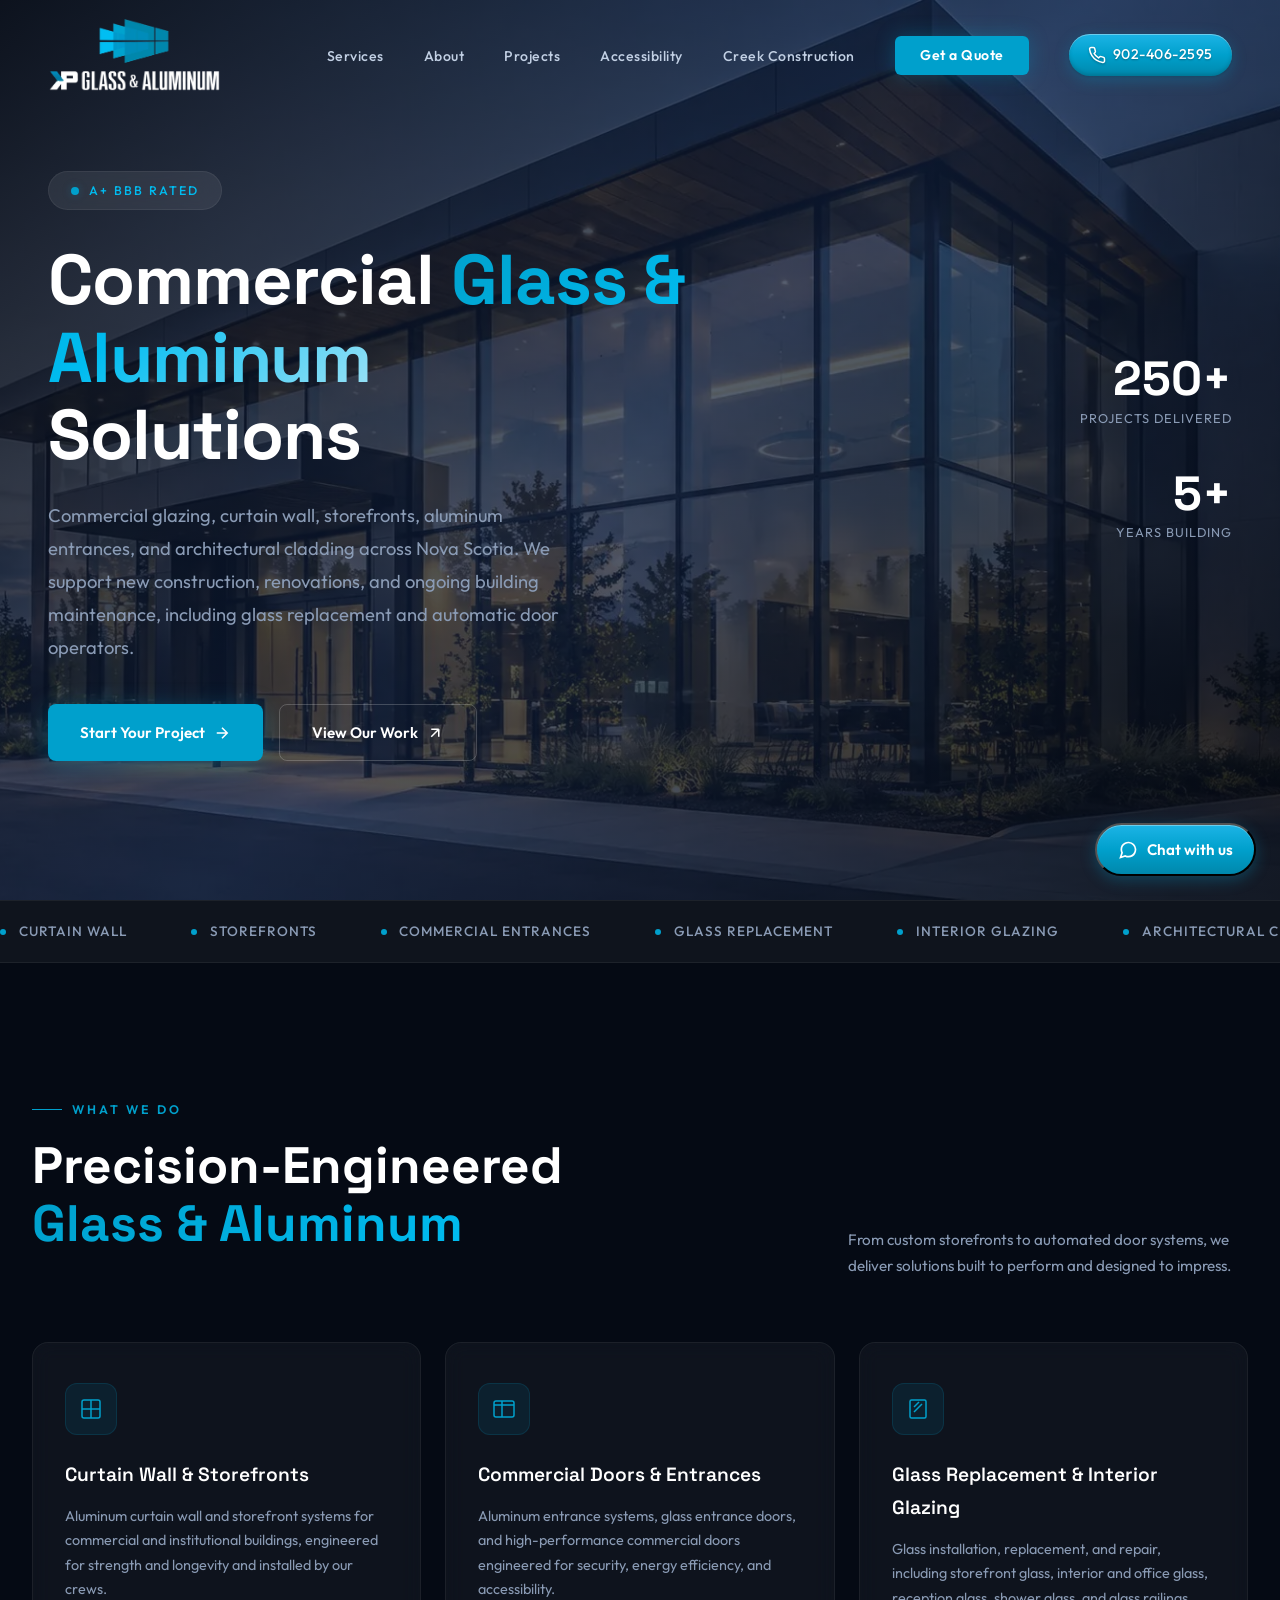
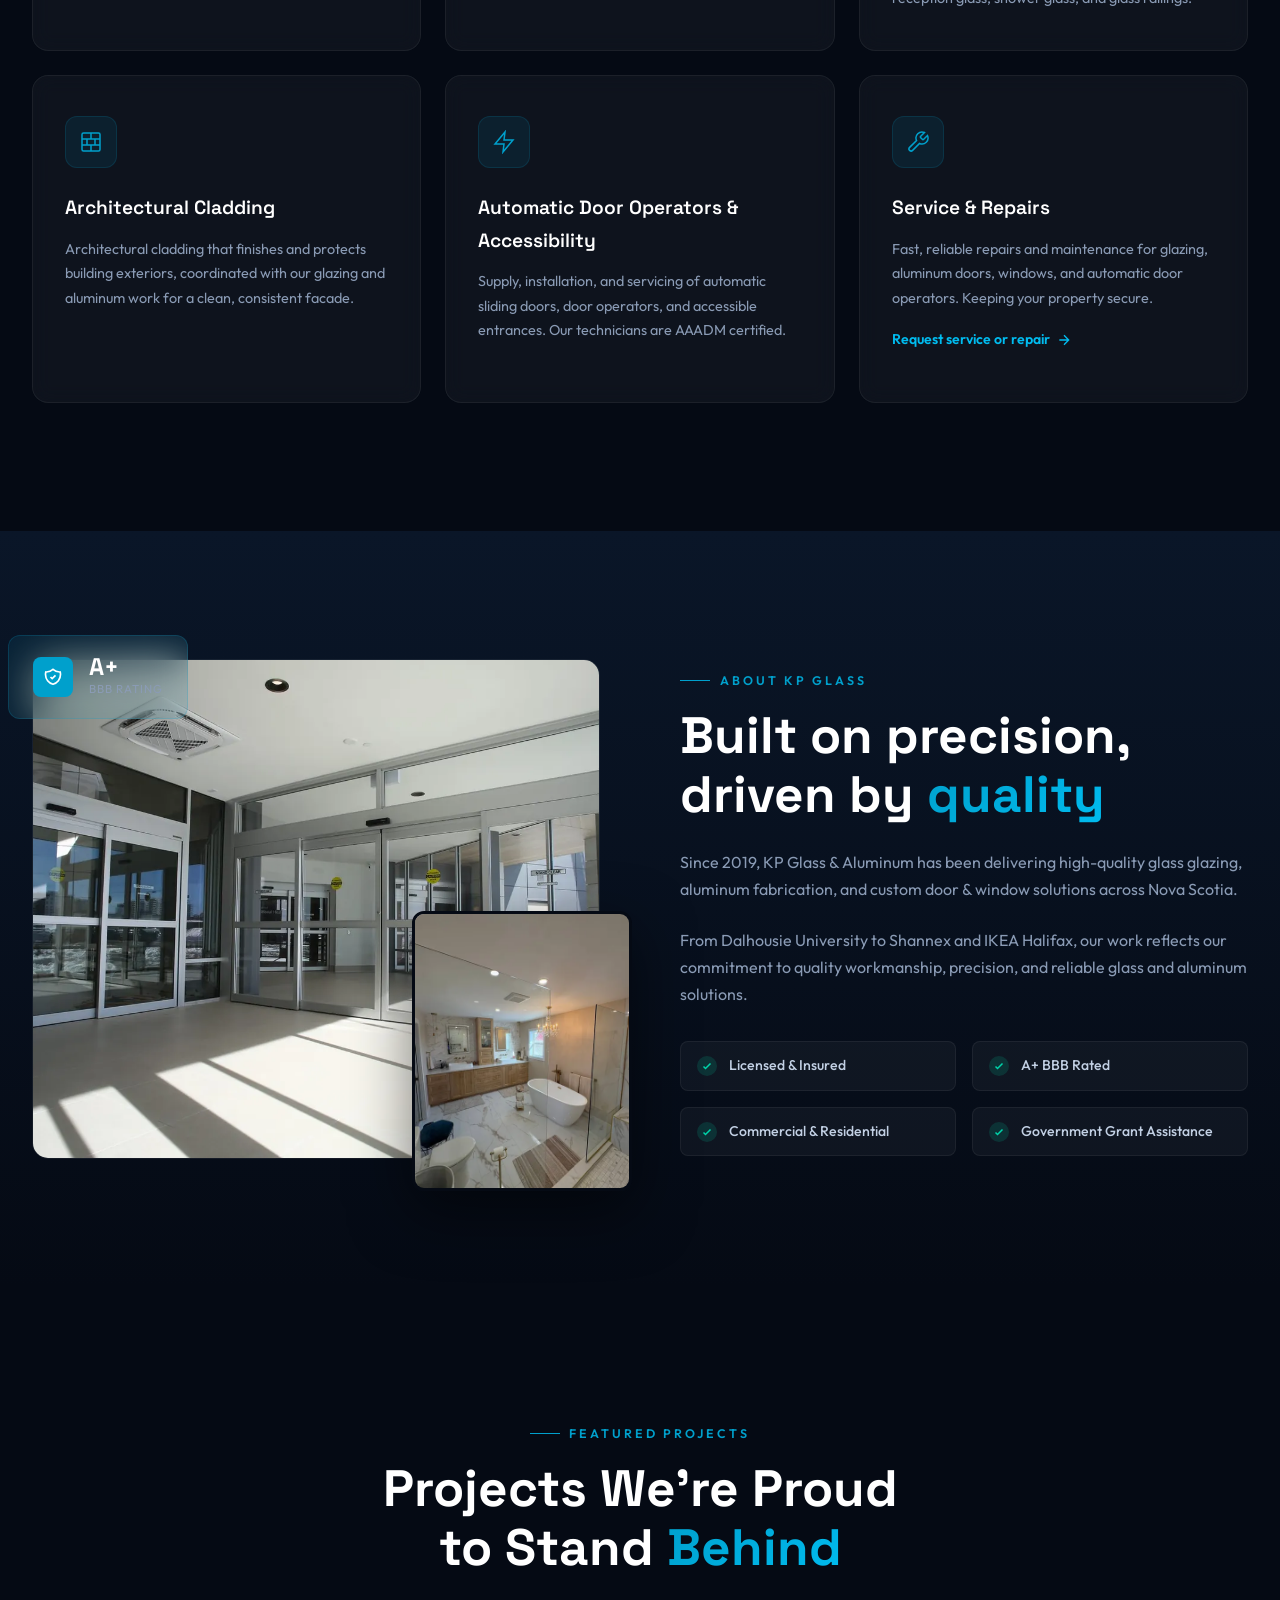
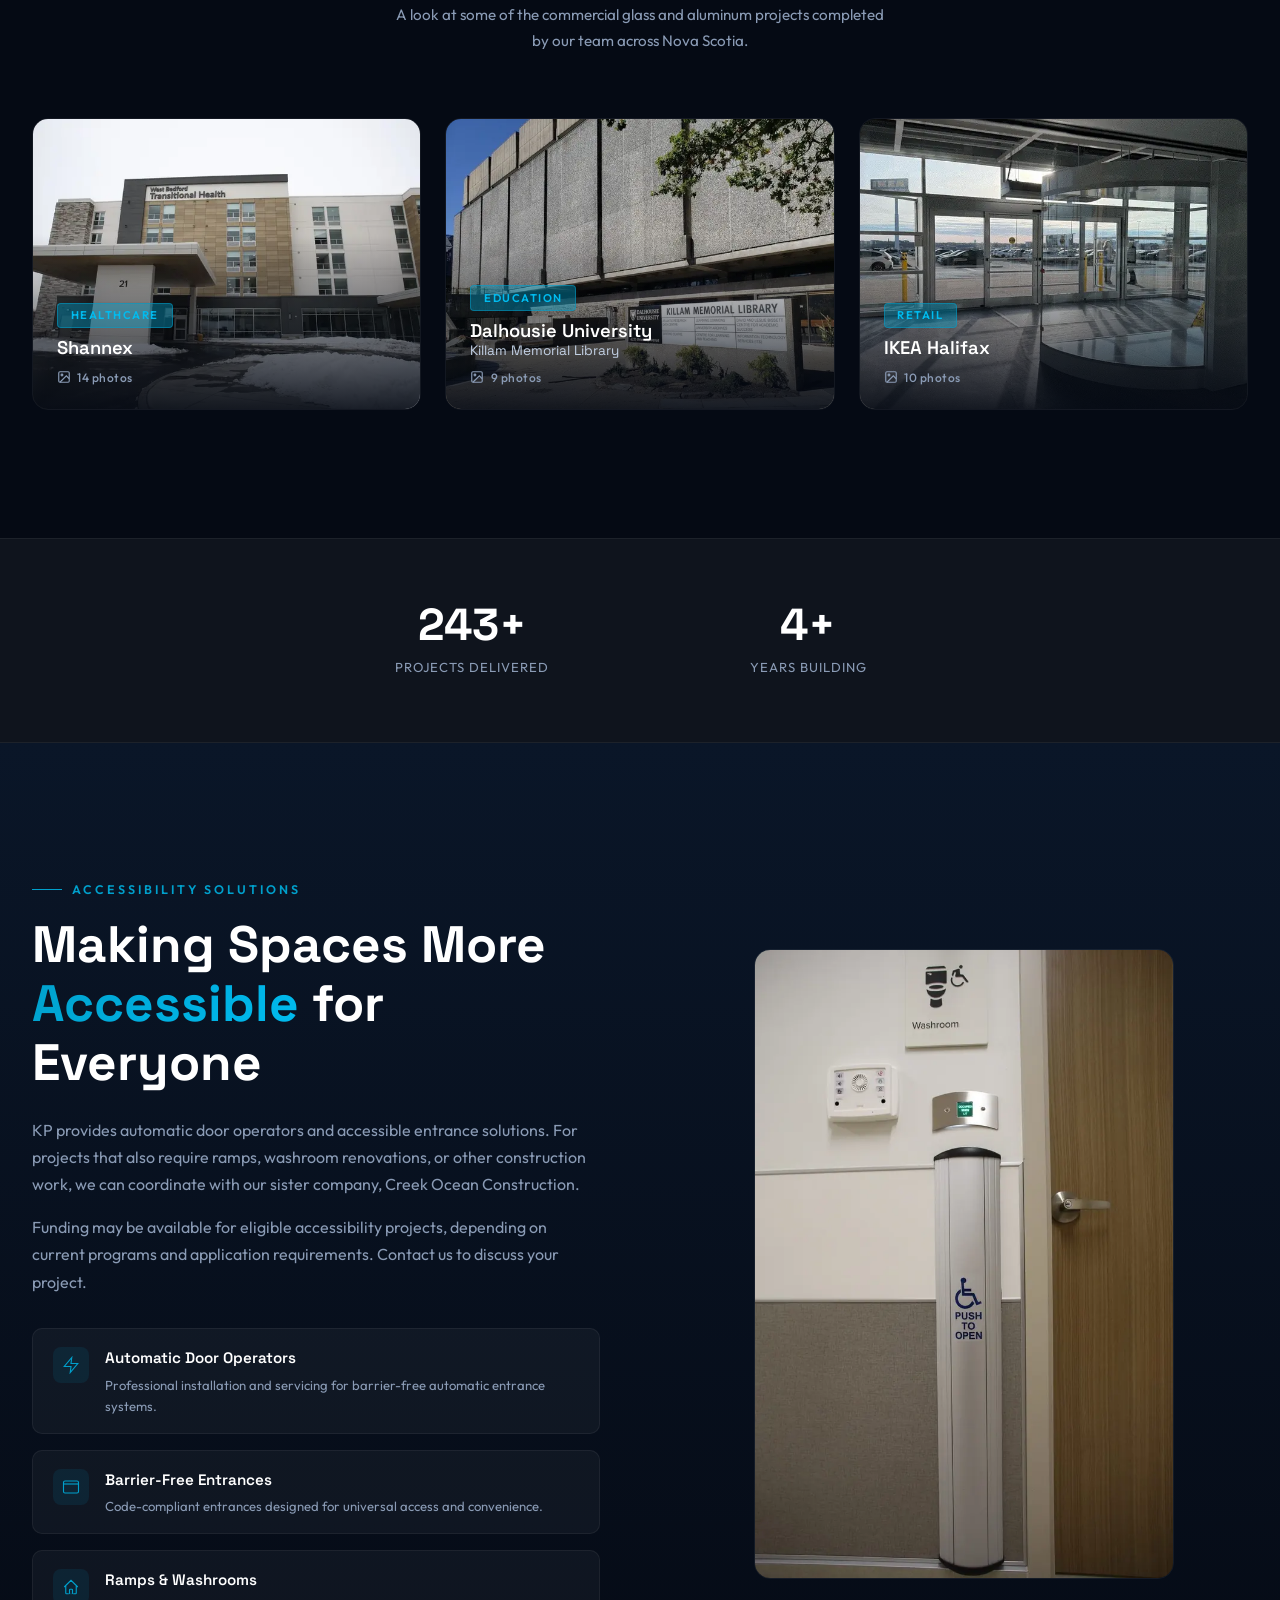
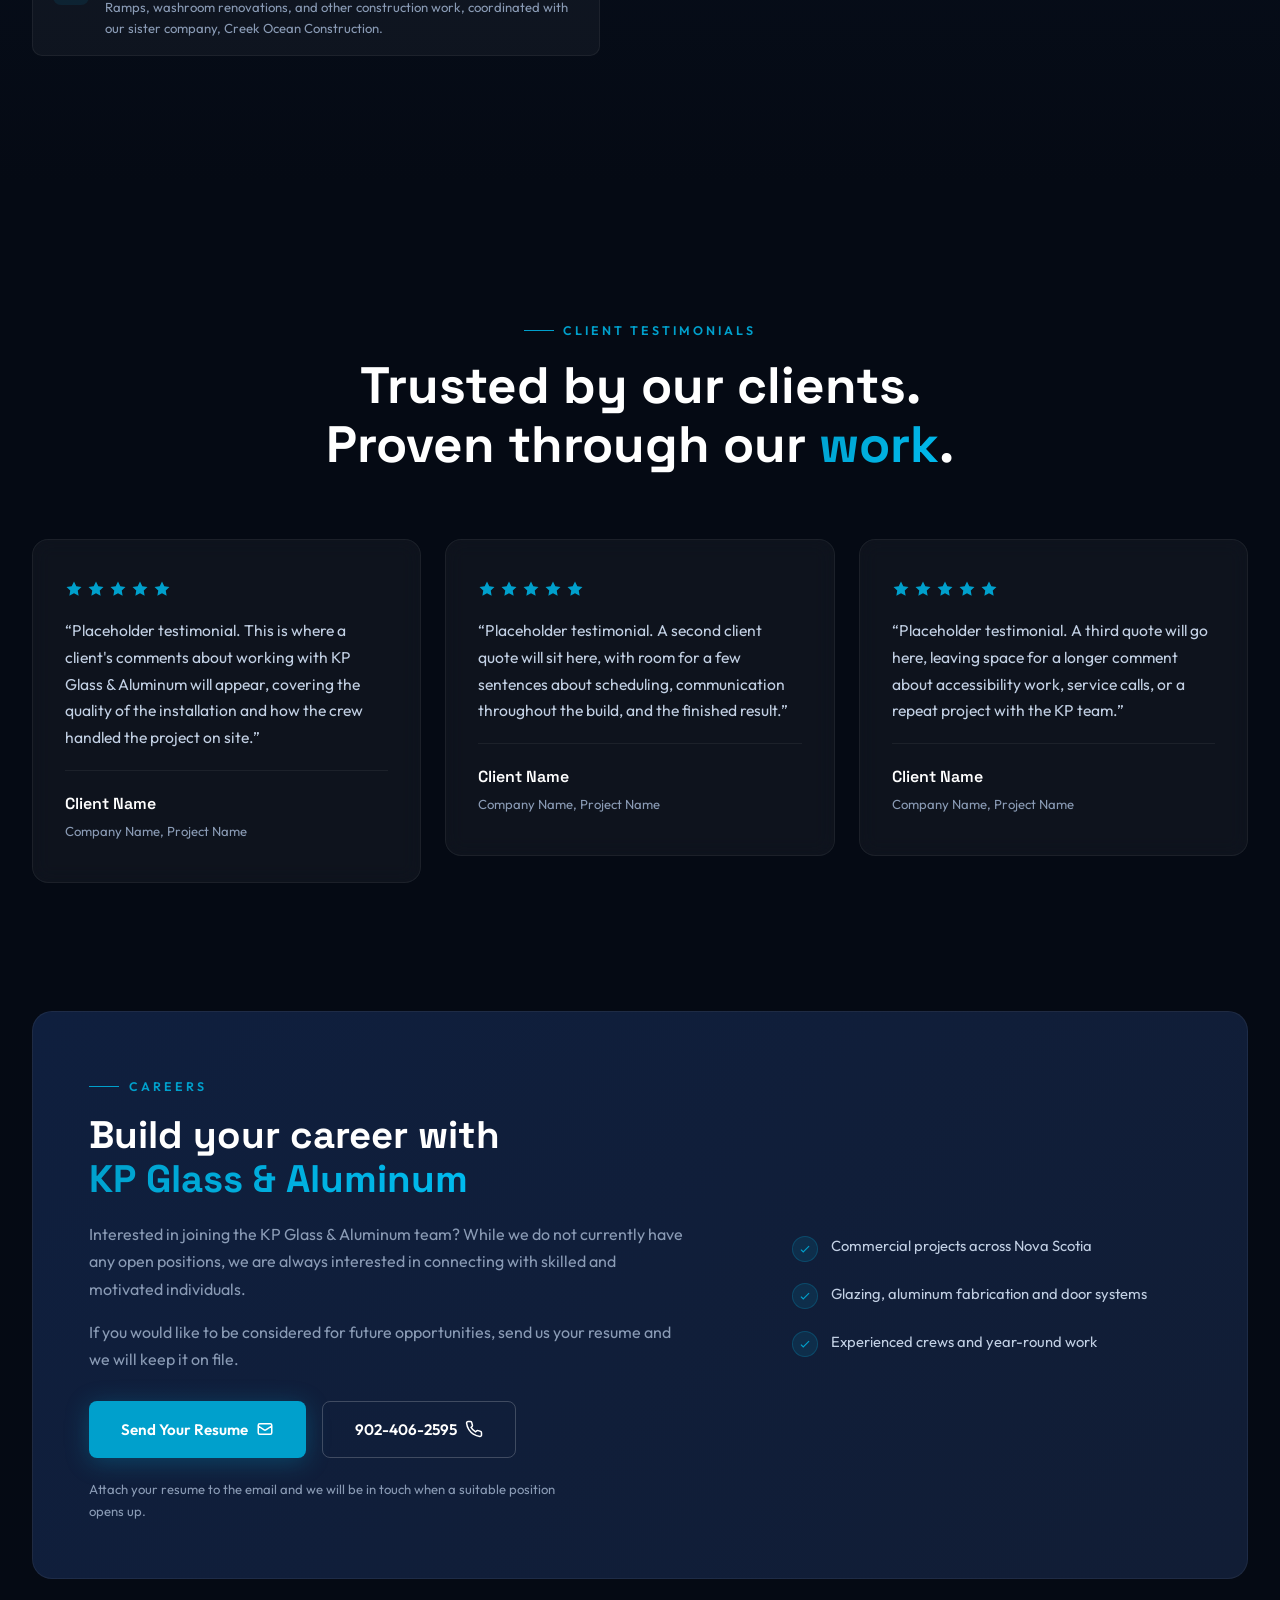
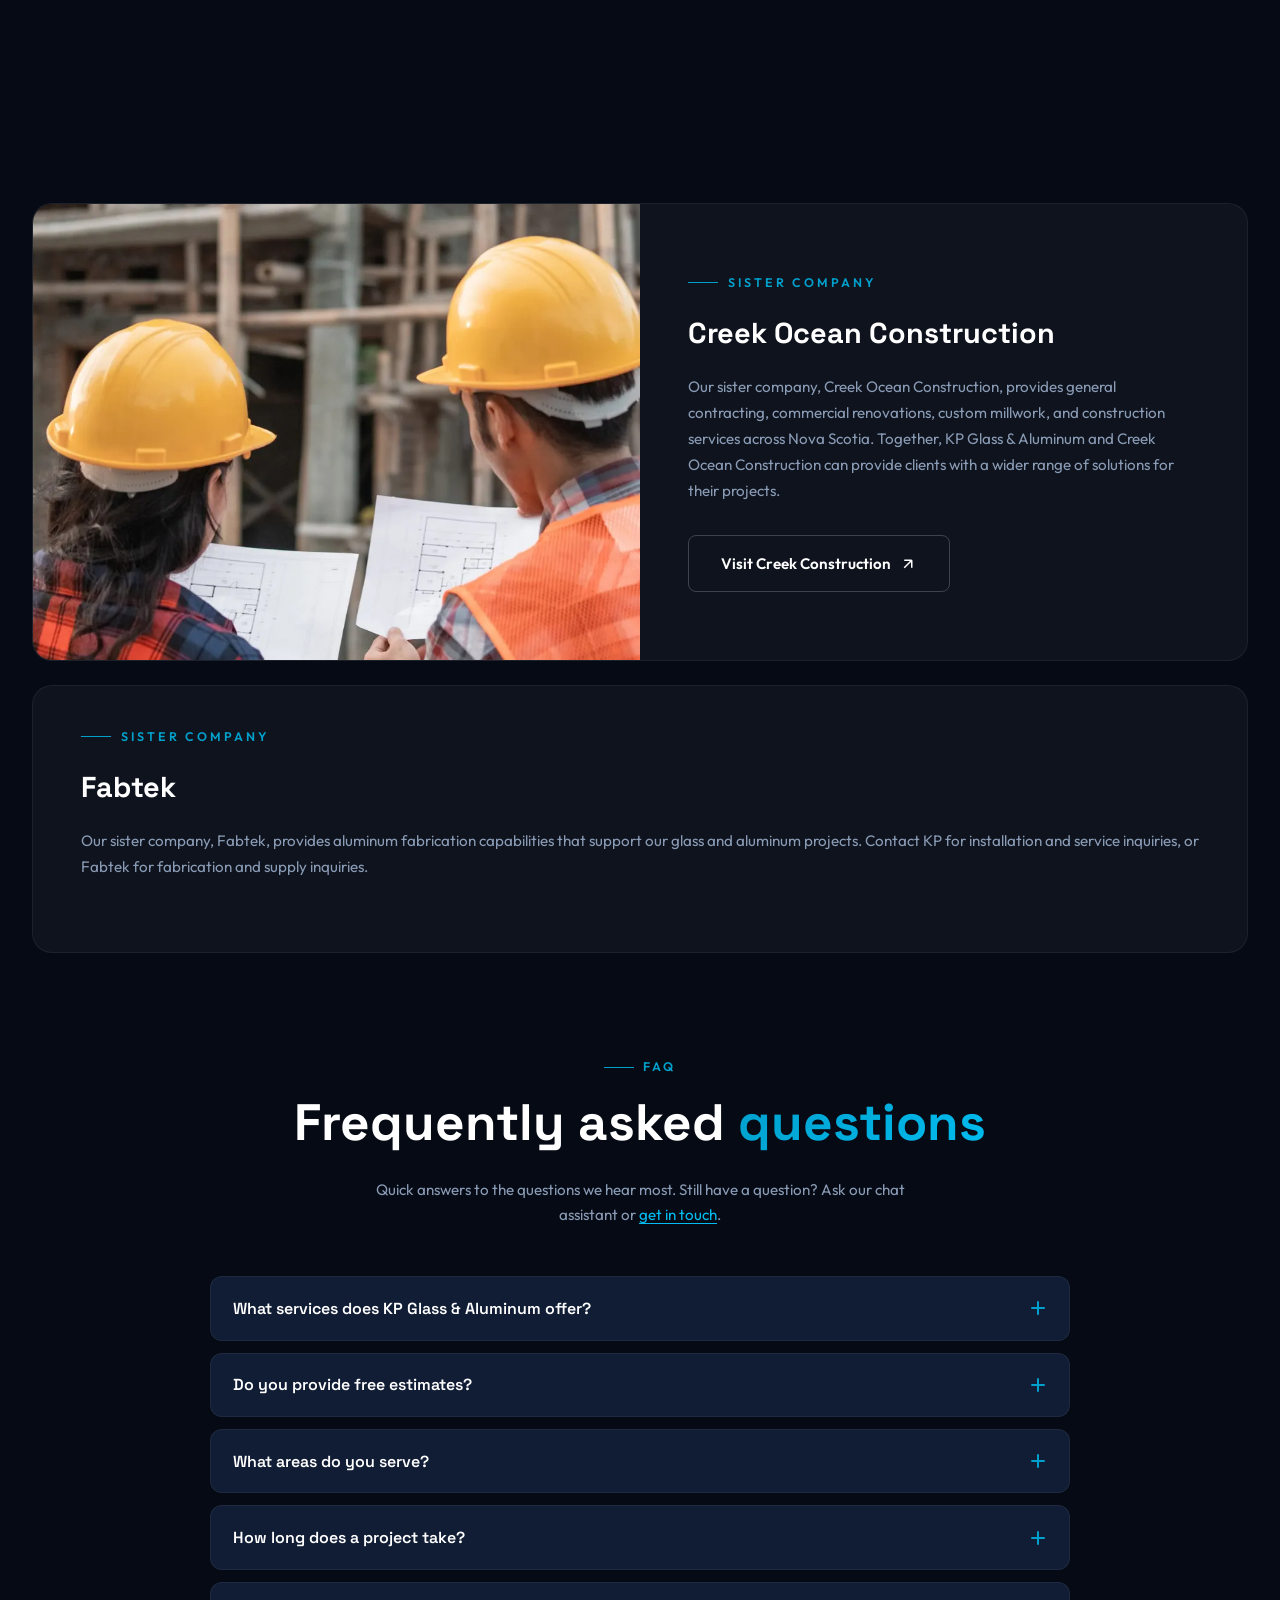
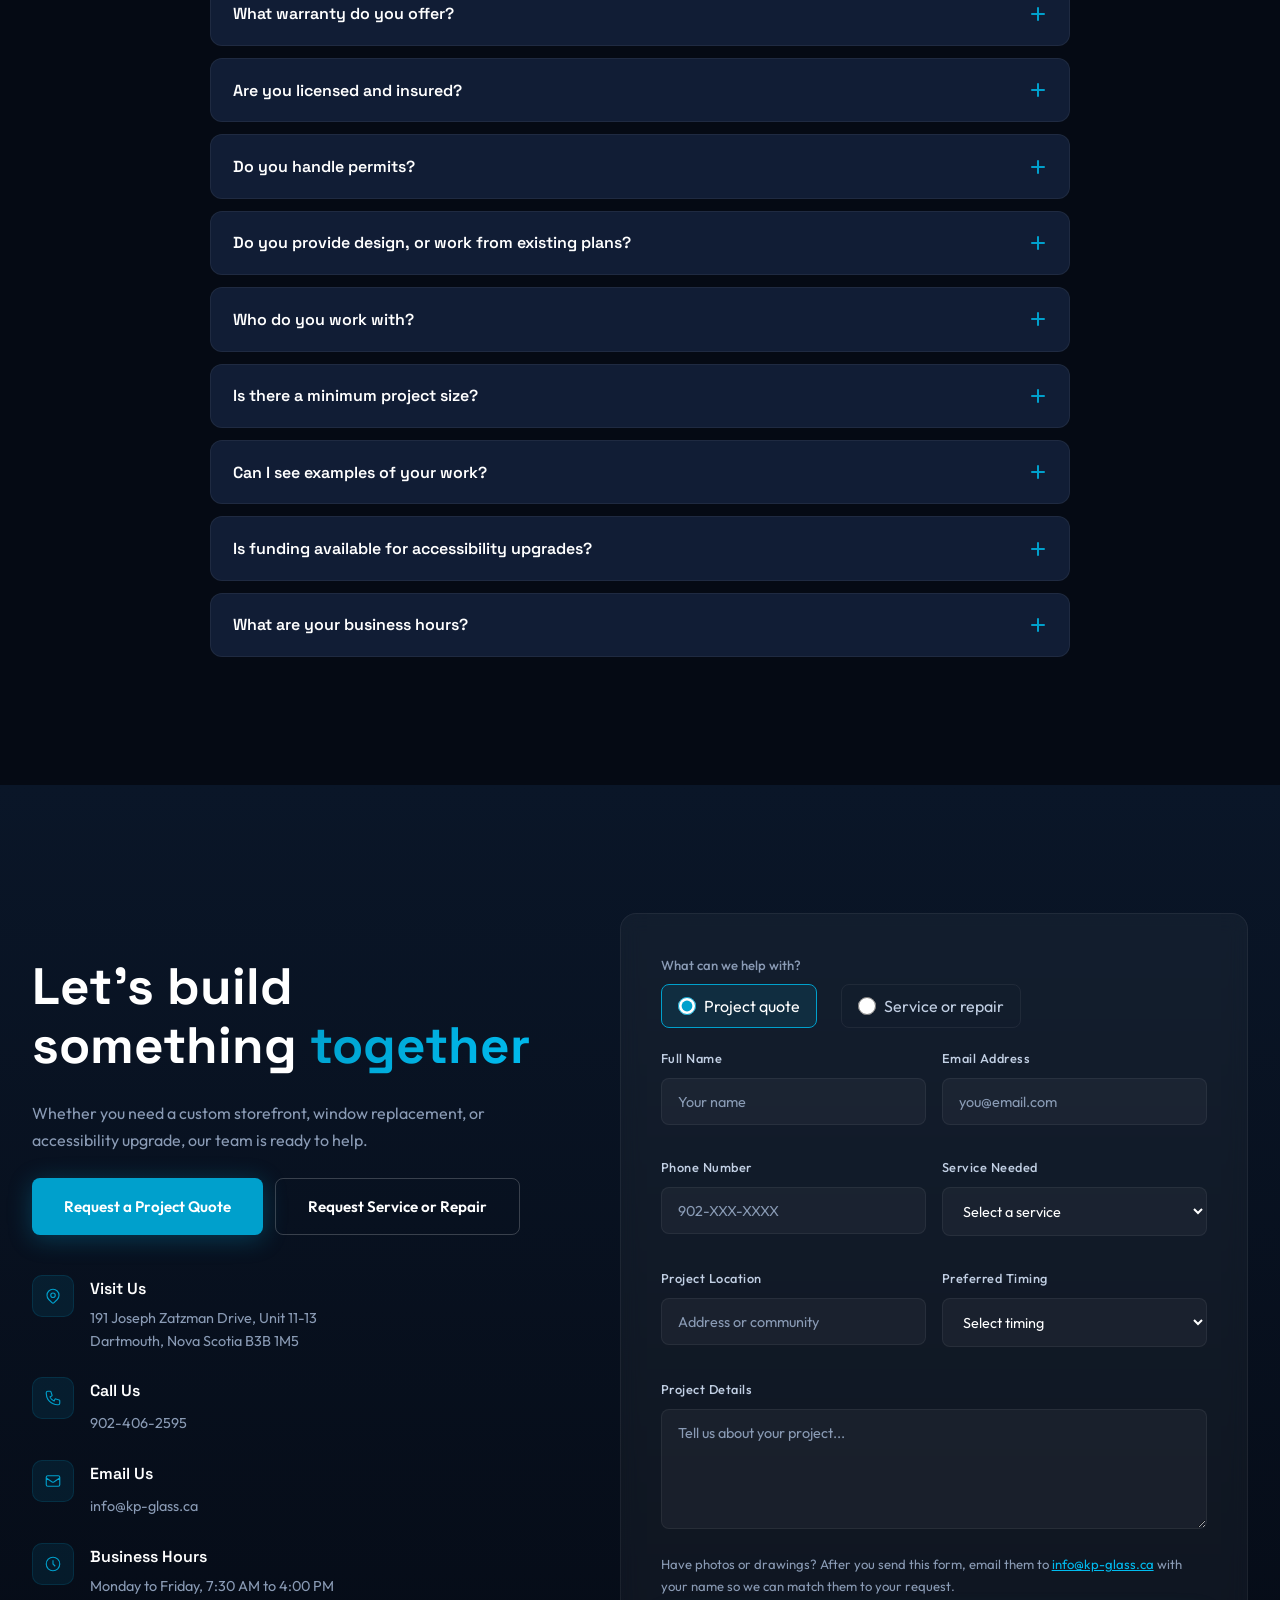
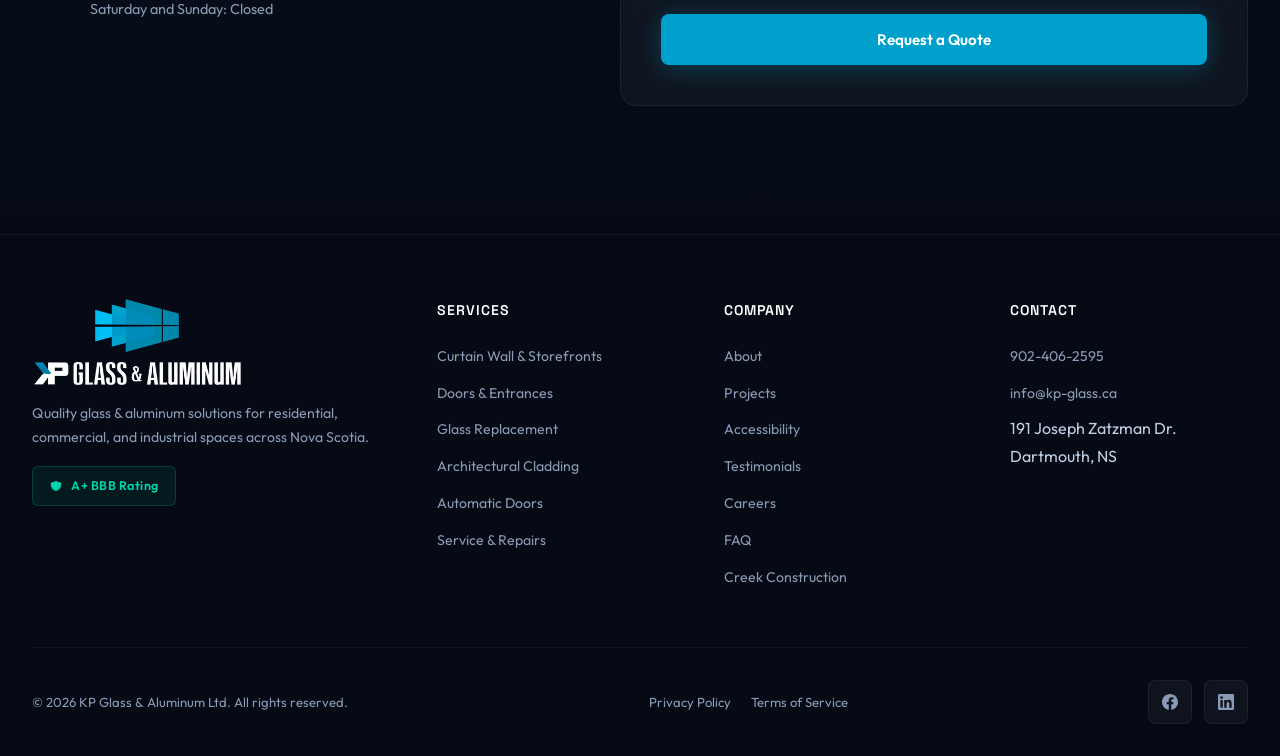
==== index.html @ dd9c1ceb "Hide pages.dev review sites from search and repoint sister-site links Sister-company links now point" ====
<!DOCTYPE html>
<html lang="en">
<head>
<meta charset="UTF-8">
<meta name="viewport" content="width=device-width, initial-scale=1.0">
<title>Commercial Glass & Aluminum Halifax | KP Glass & Aluminum</title>
<meta name="description" content="Commercial glass, glazing, curtain wall & automatic door installation across Halifax & HRM. Licensed, insured, AAADM certified. Free estimates from KP Glass & Aluminum.">
<meta name="theme-color" content="#050a14">
<meta property="og:title" content="Commercial Glass & Aluminum Halifax | KP Glass & Aluminum">
<meta property="og:description" content="Commercial glass, glazing, curtain wall & automatic door installation across Halifax & HRM. Licensed, insured, AAADM certified. A+ BBB Rated.">
<meta property="og:type" content="website">
<meta property="og:site_name" content="KP Glass & Aluminum">
<meta property="og:locale" content="en_CA">
<meta property="og:url" content="https://kp-glass.ca/">
<meta property="og:image" content="https://kp-glass.ca/images/og-kp-glass-v2.jpg">
<meta property="og:image:width" content="1200">
<meta property="og:image:height" content="630">
<meta property="og:image:alt" content="KP Glass & Aluminum: commercial glass and aluminum solutions in Halifax, Nova Scotia">
<meta name="twitter:card" content="summary_large_image">
<meta name="twitter:title" content="Commercial Glass & Aluminum Halifax | KP Glass & Aluminum">
<meta name="twitter:description" content="Commercial glass, glazing, curtain wall & automatic door installation across Halifax & HRM. Licensed, insured, AAADM certified.">
<meta name="twitter:image" content="https://kp-glass.ca/images/og-kp-glass-v2.jpg">
<link rel="canonical" href="https://kp-glass.ca/">
<link rel="icon" type="image/x-icon" href="images/favicon.ico">
<link rel="preload" as="image" href="images/hero-kp-commercial.webp" type="image/webp" fetchpriority="high">
<link rel="preload" href="fonts/outfit-latin.woff2" as="font" type="font/woff2" crossorigin>
<link rel="preload" href="fonts/space-grotesk-latin.woff2" as="font" type="font/woff2" crossorigin>
<style>
@font-face{font-family:'Outfit';font-style:normal;font-weight:300 800;font-display:swap;src:url(fonts/outfit-latin-ext.woff2) format('woff2');unicode-range:U+0100-02BA, U+02BD-02C5, U+02C7-02CC, U+02CE-02D7, U+02DD-02FF, U+0304, U+0308, U+0329, U+1D00-1DBF, U+1E00-1E9F, U+1EF2-1EFF, U+2020, U+20A0-20AB, U+20AD-20C0, U+2113, U+2C60-2C7F, U+A720-A7FF;}
@font-face{font-family:'Outfit';font-style:normal;font-weight:300 800;font-display:swap;src:url(fonts/outfit-latin.woff2) format('woff2');unicode-range:U+0000-00FF, U+0131, U+0152-0153, U+02BB-02BC, U+02C6, U+02DA, U+02DC, U+0304, U+0308, U+0329, U+2000-206F, U+20AC, U+2122, U+2191, U+2193, U+2212, U+2215, U+FEFF, U+FFFD;}
@font-face{font-family:'Space Grotesk';font-style:normal;font-weight:400 700;font-display:swap;src:url(fonts/space-grotesk-latin-ext.woff2) format('woff2');unicode-range:U+0100-02BA, U+02BD-02C5, U+02C7-02CC, U+02CE-02D7, U+02DD-02FF, U+0304, U+0308, U+0329, U+1D00-1DBF, U+1E00-1E9F, U+1EF2-1EFF, U+2020, U+20A0-20AB, U+20AD-20C0, U+2113, U+2C60-2C7F, U+A720-A7FF;}
@font-face{font-family:'Space Grotesk';font-style:normal;font-weight:400 700;font-display:swap;src:url(fonts/space-grotesk-latin.woff2) format('woff2');unicode-range:U+0000-00FF, U+0131, U+0152-0153, U+02BB-02BC, U+02C6, U+02DA, U+02DC, U+0304, U+0308, U+0329, U+2000-206F, U+20AC, U+2122, U+2191, U+2193, U+2212, U+2215, U+FEFF, U+FFFD;}
</style>
<script type="application/ld+json">
{
  "@context": "https://schema.org",
  "@graph": [
    {
      "@type": "HomeAndConstructionBusiness",
      "@id": "https://kp-glass.ca/#business",
      "name": "KP Glass & Aluminum Ltd.",
      "alternateName": "KP Glass & Aluminum",
      "description": "Commercial glass and aluminum company in Dartmouth, Nova Scotia providing curtain wall and storefronts, commercial doors and entrances, glass replacement and interior glazing, architectural cladding, automatic door operators, and service and repairs across Halifax Regional Municipality.",
      "url": "https://kp-glass.ca/",
      "logo": "https://kp-glass.ca/images/kp-logo.png",
      "image": [
        "https://kp-glass.ca/images/og-kp-glass-v2.jpg",
        "https://kp-glass.ca/images/hero-kp-commercial.jpg"
      ],
      "telephone": "+1-902-406-2595",
      "email": "info@kp-glass.ca",
      "foundingDate": "2019",
      "address": {
        "@type": "PostalAddress",
        "streetAddress": "191 Joseph Zatzman Drive, Unit 11-13",
        "addressLocality": "Dartmouth",
        "addressRegion": "NS",
        "postalCode": "B3B 1M5",
        "addressCountry": "CA"
      },
      "geo": {
        "@type": "GeoCoordinates",
        "latitude": 44.6937,
        "longitude": -63.5673
      },
      "hasMap": "https://maps.app.goo.gl/z7ttBhT4tEZWW6yx9",
      "openingHoursSpecification": [
        {
          "@type": "OpeningHoursSpecification",
          "dayOfWeek": [
            "Monday",
            "Tuesday",
            "Wednesday",
            "Thursday",
            "Friday"
          ],
          "opens": "07:30",
          "closes": "16:00"
        }
      ],
      "areaServed": [
        {
          "@type": "AdministrativeArea",
          "name": "Halifax Regional Municipality"
        },
        {
          "@type": "City",
          "name": "Halifax"
        },
        {
          "@type": "City",
          "name": "Dartmouth"
        },
        {
          "@type": "City",
          "name": "Bedford"
        },
        {
          "@type": "City",
          "name": "Sackville"
        }
      ],
      "sameAs": [
        "https://www.facebook.com/novascotiaglass/",
        "https://ca.linkedin.com/company/kp-glass"
      ],
      "knowsAbout": [
        "Commercial glazing",
        "Curtain walls",
        "Storefront glass",
        "Commercial entrances",
        "Automatic doors",
        "Architectural cladding",
        "Glass replacement",
        "Glass railings",
        "Office glass",
        "Barrier-free entrances"
      ],
      "hasOfferCatalog": {
        "@type": "OfferCatalog",
        "name": "Services",
        "itemListElement": [
          {
            "@type": "Offer",
            "itemOffered": {
              "@type": "Service",
              "name": "Curtain Wall & Storefronts",
              "description": "Aluminum curtain wall and storefront systems for commercial and institutional buildings."
            }
          },
          {
            "@type": "Offer",
            "itemOffered": {
              "@type": "Service",
              "name": "Commercial Doors & Entrances",
              "description": "Aluminum entrance systems, glass entrance doors, and high-performance commercial doors."
            }
          },
          {
            "@type": "Offer",
            "itemOffered": {
              "@type": "Service",
              "name": "Glass Replacement & Interior Glazing",
              "description": "Glass installation, replacement, and repair, including storefront, interior and office glass, shower glass, and glass railings."
            }
          },
          {
            "@type": "Offer",
            "itemOffered": {
              "@type": "Service",
              "name": "Architectural Cladding",
              "description": "Architectural cladding coordinated with glazing and aluminum work."
            }
          },
          {
            "@type": "Offer",
            "itemOffered": {
              "@type": "Service",
              "name": "Automatic Door Operators & Accessibility",
              "description": "Supply, installation, and servicing of automatic sliding doors, door operators, and accessible entrances."
            }
          },
          {
            "@type": "Offer",
            "itemOffered": {
              "@type": "Service",
              "name": "Service & Repairs",
              "description": "Repairs and maintenance for glazing, aluminum doors, windows, and automatic door operators."
            }
          }
        ]
      }
    },
    {
      "@type": "WebSite",
      "@id": "https://kp-glass.ca/#website",
      "url": "https://kp-glass.ca/",
      "name": "KP Glass & Aluminum",
      "inLanguage": "en-CA",
      "publisher": {
        "@id": "https://kp-glass.ca/#business"
      }
    },
    {
      "@type": "FAQPage",
      "@id": "https://kp-glass.ca/#faq",
      "mainEntity": [
        {
          "@type": "Question",
          "name": "What services does KP Glass & Aluminum offer?",
          "acceptedAnswer": {
            "@type": "Answer",
            "text": "We provide curtain wall and storefronts, commercial doors and entrances, glass replacement and interior glazing, architectural cladding, automatic door operators and accessible entrances, and service and repairs. For ramps, washroom renovations, and other construction work, we coordinate with our sister company, Creek Ocean Construction."
          }
        },
        {
          "@type": "Question",
          "name": "Do you provide free estimates?",
          "acceptedAnswer": {
            "@type": "Answer",
            "text": "Yes. Pricing depends on the type, size, and complexity of the project. We provide free estimates, so contact our team with details about your project and we will provide an estimate based on the specific work required."
          }
        },
        {
          "@type": "Question",
          "name": "What areas do you serve?",
          "acceptedAnswer": {
            "@type": "Answer",
            "text": "We serve all of Halifax Regional Municipality (HRM), including Halifax, Dartmouth, Bedford, Sackville, and surrounding communities within HRM. For projects outside that area, contact our team so we can determine whether the location and project scope are suitable."
          }
        },
        {
          "@type": "Question",
          "name": "How long does a project take?",
          "acceptedAnswer": {
            "@type": "Answer",
            "text": "Timelines vary depending on the scope of the project, product availability, site conditions, and scheduling. Smaller repairs may be completed relatively quickly, while larger projects involving curtain walls, windows, entrances, or custom ordered glass can require more planning and lead time. Contact our team for a timeline specific to your project."
          }
        },
        {
          "@type": "Question",
          "name": "What warranty do you offer?",
          "acceptedAnswer": {
            "@type": "Answer",
            "text": "Our warranty on workmanship is 1 year. Material warranties vary depending on the material. Our main product is Windspec, which carries a 2-year warranty from the date of invoice."
          }
        },
        {
          "@type": "Question",
          "name": "Are you licensed and insured?",
          "acceptedAnswer": {
            "@type": "Answer",
            "text": "Yes. We are licensed and insured, we have Red Seal technicians, and we are AAADM certified for automatic sliding doors and door operators."
          }
        },
        {
          "@type": "Question",
          "name": "Do you handle permits?",
          "acceptedAnswer": {
            "@type": "Answer",
            "text": "Permits can be handled either way: by us or by the client."
          }
        },
        {
          "@type": "Question",
          "name": "Do you provide design, or work from existing plans?",
          "acceptedAnswer": {
            "@type": "Answer",
            "text": "We can do both. We can design your solution or work from plans provided by your designer or architect."
          }
        },
        {
          "@type": "Question",
          "name": "Who do you work with?",
          "acceptedAnswer": {
            "@type": "Answer",
            "text": "We work with a range of clients including general contractors, property managers, building owners, businesses, institutions, developers, and residential clients, depending on the type of project. Much of our work is commercial."
          }
        },
        {
          "@type": "Question",
          "name": "Is there a minimum project size?",
          "acceptedAnswer": {
            "@type": "Answer",
            "text": "We handle projects ranging from individual glass replacements and door repairs to large commercial glazing projects."
          }
        },
        {
          "@type": "Question",
          "name": "Can I see examples of your work?",
          "acceptedAnswer": {
            "@type": "Answer",
            "text": "We do not offer site visits or showroom appointments. You can view our featured projects on this page, and we regularly share completed projects, progress updates, and before and after transformations on Facebook and LinkedIn."
          }
        },
        {
          "@type": "Question",
          "name": "Is funding available for accessibility upgrades?",
          "acceptedAnswer": {
            "@type": "Answer",
            "text": "Funding may be available for eligible accessibility projects, depending on current programs and application requirements. Contact us to discuss your project."
          }
        },
        {
          "@type": "Question",
          "name": "What are your business hours?",
          "acceptedAnswer": {
            "@type": "Answer",
            "text": "Monday to Friday, 7:30 AM to 4:00 PM. We are closed Saturday and Sunday. You can reach us at 902-406-2595 or info@kp-glass.ca."
          }
        }
      ]
    }
  ]
}
</script>
<style>
    /* ─── RESET & VARIABLES ─── */
    *, *::before, *::after { margin: 0; padding: 0; box-sizing: border-box; }
    :root {
      --black: #050a14;
      --dark: #0a1628;
      --navy: #0f1f3e;
      --card: #111d35;
      --border: rgba(255,255,255,0.06);
      --glass: rgba(255,255,255,0.04);
      --glass-strong: rgba(255,255,255,0.08);
      --accent: #00a0cc;
      --accent-glow: rgba(0, 160, 204,0.3);
      --accent-light: #00bcf0;
      --white: #ffffff;
      --gray: #8a9bb5;
      --light-gray: #c2d0e4;
      --success: #00d4aa;
      --font-primary: 'Outfit', sans-serif;
      --font-secondary: 'Space Grotesk', sans-serif;
      --container: 1280px;
    }
    html { scroll-behavior: smooth; scroll-padding-top: 90px; }
    body {
      font-family: var(--font-primary);
      background: var(--black);
      color: var(--light-gray);
      line-height: 1.7;
      overflow-x: hidden;
    }
    .container { max-width: var(--container); margin: 0 auto; padding: 0 2rem; }
    a { text-decoration: none; color: inherit; }
    img { display: block; max-width: 100%; height: auto; }
    picture { display: contents; }

    /* ─── SKIP LINK ─── */
    .skip-link {
      position: absolute; left: -9999px; top: auto;
      width: 1px; height: 1px; overflow: hidden;
      z-index: 10001;
      background: var(--accent); color: var(--white);
      padding: 12px 24px; font-weight: 600; font-size: 0.9rem;
      border-radius: 0 0 8px 0;
    }
    .skip-link:focus {
      position: fixed; left: 0; top: 0;
      width: auto; height: auto;
      outline: 3px solid var(--accent-light);
      outline-offset: 2px;
    }

    /* ─── NAVIGATION ─── */
    nav {
      position: fixed; top: 0; left: 0; right: 0;
      z-index: 1000;
      padding: 1.2rem 0;
      transition: all 0.4s;
    }
    nav.scrolled {
      background: rgba(5,10,20,0.85);
      backdrop-filter: blur(20px);
      -webkit-backdrop-filter: blur(20px);
      padding: 0.8rem 0;
      border-bottom: 1px solid var(--border);
    }
    nav .container {
      display: flex; align-items: center; justify-content: space-between;
      max-width: none;
      padding: 0 3rem;
    }
    .nav-logo img { height: 72px; width: auto; }
    nav.scrolled .nav-logo img { height: 54px; }
    @media (prefers-reduced-motion: no-preference) {
      .nav-logo img { transition: height 0.3s ease; }
    }
    .nav-links {
      display: flex; align-items: center;
      gap: 2.5rem; list-style: none;
    }
    .nav-links a {
      font-size: 0.88rem; font-weight: 500;
      color: var(--light-gray);
      letter-spacing: 0.5px;
      transition: color 0.3s;
      position: relative;
    }
    .nav-links a:hover { color: var(--white); }
    .nav-links a::after {
      content: ''; position: absolute;
      bottom: -4px; left: 0; width: 0; height: 2px;
      background: var(--accent);
      transition: width 0.3s;
    }
    .nav-links a:hover::after { width: 100%; }
    .nav-links a { white-space: nowrap; }
    .nav-cta {
      background: var(--accent) !important;
      color: var(--white) !important;
      padding: 0.65rem 1.6rem !important;
      border-radius: 6px;
      font-weight: 600 !important;
      transition: all 0.3s !important;
      box-shadow: 0 0 20px var(--accent-glow);
    }
    .nav-cta:hover {
      background: var(--accent-light) !important;
      transform: translateY(-1px);
    }
    .nav-cta::after { display: none !important; }
    .nav-phone {
      display: inline-flex !important; align-items: center; gap: 0.4rem;
      background: linear-gradient(180deg, #1cb4e6 0%, var(--accent) 50%, #0088ac 100%) !important;
      color: var(--white) !important;
      border: none; border-radius: 50px;
      padding: 0.55rem 1.2rem !important; font-weight: 600; font-size: 0.85rem;
      white-space: nowrap;
      transition: all 0.4s cubic-bezier(0.22, 1, 0.36, 1);
      box-shadow:
        0 4px 15px rgba(0, 160, 204, 0.3),
        0 1px 3px rgba(0, 0, 0, 0.2),
        inset 0 1px 0 rgba(255, 255, 255, 0.35),
        inset 0 -2px 4px rgba(0, 0, 0, 0.15);
      text-shadow: 0 1px 2px rgba(0, 0, 0, 0.3);
    }
    .nav-phone:hover {
      transform: translateY(-3px);
      box-shadow:
        0 8px 30px rgba(0, 160, 204, 0.5),
        0 4px 12px rgba(0, 160, 204, 0.3),
        inset 0 1px 0 rgba(255, 255, 255, 0.35),
        inset 0 -2px 4px rgba(0, 0, 0, 0.15);
    }
    .nav-phone:active {
      transform: translateY(0);
      box-shadow:
        0 2px 8px rgba(0, 160, 204, 0.2),
        inset 0 2px 4px rgba(0, 0, 0, 0.15);
    }
    .nav-phone::after { display: none !important; }
    .nav-phone svg { flex-shrink: 0; filter: drop-shadow(0 1px 1px rgba(0,0,0,0.3)); }
    @media (prefers-reduced-motion: no-preference) {
      .nav-phone { animation: phone-glow 3s ease-in-out infinite; }
    }
    @keyframes phone-glow {
      0%, 100% { box-shadow: 0 4px 15px rgba(0, 160, 204,0.3), 0 1px 3px rgba(0,0,0,0.2), inset 0 1px 0 rgba(255,255,255,0.35), inset 0 -2px 4px rgba(0,0,0,0.15); }
      50% { box-shadow: 0 4px 25px rgba(0, 160, 204,0.5), 0 1px 3px rgba(0,0,0,0.2), inset 0 1px 0 rgba(255,255,255,0.35), inset 0 -2px 4px rgba(0,0,0,0.15); }
    }
    .nav-hamburger {
      display: none;
      flex-direction: column; gap: 5px;
      cursor: pointer;
      background: none; border: none; padding: 0;
      min-width: 44px; min-height: 44px;
      align-items: center; justify-content: center;
    }
    .nav-hamburger span {
      width: 24px; height: 2px;
      background: var(--white);
      border-radius: 2px;
      transition: all 0.3s;
    }

    /* ─── HERO ─── */
    .hero {
      position: relative;
      min-height: 100vh;
      display: flex;
      align-items: center;
      overflow: hidden;
    }
    .hero-bg {
      position: absolute; inset: 0;
      background: url('images/hero-kp-commercial.jpg') center/cover no-repeat;
      background-image: image-set(url('images/hero-kp-commercial.webp') type('image/webp'), url('images/hero-kp-commercial.jpg') type('image/jpeg'));
    }
    @media (prefers-reduced-motion: no-preference) {
      .hero-bg { transform: scale(1.05); transition: transform 8s ease-out; }
      .hero.loaded .hero-bg { transform: scale(1); }
    }
    .hero-overlay {
      position: absolute; inset: 0;
      background:
        linear-gradient(135deg, rgba(5,10,20,0.95) 0%, rgba(15,31,62,0.7) 50%, rgba(5,10,20,0.85) 100%);
    }
    .hero-content {
      position: relative; z-index: 2;
      max-width: 700px;
      padding: 8rem 0 6rem;
      padding-left: 3rem;
    }
    .hero-badge {
      display: inline-flex; align-items: center; gap: 0.6rem;
      background: var(--glass-strong);
      backdrop-filter: blur(10px);
      border: 1px solid var(--border);
      border-radius: 50px;
      padding: 0.5rem 1.4rem;
      font-size: 0.78rem;
      font-weight: 500;
      letter-spacing: 2px;
      text-transform: uppercase;
      color: var(--accent-light);
      margin-bottom: 2rem;
    }
    .hero-badge::before {
      content: '';
      width: 8px; height: 8px;
      background: var(--accent);
      border-radius: 50%;
      box-shadow: 0 0 10px var(--accent-glow);
    }
    .hero h1 {
      font-family: var(--font-secondary);
      font-size: clamp(2.8rem, 5.5vw, 4.5rem);
      font-weight: 700;
      color: var(--white);
      line-height: 1.1;
      margin-bottom: 1.5rem;
      letter-spacing: -1px;
    }
    .hero h1 .gradient-text {
      background: linear-gradient(135deg, var(--accent), var(--accent-light), #9fe3f7);
      -webkit-background-clip: text;
      -webkit-text-fill-color: transparent;
      background-clip: text;
    }
    .hero-desc {
      font-size: 1.15rem;
      color: var(--gray);
      line-height: 1.8;
      margin-bottom: 2.5rem;
      max-width: 540px;
    }
    .hero-actions { display: flex; gap: 1rem; flex-wrap: wrap; }
    .btn {
      display: inline-flex; align-items: center; gap: 0.5rem;
      padding: 0.9rem 2rem;
      border-radius: 8px;
      font-family: var(--font-primary);
      font-size: 0.95rem;
      font-weight: 600;
      cursor: pointer;
      transition: all 0.3s;
      border: none;
    }
    .btn-primary {
      background: var(--accent);
      color: var(--white);
      box-shadow: 0 4px 25px var(--accent-glow);
    }
    .btn-primary:hover {
      background: var(--accent-light);
      transform: translateY(-2px);
      box-shadow: 0 8px 35px var(--accent-glow);
    }
    .btn-outline {
      background: transparent;
      color: var(--white);
      border: 1px solid rgba(255,255,255,0.2);
    }
    .btn-outline:hover {
      border-color: var(--accent);
      color: var(--accent-light);
      background: rgba(0, 160, 204,0.05);
    }
    .btn svg { width: 18px; height: 18px; }
    .hero-stats {
      position: absolute;
      right: 3rem; top: 50%;
      transform: translateY(-50%);
      z-index: 2;
      display: flex;
      flex-direction: column;
      gap: 2.5rem;
    }
    .hero-stat {
      text-align: right;
    }
    .hero-stat-num {
      font-family: var(--font-secondary);
      font-size: 3rem;
      font-weight: 700;
      color: var(--white);
      line-height: 1;
    }
    .hero-stat-label {
      font-size: 0.8rem;
      color: var(--gray);
      letter-spacing: 1px;
      text-transform: uppercase;
      margin-top: 0.3rem;
    }

    /* ─── GLASS MARQUEE ─── */
    .marquee {
      background: var(--glass);
      border-top: 1px solid var(--border);
      border-bottom: 1px solid var(--border);
      padding: 1.2rem 0;
      overflow: hidden;
      white-space: nowrap;
    }
    .marquee-inner {
      display: flex; gap: 4rem;
      animation: scroll-marquee 30s linear infinite;
    }
    .marquee-item {
      display: flex; align-items: center; gap: 0.8rem;
      font-size: 0.85rem;
      font-weight: 500;
      color: var(--gray);
      letter-spacing: 1px;
      text-transform: uppercase;
      flex-shrink: 0;
    }
    .marquee-item .dot {
      width: 6px; height: 6px;
      background: var(--accent);
      border-radius: 50%;
    }
    @keyframes scroll-marquee { 0% { transform: translateX(0); } 100% { transform: translateX(-50%); } }

    /* ─── SERVICES ─── */
    .services {
      padding: 8rem 0;
      position: relative;
    }
    .section-label {
      display: inline-flex; align-items: center; gap: 0.6rem;
      font-size: 0.78rem;
      font-weight: 600;
      color: var(--accent);
      letter-spacing: 3px;
      text-transform: uppercase;
      margin-bottom: 1rem;
    }
    .section-label::before {
      content: '';
      width: 30px; height: 1px;
      background: var(--accent);
    }
    .section-title {
      font-family: var(--font-secondary);
      font-size: clamp(2rem, 4vw, 3.2rem);
      font-weight: 700;
      color: var(--white);
      line-height: 1.15;
      margin-bottom: 1.5rem;
    }
    .section-title em {
      font-style: normal;
      background: linear-gradient(135deg, var(--accent), var(--accent-light));
      -webkit-background-clip: text;
      -webkit-text-fill-color: transparent;
      background-clip: text;
    }
    .services-header {
      display: flex;
      justify-content: space-between;
      align-items: flex-end;
      margin-bottom: 4rem;
      gap: 2rem;
    }
    .services-header p {
      max-width: 400px;
      color: var(--gray);
      font-size: 0.95rem;
    }
    .services-grid {
      display: grid;
      grid-template-columns: repeat(3, 1fr);
      gap: 1.5rem;
    }
    .service-card {
      background: var(--glass);
      border: 1px solid var(--border);
      border-radius: 16px;
      padding: 2.5rem 2rem;
      position: relative;
      overflow: hidden;
      transition: all 0.4s;
      backdrop-filter: blur(10px);
    }
    .service-card::before {
      content: '';
      position: absolute; top: 0; left: 0; right: 0;
      height: 2px;
      background: linear-gradient(90deg, transparent, var(--accent), transparent);
      opacity: 0;
      transition: opacity 0.4s;
    }
    .service-card:hover {
      border-color: rgba(0, 160, 204,0.2);
      background: var(--glass-strong);
      transform: translateY(-4px);
    }
    .service-card:hover::before { opacity: 1; }
    .service-icon {
      width: 52px; height: 52px;
      display: flex; align-items: center; justify-content: center;
      background: rgba(0, 160, 204,0.1);
      border: 1px solid rgba(0, 160, 204,0.15);
      border-radius: 12px;
      margin-bottom: 1.5rem;
      color: var(--accent);
    }
    .service-icon svg { width: 24px; height: 24px; }
    .service-card h3 {
      font-family: var(--font-secondary);
      font-size: 1.2rem;
      font-weight: 600;
      color: var(--white);
      margin-bottom: 0.75rem;
    }
    .service-card p {
      font-size: 0.9rem;
      color: var(--gray);
      line-height: 1.7;
    }

    /* ─── ABOUT ─── */
    .about {
      padding: 8rem 0;
      background: linear-gradient(180deg, var(--dark) 0%, var(--black) 100%);
    }
    .about-grid {
      display: grid;
      grid-template-columns: 1fr 1fr;
      gap: 5rem;
      align-items: center;
    }
    .about-visual {
      position: relative;
    }
    .about-img-main {
      width: 100%;
      height: 500px;
      object-fit: cover;
      border-radius: 16px;
      border: 1px solid var(--border);
    }
    .about-img-accent {
      position: absolute;
      bottom: -2rem; right: -2rem;
      width: 220px; height: 280px;
      object-fit: cover;
      border-radius: 12px;
      border: 3px solid var(--black);
      box-shadow: 0 20px 60px rgba(0,0,0,0.5);
    }
    .about-glass-card {
      position: absolute;
      top: -1.5rem; left: -1.5rem;
      background: rgba(0, 160, 204,0.1);
      backdrop-filter: blur(20px);
      border: 1px solid rgba(0, 160, 204,0.2);
      border-radius: 12px;
      padding: 1.2rem 1.5rem;
      display: flex; align-items: center; gap: 1rem;
    }
    .about-glass-card .icon {
      width: 40px; height: 40px;
      display: flex; align-items: center; justify-content: center;
      background: var(--accent);
      border-radius: 8px;
      color: var(--white);
    }
    .about-glass-card .icon svg { width: 20px; height: 20px; }
    .about-glass-card .info .num {
      font-family: var(--font-secondary);
      font-size: 1.5rem;
      font-weight: 700;
      color: var(--white);
      line-height: 1;
    }
    .about-glass-card .info .label {
      font-size: 0.72rem;
      color: var(--gray);
      letter-spacing: 1px;
      text-transform: uppercase;
    }
    .about-text p {
      color: var(--gray);
      margin-bottom: 1.5rem;
      font-size: 1rem;
    }
    .about-features {
      display: grid;
      grid-template-columns: 1fr 1fr;
      gap: 1rem;
      margin-top: 2rem;
    }
    .about-feature {
      display: flex; align-items: center; gap: 0.75rem;
      padding: 0.75rem 1rem;
      background: var(--glass);
      border: 1px solid var(--border);
      border-radius: 8px;
      font-size: 0.88rem;
      color: var(--light-gray);
      font-weight: 500;
    }
    .about-feature .check {
      width: 20px; height: 20px;
      display: flex; align-items: center; justify-content: center;
      background: rgba(0,212,170,0.15);
      border-radius: 50%;
      color: var(--success);
      flex-shrink: 0;
    }
    .about-feature .check svg { width: 12px; height: 12px; }

    /* ─── PROJECTS ─── */
    .projects {
      padding: 8rem 0;
    }
    .projects-header {
      text-align: center;
      margin-bottom: 4rem;
    }
    .projects-header p {
      color: var(--gray);
      max-width: 500px;
      margin: 0 auto;
      font-size: 0.95rem;
    }
    .projects-grid {
      display: grid;
      grid-template-columns: repeat(3, 1fr);
      gap: 1.5rem;
    }
    .project-card {
      position: relative;
      display: block;
      width: 100%;
      padding: 0;
      margin: 0;
      text-align: left;
      font-family: inherit;
      background: none;
      border-radius: 16px;
      overflow: hidden;
      aspect-ratio: 4/3;
      cursor: pointer;
      border: 1px solid var(--border);
      transition: all 0.4s;
    }
    .project-card:focus-visible {
      outline: 3px solid var(--accent-light);
      outline-offset: 3px;
    }
    .project-card:hover {
      border-color: rgba(0, 160, 204,0.2);
      transform: translateY(-4px);
    }
    .project-card img {
      width: 100%; height: 100%;
      object-fit: cover;
      transition: transform 0.6s;
    }
    .project-card:hover img { transform: scale(1.05); }
    .project-card-overlay {
      position: absolute; inset: 0;
      background: linear-gradient(0deg, rgba(5,10,20,0.9) 0%, transparent 60%);
      display: flex;
      flex-direction: column;
      justify-content: flex-end;
      padding: 1.5rem;
    }
    .project-tag {
      display: inline-block;
      background: rgba(0, 160, 204,0.4);
      border: 1px solid rgba(0, 160, 204,0.5);
      color: var(--accent-light);
      font-size: 0.7rem;
      font-weight: 600;
      letter-spacing: 1.5px;
      text-transform: uppercase;
      padding: 0.3rem 0.8rem;
      border-radius: 4px;
      margin-bottom: 0.5rem;
      width: fit-content;
    }
    .project-name {
      display: block;
      font-family: var(--font-secondary);
      font-size: 1.15rem;
      font-weight: 600;
      line-height: 1.3;
      color: var(--white);
    }
    .project-name-sub {
      display: block;
      font-size: 0.85rem;
      font-weight: 400;
      color: var(--light-gray);
    }
    .project-count {
      display: inline-flex; align-items: center; gap: 0.4rem;
      margin-top: 0.6rem;
      font-size: 0.75rem;
      font-weight: 500;
      letter-spacing: 0.5px;
      color: var(--gray);
    }
    .project-count svg { width: 14px; height: 14px; }
    .project-card .arrow {
      position: absolute;
      top: 1.2rem; right: 1.2rem;
      width: 36px; height: 36px;
      display: flex; align-items: center; justify-content: center;
      background: var(--glass-strong);
      backdrop-filter: blur(10px);
      border: 1px solid var(--border);
      border-radius: 50%;
      color: var(--white);
      opacity: 0;
      transform: translateY(5px);
      transition: all 0.3s;
    }
    .project-card:hover .arrow { opacity: 1; transform: translateY(0); }
    .project-card .arrow svg { width: 16px; height: 16px; }

    /* ─── ACCESSIBILITY SECTION ─── */
    .accessibility-section {
      padding: 8rem 0;
      background: linear-gradient(180deg, var(--dark) 0%, var(--black) 100%);
    }
    .accessibility-grid {
      display: grid;
      grid-template-columns: 1fr 1fr;
      gap: 5rem;
      align-items: center;
    }
    .access-img {
      display: block;
      width: 100%;
      max-width: 420px;
      height: auto;
      aspect-ratio: 2/3;
      margin: 0 auto;
      object-fit: cover;
      border-radius: 16px;
      border: 1px solid var(--border);
    }
    .access-list {
      margin-top: 2rem;
      display: flex;
      flex-direction: column;
      gap: 1rem;
    }
    .access-item {
      display: flex; align-items: flex-start; gap: 1rem;
      padding: 1rem 1.25rem;
      background: var(--glass);
      border: 1px solid var(--border);
      border-radius: 10px;
      transition: all 0.3s;
    }
    .access-item:hover {
      border-color: rgba(0, 160, 204,0.15);
      background: var(--glass-strong);
    }
    .access-item .icon {
      width: 36px; height: 36px;
      display: flex; align-items: center; justify-content: center;
      background: rgba(0, 160, 204,0.1);
      border-radius: 8px;
      color: var(--accent);
      flex-shrink: 0;
      margin-top: 2px;
    }
    .access-item .icon svg { width: 18px; height: 18px; }
    .access-item h3 {
      font-family: var(--font-secondary);
      font-size: 0.95rem;
      font-weight: 600;
      color: var(--white);
      margin-bottom: 0.25rem;
    }
    .access-item p {
      font-size: 0.82rem;
      color: var(--gray);
      line-height: 1.6;
    }

    /* ─── STATS BAND ─── */
    .stats-band {
      padding: 4rem 0;
      background: var(--glass);
      border-top: 1px solid var(--border);
      border-bottom: 1px solid var(--border);
    }
    .stats-grid {
      display: grid;
      grid-template-columns: repeat(2, 1fr);
      gap: 2rem;
      max-width: 640px;
      margin: 0 auto;
      text-align: center;
    }
    .stat-num {
      font-family: var(--font-secondary);
      font-size: 2.8rem;
      font-weight: 700;
      color: var(--white);
      line-height: 1;
    }
    .stat-label {
      font-size: 0.82rem;
      color: var(--gray);
      letter-spacing: 1px;
      text-transform: uppercase;
      margin-top: 0.5rem;
    }

    /* ─── TESTIMONIALS ─── */
    .testimonials {
      padding: 8rem 0;
    }
    .testimonials-header {
      text-align: center;
      margin-bottom: 4rem;
    }
    .testimonials-header .section-label { justify-content: center; }
    .testimonials-grid {
      display: grid;
      grid-template-columns: repeat(3, 1fr);
      gap: 1.5rem;
      align-items: start;
    }
    .testimonial-card {
      position: relative;
      display: flex;
      flex-direction: column;
      gap: 1.2rem;
      background: var(--glass);
      border: 1px solid var(--border);
      border-radius: 16px;
      padding: 2.5rem 2rem;
      backdrop-filter: blur(10px);
      transition: transform 0.4s, border-color 0.4s, box-shadow 0.4s;
    }
    .testimonial-card:hover {
      border-color: rgba(0, 160, 204,0.2);
      transform: translateY(-6px);
      box-shadow: 0 24px 48px rgba(5,10,20,0.45);
    }
    .testimonial-stars {
      display: flex;
      gap: 0.25rem;
      color: var(--accent);
    }
    .testimonial-stars svg { width: 18px; height: 18px; }
    .testimonial-card blockquote {
      font-size: 0.98rem;
      color: var(--light-gray);
      overflow-wrap: break-word;
    }
    .testimonial-card blockquote::before { content: '\201C'; }
    .testimonial-card blockquote::after { content: '\201D'; }
    .testimonial-card figcaption {
      display: flex;
      flex-direction: column;
      gap: 0.15rem;
      margin-top: auto;
      padding-top: 1.2rem;
      border-top: 1px solid var(--border);
    }
    .testimonial-name {
      font-family: var(--font-secondary);
      font-weight: 600;
      color: var(--white);
    }
    .testimonial-role {
      font-size: 0.82rem;
      color: var(--gray);
    }

    /* ─── FAQ ─── */
    .faq {
      padding: 0 0 8rem;
    }
    .faq-header {
      text-align: center;
      margin-bottom: 3rem;
    }
    .faq-header .section-label { justify-content: center; }
    .faq-header p {
      color: var(--gray);
      max-width: 560px;
      margin: 0 auto;
      font-size: 0.95rem;
    }
    .faq-header p a { color: var(--accent-light); text-decoration: underline; text-underline-offset: 3px; }
    .faq-list {
      max-width: 860px;
      margin: 0 auto;
      display: flex;
      flex-direction: column;
      gap: 0.75rem;
    }
    .faq-item {
      background: var(--card);
      border: 1px solid var(--border);
      border-radius: 12px;
      transition: border-color 0.25s ease;
    }
    .faq-item[open], .faq-item:hover { border-color: rgba(0, 160, 204,0.25); }
    .faq-item summary {
      display: flex;
      align-items: center;
      justify-content: space-between;
      gap: 1rem;
      min-height: 44px;
      padding: 1.1rem 1.4rem;
      cursor: pointer;
      list-style: none;
    }
    .faq-item summary::-webkit-details-marker { display: none; }
    .faq-item summary:focus-visible { outline: 2px solid var(--accent-light); outline-offset: 2px; border-radius: 12px; }
    .faq-item h3 {
      font-family: var(--font-secondary);
      font-size: 1rem;
      font-weight: 600;
      color: var(--white);
      overflow-wrap: break-word;
    }
    .faq-icon {
      position: relative;
      flex-shrink: 0;
      width: 18px; height: 18px;
    }
    .faq-icon::before, .faq-icon::after {
      content: '';
      position: absolute;
      top: 50%; left: 50%;
      width: 14px; height: 2px;
      background: var(--accent);
      border-radius: 2px;
      transform: translate(-50%, -50%);
    }
    .faq-icon::after { transform: translate(-50%, -50%) rotate(90deg); }
    .faq-item[open] .faq-icon::after { transform: translate(-50%, -50%) rotate(0deg); }
    @media (prefers-reduced-motion: no-preference) {
      .faq-icon::after { transition: transform 0.25s ease; }
    }
    .faq-answer { padding: 0 1.4rem 1.25rem; }
    .faq-answer p {
      color: var(--gray);
      font-size: 0.95rem;
      overflow-wrap: break-word;
    }
    .faq-answer a { color: var(--accent-light); }

    /* ─── CAREERS ─── */
    .careers {
      padding: 0 0 8rem;
    }
    .careers-card {
      display: grid;
      grid-template-columns: 1.6fr 1fr;
      gap: 4rem;
      align-items: center;
      background: linear-gradient(135deg, var(--navy) 0%, var(--card) 100%);
      border: 1px solid var(--border);
      border-radius: 20px;
      padding: 3.5rem;
    }
    .careers-content .section-title {
      font-size: clamp(1.75rem, 3vw, 2.4rem);
      margin-bottom: 1.25rem;
    }
    .careers-content p {
      color: var(--gray);
      margin-bottom: 1rem;
      max-width: 54ch;
    }
    .careers-actions {
      display: flex;
      flex-wrap: wrap;
      gap: 1rem;
      margin-top: 1.75rem;
    }
    .careers-note {
      font-size: 0.82rem;
      margin-top: 1.25rem !important;
      margin-bottom: 0 !important;
    }
    .careers-perks {
      display: flex;
      flex-direction: column;
      gap: 1.2rem;
      list-style: none;
    }
    .careers-perks li {
      display: flex;
      align-items: flex-start;
      gap: 0.85rem;
      font-size: 0.92rem;
      color: var(--light-gray);
    }
    .careers-perks .icon {
      flex-shrink: 0;
      width: 26px; height: 26px;
      display: flex; align-items: center; justify-content: center;
      border-radius: 50%;
      background: rgba(0, 160, 204,0.12);
      border: 1px solid rgba(0, 160, 204,0.25);
      color: var(--accent);
      margin-top: 0.15rem;
    }
    .careers-perks .icon svg { width: 14px; height: 14px; }

    /* ─── PROJECT GALLERY LIGHTBOX ─── */
    .lightbox {
      position: fixed; inset: 0;
      z-index: 10000;
      display: flex;
      flex-direction: column;
      background: rgba(5,10,20,0.96);
      backdrop-filter: blur(12px);
      padding: 1.25rem clamp(1rem, 4vw, 3rem) 1.5rem;
      opacity: 0;
      visibility: hidden;
      pointer-events: none;
      /* Closing: stay visible for the fade, then hide. Opening: become visible
         immediately so focus can be moved into the dialog on the same frame. */
      transition: opacity 0.35s ease, visibility 0s linear 0.35s;
    }
    .lightbox.open {
      opacity: 1;
      visibility: visible;
      pointer-events: auto;
      transition: opacity 0.35s ease, visibility 0s linear 0s;
    }
    .lightbox-bar {
      display: flex;
      align-items: flex-start;
      justify-content: space-between;
      gap: 1.5rem;
      padding-bottom: 1rem;
      border-bottom: 1px solid var(--border);
    }
    .lightbox-title {
      font-family: var(--font-secondary);
      font-size: clamp(1.05rem, 2.2vw, 1.45rem);
      font-weight: 600;
      color: var(--white);
      line-height: 1.3;
    }
    .lightbox-counter {
      font-size: 0.8rem;
      letter-spacing: 1px;
      text-transform: uppercase;
      color: var(--gray);
    }
    .lightbox-close {
      flex-shrink: 0;
      width: 44px; height: 44px;
      display: flex; align-items: center; justify-content: center;
      background: var(--glass-strong);
      border: 1px solid var(--border);
      border-radius: 50%;
      color: var(--white);
      cursor: pointer;
      transition: all 0.3s;
    }
    .lightbox-close:hover { background: var(--accent); border-color: var(--accent); }
    .lightbox-close svg { width: 20px; height: 20px; }
    .lightbox-stage {
      flex: 1;
      min-height: 0;
      display: flex;
      align-items: center;
      gap: 1rem;
      padding: 1.25rem 0;
    }
    .lightbox-figure {
      flex: 1;
      min-width: 0;
      height: 100%;
      display: flex;
      flex-direction: column;
      align-items: center;
      justify-content: center;
      gap: 0.9rem;
    }
    .lightbox-figure img.is-loading { opacity: 0.35; }
    .lightbox-figure img {
      max-width: 100%;
      min-height: 0;
      flex: 1;
      object-fit: contain;
      border-radius: 10px;
    }
    .lightbox-figure figcaption {
      flex-shrink: 0;
      max-width: 70ch;
      text-align: center;
      font-size: 0.88rem;
      color: var(--gray);
      overflow-wrap: break-word;
    }
    .lightbox-nav {
      flex-shrink: 0;
      width: 48px; height: 48px;
      display: flex; align-items: center; justify-content: center;
      background: var(--glass-strong);
      border: 1px solid var(--border);
      border-radius: 50%;
      color: var(--white);
      cursor: pointer;
      transition: all 0.3s;
    }
    .lightbox-nav:hover { background: var(--accent); border-color: var(--accent); }
    .lightbox-nav svg { width: 22px; height: 22px; }
    .lightbox-thumbs {
      flex-shrink: 0;
      display: flex;
      gap: 0.6rem;
      overflow-x: auto;
      padding-top: 1rem;
      border-top: 1px solid var(--border);
      scrollbar-width: thin;
    }
    .lightbox-thumb {
      flex-shrink: 0;
      width: 84px; height: 62px;
      padding: 0;
      border: 2px solid transparent;
      border-radius: 8px;
      overflow: hidden;
      background: none;
      cursor: pointer;
      opacity: 0.5;
      transition: opacity 0.3s, border-color 0.3s;
    }
    .lightbox-thumb img { width: 100%; height: 100%; object-fit: cover; }
    .lightbox-thumb:hover { opacity: 0.85; }
    .lightbox-thumb[aria-current="true"] { opacity: 1; border-color: var(--accent); }
    .lightbox-close:focus-visible,
    .lightbox-nav:focus-visible,
    .lightbox-thumb:focus-visible {
      outline: 3px solid var(--accent-light);
      outline-offset: 2px;
    }

    /* ─── PARTNER / SISTER COMPANY ─── */
    .partner {
      padding: 6rem 0;
    }
    .partner-card {
      display: grid;
      grid-template-columns: 1fr 1fr;
      background: var(--glass);
      border: 1px solid var(--border);
      border-radius: 20px;
      overflow: hidden;
      transition: border-color 0.3s;
    }
    .partner-card:hover { border-color: rgba(0, 160, 204,0.15); }
    .partner-card + .partner-card { margin-top: 1.5rem; }
    .partner-card-text { grid-template-columns: 1fr; }
    .partner-card-text .partner-content { padding: 2.5rem 3rem; }
    .partner-img {
      height: 100%;
      min-height: 350px;
    }
    .partner-img img {
      width: 100%; height: 100%;
      object-fit: cover;
    }
    .partner-content {
      padding: 3rem;
      display: flex;
      flex-direction: column;
      justify-content: center;
    }
    .partner-content .section-label { margin-bottom: 1rem; }
    .partner-content h3 {
      font-family: var(--font-secondary);
      font-size: 1.8rem;
      font-weight: 700;
      color: var(--white);
      margin-bottom: 1rem;
    }
    .partner-content p {
      color: var(--gray);
      font-size: 0.95rem;
      margin-bottom: 2rem;
    }

    /* ─── CONTACT ─── */
    .contact {
      padding: 8rem 0;
      background: linear-gradient(180deg, var(--dark) 0%, var(--black) 100%);
    }
    .contact-grid {
      display: grid;
      grid-template-columns: 1fr 1.2fr;
      gap: 4rem;
    }
    .contact-info h3 {
      font-family: var(--font-secondary);
      font-size: 1rem;
      font-weight: 600;
      color: var(--white);
      margin-bottom: 0.3rem;
    }
    .contact-info-item {
      display: flex; align-items: flex-start; gap: 1rem;
      margin-bottom: 1.5rem;
    }
    .contact-info-item .icon {
      width: 42px; height: 42px;
      display: flex; align-items: center; justify-content: center;
      background: rgba(0, 160, 204,0.1);
      border: 1px solid rgba(0, 160, 204,0.15);
      border-radius: 10px;
      color: var(--accent);
      flex-shrink: 0;
    }
    .contact-info-item .icon svg { width: 18px; height: 18px; }
    .contact-info-item p, .contact-info-item a {
      font-size: 0.9rem;
      color: var(--gray);
      line-height: 1.6;
    }
    .contact-info-item a:hover { color: var(--accent-light); }
    .contact-form {
      background: var(--glass);
      border: 1px solid var(--border);
      border-radius: 16px;
      padding: 2.5rem;
      backdrop-filter: blur(10px);
    }
    .form-row {
      display: grid;
      grid-template-columns: 1fr 1fr;
      gap: 1rem;
      margin-bottom: 1rem;
    }
    .form-group { margin-bottom: 1rem; }
    .form-group label {
      display: block;
      font-size: 0.8rem;
      font-weight: 500;
      color: var(--light-gray);
      letter-spacing: 0.5px;
      margin-bottom: 0.5rem;
    }
    .form-group input,
    .form-group select,
    .form-group textarea {
      width: 100%;
      padding: 0.85rem 1rem;
      background: rgba(255,255,255,0.04);
      border: 1px solid var(--border);
      border-radius: 8px;
      color: var(--white);
      font-family: var(--font-primary);
      font-size: 0.9rem;
      transition: border-color 0.3s, outline-color 0.3s;
    }
    .form-group input:focus,
    .form-group select:focus,
    .form-group textarea:focus {
      border-color: var(--accent);
      outline: 2px solid var(--accent);
      outline-offset: 1px;
    }
    .form-group input::placeholder,
    .form-group textarea::placeholder {
      color: var(--gray);
    }
    .form-group textarea { resize: vertical; min-height: 120px; }
    .form-group select option { background: var(--dark); }
    .form-error {
      color: #ff8a8a;
      font-size: 0.85rem;
      margin-bottom: 1rem;
    }
    .form-submit {
      width: 100%;
      padding: 1rem;
      background: var(--accent);
      color: var(--white);
      border: none;
      border-radius: 8px;
      font-family: var(--font-primary);
      font-size: 0.95rem;
      font-weight: 600;
      cursor: pointer;
      transition: all 0.3s;
      box-shadow: 0 4px 25px var(--accent-glow);
      min-height: 44px;
    }
    .form-submit:hover {
      background: var(--accent-light);
      transform: translateY(-1px);
    }
    /* Honeypot */
    .form-hp { position: absolute; left: -9999px; }
    .contact-options { display: flex; flex-wrap: wrap; gap: 0.75rem; margin-bottom: 2.5rem; }
    .contact-options .btn { white-space: nowrap; }
    .form-choice { border: 0; display: flex; flex-wrap: wrap; gap: 0.75rem 1.5rem; margin-bottom: 1.25rem; }
    .form-choice legend { width: 100%; font-size: 0.82rem; color: var(--gray); margin-bottom: 0.5rem; font-weight: 500; }
    .form-choice label { display: inline-flex; align-items: center; gap: 0.5rem; min-height: 44px; padding: 0 1rem; border: 1px solid var(--border); border-radius: 8px; color: var(--light-gray); cursor: pointer; }
    .form-choice label:has(input:checked) { border-color: var(--accent); color: var(--white); background: rgba(0, 160, 204, 0.12); }
    .form-choice input { accent-color: var(--accent); width: 18px; height: 18px; }
    .form-choice input:focus-visible { outline: 2px solid var(--accent-light); outline-offset: 2px; }
    .form-note { font-size: 0.82rem; color: var(--gray); margin: 0.25rem 0 1rem; }
    .form-note a { color: var(--accent-light); text-decoration: underline; }
    .service-link { display: inline-flex; align-items: center; gap: 0.4rem; min-height: 44px; margin-top: 0.5rem; color: var(--accent-light); font-weight: 600; font-size: 0.88rem; }
    .service-link svg { width: 16px; height: 16px; }
    .service-link:hover { text-decoration: underline; }

    /* ─── FOOTER ─── */
    footer {
      padding: 4rem 0 2rem;
      border-top: 1px solid var(--border);
    }
    .footer-top {
      display: grid;
      grid-template-columns: 1.5fr 1fr 1fr 1fr;
      gap: 3rem;
      margin-bottom: 3rem;
    }
    .footer-brand p {
      color: var(--gray);
      font-size: 0.88rem;
      line-height: 1.7;
      margin-top: 1rem;
    }
    .footer-brand .bbb-badge {
      display: inline-flex;
      align-items: center;
      gap: 0.5rem;
      margin-top: 1rem;
      padding: 0.5rem 1rem;
      background: rgba(0,212,170,0.08);
      border: 1px solid rgba(0,212,170,0.2);
      border-radius: 6px;
      font-size: 0.78rem;
      font-weight: 600;
      color: var(--success);
      letter-spacing: 0.5px;
    }
    .footer-col h4 {
      font-family: var(--font-secondary);
      font-size: 0.88rem;
      font-weight: 600;
      color: var(--white);
      letter-spacing: 1px;
      text-transform: uppercase;
      margin-bottom: 1.2rem;
    }
    .footer-col ul { list-style: none; }
    .footer-col li { margin-bottom: 0.6rem; }
    .footer-col li a {
      font-size: 0.88rem;
      color: var(--gray);
      transition: color 0.3s;
    }
    .footer-col li a:hover { color: var(--accent-light); }
    .footer-bottom {
      display: flex;
      justify-content: space-between;
      align-items: center;
      padding-top: 2rem;
      border-top: 1px solid var(--border);
    }
    .footer-bottom p {
      font-size: 0.82rem;
      color: var(--gray);
    }
    .footer-legal {
      display: flex;
      gap: 1.25rem;
      font-size: 0.82rem;
    }
    .footer-legal a {
      color: var(--gray);
      transition: color var(--transition-fast, 0.2s ease);
    }
    .footer-legal a:hover {
      color: var(--accent-light);
    }
    .footer-socials {
      display: flex; gap: 0.75rem;
    }
    .footer-socials a {
      width: 44px; height: 44px;
      display: flex; align-items: center; justify-content: center;
      background: var(--glass);
      border: 1px solid var(--border);
      border-radius: 8px;
      color: var(--gray);
      transition: all 0.3s;
    }
    .footer-socials a:hover {
      background: rgba(0, 160, 204,0.1);
      border-color: rgba(0, 160, 204,0.3);
      color: var(--accent-light);
    }
    .footer-socials svg { width: 16px; height: 16px; }

    /* ─── REVEAL ANIMATIONS ─── */
    @media (prefers-reduced-motion: no-preference) {
      .reveal {
        opacity: 0;
        transform: translateY(30px);
        transition: opacity 0.7s ease, transform 0.7s ease;
      }
      .reveal.visible {
        opacity: 1;
        transform: translateY(0);
      }
      .reveal-delay-1 { transition-delay: 0.15s; }
      .reveal-delay-2 { transition-delay: 0.3s; }
      .reveal-delay-3 { transition-delay: 0.45s; }
      .reveal-delay-4 { transition-delay: 0.6s; }
      .reveal-delay-5 { transition-delay: 0.75s; }
      .hero-badge::before {
        animation: pulse-dot 2s infinite;
      }
    }
    @media (prefers-reduced-motion: reduce) {
      .hero-badge::before { animation: none; }
      .marquee-inner { animation: none; }
      .lightbox { transition: none; }
      .testimonial-card { transition: border-color 0.3s; }
      .testimonial-card:hover { transform: none; }
    }

    /* ─── RESPONSIVE ─── */
    @media (max-width: 1200px) {
      nav.scrolled { backdrop-filter: none; -webkit-backdrop-filter: none; background: rgba(5,10,20,0.97); }
      .nav-links { display: none; }
      .nav-links.active {
        display: flex;
        flex-direction: column;
        position: fixed;
        top: 0; left: 0; right: 0; bottom: 0;
        background: var(--black);
        justify-content: center;
        align-items: center;
        gap: 2rem;
        z-index: 999;
      }
      .nav-links.active a { font-size: 1.2rem; }
      .nav-hamburger { display: flex; z-index: 1001; }
    }
    @media (max-width: 1024px) {
      .services-grid { grid-template-columns: repeat(2, 1fr); }
      .projects-grid { grid-template-columns: repeat(2, 1fr); }
      .about-grid { gap: 3rem; }
      .accessibility-grid { gap: 3rem; }
      .footer-top { grid-template-columns: 1fr 1fr; gap: 2rem; }
      .hero-stats { gap: 2rem; }
      .testimonials-grid { grid-template-columns: repeat(2, 1fr); }
      .careers-card { grid-template-columns: 1fr; gap: 2.5rem; padding: 3rem; }
    }
    @media (max-width: 768px) {
      .nav-logo img { height: 52px; }
      nav.scrolled .nav-logo img { height: 46px; }
      nav .container { padding: 0 1.5rem; }
      .hero h1 { font-size: clamp(2rem, 7vw, 3rem); }
      .hero-stats { display: none; }
      .hero-content { padding: 7rem 1.5rem 4rem; }
      .container { padding: 0 1.5rem; }
      .services-grid { grid-template-columns: 1fr; }
      .services-header { flex-direction: column; align-items: flex-start; }
      .about-grid { grid-template-columns: 1fr; }
      .about-img-accent { display: none; }
      .about-glass-card { display: none; }
      .accessibility-grid { grid-template-columns: 1fr; }
      .projects-grid { grid-template-columns: 1fr; }
      .stats-grid { grid-template-columns: repeat(2, 1fr); gap: 1rem; }
      .partner-card { grid-template-columns: 1fr; }
      .partner-img { min-height: 250px; }
      .testimonials { padding: 5rem 0; }
      .testimonials-grid { grid-template-columns: 1fr; }
      .careers { padding-bottom: 5rem; }
      .careers-card { padding: 2.5rem 1.75rem; }
      .careers-actions .btn { flex: 1 1 100%; justify-content: center; }
      .access-img { max-width: 340px; }
      .lightbox { padding: 1rem 1rem 1.25rem; }
      .lightbox-stage { gap: 0.4rem; padding: 1rem 0; }
      .lightbox-nav { width: 44px; height: 44px; }
      .lightbox-thumbs { display: none; }
      .contact-grid { grid-template-columns: 1fr; }
      .form-row { grid-template-columns: 1fr; }
      .footer-top { grid-template-columns: 1fr; gap: 2rem; }
      .footer-bottom { flex-direction: column; gap: 1rem; text-align: center; }
      .marquee-inner { animation-duration: 15s; }
    }
</style>
<link rel="stylesheet" href="chatbot/chatbot.css?v=6">
</head>
<body>

<!-- SKIP LINK -->
<a href="#main-content" class="skip-link">Skip to main content</a>

<!-- NAVIGATION -->
<nav id="nav">
  <div class="container">
    <a href="#" class="nav-logo"><picture><source srcset="images/kp-logo-nav.webp" type="image/webp"><img src="images/kp-logo-nav.png" alt="KP Glass & Aluminum" width="172" height="72"></picture></a>
    <ul class="nav-links" id="navLinks" role="list">
      <li><a href="#services">Services</a></li>
      <li><a href="#about">About</a></li>
      <li><a href="#projects">Projects</a></li>
      <li><a href="#accessibility">Accessibility</a></li>
      <li><a href="https://creek-ocean.pages.dev/" target="_blank" rel="noopener noreferrer">Creek Construction</a></li>
      <li><a href="#contact" class="nav-cta" data-inquiry="quote">Get a Quote</a></li>
      <li><a href="tel:+19024062595" class="nav-phone" aria-label="Call KP Glass at 902-406-2595"><svg width="18" height="18" viewBox="0 0 24 24" fill="none" stroke="currentColor" stroke-width="2" stroke-linecap="round" stroke-linejoin="round"><path d="M22 16.92v3a2 2 0 0 1-2.18 2 19.79 19.79 0 0 1-8.63-3.07 19.5 19.5 0 0 1-6-6 19.79 19.79 0 0 1-3.07-8.67A2 2 0 0 1 4.11 2h3a2 2 0 0 1 2 1.72c.127.96.361 1.903.7 2.81a2 2 0 0 1-.45 2.11L8.09 9.91a16 16 0 0 0 6 6l1.27-1.27a2 2 0 0 1 2.11-.45c.907.339 1.85.573 2.81.7A2 2 0 0 1 22 16.92z"/></svg> 902-406-2595</a></li>
    </ul>
    <button class="nav-hamburger" id="hamburger" aria-label="Toggle menu" aria-expanded="false" aria-controls="navLinks">
      <span></span><span></span><span></span>
    </button>
  </div>
</nav>

<main id="main-content">

<!-- HERO -->
<section class="hero" id="hero">
  <div class="hero-bg"></div>
  <div class="hero-overlay"></div>
  <div class="hero-content">
    <div class="hero-badge">A+ BBB Rated</div>
    <h1>Commercial <span class="gradient-text">Glass & Aluminum</span> Solutions</h1>
    <p class="hero-desc">Commercial glazing, curtain wall, storefronts, aluminum entrances, and architectural cladding across Nova Scotia. We support new construction, renovations, and ongoing building maintenance, including glass replacement and automatic door operators.</p>
    <div class="hero-actions">
      <a href="#contact" class="btn btn-primary" data-inquiry="quote">
        Start Your Project
        <svg fill="none" stroke="currentColor" stroke-width="2" viewBox="0 0 24 24"><path d="M5 12h14m-7-7 7 7-7 7"/></svg>
      </a>
      <a href="#projects" class="btn btn-outline">
        View Our Work
        <svg fill="none" stroke="currentColor" stroke-width="2" viewBox="0 0 24 24"><path d="M7 17L17 7M17 7H7m10 0v10"/></svg>
      </a>
    </div>
  </div>
  <div class="hero-stats">
      <div class="hero-stat">
        <div class="hero-stat-num" data-target="250">0</div>
        <div class="hero-stat-label">Projects Delivered</div>
      </div>
      <div class="hero-stat">
        <div class="hero-stat-num" data-target="5">0</div>
        <div class="hero-stat-label">Years Building</div>
      </div>
    </div>
</section>

<!-- MARQUEE -->
<div class="marquee" aria-hidden="true">
  <div class="marquee-inner">
    <div class="marquee-item"><span class="dot"></span>Curtain Wall</div>
    <div class="marquee-item"><span class="dot"></span>Storefronts</div>
    <div class="marquee-item"><span class="dot"></span>Commercial Entrances</div>
    <div class="marquee-item"><span class="dot"></span>Glass Replacement</div>
    <div class="marquee-item"><span class="dot"></span>Interior Glazing</div>
    <div class="marquee-item"><span class="dot"></span>Architectural Cladding</div>
    <div class="marquee-item"><span class="dot"></span>Automatic Door Operators</div>
    <div class="marquee-item"><span class="dot"></span>Service &amp; Repairs</div>
    <div class="marquee-item"><span class="dot"></span>Curtain Wall</div>
    <div class="marquee-item"><span class="dot"></span>Storefronts</div>
    <div class="marquee-item"><span class="dot"></span>Commercial Entrances</div>
    <div class="marquee-item"><span class="dot"></span>Glass Replacement</div>
    <div class="marquee-item"><span class="dot"></span>Interior Glazing</div>
    <div class="marquee-item"><span class="dot"></span>Architectural Cladding</div>
    <div class="marquee-item"><span class="dot"></span>Automatic Door Operators</div>
    <div class="marquee-item"><span class="dot"></span>Service &amp; Repairs</div>
  </div>
</div>

<!-- SERVICES -->
<section class="services" id="services">
  <div class="container">
    <div class="services-header">
      <div>
        <div class="section-label reveal">What We Do</div>
        <h2 class="section-title reveal reveal-delay-1">Precision-Engineered<br><em>Glass & Aluminum</em></h2>
      </div>
      <p class="reveal reveal-delay-2">From custom storefronts to automated door systems, we deliver solutions built to perform and designed to impress.</p>
    </div>
    <div class="services-grid">
      <div class="service-card reveal">
        <div class="service-icon">
          <svg fill="none" stroke="currentColor" stroke-width="1.5" viewBox="0 0 24 24"><rect x="3" y="3" width="18" height="18" rx="2"/><line x1="3" y1="12" x2="21" y2="12"/><line x1="12" y1="3" x2="12" y2="21"/></svg>
        </div>
        <h3>Curtain Wall &amp; Storefronts</h3>
        <p>Aluminum curtain wall and storefront systems for commercial and institutional buildings, engineered for strength and longevity and installed by our crews.</p>
      </div>
      <div class="service-card reveal reveal-delay-1">
        <div class="service-icon">
          <svg fill="none" stroke="currentColor" stroke-width="1.5" viewBox="0 0 24 24"><rect x="2" y="4" width="20" height="16" rx="2"/><path d="M2 8h20"/><path d="M10 4v16"/></svg>
        </div>
        <h3>Commercial Doors &amp; Entrances</h3>
        <p>Aluminum entrance systems, glass entrance doors, and high-performance commercial doors engineered for security, energy efficiency, and accessibility.</p>
      </div>
      <div class="service-card reveal reveal-delay-2">
        <div class="service-icon">
          <svg fill="none" stroke="currentColor" stroke-width="1.5" viewBox="0 0 24 24"><rect x="4" y="3" width="16" height="18" rx="1.5"/><path d="M8 10l5-5M8 15l8-8"/></svg>
        </div>
        <h3>Glass Replacement &amp; Interior Glazing</h3>
        <p>Glass installation, replacement, and repair, including storefront glass, interior and office glass, reception glass, shower glass, and glass railings.</p>
      </div>
      <div class="service-card reveal reveal-delay-3">
        <div class="service-icon">
          <svg fill="none" stroke="currentColor" stroke-width="1.5" viewBox="0 0 24 24"><rect x="3" y="3" width="18" height="18" rx="1.5"/><path d="M3 9h18M3 15h18M12 3v6M8 9v6M16 9v6M12 15v6"/></svg>
        </div>
        <h3>Architectural Cladding</h3>
        <p>Architectural cladding that finishes and protects building exteriors, coordinated with our glazing and aluminum work for a clean, consistent facade.</p>
      </div>
      <div class="service-card reveal reveal-delay-4">
        <div class="service-icon">
          <svg fill="none" stroke="currentColor" stroke-width="1.5" viewBox="0 0 24 24"><path d="M13 2L3 14h9l-1 8 10-12h-9l1-8z"/></svg>
        </div>
        <h3>Automatic Door Operators &amp; Accessibility</h3>
        <p>Supply, installation, and servicing of automatic sliding doors, door operators, and accessible entrances. Our technicians are AAADM certified.</p>
      </div>
      <div class="service-card reveal reveal-delay-5">
        <div class="service-icon">
          <svg fill="none" stroke="currentColor" stroke-width="1.5" viewBox="0 0 24 24"><path d="M14.7 6.3a1 1 0 000 1.4l1.6 1.6a1 1 0 001.4 0l3.77-3.77a6 6 0 01-7.94 7.94l-6.91 6.91a2.12 2.12 0 01-3-3l6.91-6.91a6 6 0 017.94-7.94l-3.76 3.76z"/></svg>
        </div>
        <h3>Service &amp; Repairs</h3>
        <p>Fast, reliable repairs and maintenance for glazing, aluminum doors, windows, and automatic door operators. Keeping your property secure.</p>
        <a href="#contact" class="service-link" data-inquiry="service">Request service or repair <svg fill="none" stroke="currentColor" stroke-width="2" viewBox="0 0 24 24" aria-hidden="true"><path d="M5 12h14m-7-7 7 7-7 7"/></svg></a>
      </div>
    </div>
  </div>
</section>

<!-- ABOUT -->
<section class="about" id="about">
  <div class="container">
    <div class="about-grid">
      <div class="about-visual reveal">
        <div class="about-glass-card">
          <div class="icon">
            <svg fill="none" stroke="currentColor" stroke-width="2" viewBox="0 0 24 24"><path d="M9 12l2 2 4-4m5.618-4.016A11.955 11.955 0 0112 2.944a11.955 11.955 0 01-8.618 3.04A12.02 12.02 0 003 9c0 5.591 3.824 10.29 9 11.622 5.176-1.332 9-6.03 9-11.622 0-1.042-.133-2.052-.382-3.016z"/></svg>
          </div>
          <div class="info">
            <div class="num">A+</div>
            <div class="label">BBB Rating</div>
          </div>
        </div>
        <picture><source srcset="images/about-automatic-entrance.webp" type="image/webp"><img class="about-img-main" src="images/about-automatic-entrance.jpg" alt="Aluminum-framed automatic sliding entrance doors installed in a commercial vestibule" width="600" height="500" loading="lazy" decoding="async"></picture>
        <picture><source srcset="images/luxury-bathroom-glass.webp" type="image/webp"><img class="about-img-accent" src="images/luxury-bathroom-glass.jpg" alt="Luxury bathroom with custom glass shower enclosure" width="480" height="640" loading="lazy" decoding="async"></picture>
      </div>
      <div class="about-text">
        <div class="section-label reveal">About KP Glass</div>
        <h2 class="section-title reveal reveal-delay-1">Built on precision,<br>driven by <em>quality</em></h2>
        <p class="reveal reveal-delay-2">Since 2019, KP Glass & Aluminum has been delivering high-quality glass glazing, aluminum fabrication, and custom door & window solutions across Nova Scotia.</p>
        <p class="reveal reveal-delay-2">From Dalhousie University to Shannex and IKEA Halifax, our work reflects our commitment to quality workmanship, precision, and reliable glass and aluminum solutions.</p>
        <div class="about-features reveal reveal-delay-3">
          <div class="about-feature">
            <div class="check"><svg fill="none" stroke="currentColor" stroke-width="3" viewBox="0 0 24 24"><path d="M5 13l4 4L19 7"/></svg></div>
            Licensed & Insured
          </div>
          <div class="about-feature">
            <div class="check"><svg fill="none" stroke="currentColor" stroke-width="3" viewBox="0 0 24 24"><path d="M5 13l4 4L19 7"/></svg></div>
            A+ BBB Rated
          </div>
          <div class="about-feature">
            <div class="check"><svg fill="none" stroke="currentColor" stroke-width="3" viewBox="0 0 24 24"><path d="M5 13l4 4L19 7"/></svg></div>
            Commercial & Residential
          </div>
          <div class="about-feature">
            <div class="check"><svg fill="none" stroke="currentColor" stroke-width="3" viewBox="0 0 24 24"><path d="M5 13l4 4L19 7"/></svg></div>
            Government Grant Assistance
          </div>
        </div>
      </div>
    </div>
  </div>
</section>

<!-- PROJECTS -->
<section class="projects" id="projects">
  <div class="container">
    <div class="projects-header">
      <div class="section-label reveal">Featured Projects</div>
      <h2 class="section-title reveal reveal-delay-1">Projects We're Proud<br>to Stand <em>Behind</em></h2>
      <p class="reveal reveal-delay-2">A look at some of the commercial glass and aluminum projects completed by our team across Nova Scotia.</p>
    </div>
    <div class="projects-grid" style="justify-content: center;">
      <button type="button" class="project-card reveal" data-gallery="shannex" aria-haspopup="dialog">
        <picture><source srcset="images/project-shannex-card.webp" type="image/webp"><img src="images/project-shannex-card.jpg" alt="West Bedford Transitional Health, a Shannex facility with aluminum-framed glazing and a glazed entrance canopy" width="480" height="360" loading="lazy" decoding="async"></picture>
        <span class="project-card-overlay">
          <span class="project-tag">Healthcare</span>
          <span class="project-name">Shannex</span>
          <span class="project-count">
            <svg fill="none" stroke="currentColor" stroke-width="2" viewBox="0 0 24 24"><rect x="3" y="3" width="18" height="18" rx="2"/><circle cx="8.5" cy="8.5" r="1.5"/><path d="M21 15l-5-5L5 21"/></svg>
            14 photos
          </span>
        </span>
        <span class="arrow"><svg fill="none" stroke="currentColor" stroke-width="2" viewBox="0 0 24 24"><path d="M7 17L17 7M17 7H7m10 0v10"/></svg></span>
      </button>
      <button type="button" class="project-card reveal reveal-delay-1" data-gallery="dalhousie" aria-haspopup="dialog">
        <picture><source srcset="images/project-dalhousie-card.webp" type="image/webp"><img src="images/project-dalhousie-card.jpg" alt="The Killam Memorial Library at Dalhousie University seen from University Avenue" width="480" height="360" loading="lazy" decoding="async"></picture>
        <span class="project-card-overlay">
          <span class="project-tag">Education</span>
          <span class="project-name">Dalhousie University <span class="project-name-sub">Killam Memorial Library</span></span>
          <span class="project-count">
            <svg fill="none" stroke="currentColor" stroke-width="2" viewBox="0 0 24 24"><rect x="3" y="3" width="18" height="18" rx="2"/><circle cx="8.5" cy="8.5" r="1.5"/><path d="M21 15l-5-5L5 21"/></svg>
            9 photos
          </span>
        </span>
        <span class="arrow"><svg fill="none" stroke="currentColor" stroke-width="2" viewBox="0 0 24 24"><path d="M7 17L17 7M17 7H7m10 0v10"/></svg></span>
      </button>
      <button type="button" class="project-card reveal reveal-delay-2" data-gallery="ikea" aria-haspopup="dialog">
        <picture><source srcset="images/project-ikea-card.webp" type="image/webp"><img src="images/project-ikea-card.jpg" alt="IKEA Halifax storefront glass installation" width="480" height="360" loading="lazy" decoding="async"></picture>
        <span class="project-card-overlay">
          <span class="project-tag">Retail</span>
          <span class="project-name">IKEA Halifax</span>
          <span class="project-count">
            <svg fill="none" stroke="currentColor" stroke-width="2" viewBox="0 0 24 24"><rect x="3" y="3" width="18" height="18" rx="2"/><circle cx="8.5" cy="8.5" r="1.5"/><path d="M21 15l-5-5L5 21"/></svg>
            10 photos
          </span>
        </span>
        <span class="arrow"><svg fill="none" stroke="currentColor" stroke-width="2" viewBox="0 0 24 24"><path d="M7 17L17 7M17 7H7m10 0v10"/></svg></span>
      </button>
    </div>
  </div>
</section>

<!-- STATS BAND -->
<div class="stats-band">
  <div class="container">
    <div class="stats-grid">
      <div class="stat-item reveal">
        <div class="stat-num" data-target="250">0</div>
        <div class="stat-label">Projects Delivered</div>
      </div>
      <div class="stat-item reveal reveal-delay-1">
        <div class="stat-num" data-target="5">0</div>
        <div class="stat-label">Years Building</div>
      </div>
    </div>
  </div>
</div>

<!-- ACCESSIBILITY -->
<section class="accessibility-section" id="accessibility">
  <div class="container">
    <div class="accessibility-grid">
      <div class="reveal">
        <div class="section-label">Accessibility Solutions</div>
        <h2 class="section-title reveal reveal-delay-1">Making Spaces More<br><em>Accessible</em> for Everyone</h2>
        <p class="reveal reveal-delay-2" style="color:var(--gray); margin-bottom:1rem;">KP provides automatic door operators and accessible entrance solutions. For projects that also require ramps, washroom renovations, or other construction work, we can coordinate with our sister company, Creek Ocean Construction.</p>
        <p class="reveal reveal-delay-2" style="color:var(--gray); margin-bottom:1.5rem;">Funding may be available for eligible accessibility projects, depending on current programs and application requirements. Contact us to discuss your project.</p>
        <div class="access-list reveal reveal-delay-3">
          <div class="access-item">
            <div class="icon"><svg fill="none" stroke="currentColor" stroke-width="1.5" viewBox="0 0 24 24"><path d="M13 2L3 14h9l-1 8 10-12h-9l1-8z"/></svg></div>
            <div>
              <h3>Automatic Door Operators</h3>
              <p>Professional installation and servicing for barrier-free automatic entrance systems.</p>
            </div>
          </div>
          <div class="access-item">
            <div class="icon"><svg fill="none" stroke="currentColor" stroke-width="1.5" viewBox="0 0 24 24"><rect x="2" y="4" width="20" height="16" rx="2"/><path d="M2 8h20"/></svg></div>
            <div>
              <h3>Barrier-Free Entrances</h3>
              <p>Code-compliant entrances designed for universal access and convenience.</p>
            </div>
          </div>
          <div class="access-item">
            <div class="icon"><svg fill="none" stroke="currentColor" stroke-width="1.5" viewBox="0 0 24 24"><path d="M3 12l2-2m0 0l7-7 7 7M5 10v10a1 1 0 001 1h3m10-11l2 2m-2-2v10a1 1 0 01-1 1h-3m-4 0a1 1 0 01-1-1v-4a1 1 0 011-1h2a1 1 0 011 1v4a1 1 0 01-1 1"/></svg></div>
            <div>
              <h3>Ramps &amp; Washrooms</h3>
              <p>Ramps, washroom renovations, and other construction work, coordinated with our sister company, Creek Ocean Construction.</p>
            </div>
          </div>
        </div>
      </div>
      <div class="reveal reveal-delay-2">
        <picture><source srcset="images/accessibility-push-to-open.webp" type="image/webp"><img class="access-img" src="images/accessibility-push-to-open.jpg" alt="Push-to-open accessibility actuator beside an accessible washroom door" width="840" height="1260" loading="lazy" decoding="async"></picture>
      </div>
    </div>
  </div>
</section>

<!-- CLIENT TESTIMONIALS -->
<!-- ============================================================
     PLACEHOLDER CONTENT: the quotes, names and companies below are
     stand-ins so the layout can be reviewed. Replace all three with
     the real testimonials once KP provides them.
     ============================================================ -->
<section class="testimonials" id="testimonials">
  <div class="container">
    <div class="testimonials-header">
      <div class="section-label reveal">Client Testimonials</div>
      <h2 class="section-title reveal reveal-delay-1">Trusted by our clients.<br>Proven through our <em>work</em>.</h2>
    </div>
    <div class="testimonials-grid">
      <figure class="testimonial-card reveal">
        <div class="testimonial-stars" role="img" aria-label="Rated 5 out of 5">
          <svg fill="currentColor" viewBox="0 0 24 24"><path d="M12 2l3.09 6.26L22 9.27l-5 4.87 1.18 6.88L12 17.77l-6.18 3.25L7 14.14 2 9.27l6.91-1.01L12 2z"/></svg>
          <svg fill="currentColor" viewBox="0 0 24 24"><path d="M12 2l3.09 6.26L22 9.27l-5 4.87 1.18 6.88L12 17.77l-6.18 3.25L7 14.14 2 9.27l6.91-1.01L12 2z"/></svg>
          <svg fill="currentColor" viewBox="0 0 24 24"><path d="M12 2l3.09 6.26L22 9.27l-5 4.87 1.18 6.88L12 17.77l-6.18 3.25L7 14.14 2 9.27l6.91-1.01L12 2z"/></svg>
          <svg fill="currentColor" viewBox="0 0 24 24"><path d="M12 2l3.09 6.26L22 9.27l-5 4.87 1.18 6.88L12 17.77l-6.18 3.25L7 14.14 2 9.27l6.91-1.01L12 2z"/></svg>
          <svg fill="currentColor" viewBox="0 0 24 24"><path d="M12 2l3.09 6.26L22 9.27l-5 4.87 1.18 6.88L12 17.77l-6.18 3.25L7 14.14 2 9.27l6.91-1.01L12 2z"/></svg>
        </div>
        <blockquote>Placeholder testimonial. This is where a client's comments about working with KP Glass &amp; Aluminum will appear, covering the quality of the installation and how the crew handled the project on site.</blockquote>
        <figcaption>
          <span class="testimonial-name">Client Name</span>
          <span class="testimonial-role">Company Name, Project Name</span>
        </figcaption>
      </figure>
      <figure class="testimonial-card reveal reveal-delay-1">
        <div class="testimonial-stars" role="img" aria-label="Rated 5 out of 5">
          <svg fill="currentColor" viewBox="0 0 24 24"><path d="M12 2l3.09 6.26L22 9.27l-5 4.87 1.18 6.88L12 17.77l-6.18 3.25L7 14.14 2 9.27l6.91-1.01L12 2z"/></svg>
          <svg fill="currentColor" viewBox="0 0 24 24"><path d="M12 2l3.09 6.26L22 9.27l-5 4.87 1.18 6.88L12 17.77l-6.18 3.25L7 14.14 2 9.27l6.91-1.01L12 2z"/></svg>
          <svg fill="currentColor" viewBox="0 0 24 24"><path d="M12 2l3.09 6.26L22 9.27l-5 4.87 1.18 6.88L12 17.77l-6.18 3.25L7 14.14 2 9.27l6.91-1.01L12 2z"/></svg>
          <svg fill="currentColor" viewBox="0 0 24 24"><path d="M12 2l3.09 6.26L22 9.27l-5 4.87 1.18 6.88L12 17.77l-6.18 3.25L7 14.14 2 9.27l6.91-1.01L12 2z"/></svg>
          <svg fill="currentColor" viewBox="0 0 24 24"><path d="M12 2l3.09 6.26L22 9.27l-5 4.87 1.18 6.88L12 17.77l-6.18 3.25L7 14.14 2 9.27l6.91-1.01L12 2z"/></svg>
        </div>
        <blockquote>Placeholder testimonial. A second client quote will sit here, with room for a few sentences about scheduling, communication throughout the build, and the finished result.</blockquote>
        <figcaption>
          <span class="testimonial-name">Client Name</span>
          <span class="testimonial-role">Company Name, Project Name</span>
        </figcaption>
      </figure>
      <figure class="testimonial-card reveal reveal-delay-2">
        <div class="testimonial-stars" role="img" aria-label="Rated 5 out of 5">
          <svg fill="currentColor" viewBox="0 0 24 24"><path d="M12 2l3.09 6.26L22 9.27l-5 4.87 1.18 6.88L12 17.77l-6.18 3.25L7 14.14 2 9.27l6.91-1.01L12 2z"/></svg>
          <svg fill="currentColor" viewBox="0 0 24 24"><path d="M12 2l3.09 6.26L22 9.27l-5 4.87 1.18 6.88L12 17.77l-6.18 3.25L7 14.14 2 9.27l6.91-1.01L12 2z"/></svg>
          <svg fill="currentColor" viewBox="0 0 24 24"><path d="M12 2l3.09 6.26L22 9.27l-5 4.87 1.18 6.88L12 17.77l-6.18 3.25L7 14.14 2 9.27l6.91-1.01L12 2z"/></svg>
          <svg fill="currentColor" viewBox="0 0 24 24"><path d="M12 2l3.09 6.26L22 9.27l-5 4.87 1.18 6.88L12 17.77l-6.18 3.25L7 14.14 2 9.27l6.91-1.01L12 2z"/></svg>
          <svg fill="currentColor" viewBox="0 0 24 24"><path d="M12 2l3.09 6.26L22 9.27l-5 4.87 1.18 6.88L12 17.77l-6.18 3.25L7 14.14 2 9.27l6.91-1.01L12 2z"/></svg>
        </div>
        <blockquote>Placeholder testimonial. A third quote will go here, leaving space for a longer comment about accessibility work, service calls, or a repeat project with the KP team.</blockquote>
        <figcaption>
          <span class="testimonial-name">Client Name</span>
          <span class="testimonial-role">Company Name, Project Name</span>
        </figcaption>
      </figure>
    </div>
  </div>
</section>

<!-- CAREERS -->
<section class="careers" id="careers">
  <div class="container">
    <div class="careers-card reveal">
      <div class="careers-content">
        <div class="section-label">Careers</div>
        <h2 class="section-title">Build your career with<br><em>KP Glass &amp; Aluminum</em></h2>
        <p>Interested in joining the KP Glass &amp; Aluminum team? While we do not currently have any open positions, we are always interested in connecting with skilled and motivated individuals.</p>
        <p>If you would like to be considered for future opportunities, send us your resume and we will keep it on file.</p>
        <div class="careers-actions">
          <a href="mailto:info@kp-glass.ca?subject=Resume%20Submission%20for%20Future%20Opportunities&amp;body=Please%20attach%20your%20resume%20to%20this%20email%20and%20tell%20us%20a%20little%20about%20the%20work%20you%20are%20looking%20for." class="btn btn-primary">
            Send Your Resume
            <svg fill="none" stroke="currentColor" stroke-width="2" viewBox="0 0 24 24"><path d="M3 8l7.89 5.26a2 2 0 002.22 0L21 8M5 19h14a2 2 0 002-2V7a2 2 0 00-2-2H5a2 2 0 00-2 2v10a2 2 0 002 2z"/></svg>
          </a>
          <a href="tel:+19024062595" class="btn btn-outline">
            902-406-2595
            <svg fill="none" stroke="currentColor" stroke-width="2" viewBox="0 0 24 24"><path d="M22 16.92v3a2 2 0 0 1-2.18 2 19.79 19.79 0 0 1-8.63-3.07 19.5 19.5 0 0 1-6-6 19.79 19.79 0 0 1-3.07-8.67A2 2 0 0 1 4.11 2h3a2 2 0 0 1 2 1.72c.127.96.361 1.903.7 2.81a2 2 0 0 1-.45 2.11L8.09 9.91a16 16 0 0 0 6 6l1.27-1.27a2 2 0 0 1 2.11-.45c.907.339 1.85.573 2.81.7A2 2 0 0 1 22 16.92z"/></svg>
          </a>
        </div>
        <p class="careers-note">Attach your resume to the email and we will be in touch when a suitable position opens up.</p>
      </div>
      <ul class="careers-perks" role="list">
        <li>
          <div class="icon"><svg fill="none" stroke="currentColor" stroke-width="2" viewBox="0 0 24 24"><path d="M5 13l4 4L19 7"/></svg></div>
          Commercial projects across Nova Scotia
        </li>
        <li>
          <div class="icon"><svg fill="none" stroke="currentColor" stroke-width="2" viewBox="0 0 24 24"><path d="M5 13l4 4L19 7"/></svg></div>
          Glazing, aluminum fabrication and door systems
        </li>
        <li>
          <div class="icon"><svg fill="none" stroke="currentColor" stroke-width="2" viewBox="0 0 24 24"><path d="M5 13l4 4L19 7"/></svg></div>
          Experienced crews and year-round work
        </li>
      </ul>
    </div>
  </div>
</section>

<!-- SISTER COMPANY -->
<section class="partner" id="partner">
  <div class="container">
    <div class="partner-card reveal">
      <div class="partner-img">
        <picture><source srcset="images/creek-ocean-construction.webp" type="image/webp"><img src="images/creek-ocean-construction.jpg" alt="Two Creek Ocean Construction workers in hard hats reviewing drawings on a job site" width="1280" height="960" loading="lazy" decoding="async"></picture>
      </div>
      <div class="partner-content">
        <div class="section-label">Sister Company</div>
        <h3>Creek Ocean Construction</h3>
        <p>Our sister company, Creek Ocean Construction, provides general contracting, commercial renovations, custom millwork, and construction services across Nova Scotia. Together, KP Glass &amp; Aluminum and Creek Ocean Construction can provide clients with a wider range of solutions for their projects.</p>
        <a href="https://creek-ocean.pages.dev/" target="_blank" rel="noopener noreferrer" class="btn btn-outline" style="width:fit-content;">
          Visit Creek Construction
          <svg fill="none" stroke="currentColor" stroke-width="2" viewBox="0 0 24 24"><path d="M7 17L17 7M17 7H7m10 0v10"/></svg>
        </a>
      </div>
    </div>
    <div class="partner-card partner-card-text reveal">
      <div class="partner-content">
        <div class="section-label">Sister Company</div>
        <h3>Fabtek</h3>
        <p>Our sister company, Fabtek, provides aluminum fabrication capabilities that support our glass and aluminum projects. Contact KP for installation and service inquiries, or Fabtek for fabrication and supply inquiries.</p>
      </div>
    </div>
  </div>
</section>

<!-- FAQ -->
<section class="faq" id="faq">
  <div class="container">
    <div class="faq-header">
      <div class="section-label reveal">FAQ</div>
      <h2 class="section-title reveal reveal-delay-1">Frequently asked <em>questions</em></h2>
      <p class="reveal reveal-delay-2">Quick answers to the questions we hear most. Still have a question? Ask our chat assistant or <a href="#contact">get in touch</a>.</p>
    </div>
    <div class="faq-list reveal">
      <details class="faq-item">
        <summary><h3>What services does KP Glass &amp; Aluminum offer?</h3><span class="faq-icon" aria-hidden="true"></span></summary>
        <div class="faq-answer"><p>We provide curtain wall and storefronts, commercial doors and entrances, glass replacement and interior glazing, architectural cladding, automatic door operators and accessible entrances, and service and repairs. For ramps, washroom renovations, and other construction work, we coordinate with our sister company, Creek Ocean Construction.</p></div>
      </details>
      <details class="faq-item">
        <summary><h3>Do you provide free estimates?</h3><span class="faq-icon" aria-hidden="true"></span></summary>
        <div class="faq-answer"><p>Yes. Pricing depends on the type, size, and complexity of the project. We provide free estimates, so contact our team with details about your project and we will provide an estimate based on the specific work required.</p></div>
      </details>
      <details class="faq-item">
        <summary><h3>What areas do you serve?</h3><span class="faq-icon" aria-hidden="true"></span></summary>
        <div class="faq-answer"><p>We serve all of Halifax Regional Municipality (HRM), including Halifax, Dartmouth, Bedford, Sackville, and surrounding communities within HRM. For projects outside that area, contact our team so we can determine whether the location and project scope are suitable.</p></div>
      </details>
      <details class="faq-item">
        <summary><h3>How long does a project take?</h3><span class="faq-icon" aria-hidden="true"></span></summary>
        <div class="faq-answer"><p>Timelines vary depending on the scope of the project, product availability, site conditions, and scheduling. Smaller repairs may be completed relatively quickly, while larger projects involving curtain walls, windows, entrances, or custom ordered glass can require more planning and lead time. Contact our team for a timeline specific to your project.</p></div>
      </details>
      <details class="faq-item">
        <summary><h3>What warranty do you offer?</h3><span class="faq-icon" aria-hidden="true"></span></summary>
        <div class="faq-answer"><p>Our warranty on workmanship is 1 year. Material warranties vary depending on the material. Our main product is Windspec, which carries a 2-year warranty from the date of invoice.</p></div>
      </details>
      <details class="faq-item">
        <summary><h3>Are you licensed and insured?</h3><span class="faq-icon" aria-hidden="true"></span></summary>
        <div class="faq-answer"><p>Yes. We are licensed and insured, we have Red Seal technicians, and we are AAADM certified for automatic sliding doors and door operators.</p></div>
      </details>
      <details class="faq-item">
        <summary><h3>Do you handle permits?</h3><span class="faq-icon" aria-hidden="true"></span></summary>
        <div class="faq-answer"><p>Permits can be handled either way: by us or by the client.</p></div>
      </details>
      <details class="faq-item">
        <summary><h3>Do you provide design, or work from existing plans?</h3><span class="faq-icon" aria-hidden="true"></span></summary>
        <div class="faq-answer"><p>We can do both. We can design your solution or work from plans provided by your designer or architect.</p></div>
      </details>
      <details class="faq-item">
        <summary><h3>Who do you work with?</h3><span class="faq-icon" aria-hidden="true"></span></summary>
        <div class="faq-answer"><p>We work with a range of clients including general contractors, property managers, building owners, businesses, institutions, developers, and residential clients, depending on the type of project. Much of our work is commercial.</p></div>
      </details>
      <details class="faq-item">
        <summary><h3>Is there a minimum project size?</h3><span class="faq-icon" aria-hidden="true"></span></summary>
        <div class="faq-answer"><p>We handle projects ranging from individual glass replacements and door repairs to large commercial glazing projects.</p></div>
      </details>
      <details class="faq-item">
        <summary><h3>Can I see examples of your work?</h3><span class="faq-icon" aria-hidden="true"></span></summary>
        <div class="faq-answer"><p>We do not offer site visits or showroom appointments. You can view our featured projects on this page, and we regularly share completed projects, progress updates, and before and after transformations on Facebook and LinkedIn.</p></div>
      </details>
      <details class="faq-item">
        <summary><h3>Is funding available for accessibility upgrades?</h3><span class="faq-icon" aria-hidden="true"></span></summary>
        <div class="faq-answer"><p>Funding may be available for eligible accessibility projects, depending on current programs and application requirements. Contact us to discuss your project.</p></div>
      </details>
      <details class="faq-item">
        <summary><h3>What are your business hours?</h3><span class="faq-icon" aria-hidden="true"></span></summary>
        <div class="faq-answer"><p>Monday to Friday, 7:30 AM to 4:00 PM. We are closed Saturday and Sunday. You can reach us at <a href="tel:+19024062595">902-406-2595</a> or <a href="mailto:info@kp-glass.ca">info@kp-glass.ca</a>.</p></div>
      </details>
    </div>
  </div>
</section>

<!-- CONTACT -->
<section class="contact" id="contact">
  <div class="container">
    <div class="contact-grid">
      <div>
        <div class="section-label reveal">Get In Touch</div>
        <h2 class="section-title reveal reveal-delay-1">Let's build<br>something <em>together</em></h2>
        <p class="reveal reveal-delay-2" style="color:var(--gray); margin-bottom:1.5rem;">Whether you need a custom storefront, window replacement, or accessibility upgrade, our team is ready to help.</p>
        <div class="contact-options reveal reveal-delay-2">
          <a href="#contact-form" class="btn btn-primary" data-inquiry="quote">Request a Project Quote</a>
          <a href="#contact-form" class="btn btn-outline" data-inquiry="service">Request Service or Repair</a>
        </div>
        <div class="contact-info">
          <div class="contact-info-item reveal reveal-delay-2">
            <div class="icon"><svg fill="none" stroke="currentColor" stroke-width="1.5" viewBox="0 0 24 24"><path d="M17.657 16.657L13.414 20.9a1.998 1.998 0 01-2.827 0l-4.244-4.243a8 8 0 1111.314 0z"/><path d="M15 11a3 3 0 11-6 0 3 3 0 016 0z"/></svg></div>
            <div>
              <h3>Visit Us</h3>
              <p>191 Joseph Zatzman Drive, Unit 11-13<br>Dartmouth, Nova Scotia B3B 1M5</p>
            </div>
          </div>
          <div class="contact-info-item reveal reveal-delay-3">
            <div class="icon"><svg fill="none" stroke="currentColor" stroke-width="1.5" viewBox="0 0 24 24"><path d="M3 5a2 2 0 012-2h3.28a1 1 0 01.948.684l1.498 4.493a1 1 0 01-.502 1.21l-2.257 1.13a11.042 11.042 0 005.516 5.516l1.13-2.257a1 1 0 011.21-.502l4.493 1.498a1 1 0 01.684.949V19a2 2 0 01-2 2h-1C9.716 21 3 14.284 3 6V5z"/></svg></div>
            <div>
              <h3>Call Us</h3>
              <a href="tel:+19024062595">902-406-2595</a>
            </div>
          </div>
          <div class="contact-info-item reveal reveal-delay-3">
            <div class="icon"><svg fill="none" stroke="currentColor" stroke-width="1.5" viewBox="0 0 24 24"><path d="M3 8l7.89 5.26a2 2 0 002.22 0L21 8M5 19h14a2 2 0 002-2V7a2 2 0 00-2-2H5a2 2 0 00-2 2v10a2 2 0 002 2z"/></svg></div>
            <div>
              <h3>Email Us</h3>
              <a href="mailto:info@kp-glass.ca">info@kp-glass.ca</a>
            </div>
          </div>
          <div class="contact-info-item reveal reveal-delay-3">
            <div class="icon"><svg fill="none" stroke="currentColor" stroke-width="1.5" viewBox="0 0 24 24"><circle cx="12" cy="12" r="9"/><path d="M12 7v5l3 3"/></svg></div>
            <div>
              <h3>Business Hours</h3>
              <p>Monday to Friday, 7:30 AM to 4:00 PM<br>Saturday and Sunday: Closed</p>
            </div>
          </div>
        </div>
      </div>
      <form class="contact-form reveal reveal-delay-2" id="contact-form">
        <!-- Honeypot -->
        <div class="form-hp" aria-hidden="true">
          <label for="company-url">Company URL</label>
          <input type="text" id="company-url" name="company-url" tabindex="-1" autocomplete="off">
        </div>
        <fieldset class="form-choice">
          <legend>What can we help with?</legend>
          <label><input type="radio" name="inquiry" value="Project quote" checked> Project quote</label>
          <label><input type="radio" name="inquiry" value="Service or repair"> Service or repair</label>
        </fieldset>
        <div class="form-row">
          <div class="form-group">
            <label for="full-name">Full Name</label>
            <input type="text" id="full-name" name="name" placeholder="Your name" required autocomplete="name">
          </div>
          <div class="form-group">
            <label for="email">Email Address</label>
            <input type="email" id="email" name="email" placeholder="you@email.com" required autocomplete="email" inputmode="email">
          </div>
        </div>
        <div class="form-row">
          <div class="form-group">
            <label for="phone">Phone Number</label>
            <input type="tel" id="phone" name="phone" placeholder="902-XXX-XXXX" autocomplete="tel" inputmode="tel">
          </div>
          <div class="form-group">
            <label for="service">Service Needed</label>
            <select id="service" name="service">
              <option value="">Select a service</option>
              <option>Curtain Wall &amp; Storefronts</option>
              <option>Commercial Doors &amp; Entrances</option>
              <option>Glass Replacement &amp; Interior Glazing</option>
              <option>Architectural Cladding</option>
              <option>Automatic Door Operators &amp; Accessibility</option>
              <option>Service &amp; Repairs</option>
              <option>Not sure yet</option>
            </select>
          </div>
        </div>
        <div class="form-row">
          <div class="form-group">
            <label for="location">Project Location</label>
            <input type="text" id="location" name="location" placeholder="Address or community" autocomplete="street-address">
          </div>
          <div class="form-group">
            <label for="timing">Preferred Timing</label>
            <select id="timing" name="timing">
              <option value="">Select timing</option>
              <option>As soon as possible</option>
              <option>Within the next month</option>
              <option>In 1 to 3 months</option>
              <option>In 3 or more months</option>
              <option>Flexible / just planning</option>
            </select>
          </div>
        </div>
        <div class="form-group">
          <label for="details" id="details-label">Project Details</label>
          <textarea id="details" name="details" placeholder="Tell us about your project..."></textarea>
        </div>
        <p class="form-note">Have photos or drawings? After you send this form, email them to <a href="mailto:info@kp-glass.ca?subject=Photos%20or%20drawings%20for%20my%20request">info@kp-glass.ca</a> with your name so we can match them to your request.</p>
        <p id="form-error" class="form-error" role="alert" style="display:none;"></p>
        <button type="submit" class="form-submit">Request a Quote</button>
      </form>
    </div>
  </div>
</section>

</main>

<!-- PROJECT GALLERY LIGHTBOX -->
<div class="lightbox" id="lightbox" role="dialog" aria-modal="true" aria-labelledby="lightbox-title" aria-hidden="true">
  <div class="lightbox-bar">
    <div class="lightbox-heading">
      <h2 class="lightbox-title" id="lightbox-title"></h2>
      <p class="lightbox-counter" id="lightbox-counter"></p>
    </div>
    <button type="button" class="lightbox-close" id="lightbox-close" aria-label="Close project gallery">
      <svg fill="none" stroke="currentColor" stroke-width="2" viewBox="0 0 24 24"><path d="M18 6L6 18M6 6l12 12"/></svg>
    </button>
  </div>
  <div class="lightbox-stage">
    <button type="button" class="lightbox-nav lightbox-prev" id="lightbox-prev" aria-label="Previous photo">
      <svg fill="none" stroke="currentColor" stroke-width="2" viewBox="0 0 24 24"><path d="M15 18l-6-6 6-6"/></svg>
    </button>
    <figure class="lightbox-figure">
      <img id="lightbox-img" src="" alt="">
      <figcaption id="lightbox-caption"></figcaption>
    </figure>
    <button type="button" class="lightbox-nav lightbox-next" id="lightbox-next" aria-label="Next photo">
      <svg fill="none" stroke="currentColor" stroke-width="2" viewBox="0 0 24 24"><path d="M9 18l6-6-6-6"/></svg>
    </button>
  </div>
  <div class="lightbox-thumbs" id="lightbox-thumbs" role="list"></div>
</div>

<!-- FOOTER -->
<footer>
  <div class="container">
    <div class="footer-top">
      <div class="footer-brand">
        <a href="#"><picture><source srcset="images/kp-logo-nav.webp" type="image/webp"><img src="images/kp-logo-nav.png" alt="KP Glass & Aluminum" width="210" height="88" loading="lazy" decoding="async"></picture></a>
        <p>Quality glass & aluminum solutions for residential, commercial, and industrial spaces across Nova Scotia.</p>
        <div class="bbb-badge">
          <svg fill="currentColor" viewBox="0 0 24 24" width="14" height="14"><path d="M9 12l2 2 4-4m5.618-4.016A11.955 11.955 0 0112 2.944a11.955 11.955 0 01-8.618 3.04A12.02 12.02 0 003 9c0 5.591 3.824 10.29 9 11.622 5.176-1.332 9-6.03 9-11.622 0-1.042-.133-2.052-.382-3.016z"/></svg>
          A+ BBB Rating
        </div>
      </div>
      <div class="footer-col">
        <h4>Services</h4>
        <ul>
          <li><a href="#services">Curtain Wall &amp; Storefronts</a></li>
          <li><a href="#services">Doors &amp; Entrances</a></li>
          <li><a href="#services">Glass Replacement</a></li>
          <li><a href="#services">Architectural Cladding</a></li>
          <li><a href="#services">Automatic Doors</a></li>
          <li><a href="#services">Service &amp; Repairs</a></li>
        </ul>
      </div>
      <div class="footer-col">
        <h4>Company</h4>
        <ul>
          <li><a href="#about">About</a></li>
          <li><a href="#projects">Projects</a></li>
          <li><a href="#accessibility">Accessibility</a></li>
          <li><a href="#testimonials">Testimonials</a></li>
          <li><a href="#careers">Careers</a></li>
          <li><a href="#faq">FAQ</a></li>
          <li><a href="https://creek-ocean.pages.dev/" target="_blank" rel="noopener noreferrer">Creek Construction</a></li>
        </ul>
      </div>
      <div class="footer-col">
        <h4>Contact</h4>
        <ul>
          <li><a href="tel:+19024062595">902-406-2595</a></li>
          <li><a href="mailto:info@kp-glass.ca">info@kp-glass.ca</a></li>
          <li>191 Joseph Zatzman Dr.<br>Dartmouth, NS</li>
        </ul>
      </div>
    </div>
    <div class="footer-bottom">
      <p>&copy; 2026 KP Glass & Aluminum Ltd. All rights reserved.</p>
      <div class="footer-legal">
        <a href="privacy-policy.html">Privacy Policy</a>
        <a href="terms-of-service.html">Terms of Service</a>
      </div>
      <div class="footer-socials">
        <a href="https://www.facebook.com/novascotiaglass/" target="_blank" rel="noopener noreferrer" aria-label="Facebook">
          <svg fill="currentColor" viewBox="0 0 24 24"><path d="M24 12.073c0-6.627-5.373-12-12-12s-12 5.373-12 12c0 5.99 4.388 10.954 10.125 11.854v-8.385H7.078v-3.47h3.047V9.43c0-3.007 1.792-4.669 4.533-4.669 1.312 0 2.686.235 2.686.235v2.953H15.83c-1.491 0-1.956.925-1.956 1.874v2.25h3.328l-.532 3.47h-2.796v8.385C19.612 23.027 24 18.062 24 12.073z"/></svg>
        </a>
        <a href="https://ca.linkedin.com/company/kp-glass" target="_blank" rel="noopener noreferrer" aria-label="LinkedIn">
          <svg fill="currentColor" viewBox="0 0 24 24"><path d="M20.447 20.452h-3.554v-5.569c0-1.328-.027-3.037-1.852-3.037-1.853 0-2.136 1.445-2.136 2.939v5.667H9.351V9h3.414v1.561h.046c.477-.9 1.637-1.85 3.37-1.85 3.601 0 4.267 2.37 4.267 5.455v6.286zM5.337 7.433a2.062 2.062 0 01-2.063-2.065 2.064 2.064 0 112.063 2.065zm1.782 13.019H3.555V9h3.564v11.452zM22.225 0H1.771C.792 0 0 .774 0 1.729v20.542C0 23.227.792 24 1.771 24h20.451C23.2 24 24 23.227 24 22.271V1.729C24 .774 23.2 0 22.222 0h.003z"/></svg>
        </a>
      </div>
    </div>
  </div>
</footer>

<script>
// ─── HERO ZOOM (starts on first frame, no loading screen) ───
requestAnimationFrame(function() {
  document.querySelector('.hero').classList.add('loaded');
});

// ─── NAV SCROLL (debounced, passive) ───
var nav = document.getElementById('nav');
var scrollTimeout;
window.addEventListener('scroll', function() {
  if (scrollTimeout) return;
  scrollTimeout = setTimeout(function() {
    nav.classList.toggle('scrolled', window.scrollY > 50);
    scrollTimeout = null;
  }, 100);
}, { passive: true });

// ─── HAMBURGER ───
var hamburger = document.getElementById('hamburger');
var navLinks = document.getElementById('navLinks');
hamburger.addEventListener('click', function() {
  var isOpen = navLinks.classList.toggle('active');
  hamburger.setAttribute('aria-expanded', isOpen ? 'true' : 'false');
  var spans = hamburger.querySelectorAll('span');
  if (isOpen) {
    spans[0].style.transform = 'rotate(45deg) translate(5px, 5px)';
    spans[1].style.opacity = '0';
    spans[2].style.transform = 'rotate(-45deg) translate(5px, -5px)';
  } else {
    spans[0].style.transform = '';
    spans[1].style.opacity = '';
    spans[2].style.transform = '';
  }
});
navLinks.querySelectorAll('a').forEach(function(link) {
  link.addEventListener('click', function() {
    navLinks.classList.remove('active');
    hamburger.setAttribute('aria-expanded', 'false');
    var spans = hamburger.querySelectorAll('span');
    spans[0].style.transform = '';
    spans[1].style.opacity = '';
    spans[2].style.transform = '';
  });
});

// ─── SMOOTH SCROLL ───
document.querySelectorAll('a[href^="#"]').forEach(function(a) {
  a.addEventListener('click', function(e) {
    var href = a.getAttribute('href');
    e.preventDefault();
    if (href === '#') {
      window.scrollTo({ top: 0, behavior: 'smooth' });
      return;
    }
    var target = document.getElementById(href.slice(1));
    if (target) {
      target.scrollIntoView({ behavior: 'smooth', block: 'start' });
      if (!target.hasAttribute('tabindex')) target.setAttribute('tabindex', '-1');
      target.focus({ preventScroll: true });
    }
  });
});

// ─── REVEAL ON SCROLL ───
var prefersReducedMotion = window.matchMedia('(prefers-reduced-motion: reduce)').matches;
if (prefersReducedMotion) {
  document.querySelectorAll('.reveal').forEach(function(el) { el.classList.add('visible'); });
} else {
  var revealObserver = new IntersectionObserver(function(entries) {
    entries.forEach(function(entry) {
      if (entry.isIntersecting) {
        entry.target.classList.add('visible');
        revealObserver.unobserve(entry.target);
      }
    });
  }, { threshold: 0.1, rootMargin: '0px 0px -50px 0px' });
  document.querySelectorAll('.reveal').forEach(function(el) { revealObserver.observe(el); });
}

// ─── COUNTER ANIMATION ───
var counterObserver = new IntersectionObserver(function(entries) {
  entries.forEach(function(entry) {
    if (entry.isIntersecting) {
      var el = entry.target;
      var target = parseInt(el.dataset.target);
      var duration = 2000;
      var start = performance.now();
      var step = function(now) {
        var progress = Math.min((now - start) / duration, 1);
        var eased = 1 - Math.pow(1 - progress, 3);
        var current = Math.floor(eased * target);
        var suffix = (target === 100) ? '%' : '+';
        el.textContent = current + suffix;
        if (progress < 1) requestAnimationFrame(step);
      };
      requestAnimationFrame(step);
      counterObserver.unobserve(el);
    }
  });
}, { threshold: 0.5 });
document.querySelectorAll('[data-target]').forEach(function(el) { counterObserver.observe(el); });

// ─── PARALLAX HERO (debounced, passive) ───
var parallaxTimeout;
window.addEventListener('scroll', function() {
  if (parallaxTimeout) return;
  parallaxTimeout = setTimeout(function() {
    var hero = document.querySelector('.hero-bg');
    if (hero) {
      var scrolled = window.scrollY;
      hero.style.transform = 'scale(' + (1 + scrolled * 0.0001) + ') translateY(' + (scrolled * 0.3) + 'px)';
    }
    parallaxTimeout = null;
  }, 16);
}, { passive: true });

// ─── PROJECT GALLERIES (lightbox) ───
var GALLERIES = {
  shannex: {
    title: 'Shannex',
    subtitle: 'West Bedford Transitional Health',
    dir: 'images/projects/shannex/',
    photos: [
      'Site preparation and foundation work underway at the West Bedford site',
      'Aluminum window framing installed along the ground floor exterior',
      'Storefront framing and glazing progressing through the entrance wing',
      'Automatic sliding entrance doors set in place with protective film still on',
      'Interior glazed partitions installed ahead of finishing work',
      'Completed exterior glazing and glazed entrance canopy',
      'Finished lounge with full-height glazing overlooking the grounds',
      'Interior automatic sliding doors in the finished corridor',
      'Accessible washroom door fitted with a push-to-open operator',
      'Finished corridor leading through to the accessible washroom',
      'Barrier-free push-to-open actuator at the washroom entrance',
      'Completed West Bedford Transitional Health exterior',
      'Finished entrance lobby with glazed vestibule',
      'Completed automatic entrance doors at the main entrance'
    ]
  },
  dalhousie: {
    title: 'Dalhousie University',
    subtitle: 'Killam Memorial Library',
    dir: 'images/projects/dalhousie/',
    photos: [
      'Scaffolding in place inside the library atrium at the start of the glazing work',
      'Looking down into the atrium with the work area hoarded off below',
      'Ground floor corridor sealed off during the replacement work',
      'New atrium glazing and aluminum framing installed from the scaffold',
      'Atrium glazing nearing completion with the skylight reglazed',
      'New aluminum-framed storefront at the Student Accessibility Centre entrance',
      'Completed atrium with natural light through the reglazed skylight',
      'Finished study space beneath the completed atrium glazing',
      'Killam Memorial Library exterior after completion'
    ]
  },
  ikea: {
    title: 'IKEA Halifax',
    subtitle: 'Entrance glazing and automatic doors',
    dir: 'images/projects/ikea/',
    photos: [
      'Existing entrance vestibule before the replacement work began',
      'The main entrance before the new glazing and doors were installed',
      'Entrance vestibule stripped back ahead of the new installation',
      'Curved entrance canopy structure under construction',
      'Temporary hoarding in place while the entrance is rebuilt',
      'New curved glass vestibule taking shape inside the entrance',
      'New aluminum-framed glazing installed along the entrance wall',
      'Completed curved glass vestibule seen from the interior',
      'Finished IKEA Halifax entrance with new automatic doors',
      'Completed entrance exterior with new glazing and signage'
    ]
  }
};

(function() {
  var lightbox = document.getElementById('lightbox');
  if (!lightbox) return;

  var lbImg = document.getElementById('lightbox-img');
  var lbCaption = document.getElementById('lightbox-caption');
  var lbTitle = document.getElementById('lightbox-title');
  var lbCounter = document.getElementById('lightbox-counter');
  var lbThumbs = document.getElementById('lightbox-thumbs');
  var lbClose = document.getElementById('lightbox-close');
  var lbPrev = document.getElementById('lightbox-prev');
  var lbNext = document.getElementById('lightbox-next');

  var current = null;   // active gallery object
  var index = 0;
  var lastFocused = null;

  function pad(n) { return (n < 10 ? '0' : '') + n; }
  function src(gallery, i) { return gallery.dir + pad(i + 1) + '.webp'; }

  lbImg.addEventListener('load', function() { lbImg.classList.remove('is-loading'); });
  lbImg.addEventListener('error', function() { lbImg.classList.remove('is-loading'); });

  function preload(i) {
    if (!current || i < 0 || i >= current.photos.length) return;
    var img = new Image();
    img.src = src(current, i);
  }

  function show(i) {
    if (!current) return;
    var total = current.photos.length;
    index = (i + total) % total;
    var next = src(current, index);
    if (lbImg.getAttribute('src') !== next) {
      lbImg.classList.add('is-loading');
      lbImg.src = next;
    }
    lbImg.alt = current.title + ': ' + current.photos[index];
    lbCaption.textContent = current.photos[index];
    lbCounter.textContent = 'Photo ' + (index + 1) + ' of ' + total;
    Array.prototype.forEach.call(lbThumbs.children, function(btn, n) {
      btn.setAttribute('aria-current', n === index ? 'true' : 'false');
    });
    var active = lbThumbs.children[index];
    if (active && active.scrollIntoView) {
      active.scrollIntoView({ block: 'nearest', inline: 'center' });
    }
    preload(index + 1);
    preload(index + 2);
    preload(index - 1);
  }

  function buildThumbs(gallery) {
    lbThumbs.textContent = '';
    gallery.photos.forEach(function(caption, i) {
      var btn = document.createElement('button');
      btn.type = 'button';
      btn.className = 'lightbox-thumb';
      btn.setAttribute('role', 'listitem');
      btn.setAttribute('aria-label', 'Show photo ' + (i + 1) + ': ' + caption);
      var img = document.createElement('img');
      img.src = gallery.dir + pad(i + 1) + '-thumb.webp';
      img.alt = '';
      img.loading = 'lazy';
      img.decoding = 'async';
      btn.appendChild(img);
      btn.addEventListener('click', function() { show(i); });
      lbThumbs.appendChild(btn);
    });
  }

  function open(slug, trigger) {
    var gallery = GALLERIES[slug];
    if (!gallery) return;
    current = gallery;
    lastFocused = trigger || document.activeElement;
    lbTitle.textContent = gallery.subtitle ? gallery.title + ': ' + gallery.subtitle : gallery.title;
    buildThumbs(gallery);
    show(0);
    lightbox.classList.add('open');
    lightbox.setAttribute('aria-hidden', 'false');
    document.body.style.overflow = 'hidden';
    // Flush style so the dialog counts as visible (and so focusable) right away,
    // then focus again on the next frame to win over the browser's own
    // post-activation focus fixup on the card that was clicked.
    void lightbox.offsetHeight;
    lbClose.focus();
    requestAnimationFrame(function() { lbClose.focus(); });
  }

  function close() {
    lightbox.classList.remove('open');
    lightbox.setAttribute('aria-hidden', 'true');
    document.body.style.overflow = '';
    lbImg.src = '';
    current = null;
    if (lastFocused && lastFocused.focus) lastFocused.focus();
    lastFocused = null;
  }

  function warm(slug) {
    var g = GALLERIES[slug];
    if (!g || g.warmed) return;
    g.warmed = true;
    [0, 1].forEach(function(n) { var img = new Image(); img.src = src(g, n); });
  }

  document.querySelectorAll('[data-gallery]').forEach(function(card) {
    var slug = card.getAttribute('data-gallery');
    ['pointerenter', 'focus', 'touchstart'].forEach(function(evt) {
      card.addEventListener(evt, function() { warm(slug); }, { passive: true });
    });
    card.addEventListener('click', function() {
      open(card.getAttribute('data-gallery'), card);
    });
  });

  lbClose.addEventListener('click', close);
  lbPrev.addEventListener('click', function() { show(index - 1); });
  lbNext.addEventListener('click', function() { show(index + 1); });

  // Click on the backdrop (not on a control or the photo) closes the gallery.
  lightbox.addEventListener('click', function(e) {
    if (e.target === lightbox || e.target.classList.contains('lightbox-stage') ||
        e.target.classList.contains('lightbox-figure')) {
      close();
    }
  });

  document.addEventListener('keydown', function(e) {
    if (!current) return;
    if (e.key === 'Escape') { close(); return; }
    if (e.key === 'ArrowLeft') { e.preventDefault(); show(index - 1); return; }
    if (e.key === 'ArrowRight') { e.preventDefault(); show(index + 1); return; }
    if (e.key !== 'Tab') return;
    // Keep focus inside the dialog while it is open.
    var focusable = lightbox.querySelectorAll('button:not([disabled])');
    if (!focusable.length) return;
    var first = focusable[0];
    var last = focusable[focusable.length - 1];
    if (e.shiftKey && document.activeElement === first) {
      e.preventDefault(); last.focus();
    } else if (!e.shiftKey && document.activeElement === last) {
      e.preventDefault(); first.focus();
    }
  });
})();

// ─── REQUEST OPTIONS (quote vs service) ───
(function() {
  var form = document.getElementById('contact-form');
  if (!form) return;
  var submitBtn = form.querySelector('.form-submit');
  var detailsLabel = document.getElementById('details-label');
  var details = document.getElementById('details');
  function setInquiry(kind) {
    var service = kind === 'service';
    form.querySelector('input[name="inquiry"][value="' + (service ? 'Service or repair' : 'Project quote') + '"]').checked = true;
    submitBtn.textContent = service ? 'Request Service' : 'Request a Quote';
    detailsLabel.textContent = service ? 'What needs service or repair?' : 'Project Details';
    details.placeholder = service ? 'Tell us what is happening and where...' : 'Tell us about your project...';
    if (service && !form.service.value) form.service.value = 'Service & Repairs';
  }
  form.querySelectorAll('input[name="inquiry"]').forEach(function(r) {
    r.addEventListener('change', function() { setInquiry(r.value === 'Service or repair' ? 'service' : 'quote'); });
  });
  document.querySelectorAll('[data-inquiry]').forEach(function(link) {
    link.addEventListener('click', function() {
      setInquiry(link.getAttribute('data-inquiry'));
      setTimeout(function() { document.getElementById('full-name').focus({ preventScroll: true }); }, 600);
    });
  });
})();

// ─── CONTACT FORM ───
document.getElementById('contact-form').addEventListener('submit', function(e) {
  e.preventDefault();
  var form = this;
  if (form.querySelector('#company-url').value) return;

  var btn = form.querySelector('.form-submit');
  var errorEl = document.getElementById('form-error');
  var originalText = btn.textContent;
  errorEl.style.display = 'none';
  btn.disabled = true;
  btn.textContent = 'Sending…';

  var inquiry = (form.querySelector('input[name="inquiry"]:checked') || {}).value || 'Project quote';
  var payload = {
    name: form.name.value.trim(),
    email: form.email.value.trim(),
    phone: form.phone.value.trim(),
    type: inquiry + (form.service.value ? ' - ' + form.service.value : ''),
    description: form.details.value.trim() || 'No additional details provided.',
    company: form['company-url'].value,
    source: 'Website contact form',
    extra: {
      'Project location': form.location.value.trim() || 'Not provided',
      'Preferred timing': form.timing.value || 'Not provided',
    },
  };

  (window.KPChat ? window.KPChat.sendLead(payload) : Promise.reject(new Error('Form not ready')))
    .then(function () {
      btn.textContent = 'Request Sent!';
      btn.dataset.sent = 'true';
      btn.style.background = '#00d4aa';
      btn.style.boxShadow = '0 4px 25px rgba(0,212,170,0.3)';
      form.reset();
    })
    .catch(function () {
      btn.disabled = false;
      btn.textContent = originalText;
      errorEl.textContent = 'Something went wrong sending your request. Please email info@kp-glass.ca or call 902-406-2595.';
      errorEl.style.display = 'block';
    });
});
</script>
<script defer src="chatbot/chatbot.js?v=6"></script>
</body>
</html>
---- chatbot/chatbot.css ----
/* ─── KP ASSISTANT CHAT WIDGET ─── */
#kp-chat-toggle {
  position: fixed;
  bottom: 24px;
  right: 24px;
  z-index: 9999;
  display: flex;
  align-items: center;
  gap: 0.6rem;
  padding: 0.9rem 1.3rem;
  border-radius: 999px;
  background: linear-gradient(180deg, #1cb4e6 0%, var(--accent) 50%, #0088ac 100%);
  color: var(--white);
  font-family: var(--font-primary);
  font-weight: 600;
  font-size: 0.95rem;
  box-shadow: 0 4px 15px var(--accent-glow), inset 0 1px 0 rgba(255, 255, 255, 0.35);
  min-height: 44px;
  transition: transform 0.25s ease, box-shadow 0.25s ease;
}

#kp-chat-toggle:hover {
  transform: translateY(-2px);
  box-shadow: 0 8px 25px var(--accent-glow), inset 0 1px 0 rgba(255, 255, 255, 0.35);
}

#kp-chat-toggle svg {
  width: 20px;
  height: 20px;
  flex-shrink: 0;
}

#kp-chat-toggle .kp-chat-close-icon {
  display: none;
}

#kp-chat-toggle[aria-expanded="true"] .kp-chat-open-icon {
  display: none;
}

#kp-chat-toggle[aria-expanded="true"] .kp-chat-close-icon {
  display: block;
}

#kp-chat-body {
  display: flex;
  flex-direction: column;
  flex: 1;
  min-height: 0;
}

#kp-chat-panel {
  position: fixed;
  bottom: 90px;
  right: 24px;
  z-index: 9999;
  width: min(380px, calc(100vw - 32px));
  max-height: min(600px, calc(100vh - 130px));
  max-height: min(600px, calc(100dvh - 130px));
  display: flex;
  flex-direction: column;
  background: var(--navy);
  border: 1px solid var(--border);
  border-radius: 16px;
  box-shadow: 0 28px 56px rgba(0, 0, 0, 0.5), 0 10px 20px rgba(0, 0, 0, 0.35);
  overflow: hidden;
  opacity: 0;
  transform: translateY(16px) scale(0.98);
  visibility: hidden;
  pointer-events: none;
  transition: opacity 0.25s cubic-bezier(0.22, 1, 0.36, 1), transform 0.25s cubic-bezier(0.22, 1, 0.36, 1), visibility 0.25s;
}

#kp-chat-panel.open {
  opacity: 1;
  transform: translateY(0) scale(1);
  visibility: visible;
  pointer-events: auto;
}

.kp-chat-header {
  display: flex;
  align-items: center;
  justify-content: space-between;
  padding: 1rem 1.2rem;
  background: var(--dark);
  border-bottom: 1px solid var(--border);
}

.kp-chat-header h2 {
  font-family: var(--font-secondary);
  font-size: 1.05rem;
  color: var(--white);
  margin: 0;
}

.kp-chat-header p {
  font-size: 0.75rem;
  color: var(--gray);
  margin: 0.15rem 0 0;
}

.kp-chat-header-close {
  width: 44px;
  height: 44px;
  min-width: 44px;
  border-radius: 50%;
  display: flex;
  align-items: center;
  justify-content: center;
  background: transparent;
  color: var(--gray);
  transition: background 0.2s ease, color 0.2s ease;
}

.kp-chat-header-close:hover {
  background: var(--glass-strong);
  color: var(--white);
}

.kp-chat-messages {
  flex: 1;
  min-height: 0;
  overflow-y: auto;
  padding: 1rem 1.2rem;
  display: flex;
  flex-direction: column;
  gap: 0.7rem;
  scroll-behavior: smooth;
}

.kp-chat-bubble {
  max-width: 85%;
  padding: 0.65rem 0.9rem;
  border-radius: 14px;
  font-size: 0.88rem;
  line-height: 1.5;
}

.kp-chat-bubble.bot {
  align-self: flex-start;
  background: var(--card);
  color: var(--light-gray);
  border-bottom-left-radius: 4px;
}

.kp-chat-bubble.user {
  align-self: flex-end;
  background: var(--accent);
  color: var(--white);
  border-bottom-right-radius: 4px;
}

.kp-chat-quick-options {
  display: flex;
  flex-wrap: wrap;
  gap: 0.5rem;
  padding: 0 1.2rem 0.8rem;
}

.kp-chat-quick-btn {
  background: transparent;
  border: 1px solid var(--border);
  color: var(--accent-light);
  font-size: 0.8rem;
  padding: 0.5rem 0.8rem;
  border-radius: 999px;
  min-height: 36px;
  transition: background 0.2s ease, color 0.2s ease;
}

.kp-chat-quick-btn:hover {
  background: var(--glass-strong);
  color: var(--white);
}

.kp-chat-typing {
  align-self: flex-start;
  display: flex;
  gap: 4px;
  padding: 0.65rem 0.9rem;
  background: var(--card);
  border-radius: 14px;
  border-bottom-left-radius: 4px;
}

.kp-chat-typing span {
  width: 6px;
  height: 6px;
  border-radius: 50%;
  background: var(--gray);
  opacity: 0.4;
}

@media (prefers-reduced-motion: no-preference) {
  .kp-chat-typing span {
    animation: kp-typing-pulse 1.2s ease-in-out infinite;
  }
  .kp-chat-typing span:nth-child(2) { animation-delay: 0.15s; }
  .kp-chat-typing span:nth-child(3) { animation-delay: 0.3s; }
}

@keyframes kp-typing-pulse {
  0%, 60%, 100% { opacity: 0.4; transform: translateY(0); }
  30% { opacity: 1; transform: translateY(-3px); }
}

.kp-chat-footer {
  border-top: 1px solid var(--border);
  padding: 0.8rem 1rem;
  background: var(--dark);
}

.kp-chat-input-row {
  display: flex;
  gap: 0.5rem;
}

.kp-chat-input-row input {
  flex: 1;
  background: var(--card);
  border: 1px solid var(--border);
  color: var(--white);
  border-radius: 999px;
  padding: 0.6rem 1rem;
  font-family: var(--font-primary);
  font-size: 0.88rem;
  min-height: 40px;
}

.kp-chat-input-row input:focus {
  outline: 2px solid var(--accent);
  outline-offset: 1px;
}

.kp-chat-send {
  width: 40px;
  height: 40px;
  min-width: 40px;
  border-radius: 50%;
  background: var(--accent);
  color: var(--white);
  display: flex;
  align-items: center;
  justify-content: center;
  transition: background 0.2s ease;
}

.kp-chat-send:hover {
  background: var(--accent-light);
}

.kp-chat-send:disabled {
  opacity: 0.5;
  cursor: default;
}

.kp-chat-alt-action {
  display: block;
  text-align: center;
  font-size: 0.75rem;
  color: var(--gray);
  margin-top: 0.6rem;
}

.kp-chat-alt-action button,
button.kp-chat-alt-action {
  background: none;
  border: none;
  color: var(--accent-light);
  text-decoration: underline;
  font-size: inherit;
  font-family: inherit;
  cursor: pointer;
  padding: 0;
}

/* ─── Lead form ─── */
/* Slim bar pinned above the lead form and success view */
.kp-chat-subbar {
  flex-shrink: 0;
  display: flex;
  align-items: center;
  padding: 0 1rem;
  border-bottom: 1px solid var(--border);
}

.kp-chat-back {
  background: none;
  border: none;
  padding: 0 0.25rem;
  min-height: 36px;
  font-family: inherit;
  font-size: 0.78rem;
  font-weight: 500;
  color: var(--accent-light);
  cursor: pointer;
}

.kp-chat-back:hover { text-decoration: underline; }

.kp-chat-back:focus-visible {
  outline: 2px solid var(--accent-light);
  outline-offset: 2px;
  border-radius: 4px;
}

.kp-chat-lead-form {
  flex: 1;
  min-height: 0;
  padding: 1rem 1.2rem;
  display: flex;
  flex-direction: column;
  gap: 0.7rem;
  overflow-y: auto;
}

.kp-chat-lead-form label {
  font-size: 0.78rem;
  color: var(--gray);
  display: block;
  margin-bottom: 0.3rem;
}

.kp-chat-lead-form input,
.kp-chat-lead-form select,
.kp-chat-lead-form textarea {
  width: 100%;
  background: var(--card);
  border: 1px solid var(--border);
  color: var(--white);
  border-radius: 8px;
  padding: 0.6rem 0.8rem;
  font-family: var(--font-primary);
  font-size: 0.88rem;
  min-height: 40px;
}

.kp-chat-lead-form textarea {
  min-height: 72px;
  resize: vertical;
}

.kp-chat-lead-form input:focus,
.kp-chat-lead-form select:focus,
.kp-chat-lead-form textarea:focus {
  outline: 2px solid var(--accent);
  outline-offset: 1px;
}

.kp-chat-lead-honeypot {
  position: absolute;
  left: -9999px;
}

.kp-chat-lead-submit {
  background: linear-gradient(180deg, #1cb4e6 0%, var(--accent) 50%, #0088ac 100%);
  color: var(--white);
  font-weight: 600;
  border-radius: 999px;
  padding: 0.7rem 1rem;
  min-height: 44px;
  box-shadow: inset 0 1px 0 rgba(255, 255, 255, 0.35);
}

.kp-chat-lead-error {
  color: #ff8a8a;
  font-size: 0.78rem;
}

.kp-chat-lead-success {
  padding: 1.2rem;
  text-align: center;
  color: var(--light-gray);
  font-size: 0.9rem;
}

@media (prefers-reduced-motion: reduce) {
  #kp-chat-panel,
  #kp-chat-toggle {
    transition: none;
  }
}

@media (max-width: 480px) {
  #kp-chat-panel {
    right: 16px;
    left: 16px;
    width: auto;
    bottom: 84px;
  }
  #kp-chat-toggle {
    right: 16px;
    bottom: 16px;
  }
}
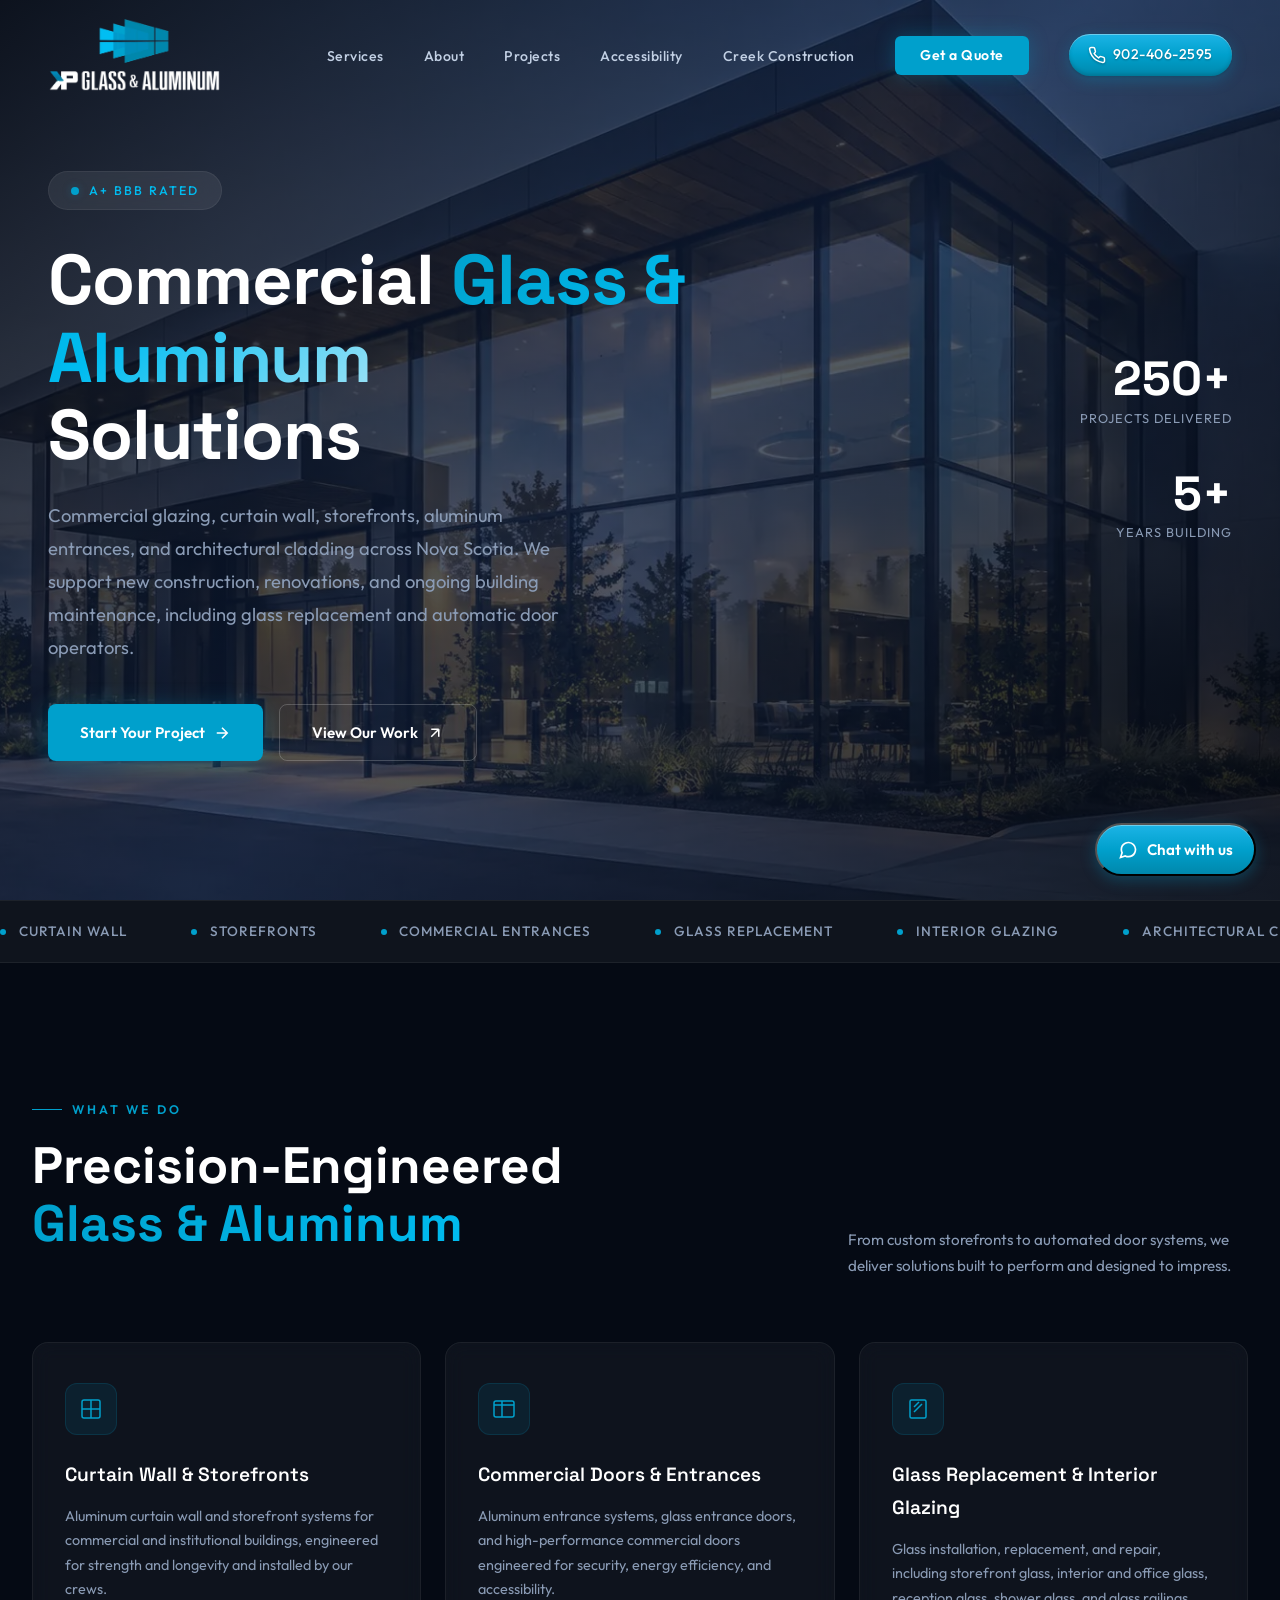
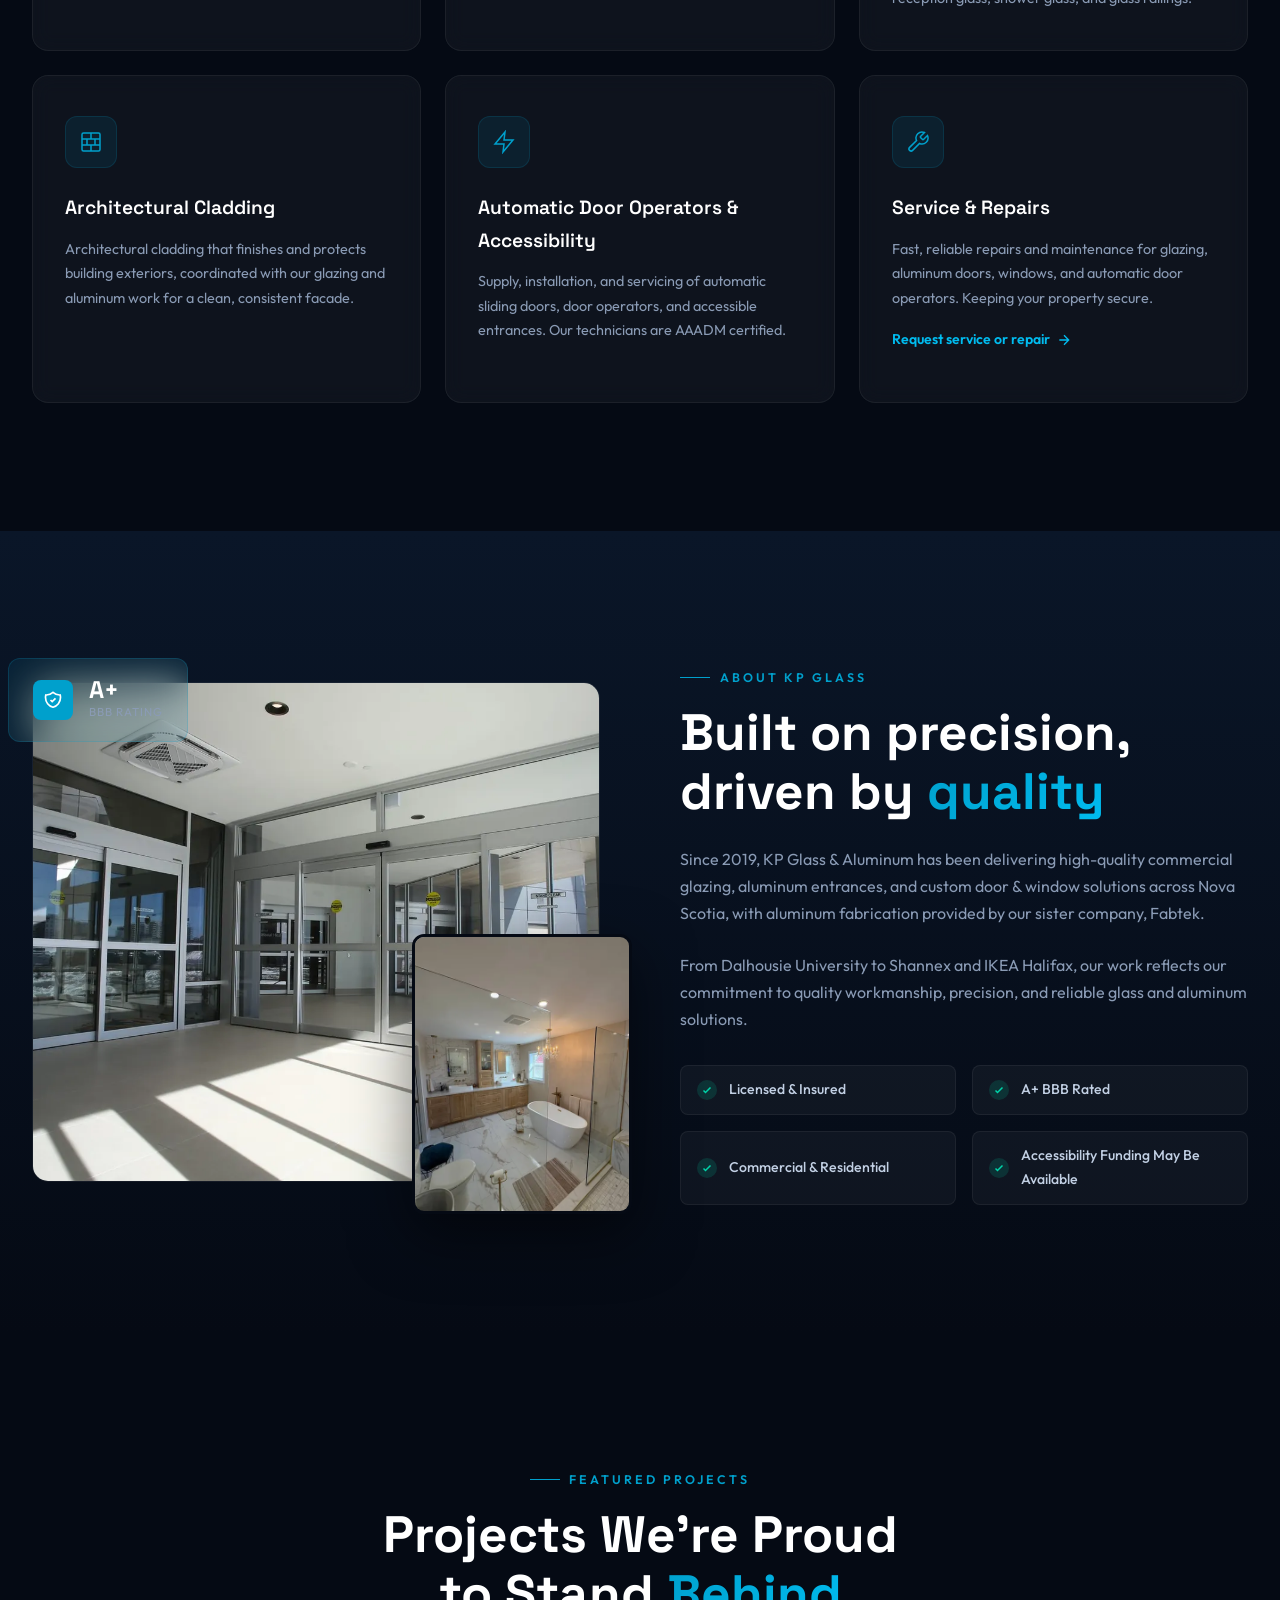
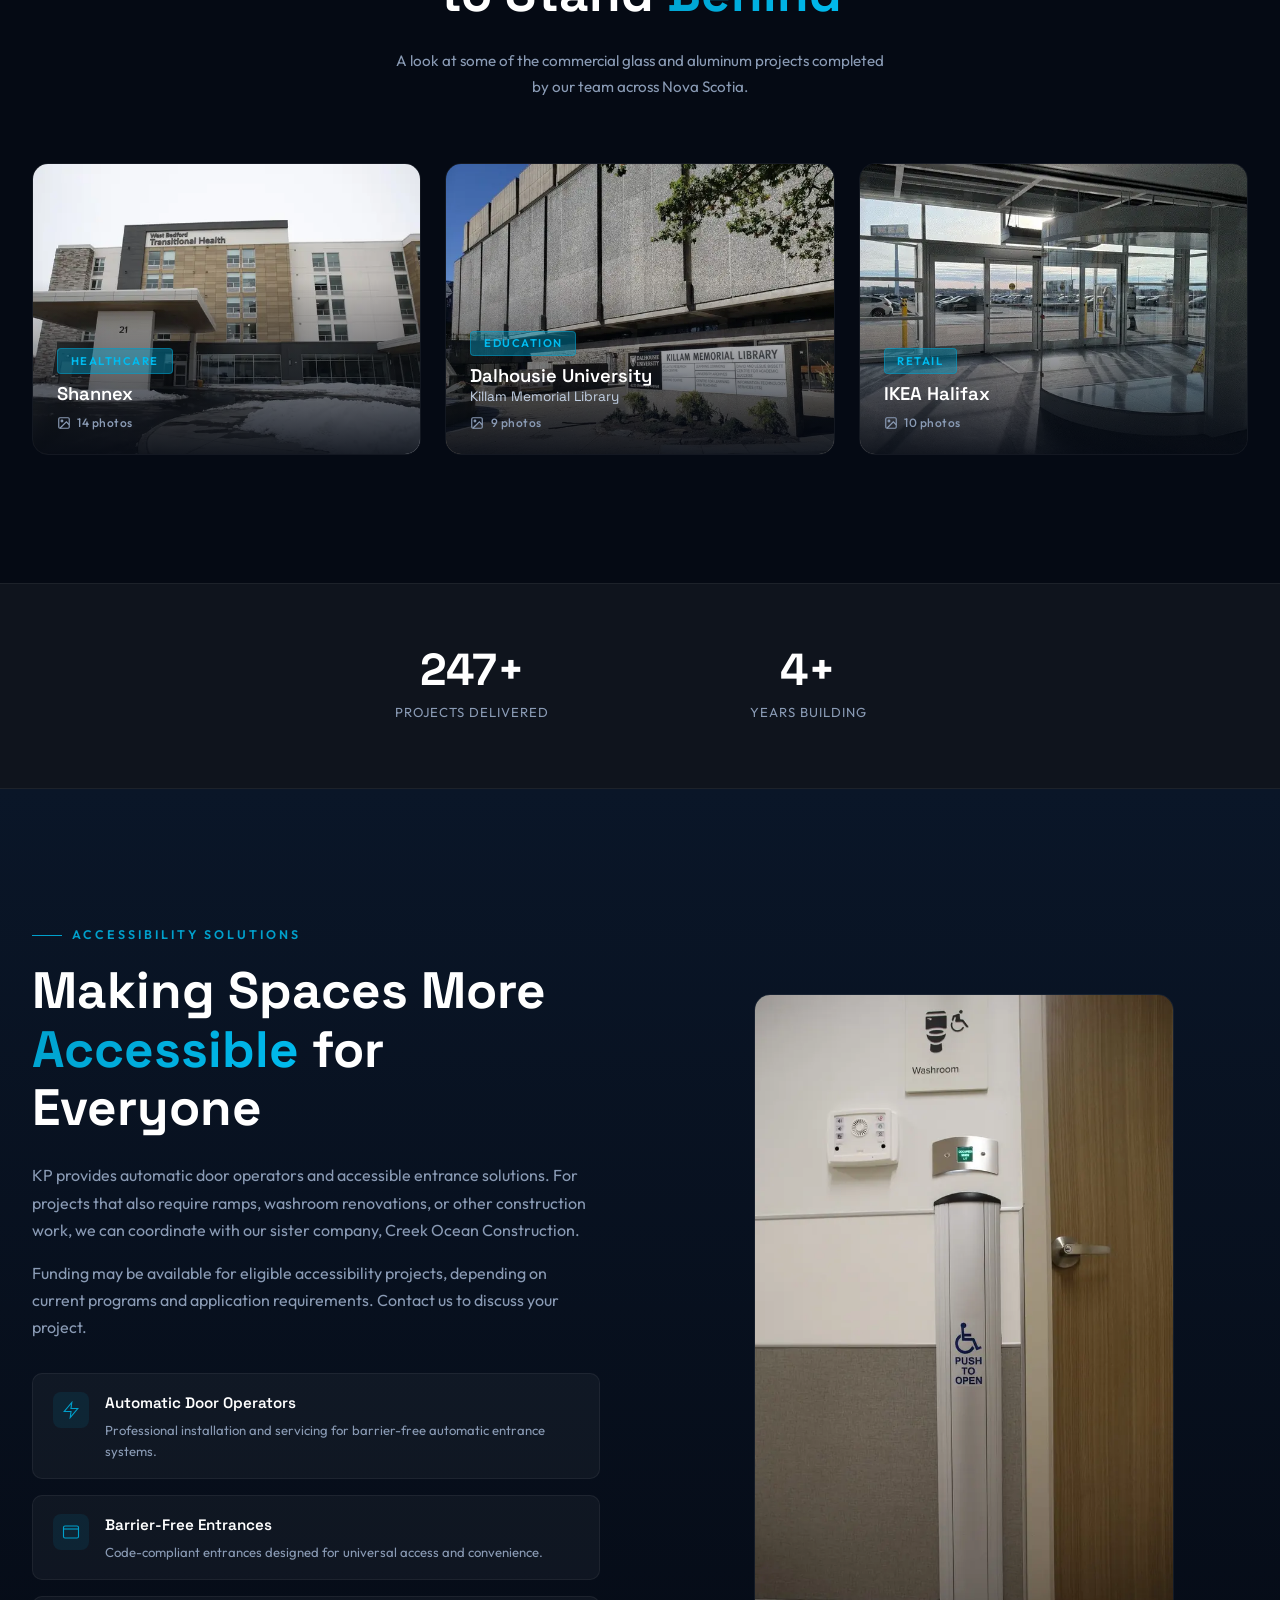
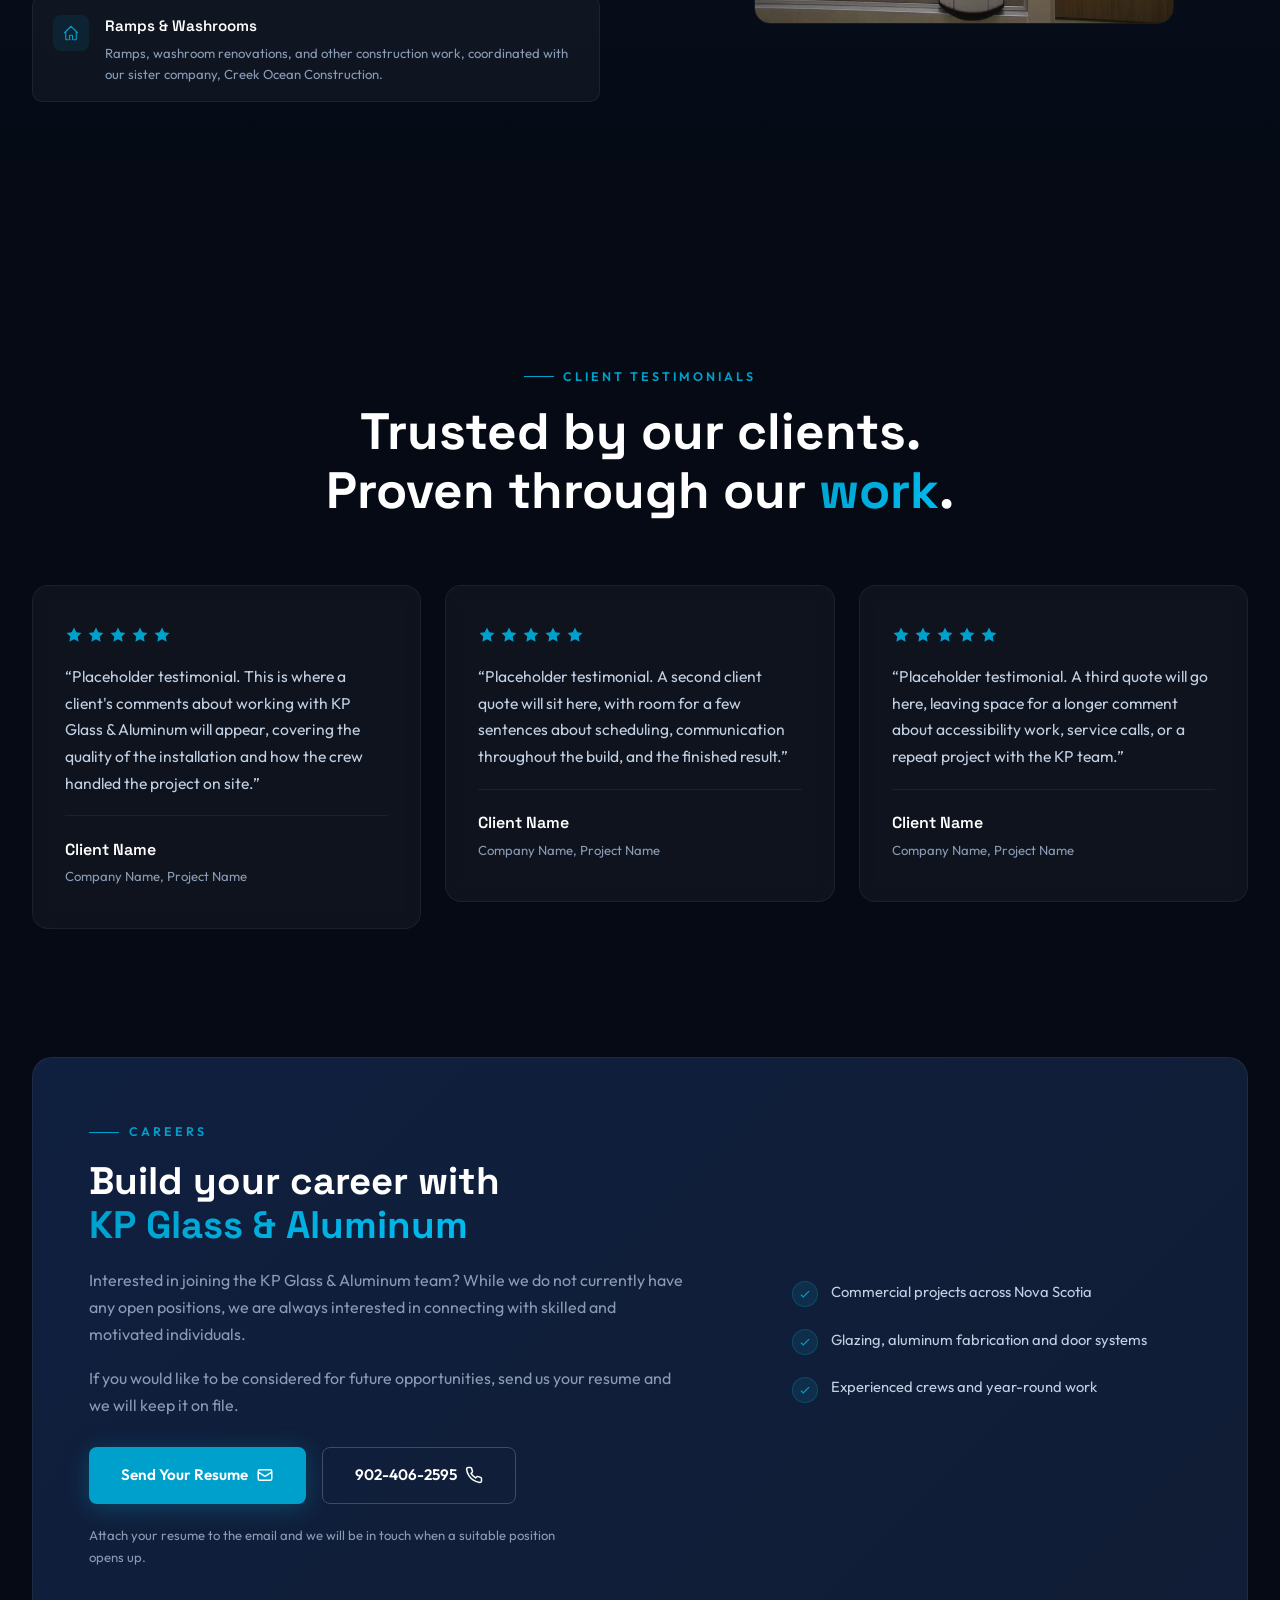
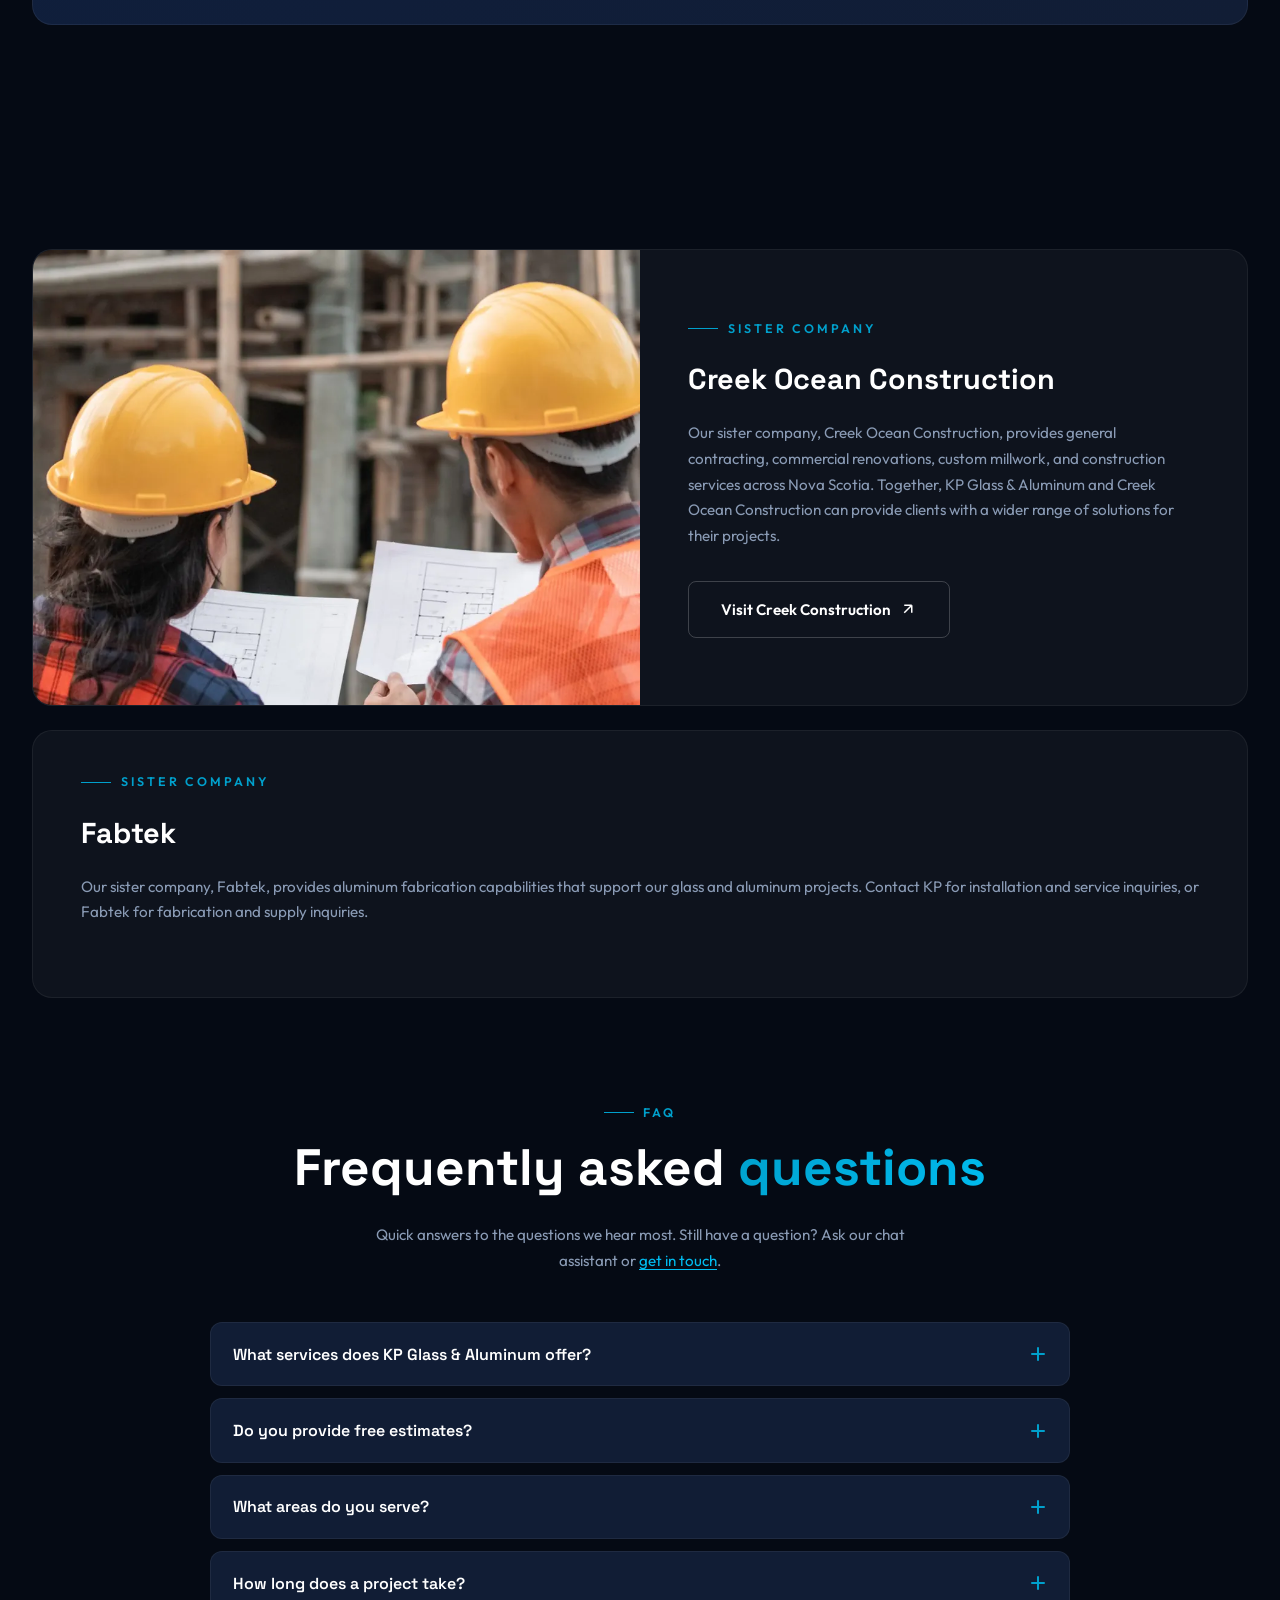
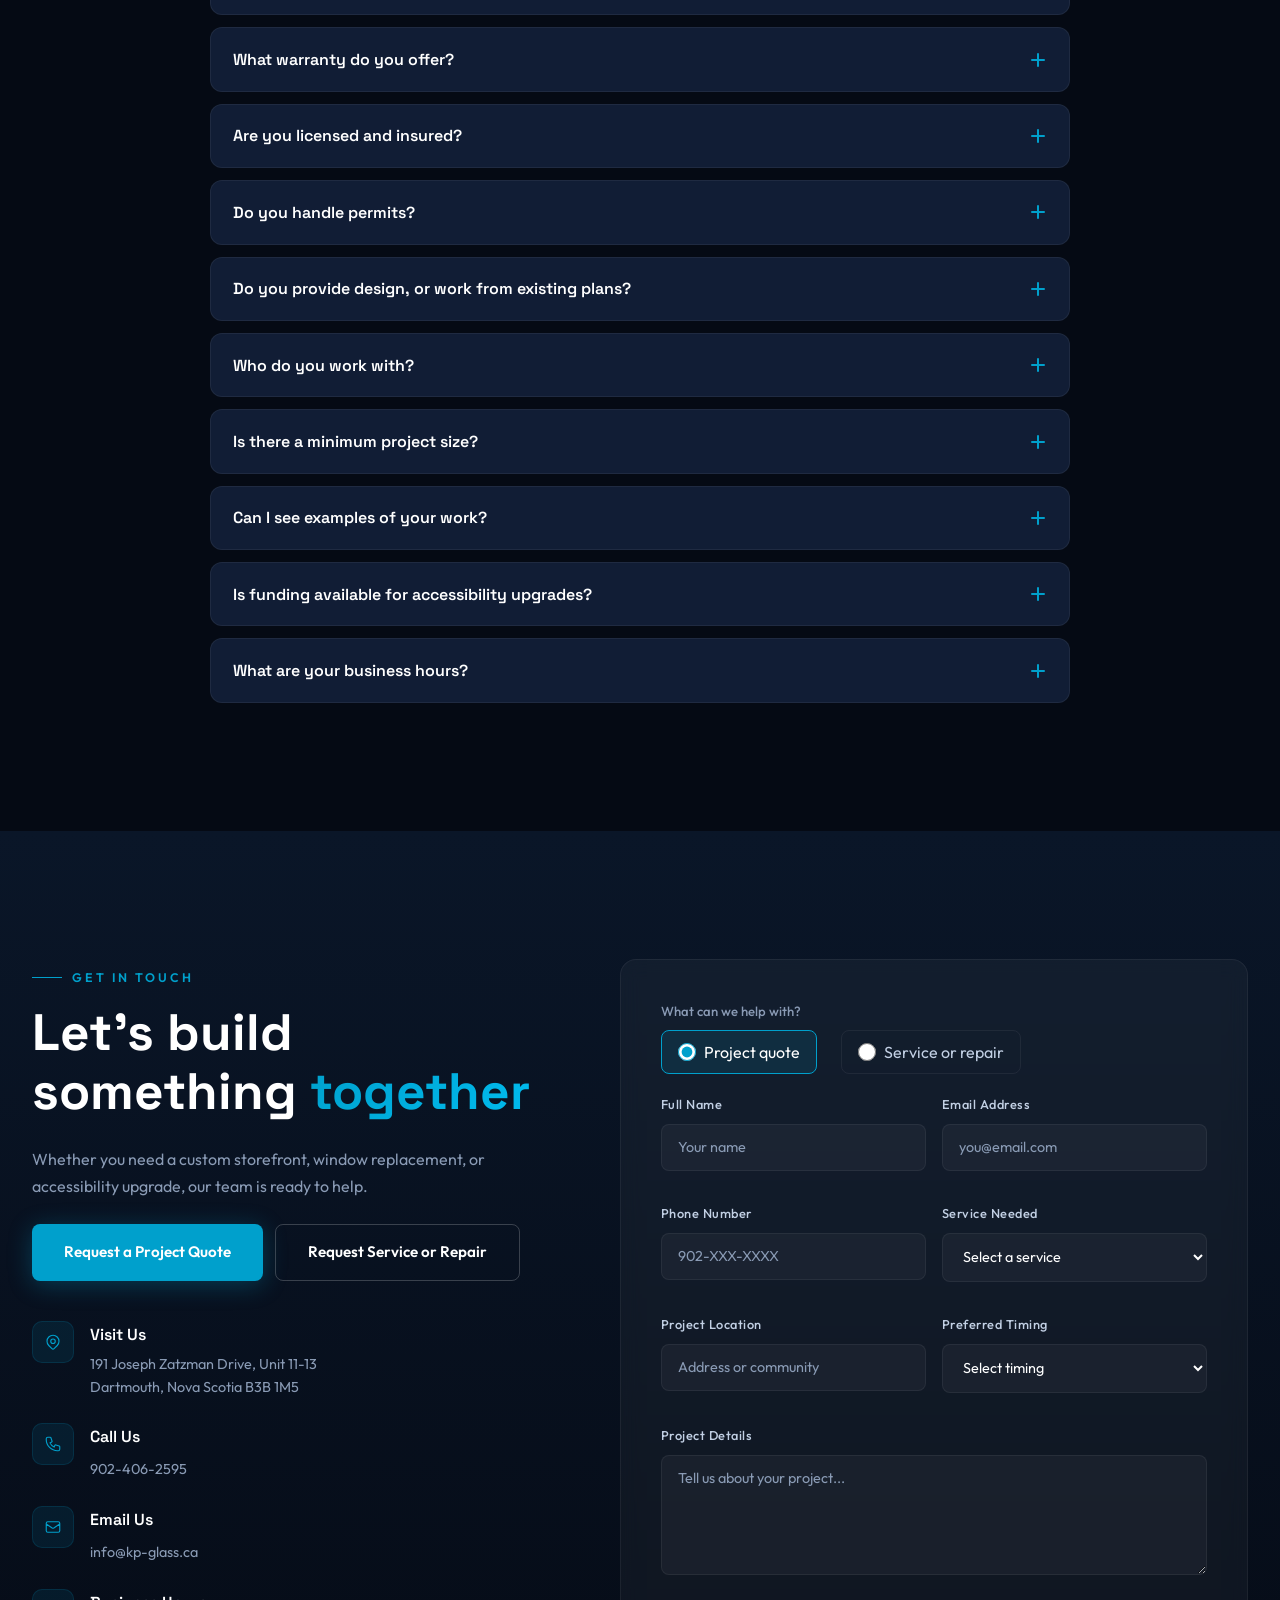
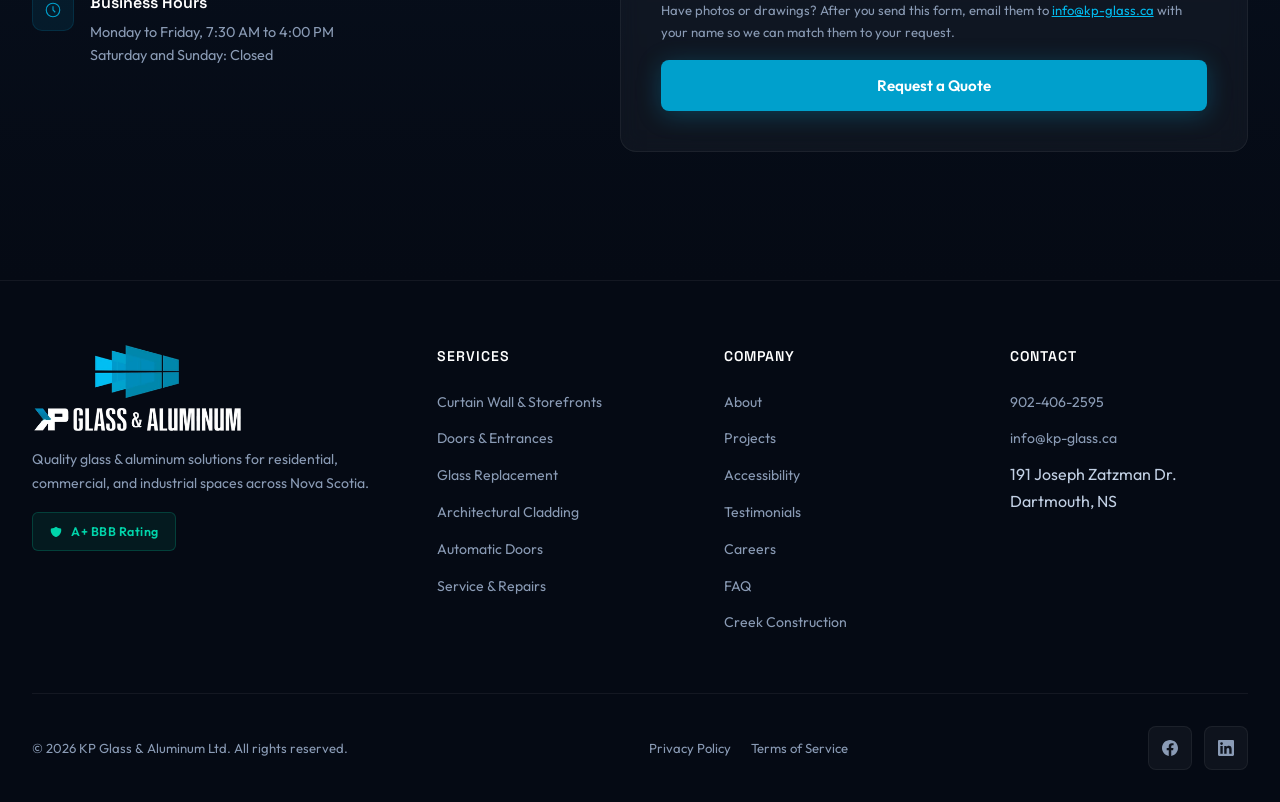
==== commit b78bc131: "About section: fabrication sits with Fabtek, funding badge uses approved wording Co-Authored-By: Cla" ====
--- a/index.html
+++ b/index.html
@@ -1852,7 +1852,7 @@
       <div class="about-text">
         <div class="section-label reveal">About KP Glass</div>
         <h2 class="section-title reveal reveal-delay-1">Built on precision,<br>driven by <em>quality</em></h2>
-        <p class="reveal reveal-delay-2">Since 2019, KP Glass & Aluminum has been delivering high-quality glass glazing, aluminum fabrication, and custom door & window solutions across Nova Scotia.</p>
+        <p class="reveal reveal-delay-2">Since 2019, KP Glass & Aluminum has been delivering high-quality commercial glazing, aluminum entrances, and custom door & window solutions across Nova Scotia, with aluminum fabrication provided by our sister company, Fabtek.</p>
         <p class="reveal reveal-delay-2">From Dalhousie University to Shannex and IKEA Halifax, our work reflects our commitment to quality workmanship, precision, and reliable glass and aluminum solutions.</p>
         <div class="about-features reveal reveal-delay-3">
           <div class="about-feature">
@@ -1869,7 +1869,7 @@
           </div>
           <div class="about-feature">
             <div class="check"><svg fill="none" stroke="currentColor" stroke-width="3" viewBox="0 0 24 24"><path d="M5 13l4 4L19 7"/></svg></div>
-            Government Grant Assistance
+            Accessibility Funding May Be Available
           </div>
         </div>
       </div>
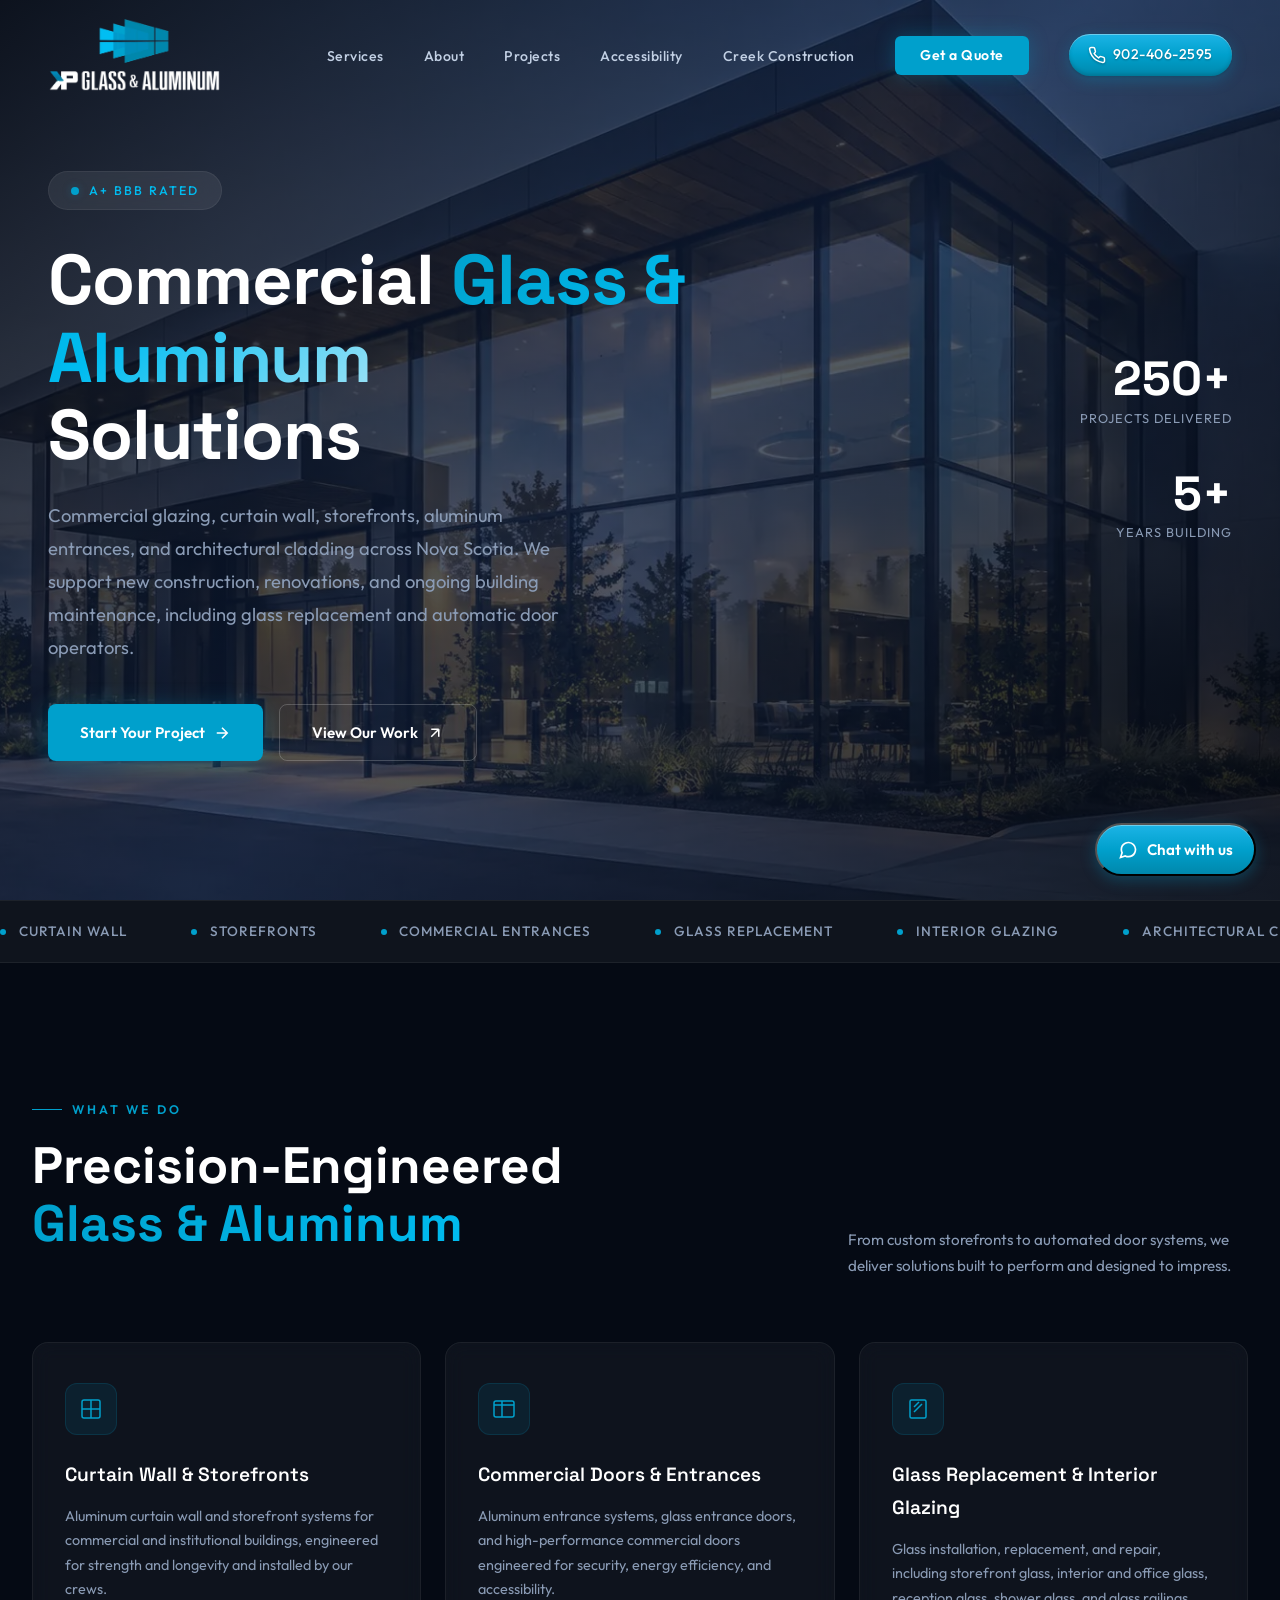
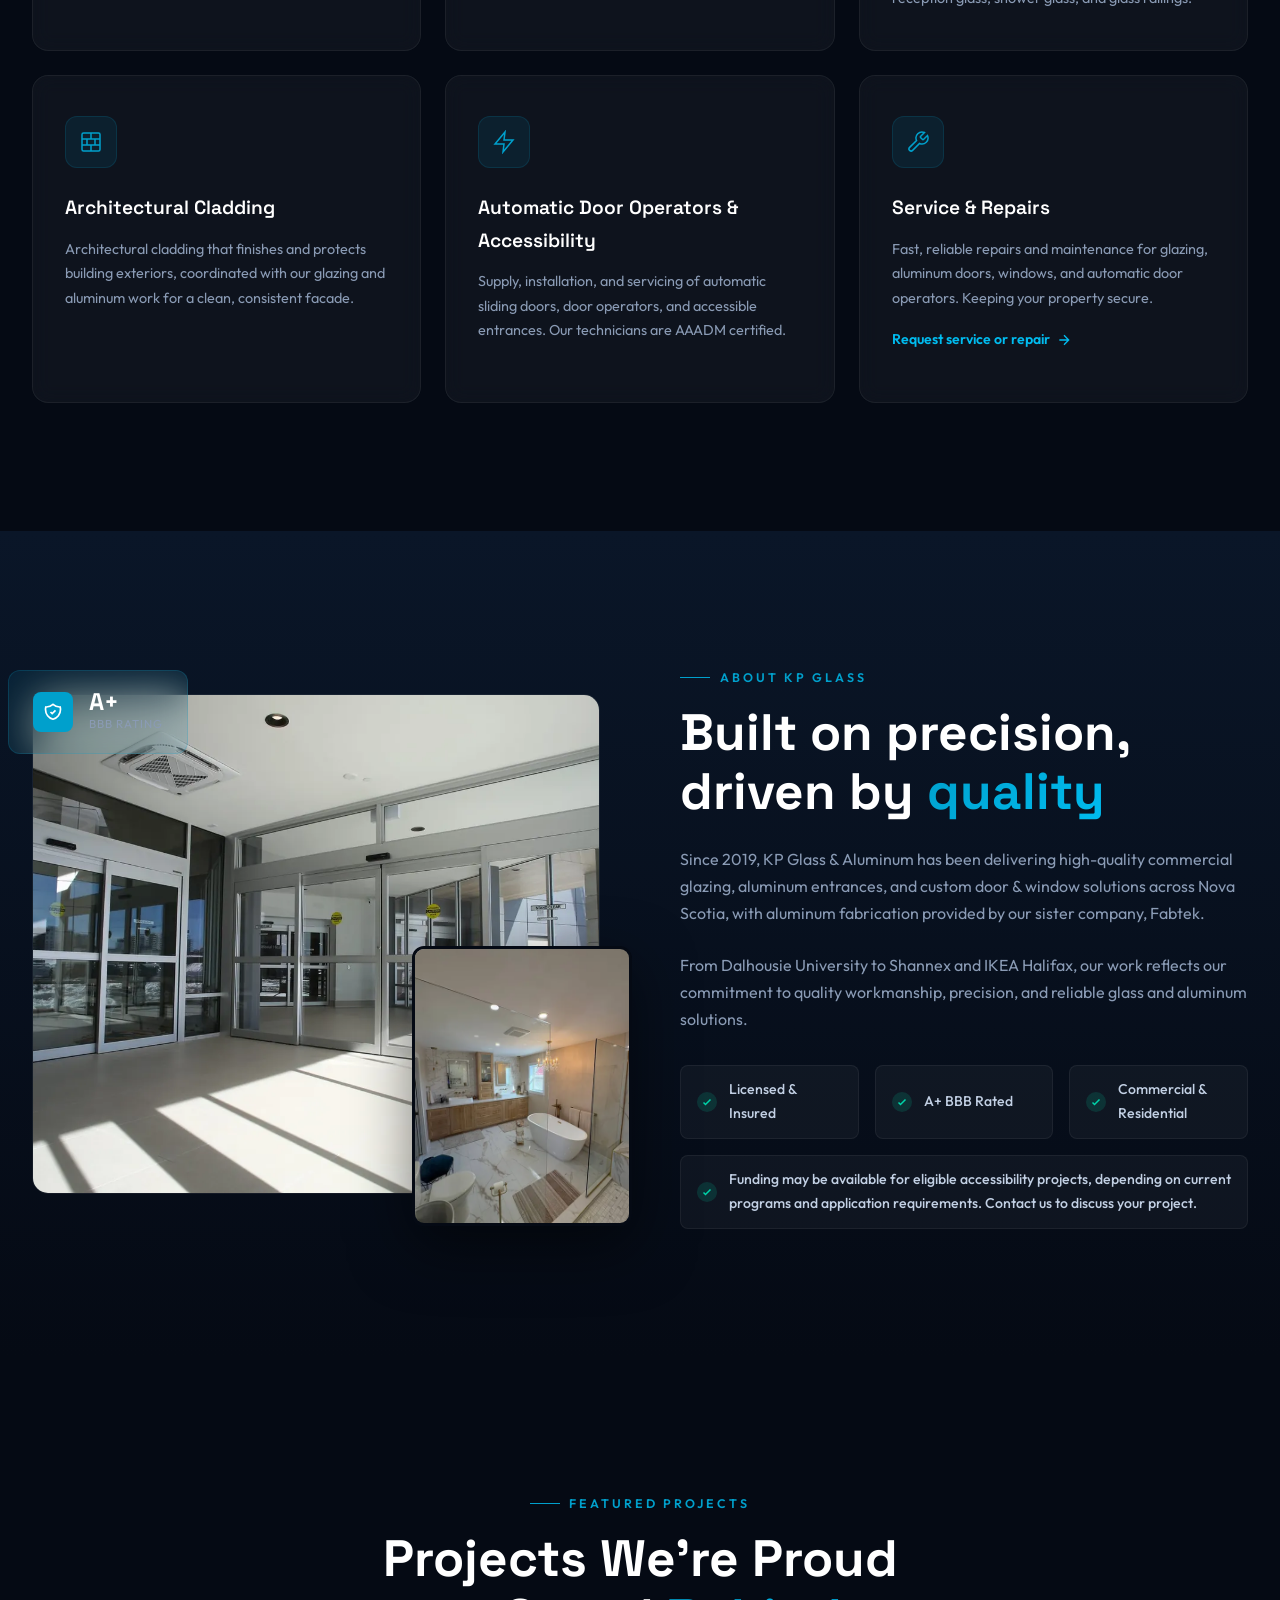
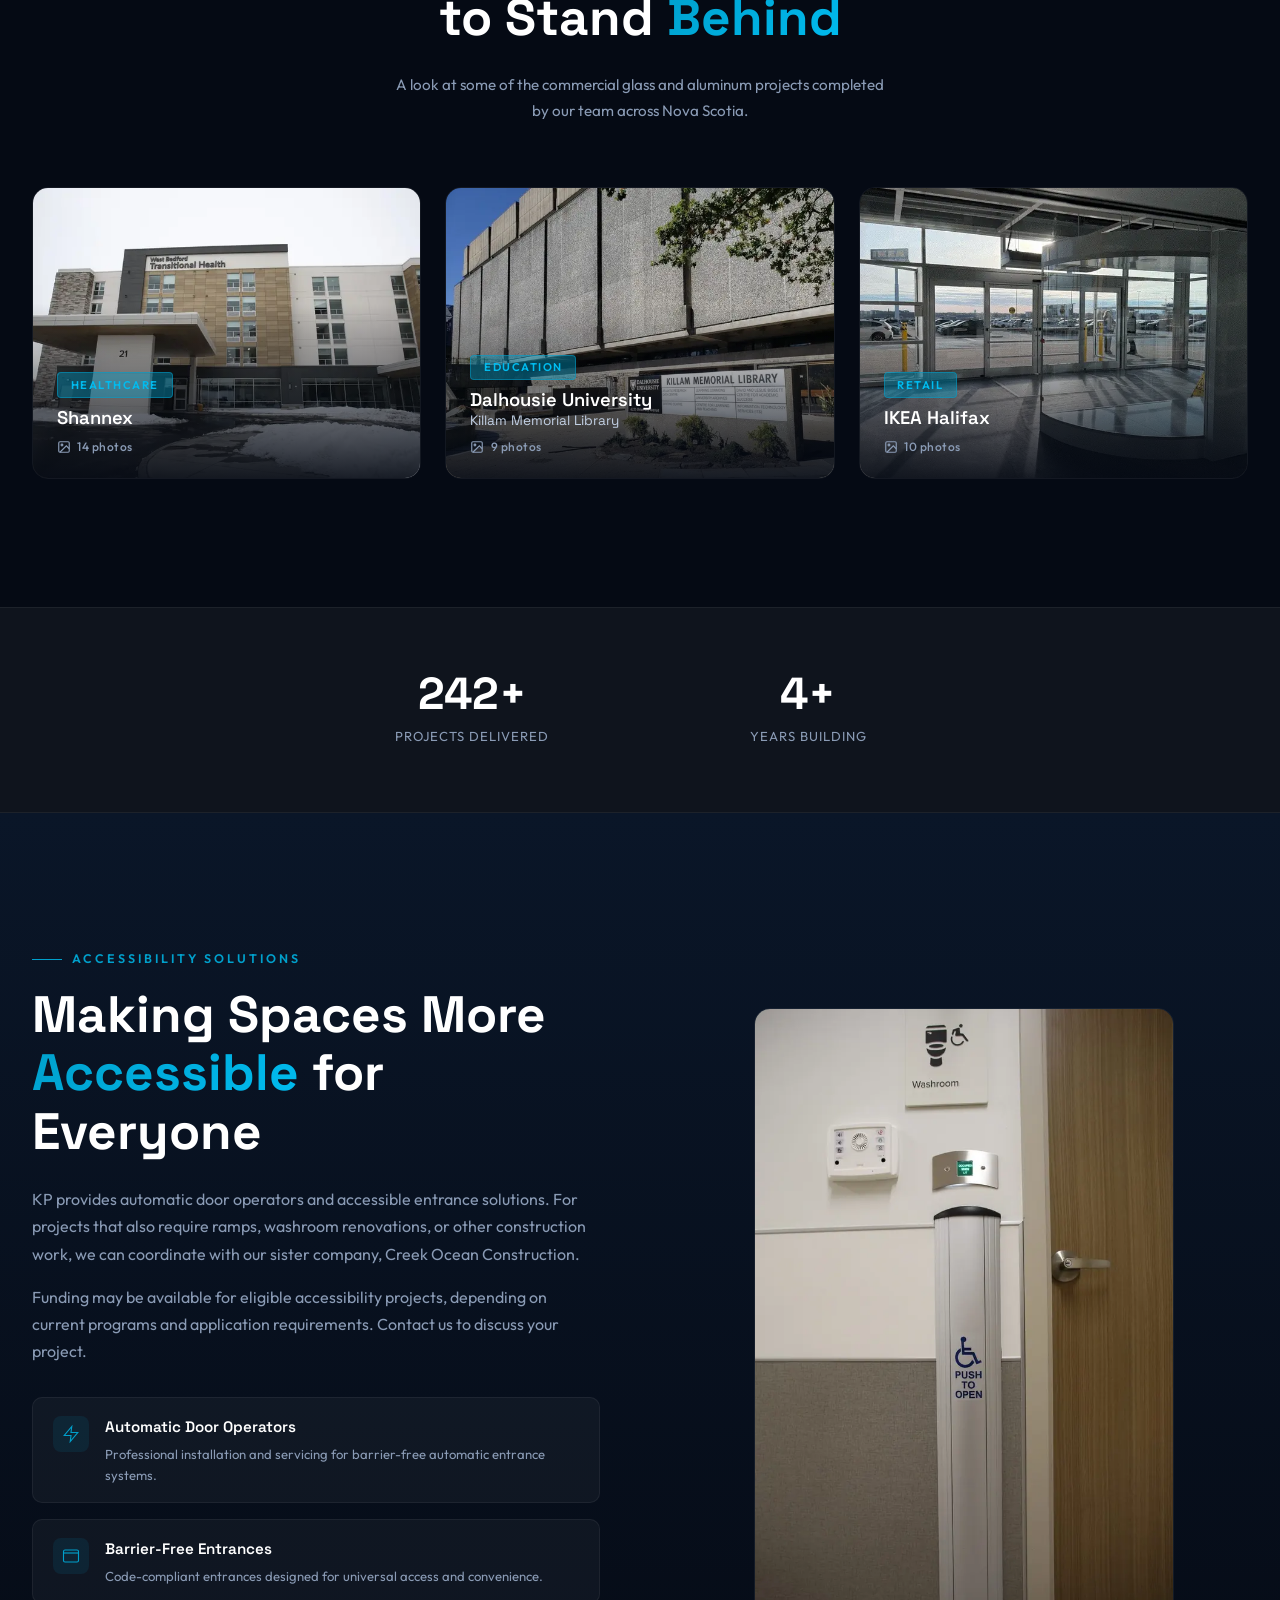
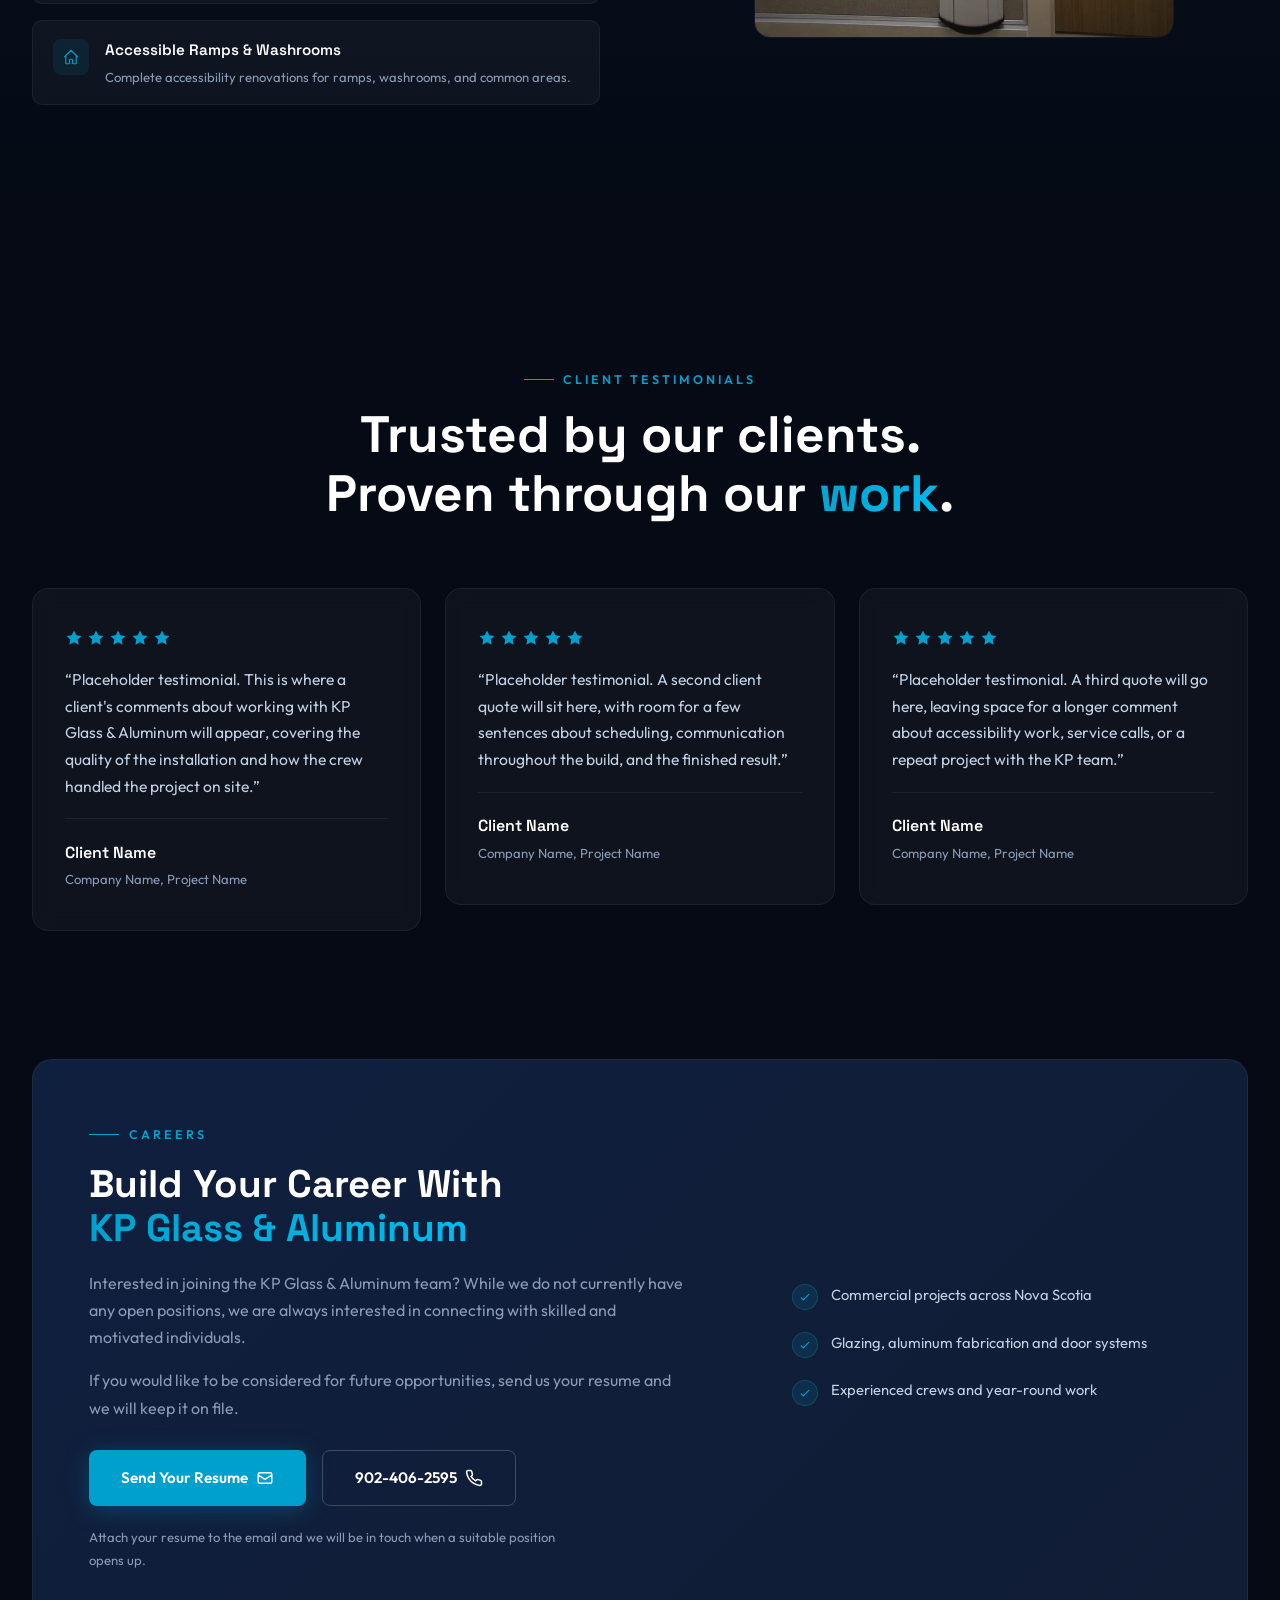
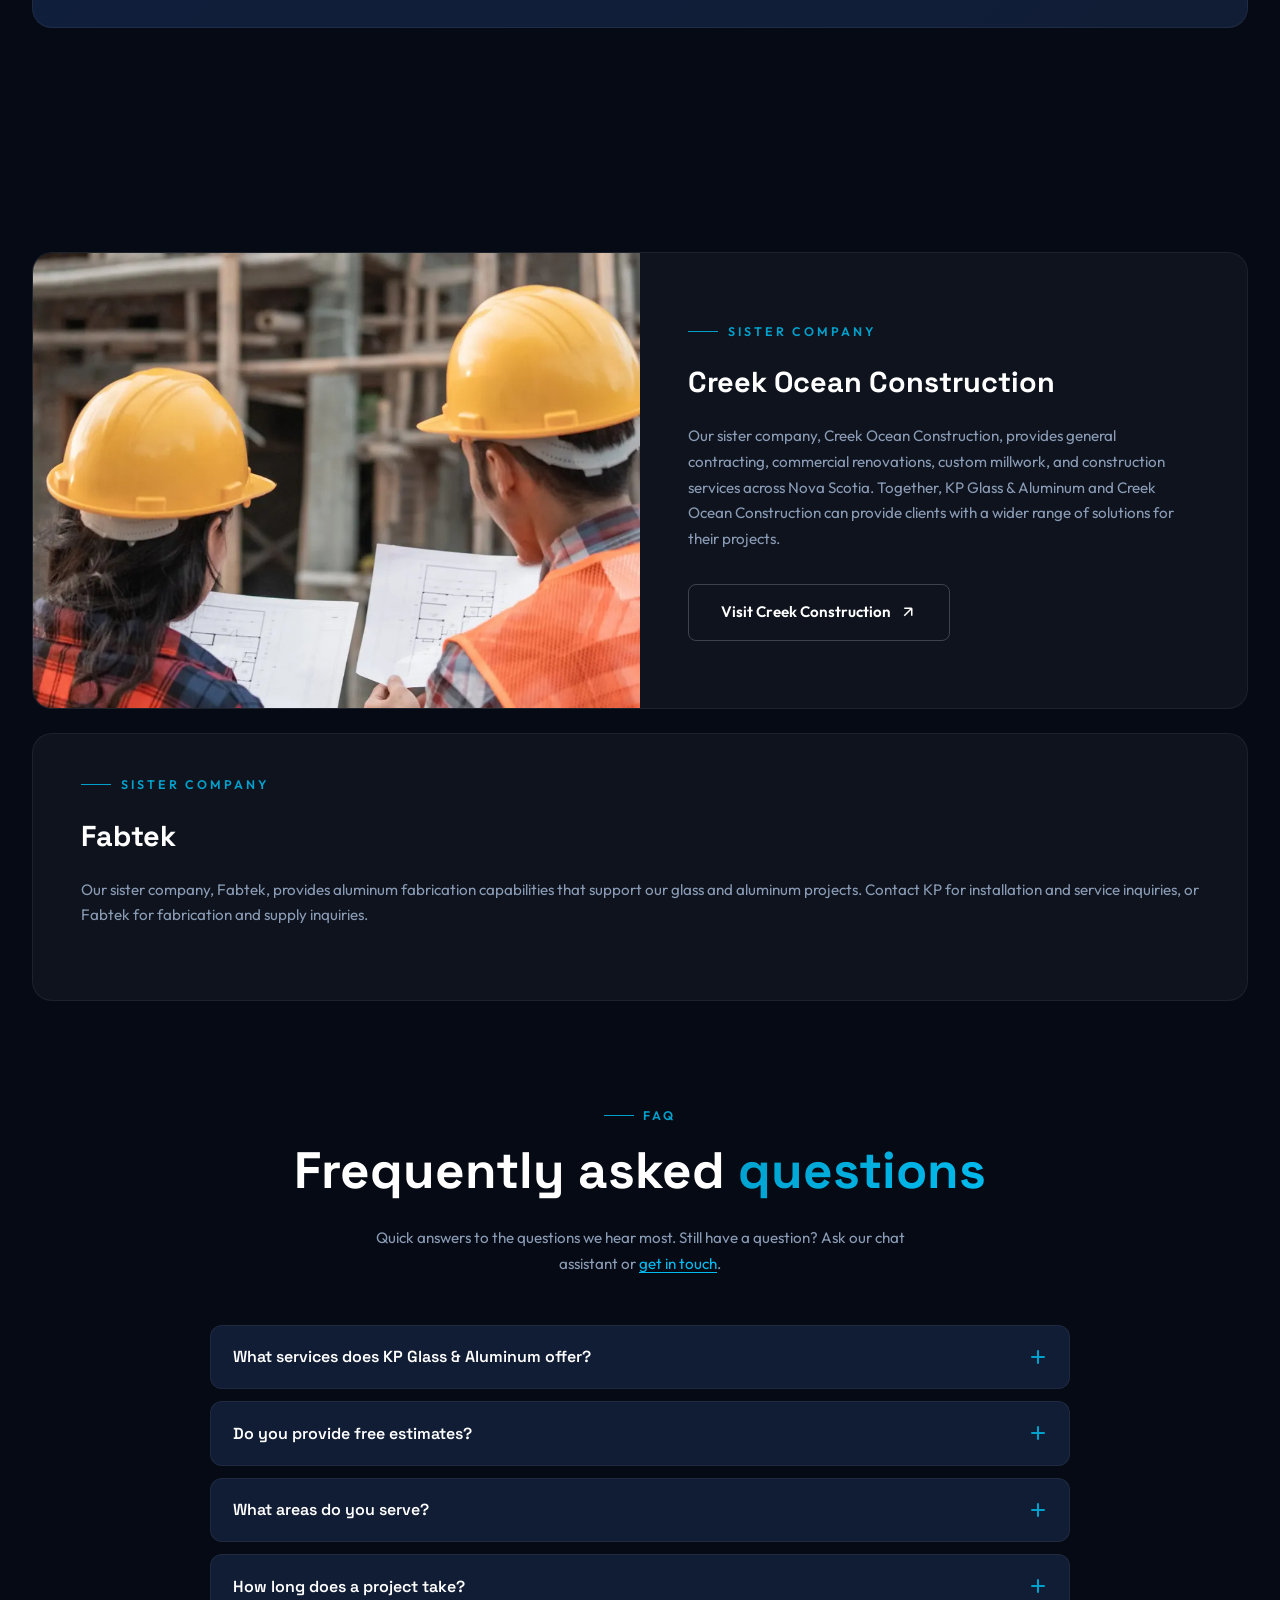
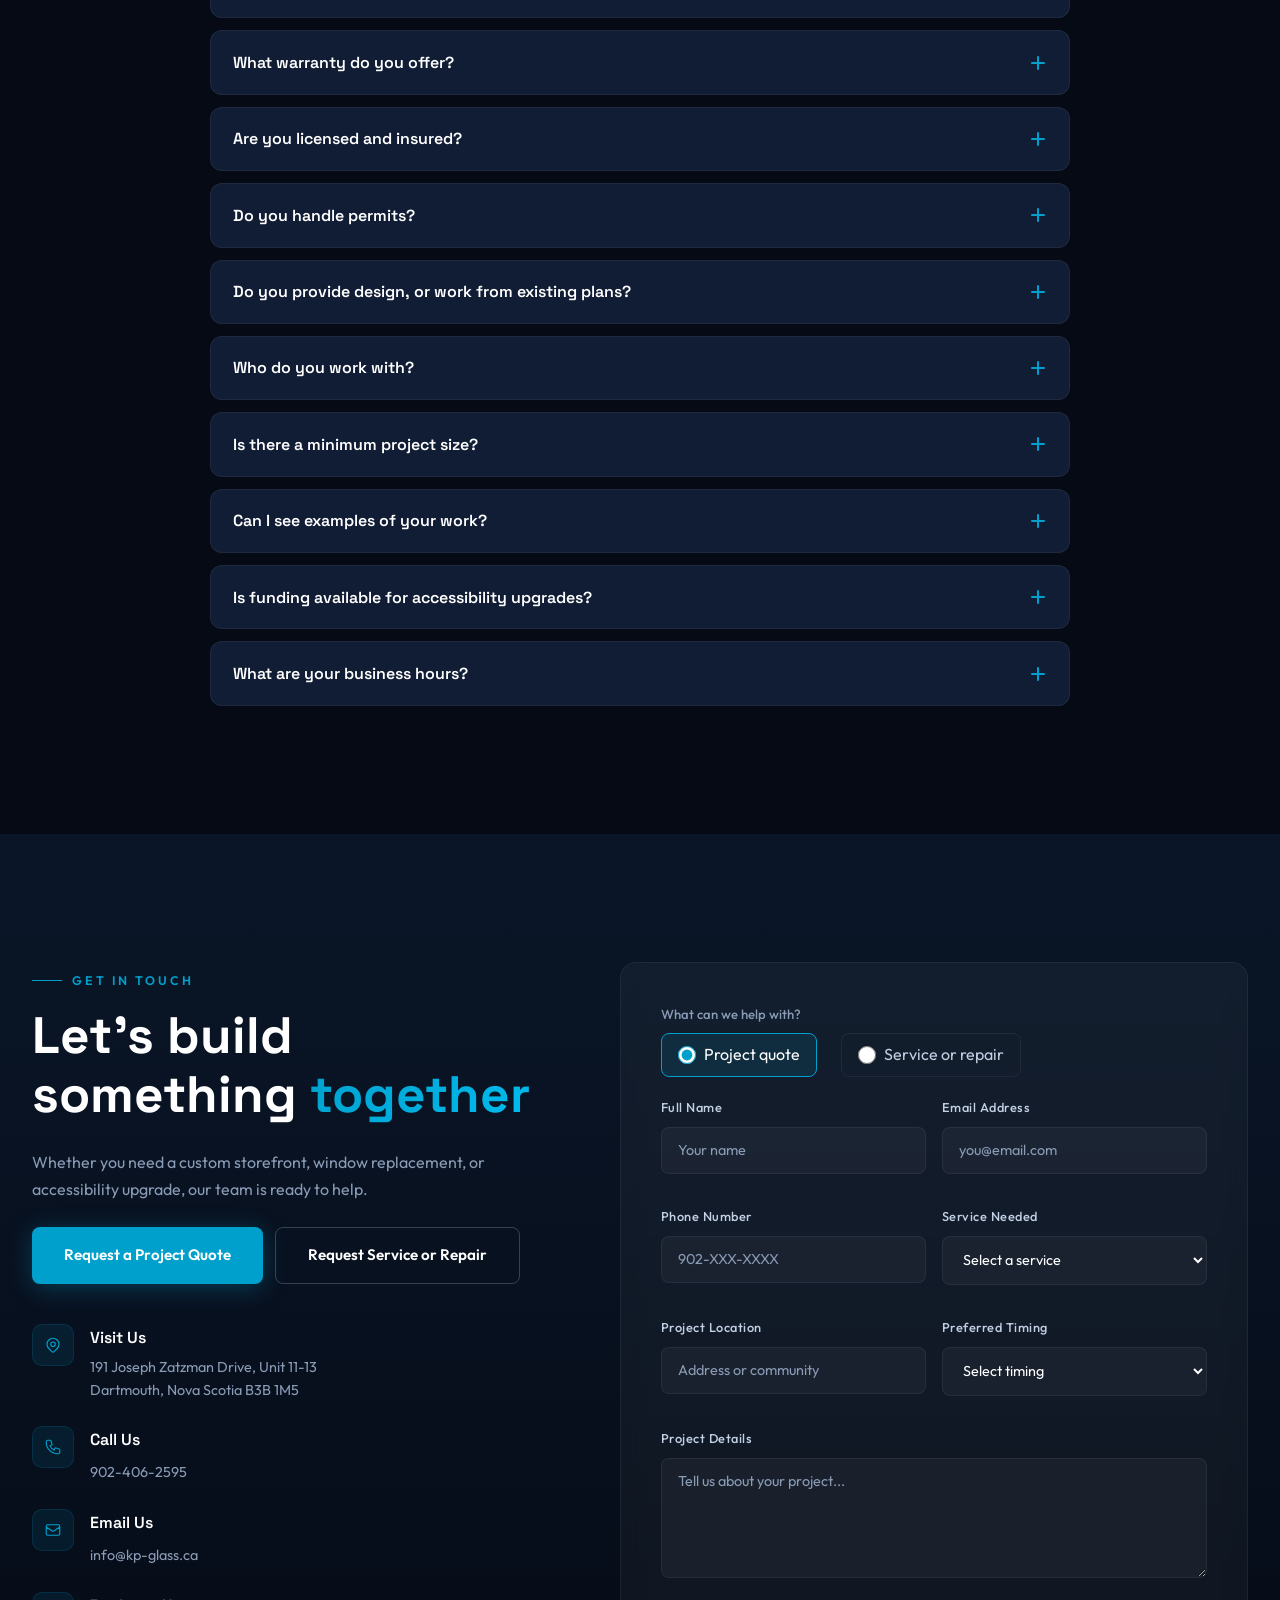
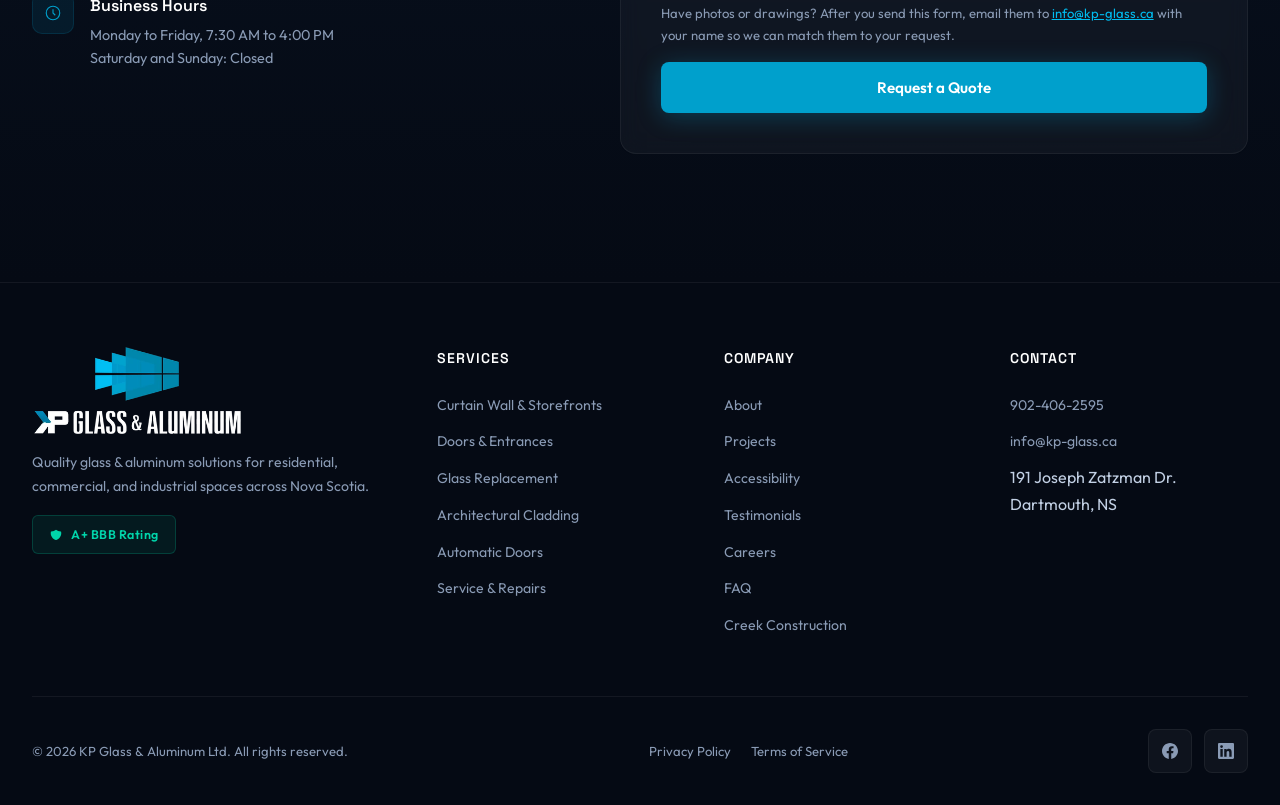
==== commit 29b1f06b: "Use the client's exact wording: full funding line in About, original accessibility item, careers hea" ====
--- a/index.html
+++ b/index.html
@@ -782,7 +782,7 @@
     }
     .about-features {
       display: grid;
-      grid-template-columns: 1fr 1fr;
+      grid-template-columns: repeat(3, 1fr);
       gap: 1rem;
       margin-top: 2rem;
     }
@@ -796,6 +796,7 @@
       color: var(--light-gray);
       font-weight: 500;
     }
+    .about-feature-wide { grid-column: 1 / -1; }
     .about-feature .check {
       width: 20px; height: 20px;
       display: flex; align-items: center; justify-content: center;
@@ -1669,6 +1670,7 @@
       .services-grid { grid-template-columns: 1fr; }
       .services-header { flex-direction: column; align-items: flex-start; }
       .about-grid { grid-template-columns: 1fr; }
+      .about-features { grid-template-columns: 1fr; }
       .about-img-accent { display: none; }
       .about-glass-card { display: none; }
       .accessibility-grid { grid-template-columns: 1fr; }
@@ -1867,9 +1869,9 @@
             <div class="check"><svg fill="none" stroke="currentColor" stroke-width="3" viewBox="0 0 24 24"><path d="M5 13l4 4L19 7"/></svg></div>
             Commercial & Residential
           </div>
-          <div class="about-feature">
+          <div class="about-feature about-feature-wide">
             <div class="check"><svg fill="none" stroke="currentColor" stroke-width="3" viewBox="0 0 24 24"><path d="M5 13l4 4L19 7"/></svg></div>
-            Accessibility Funding May Be Available
+            Funding may be available for eligible accessibility projects, depending on current programs and application requirements. Contact us to discuss your project.
           </div>
         </div>
       </div>
@@ -1969,8 +1971,8 @@
           <div class="access-item">
             <div class="icon"><svg fill="none" stroke="currentColor" stroke-width="1.5" viewBox="0 0 24 24"><path d="M3 12l2-2m0 0l7-7 7 7M5 10v10a1 1 0 001 1h3m10-11l2 2m-2-2v10a1 1 0 01-1 1h-3m-4 0a1 1 0 01-1-1v-4a1 1 0 011-1h2a1 1 0 011 1v4a1 1 0 01-1 1"/></svg></div>
             <div>
-              <h3>Ramps &amp; Washrooms</h3>
-              <p>Ramps, washroom renovations, and other construction work, coordinated with our sister company, Creek Ocean Construction.</p>
+              <h3>Accessible Ramps &amp; Washrooms</h3>
+              <p>Complete accessibility renovations for ramps, washrooms, and common areas.</p>
             </div>
           </div>
         </div>
@@ -2047,7 +2049,7 @@
     <div class="careers-card reveal">
       <div class="careers-content">
         <div class="section-label">Careers</div>
-        <h2 class="section-title">Build your career with<br><em>KP Glass &amp; Aluminum</em></h2>
+        <h2 class="section-title">Build Your Career With<br><em>KP Glass &amp; Aluminum</em></h2>
         <p>Interested in joining the KP Glass &amp; Aluminum team? While we do not currently have any open positions, we are always interested in connecting with skilled and motivated individuals.</p>
         <p>If you would like to be considered for future opportunities, send us your resume and we will keep it on file.</p>
         <div class="careers-actions">
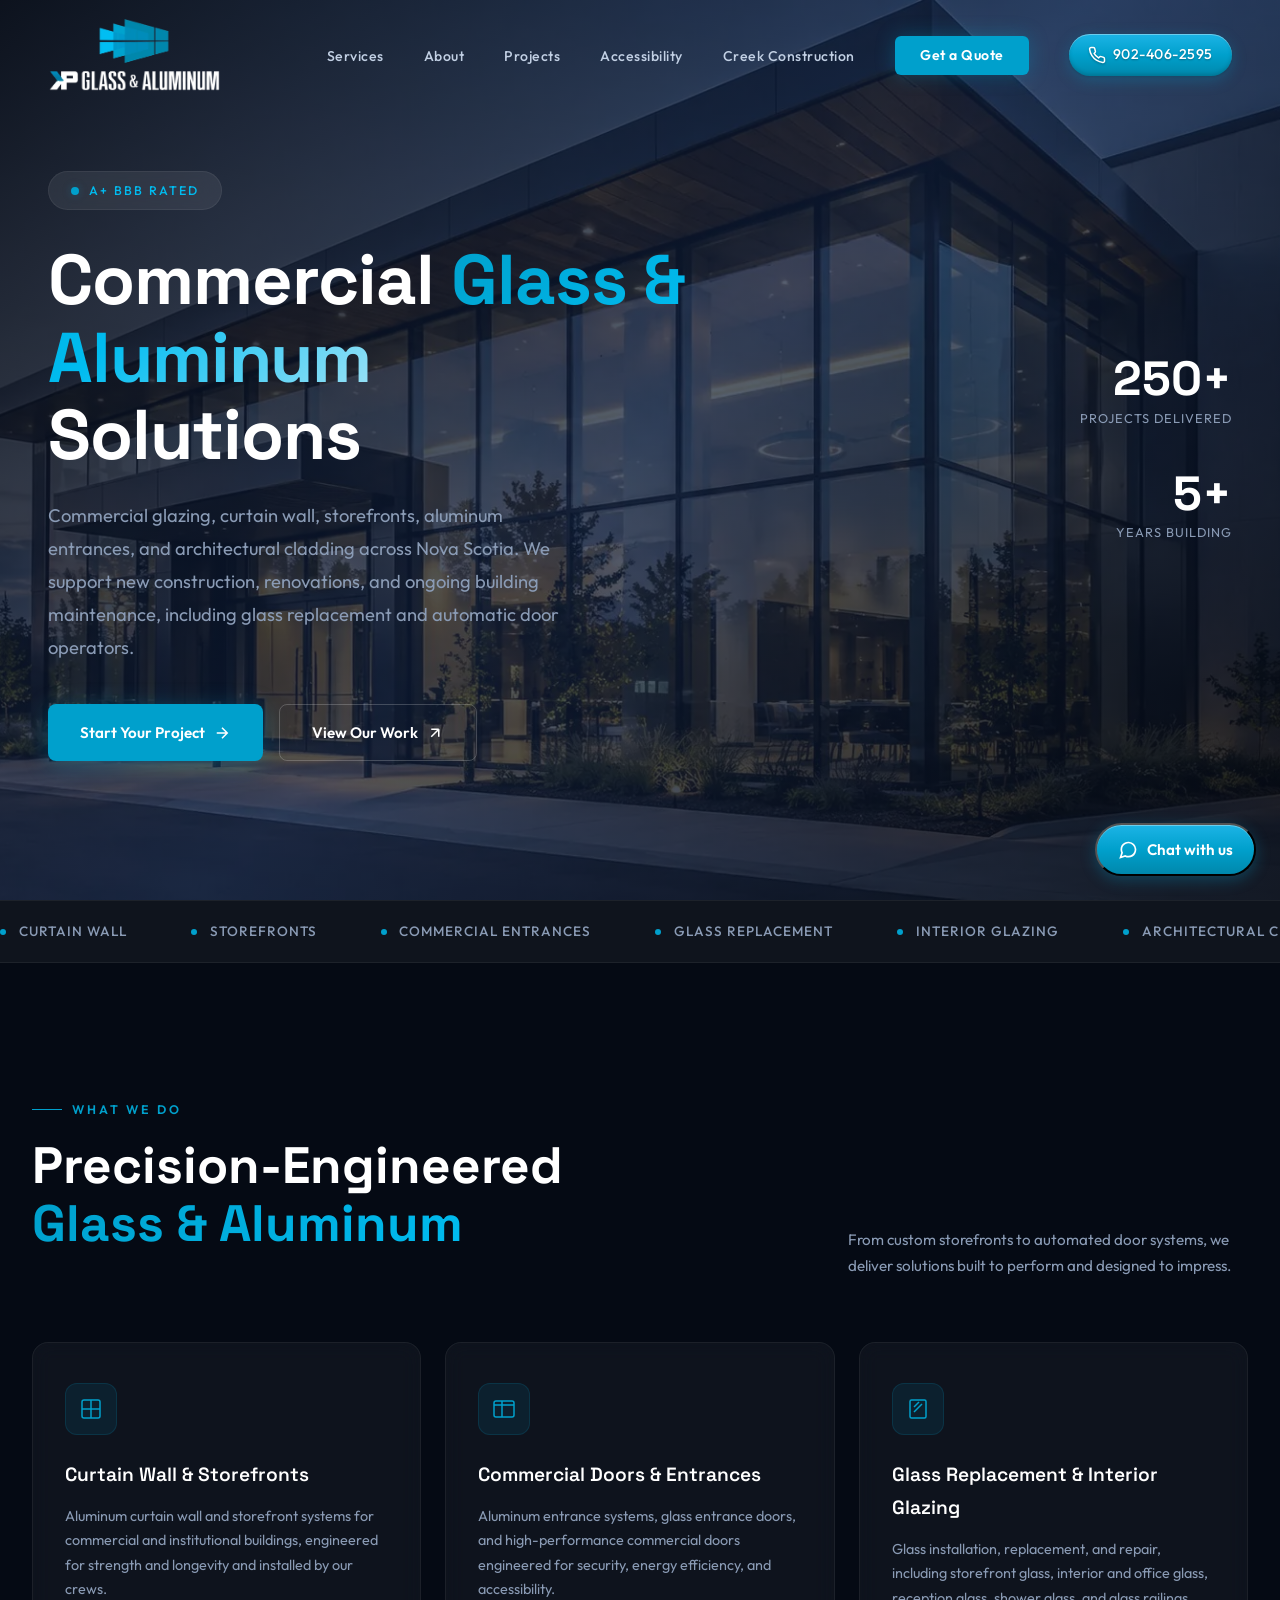
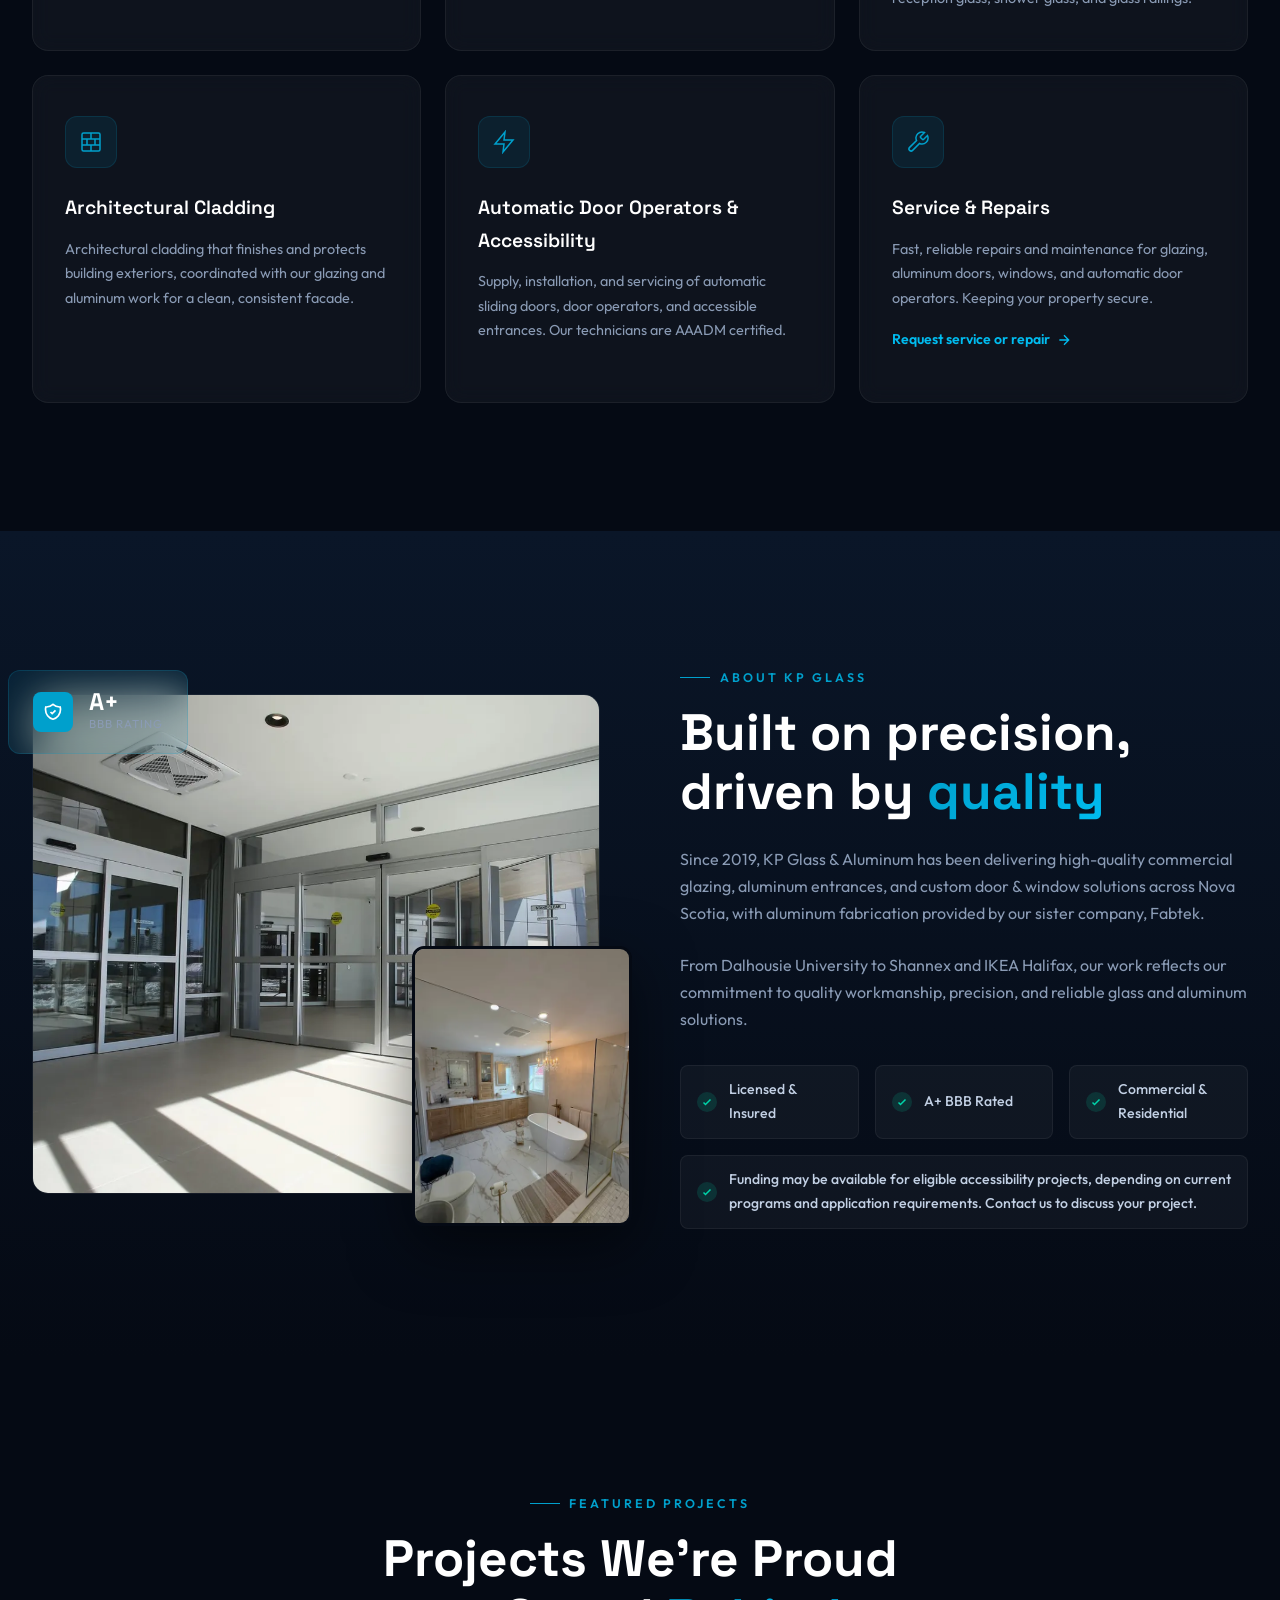
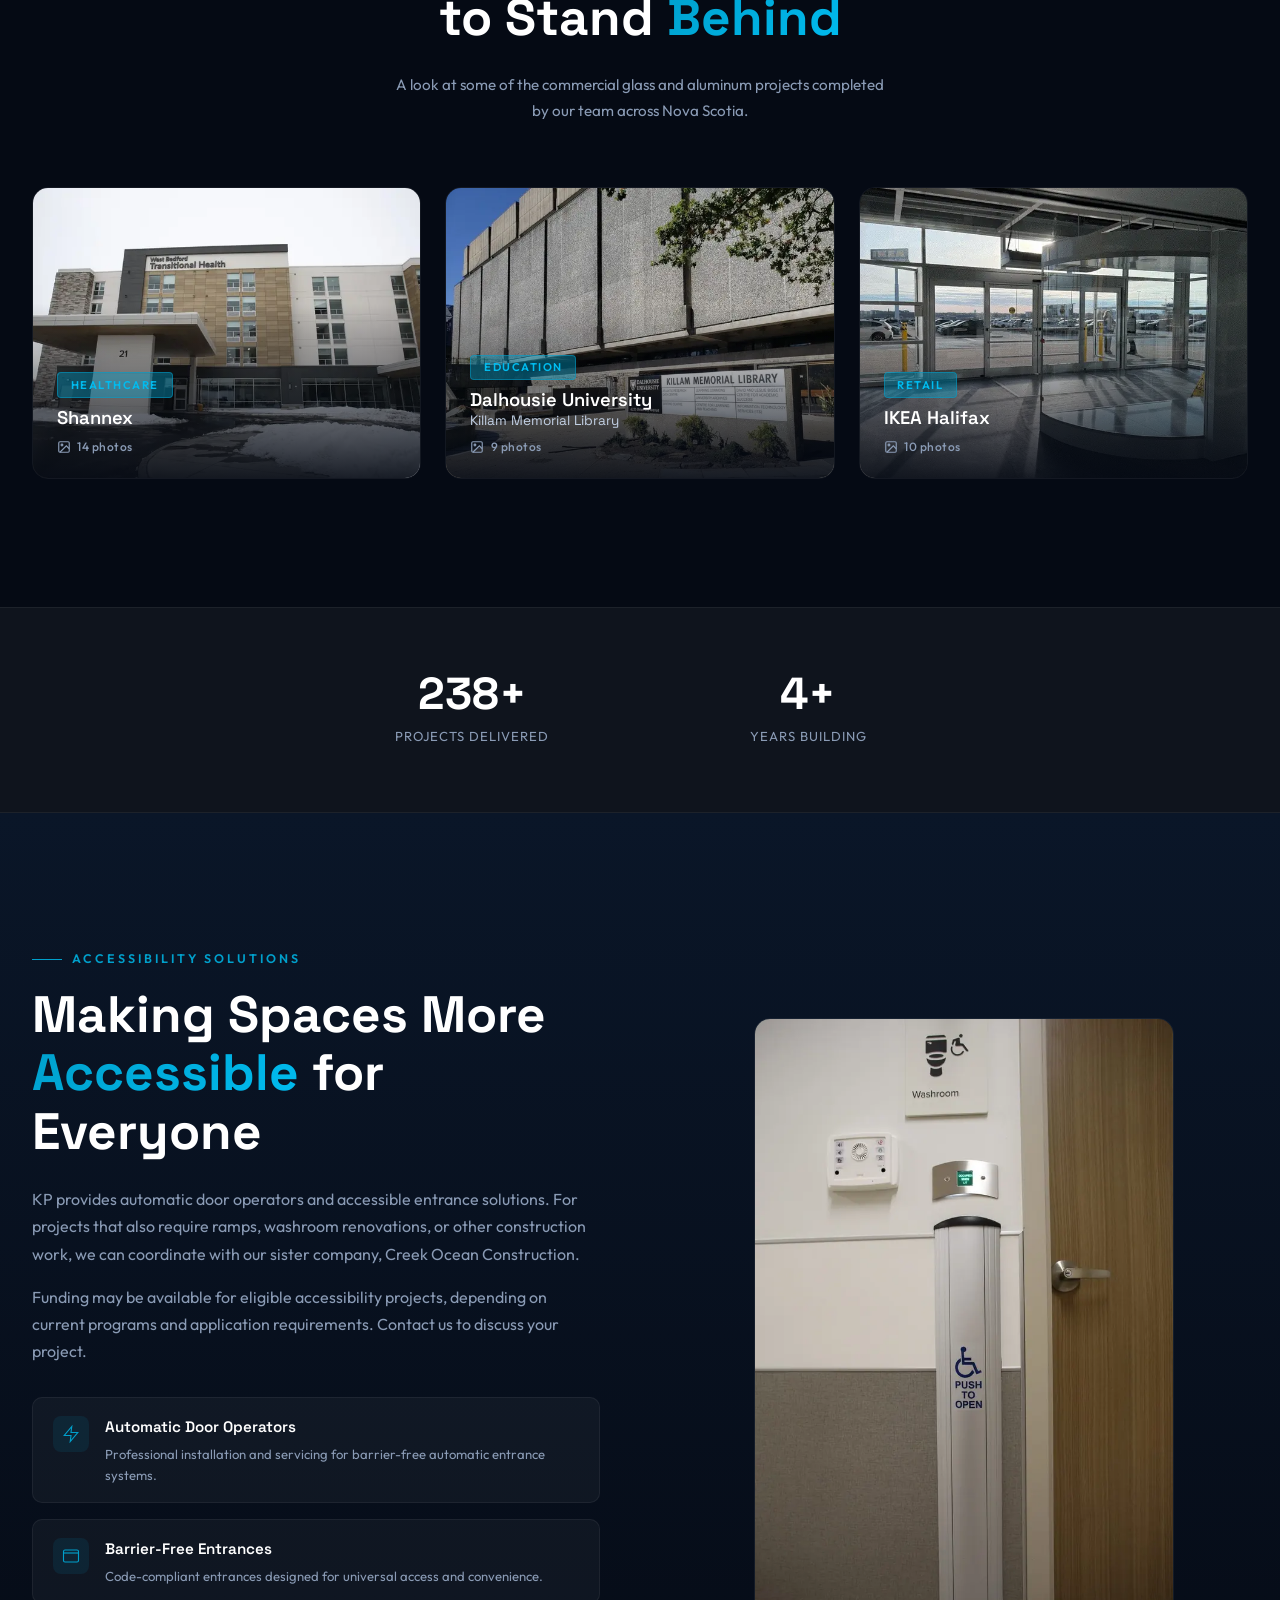
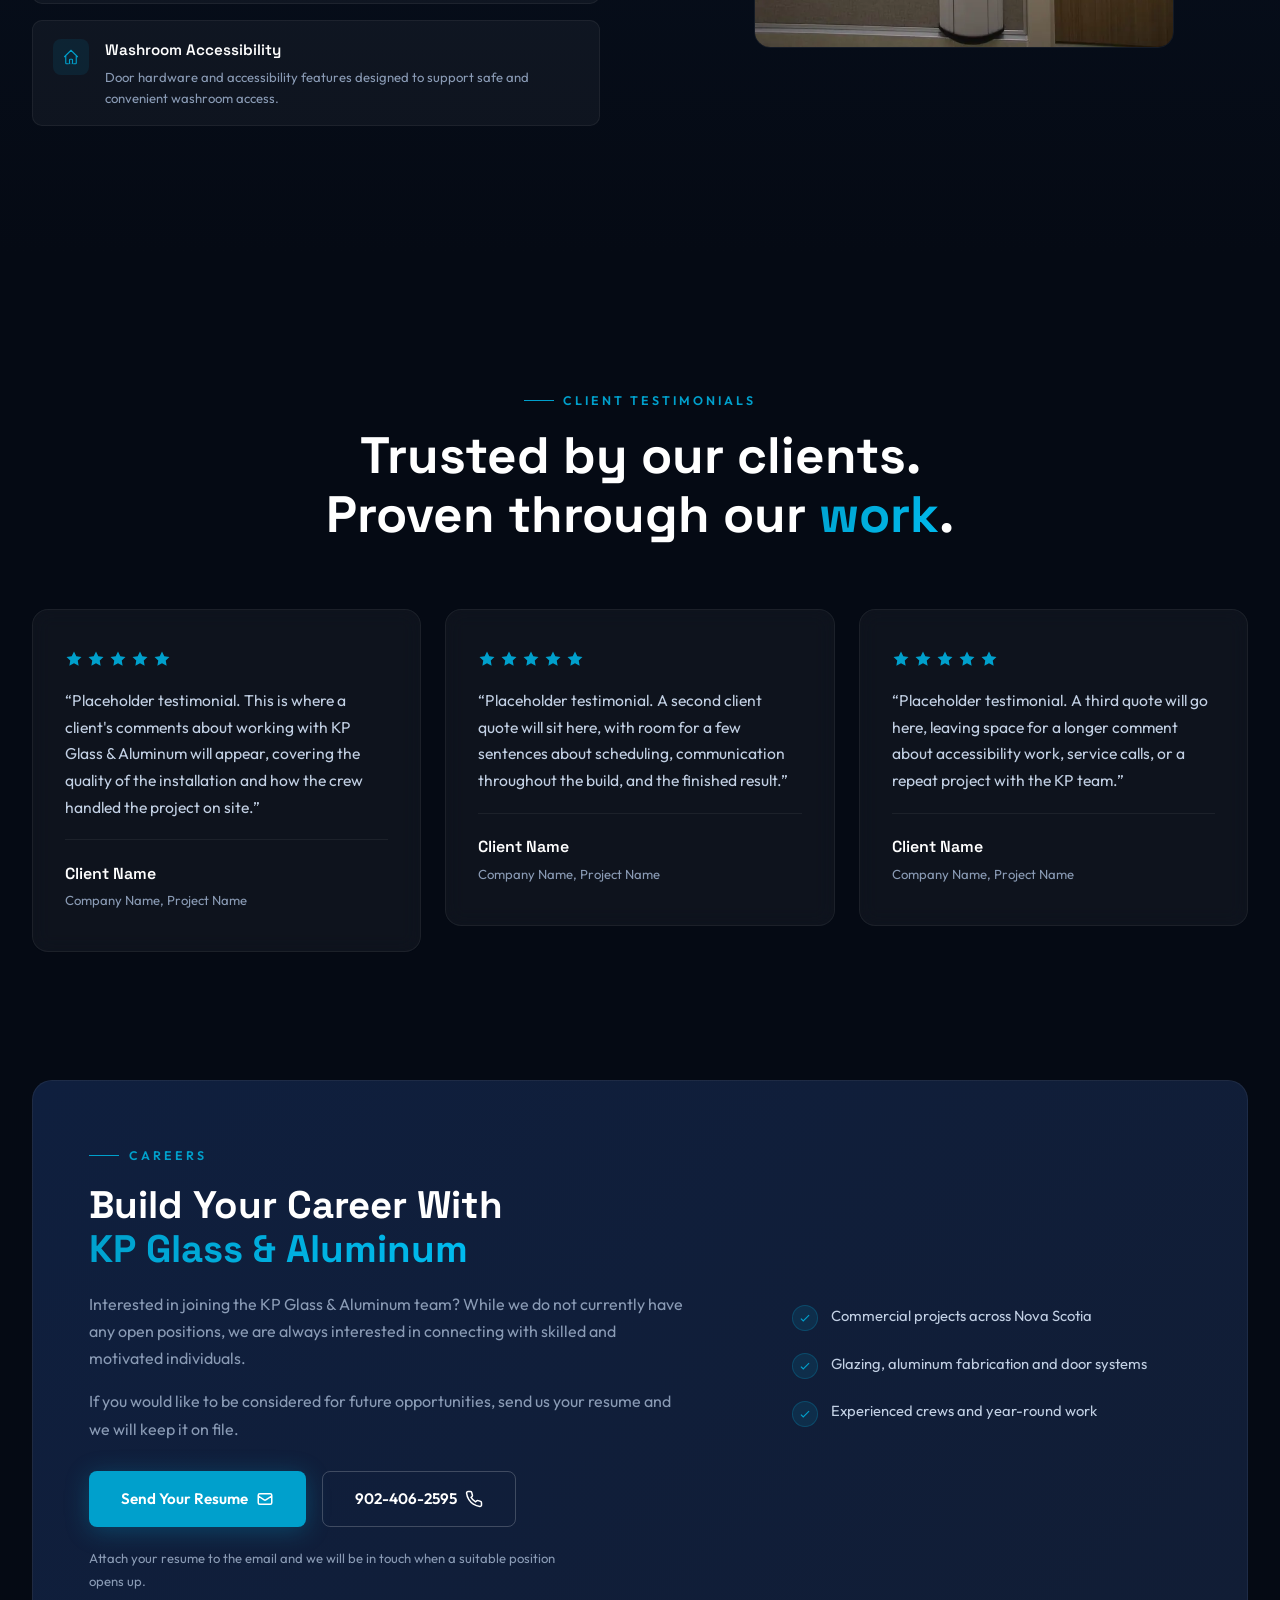
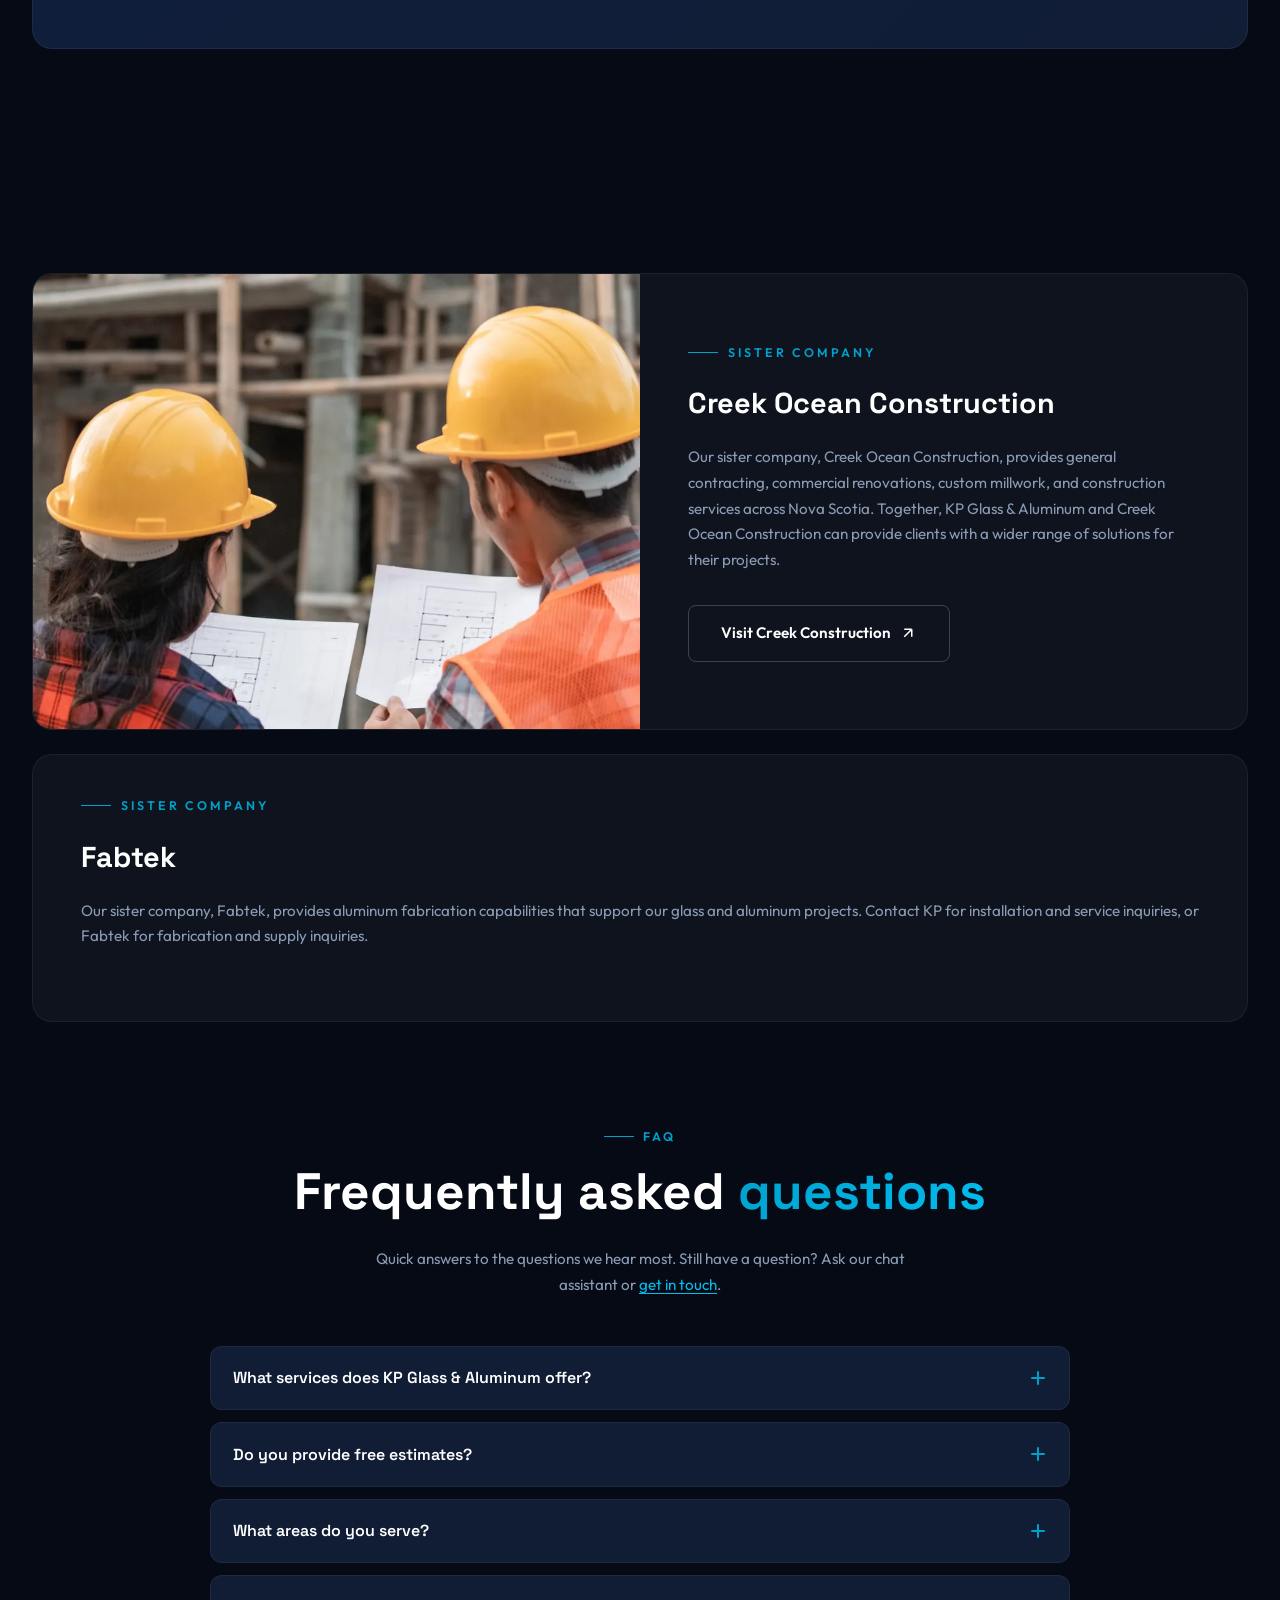
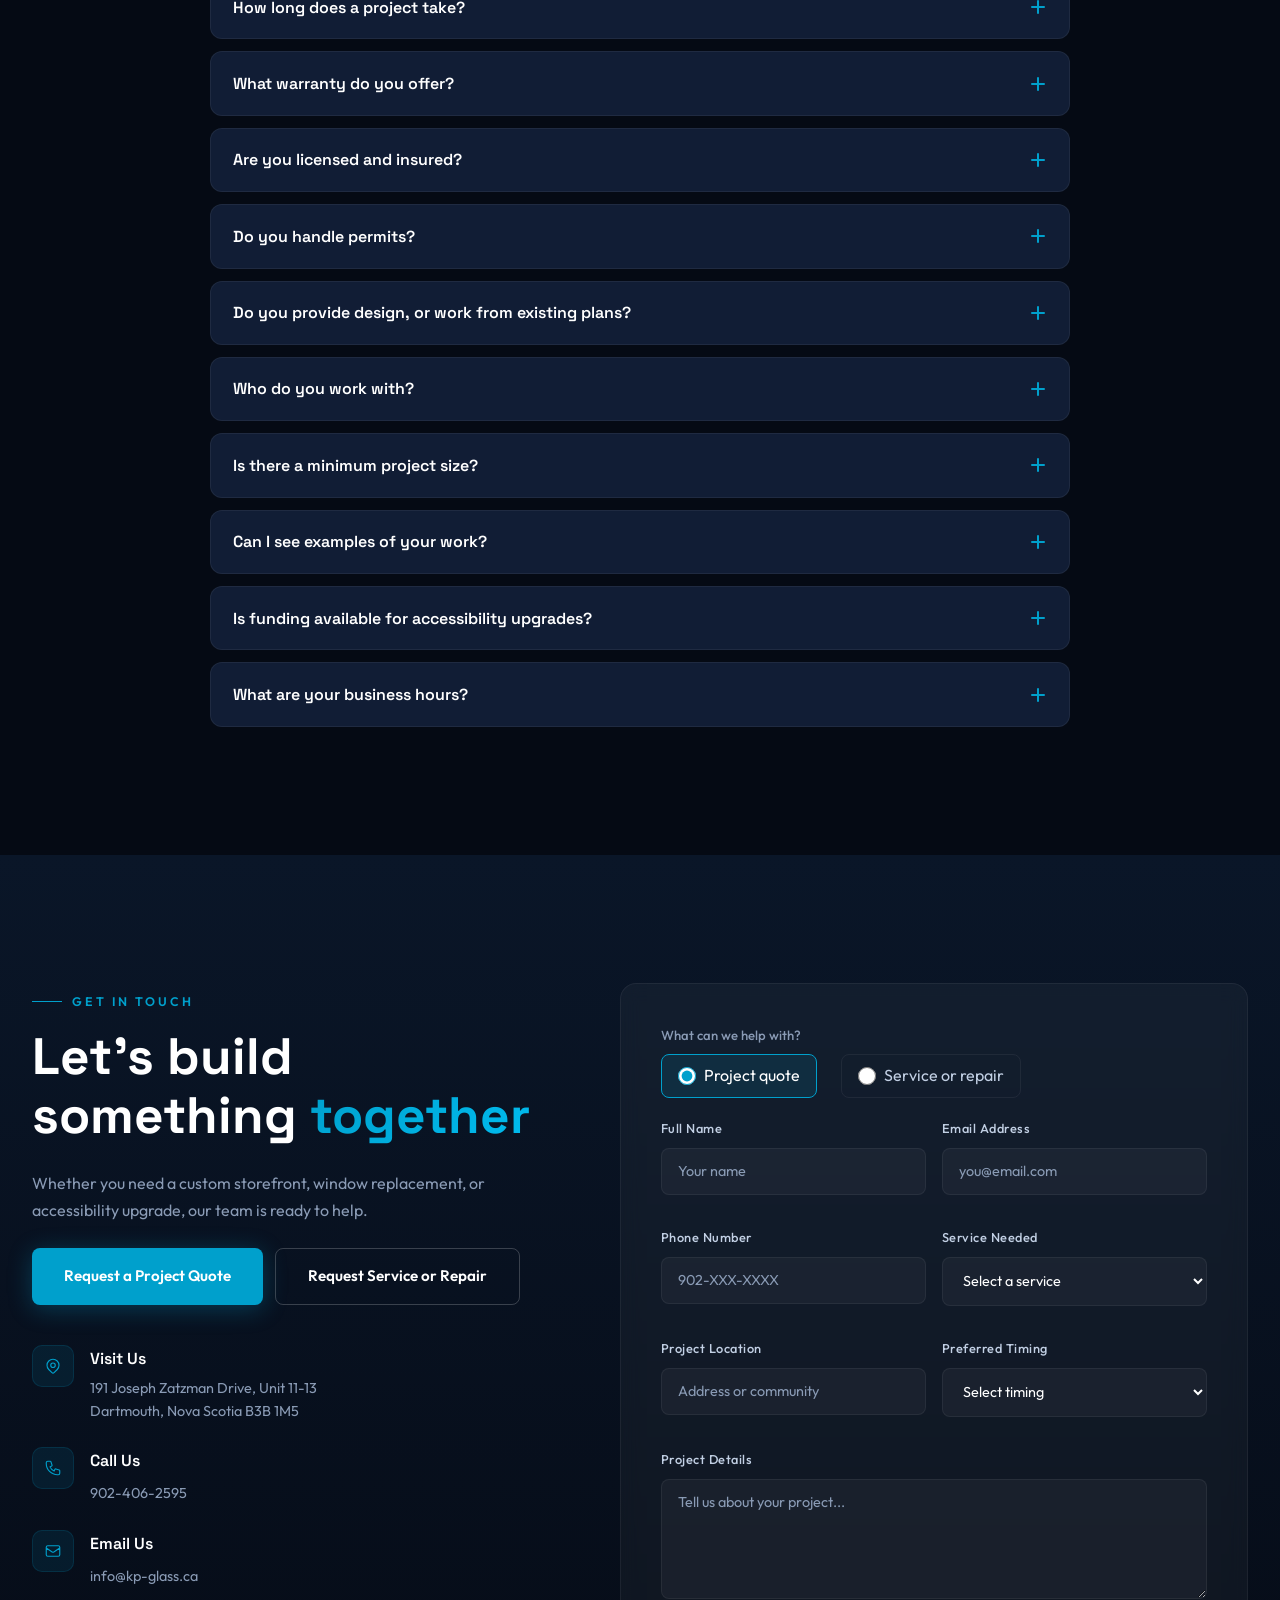
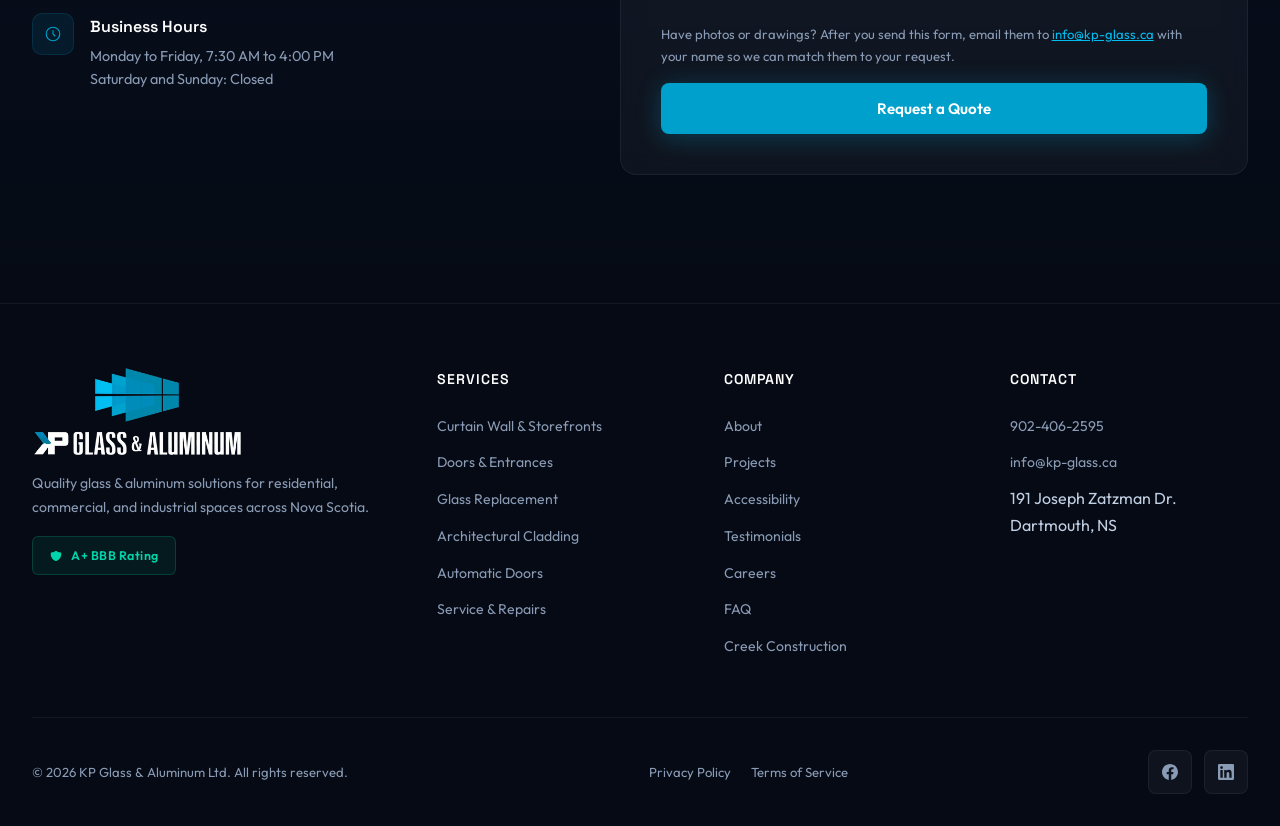
==== commit 582f4b1b: "Third accessibility service: Washroom Accessibility (client wording) Co-Authored-By: Claude Opus 5.5" ====
--- a/index.html
+++ b/index.html
@@ -1971,8 +1971,8 @@
           <div class="access-item">
             <div class="icon"><svg fill="none" stroke="currentColor" stroke-width="1.5" viewBox="0 0 24 24"><path d="M3 12l2-2m0 0l7-7 7 7M5 10v10a1 1 0 001 1h3m10-11l2 2m-2-2v10a1 1 0 01-1 1h-3m-4 0a1 1 0 01-1-1v-4a1 1 0 011-1h2a1 1 0 011 1v4a1 1 0 01-1 1"/></svg></div>
             <div>
-              <h3>Accessible Ramps &amp; Washrooms</h3>
-              <p>Complete accessibility renovations for ramps, washrooms, and common areas.</p>
+              <h3>Washroom Accessibility</h3>
+              <p>Door hardware and accessibility features designed to support safe and convenient washroom access.</p>
             </div>
           </div>
         </div>
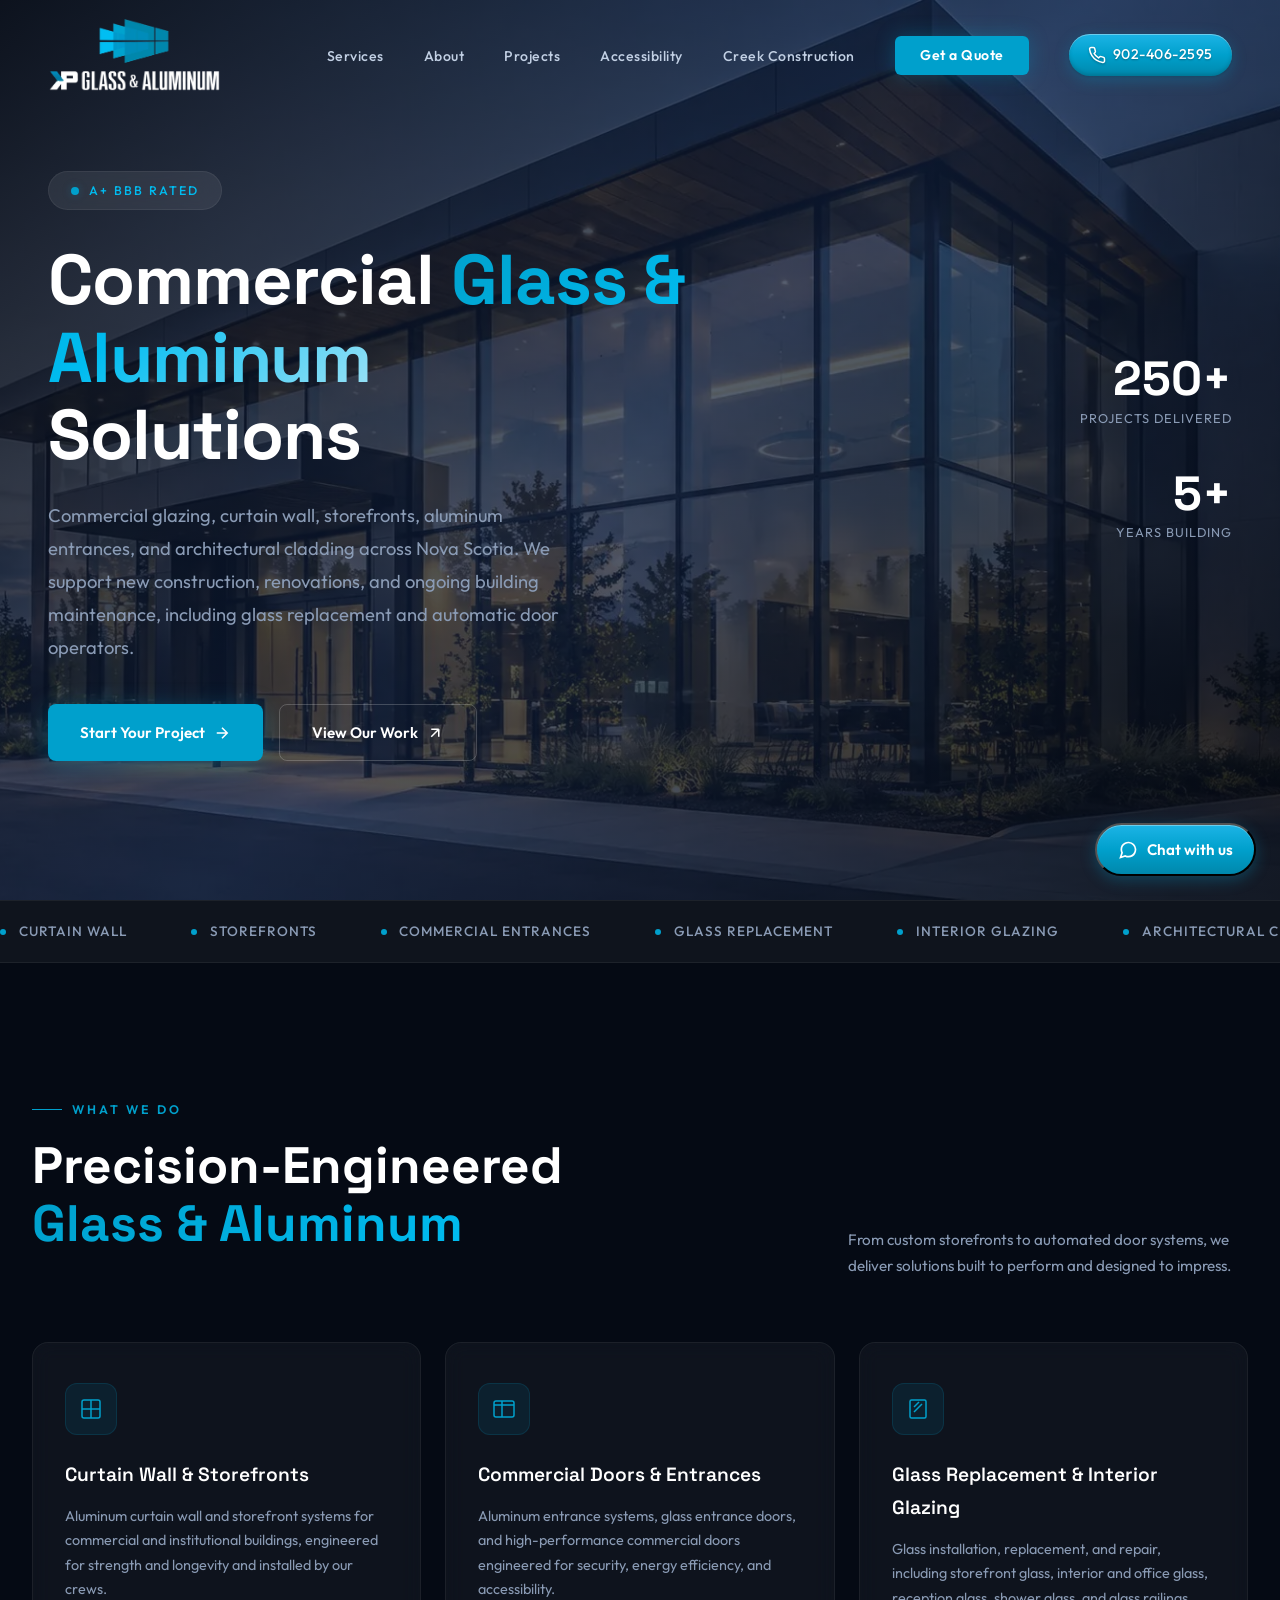
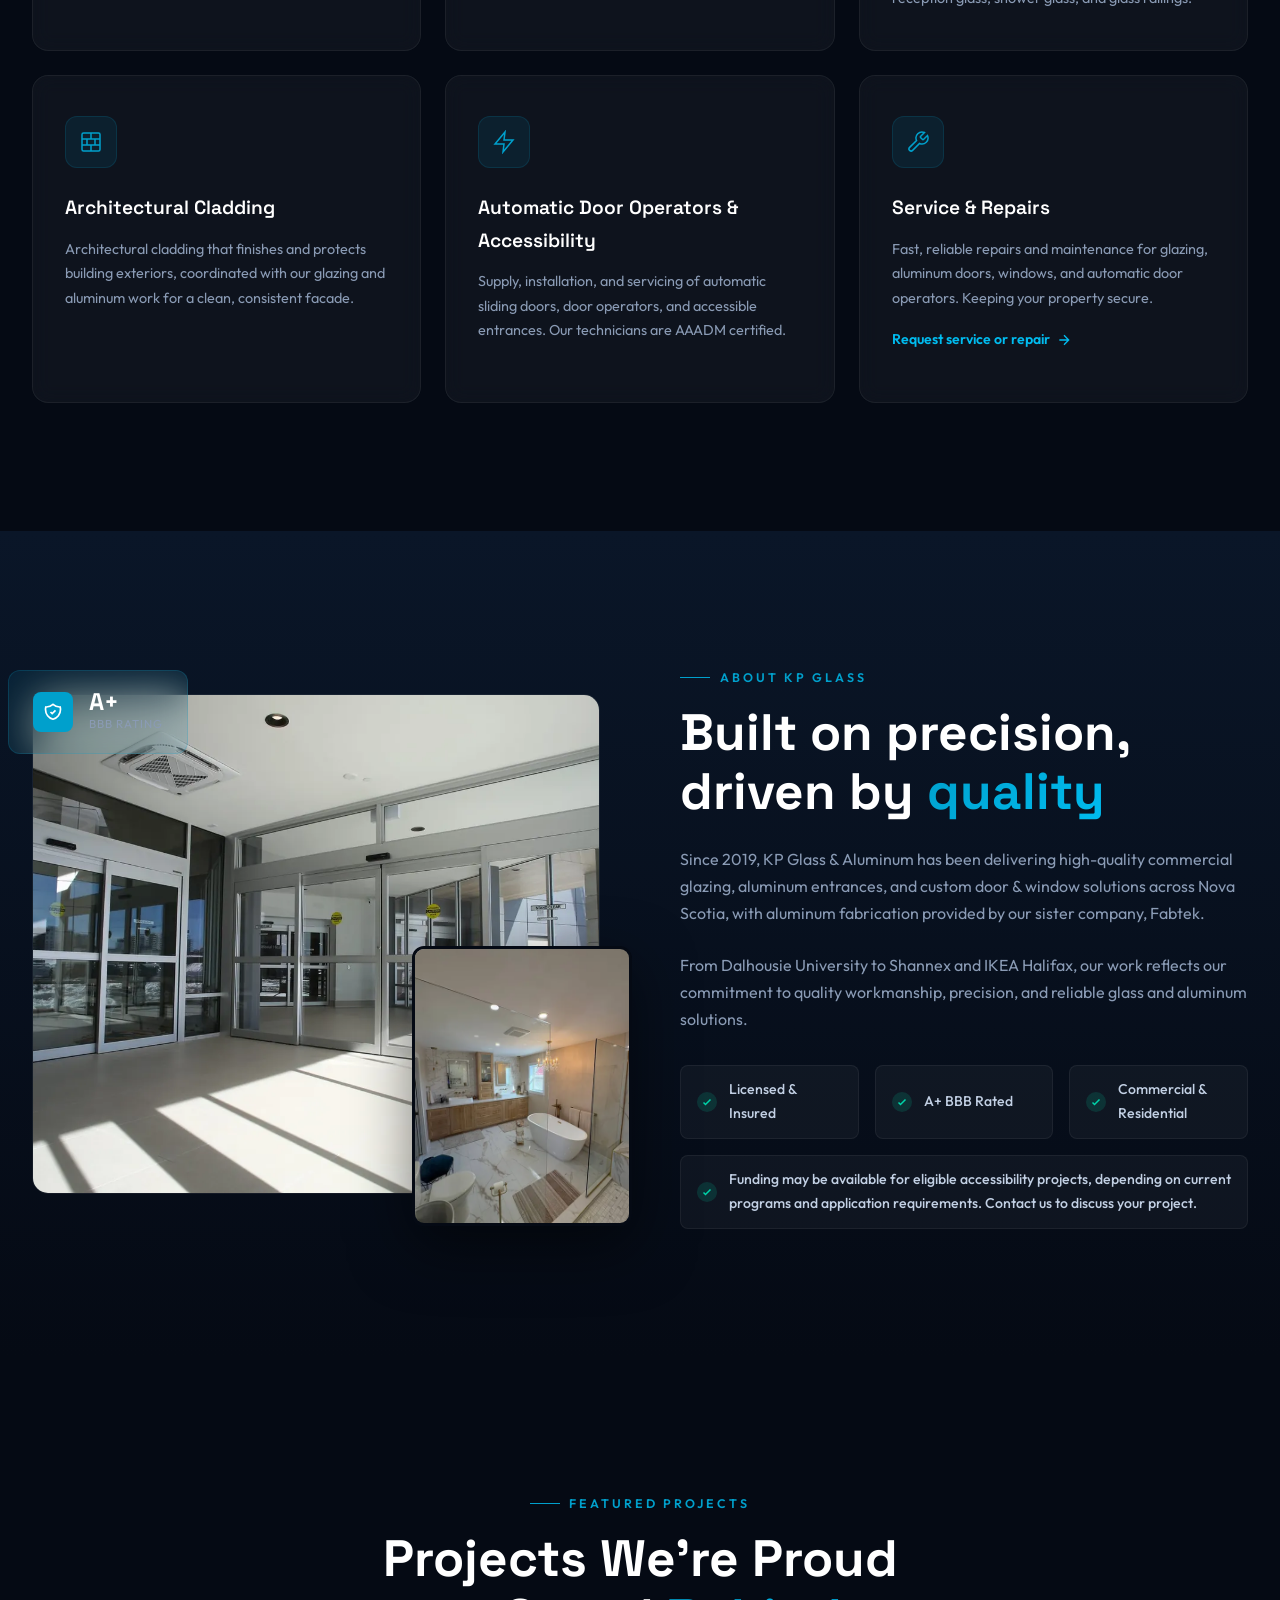
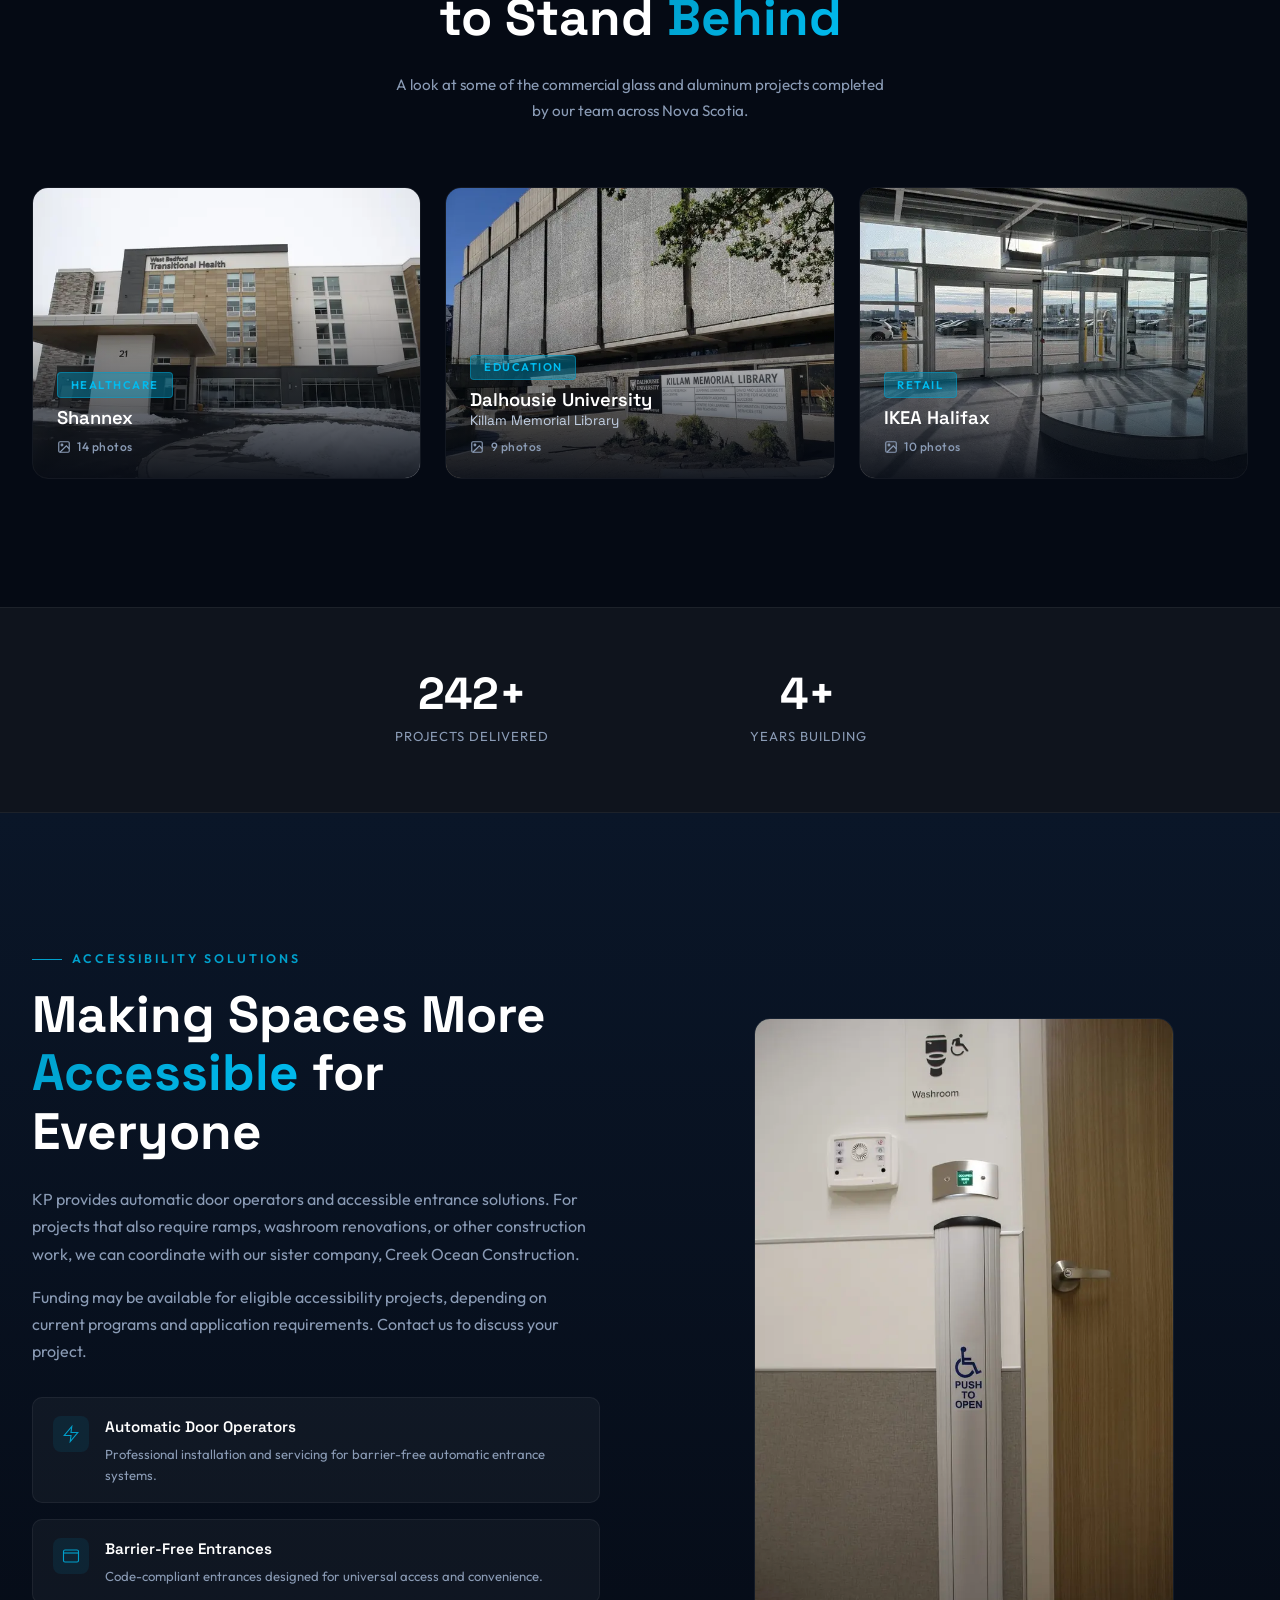
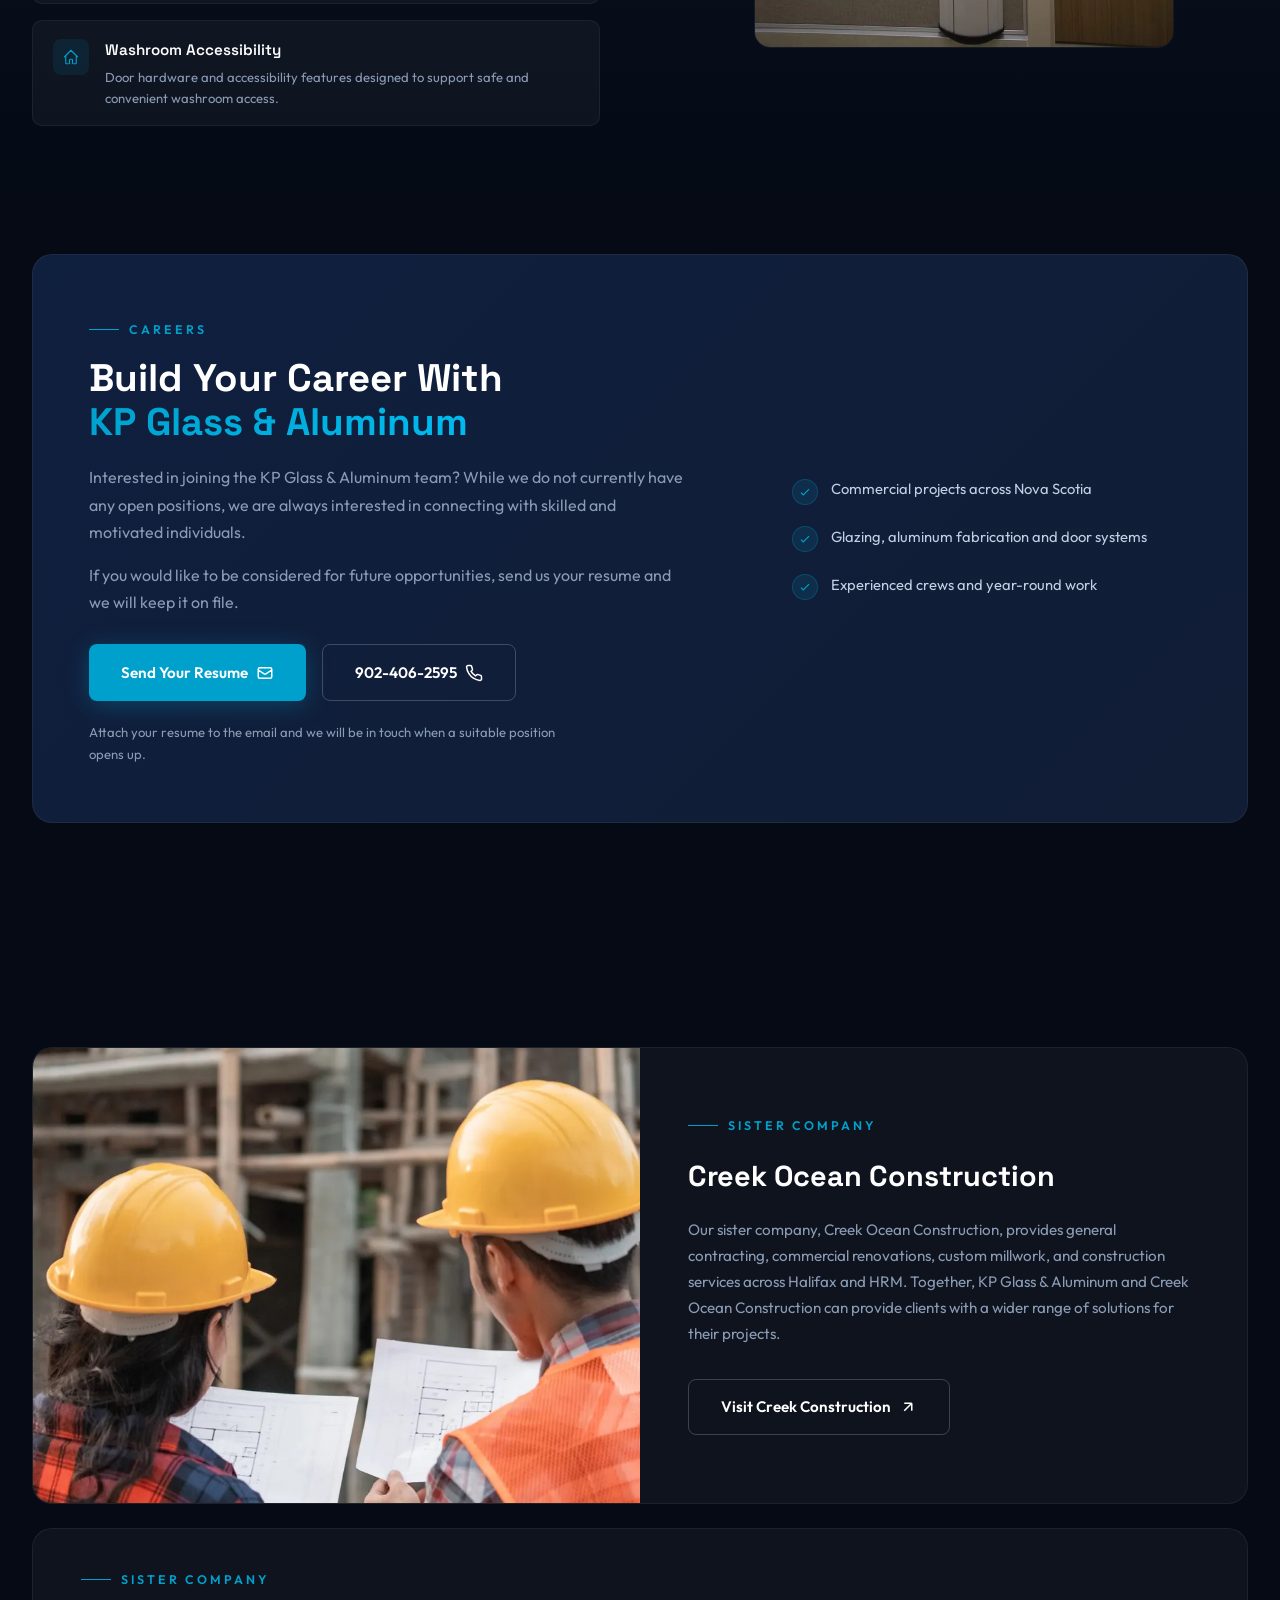
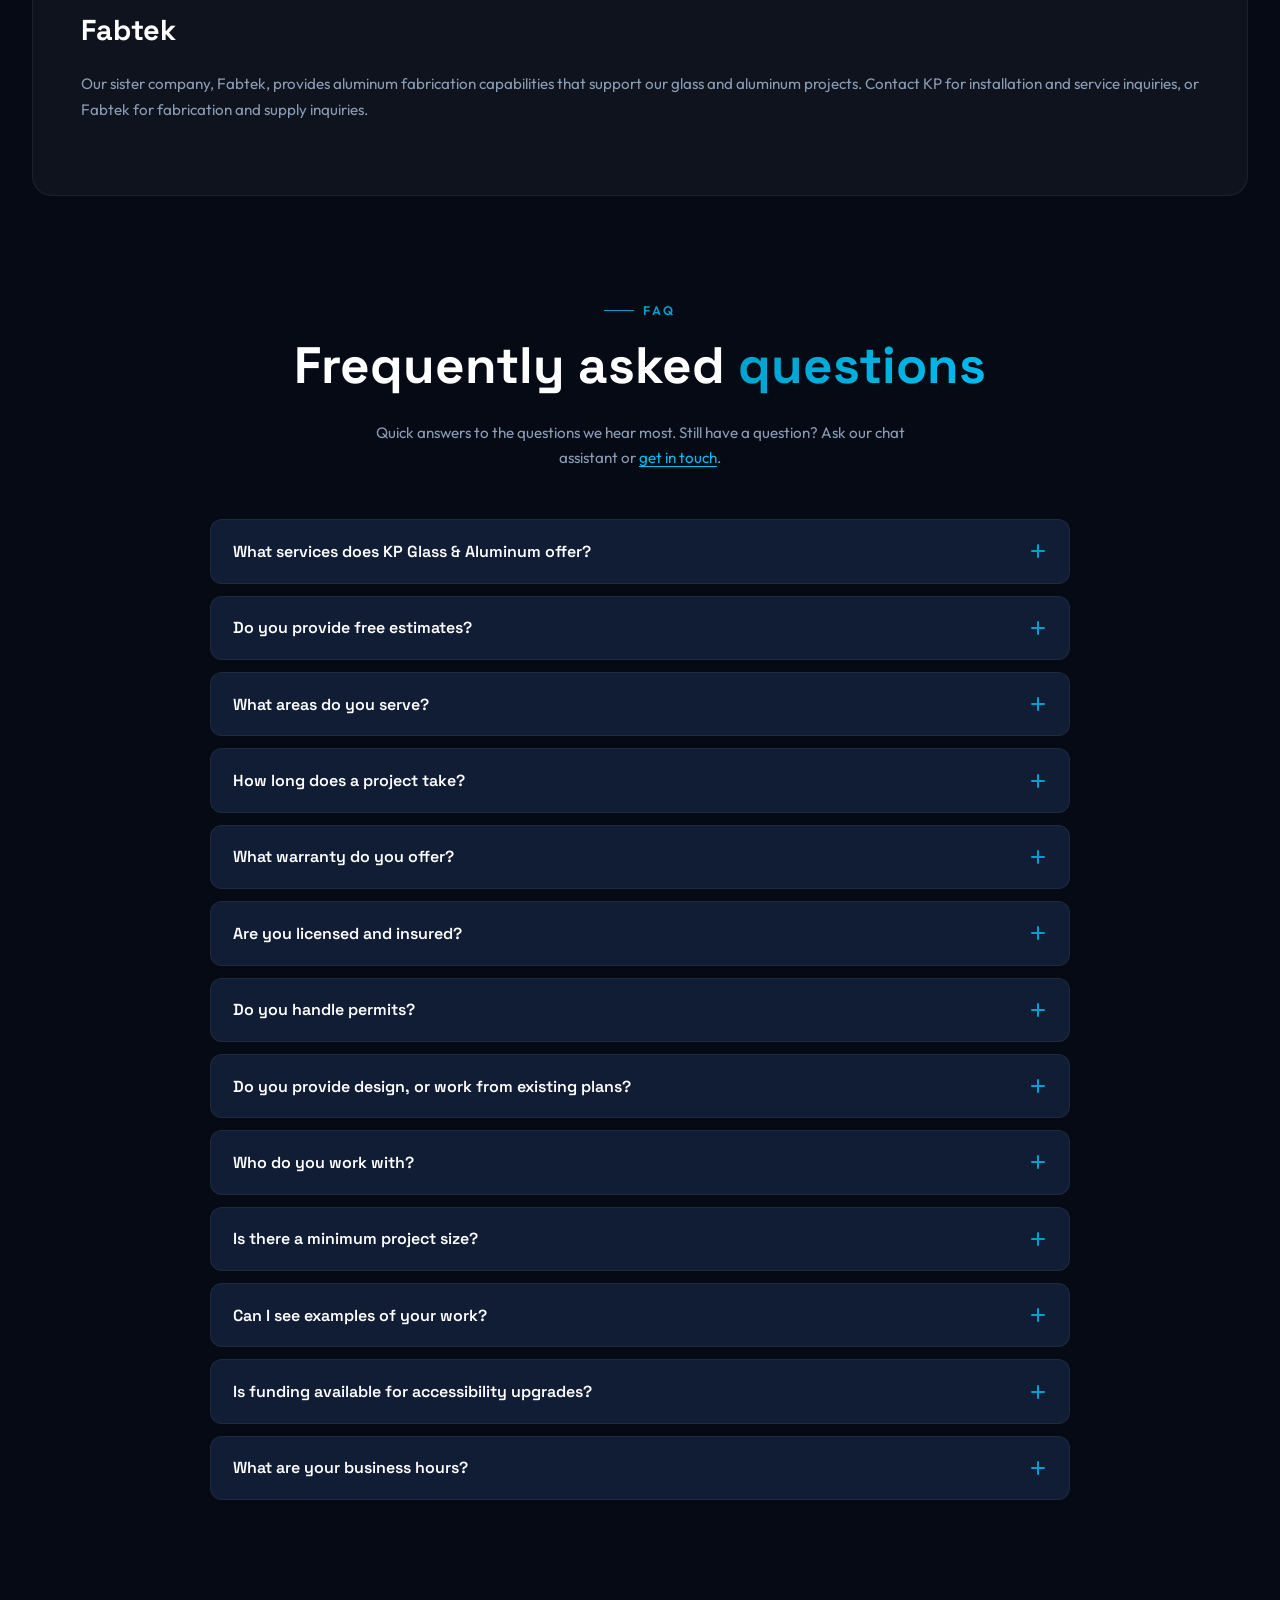
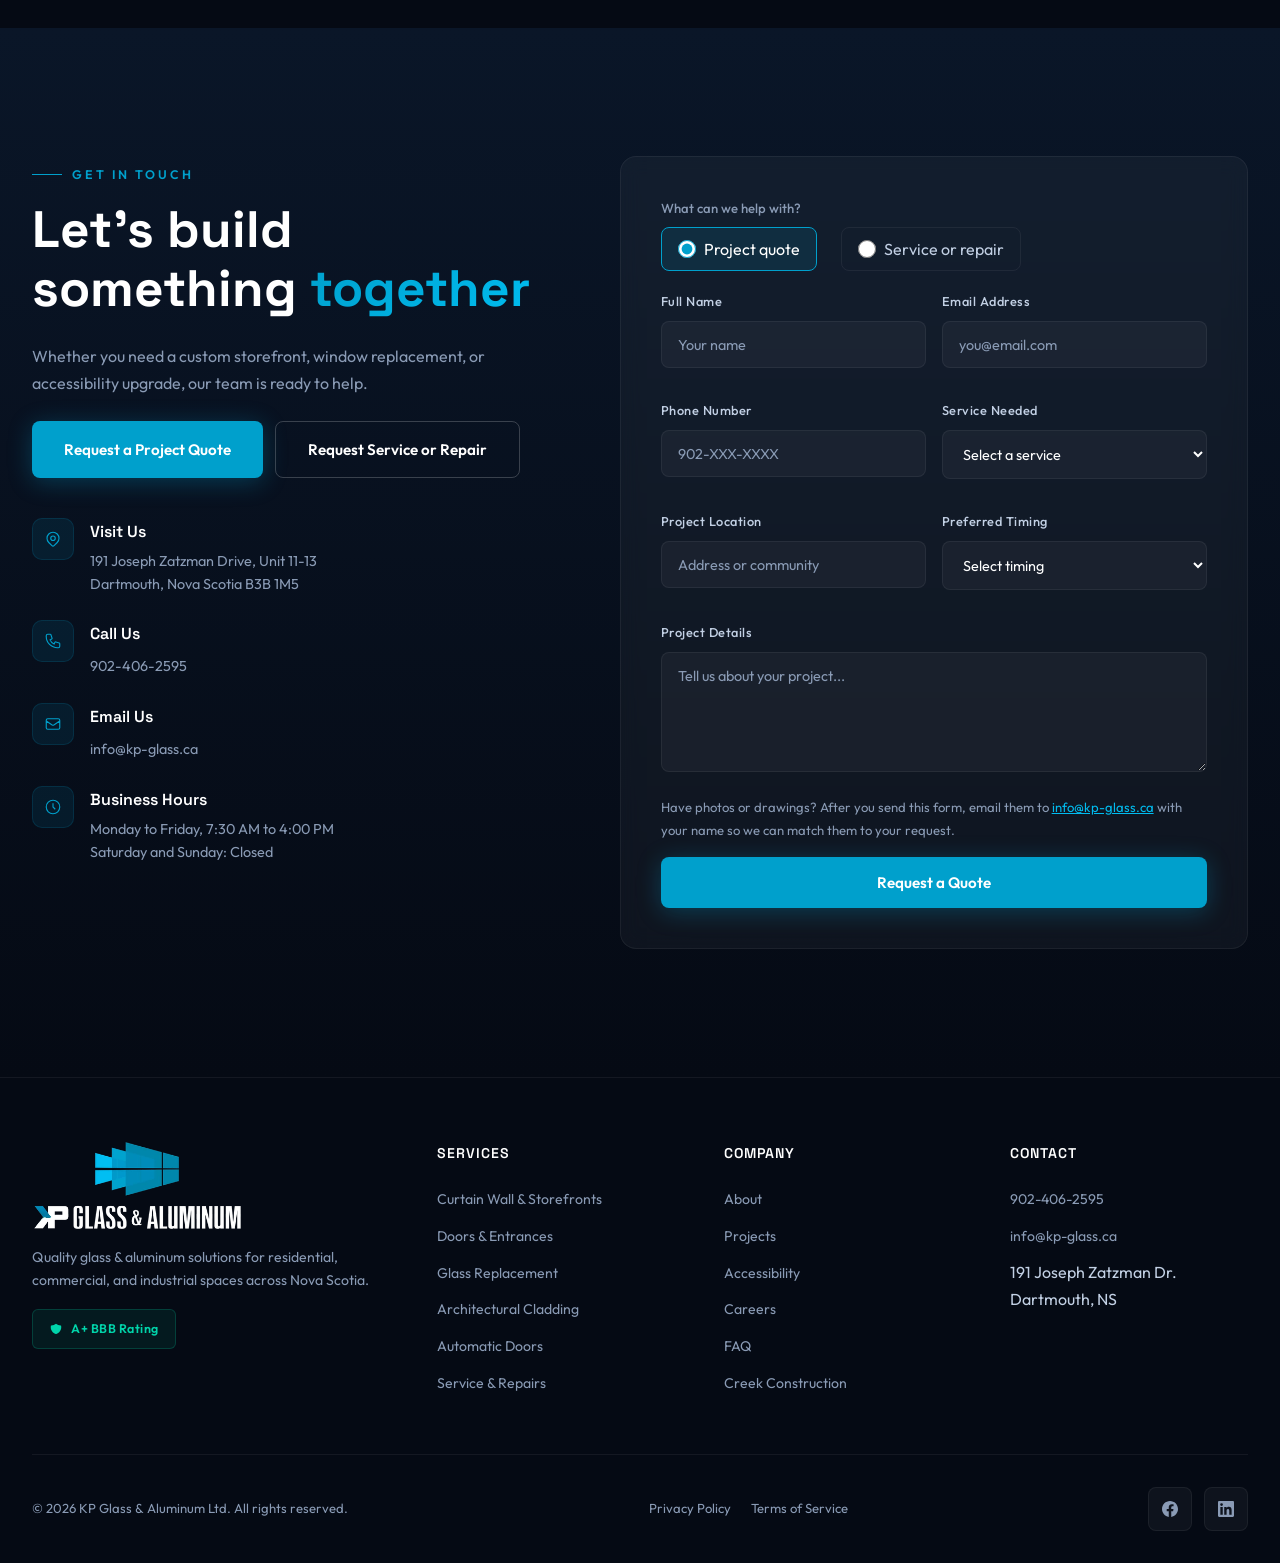
==== commit 9fb61fc0: "Launch prep: hide placeholder testimonials, final Creek links, HRM wording for Creek, upgrade chatbo" ====
--- a/index.html
+++ b/index.html
@@ -1711,7 +1711,7 @@
       <li><a href="#about">About</a></li>
       <li><a href="#projects">Projects</a></li>
       <li><a href="#accessibility">Accessibility</a></li>
-      <li><a href="https://creek-ocean.pages.dev/" target="_blank" rel="noopener noreferrer">Creek Construction</a></li>
+      <li><a href="https://creek.construction/" target="_blank" rel="noopener noreferrer">Creek Construction</a></li>
       <li><a href="#contact" class="nav-cta" data-inquiry="quote">Get a Quote</a></li>
       <li><a href="tel:+19024062595" class="nav-phone" aria-label="Call KP Glass at 902-406-2595"><svg width="18" height="18" viewBox="0 0 24 24" fill="none" stroke="currentColor" stroke-width="2" stroke-linecap="round" stroke-linejoin="round"><path d="M22 16.92v3a2 2 0 0 1-2.18 2 19.79 19.79 0 0 1-8.63-3.07 19.5 19.5 0 0 1-6-6 19.79 19.79 0 0 1-3.07-8.67A2 2 0 0 1 4.11 2h3a2 2 0 0 1 2 1.72c.127.96.361 1.903.7 2.81a2 2 0 0 1-.45 2.11L8.09 9.91a16 16 0 0 0 6 6l1.27-1.27a2 2 0 0 1 2.11-.45c.907.339 1.85.573 2.81.7A2 2 0 0 1 22 16.92z"/></svg> 902-406-2595</a></li>
     </ul>
@@ -1984,65 +1984,6 @@
   </div>
 </section>
 
-<!-- CLIENT TESTIMONIALS -->
-<!-- ============================================================
-     PLACEHOLDER CONTENT: the quotes, names and companies below are
-     stand-ins so the layout can be reviewed. Replace all three with
-     the real testimonials once KP provides them.
-     ============================================================ -->
-<section class="testimonials" id="testimonials">
-  <div class="container">
-    <div class="testimonials-header">
-      <div class="section-label reveal">Client Testimonials</div>
-      <h2 class="section-title reveal reveal-delay-1">Trusted by our clients.<br>Proven through our <em>work</em>.</h2>
-    </div>
-    <div class="testimonials-grid">
-      <figure class="testimonial-card reveal">
-        <div class="testimonial-stars" role="img" aria-label="Rated 5 out of 5">
-          <svg fill="currentColor" viewBox="0 0 24 24"><path d="M12 2l3.09 6.26L22 9.27l-5 4.87 1.18 6.88L12 17.77l-6.18 3.25L7 14.14 2 9.27l6.91-1.01L12 2z"/></svg>
-          <svg fill="currentColor" viewBox="0 0 24 24"><path d="M12 2l3.09 6.26L22 9.27l-5 4.87 1.18 6.88L12 17.77l-6.18 3.25L7 14.14 2 9.27l6.91-1.01L12 2z"/></svg>
-          <svg fill="currentColor" viewBox="0 0 24 24"><path d="M12 2l3.09 6.26L22 9.27l-5 4.87 1.18 6.88L12 17.77l-6.18 3.25L7 14.14 2 9.27l6.91-1.01L12 2z"/></svg>
-          <svg fill="currentColor" viewBox="0 0 24 24"><path d="M12 2l3.09 6.26L22 9.27l-5 4.87 1.18 6.88L12 17.77l-6.18 3.25L7 14.14 2 9.27l6.91-1.01L12 2z"/></svg>
-          <svg fill="currentColor" viewBox="0 0 24 24"><path d="M12 2l3.09 6.26L22 9.27l-5 4.87 1.18 6.88L12 17.77l-6.18 3.25L7 14.14 2 9.27l6.91-1.01L12 2z"/></svg>
-        </div>
-        <blockquote>Placeholder testimonial. This is where a client's comments about working with KP Glass &amp; Aluminum will appear, covering the quality of the installation and how the crew handled the project on site.</blockquote>
-        <figcaption>
-          <span class="testimonial-name">Client Name</span>
-          <span class="testimonial-role">Company Name, Project Name</span>
-        </figcaption>
-      </figure>
-      <figure class="testimonial-card reveal reveal-delay-1">
-        <div class="testimonial-stars" role="img" aria-label="Rated 5 out of 5">
-          <svg fill="currentColor" viewBox="0 0 24 24"><path d="M12 2l3.09 6.26L22 9.27l-5 4.87 1.18 6.88L12 17.77l-6.18 3.25L7 14.14 2 9.27l6.91-1.01L12 2z"/></svg>
-          <svg fill="currentColor" viewBox="0 0 24 24"><path d="M12 2l3.09 6.26L22 9.27l-5 4.87 1.18 6.88L12 17.77l-6.18 3.25L7 14.14 2 9.27l6.91-1.01L12 2z"/></svg>
-          <svg fill="currentColor" viewBox="0 0 24 24"><path d="M12 2l3.09 6.26L22 9.27l-5 4.87 1.18 6.88L12 17.77l-6.18 3.25L7 14.14 2 9.27l6.91-1.01L12 2z"/></svg>
-          <svg fill="currentColor" viewBox="0 0 24 24"><path d="M12 2l3.09 6.26L22 9.27l-5 4.87 1.18 6.88L12 17.77l-6.18 3.25L7 14.14 2 9.27l6.91-1.01L12 2z"/></svg>
-          <svg fill="currentColor" viewBox="0 0 24 24"><path d="M12 2l3.09 6.26L22 9.27l-5 4.87 1.18 6.88L12 17.77l-6.18 3.25L7 14.14 2 9.27l6.91-1.01L12 2z"/></svg>
-        </div>
-        <blockquote>Placeholder testimonial. A second client quote will sit here, with room for a few sentences about scheduling, communication throughout the build, and the finished result.</blockquote>
-        <figcaption>
-          <span class="testimonial-name">Client Name</span>
-          <span class="testimonial-role">Company Name, Project Name</span>
-        </figcaption>
-      </figure>
-      <figure class="testimonial-card reveal reveal-delay-2">
-        <div class="testimonial-stars" role="img" aria-label="Rated 5 out of 5">
-          <svg fill="currentColor" viewBox="0 0 24 24"><path d="M12 2l3.09 6.26L22 9.27l-5 4.87 1.18 6.88L12 17.77l-6.18 3.25L7 14.14 2 9.27l6.91-1.01L12 2z"/></svg>
-          <svg fill="currentColor" viewBox="0 0 24 24"><path d="M12 2l3.09 6.26L22 9.27l-5 4.87 1.18 6.88L12 17.77l-6.18 3.25L7 14.14 2 9.27l6.91-1.01L12 2z"/></svg>
-          <svg fill="currentColor" viewBox="0 0 24 24"><path d="M12 2l3.09 6.26L22 9.27l-5 4.87 1.18 6.88L12 17.77l-6.18 3.25L7 14.14 2 9.27l6.91-1.01L12 2z"/></svg>
-          <svg fill="currentColor" viewBox="0 0 24 24"><path d="M12 2l3.09 6.26L22 9.27l-5 4.87 1.18 6.88L12 17.77l-6.18 3.25L7 14.14 2 9.27l6.91-1.01L12 2z"/></svg>
-          <svg fill="currentColor" viewBox="0 0 24 24"><path d="M12 2l3.09 6.26L22 9.27l-5 4.87 1.18 6.88L12 17.77l-6.18 3.25L7 14.14 2 9.27l6.91-1.01L12 2z"/></svg>
-        </div>
-        <blockquote>Placeholder testimonial. A third quote will go here, leaving space for a longer comment about accessibility work, service calls, or a repeat project with the KP team.</blockquote>
-        <figcaption>
-          <span class="testimonial-name">Client Name</span>
-          <span class="testimonial-role">Company Name, Project Name</span>
-        </figcaption>
-      </figure>
-    </div>
-  </div>
-</section>
-
 <!-- CAREERS -->
 <section class="careers" id="careers">
   <div class="container">
@@ -2092,8 +2033,8 @@
       <div class="partner-content">
         <div class="section-label">Sister Company</div>
         <h3>Creek Ocean Construction</h3>
-        <p>Our sister company, Creek Ocean Construction, provides general contracting, commercial renovations, custom millwork, and construction services across Nova Scotia. Together, KP Glass &amp; Aluminum and Creek Ocean Construction can provide clients with a wider range of solutions for their projects.</p>
-        <a href="https://creek-ocean.pages.dev/" target="_blank" rel="noopener noreferrer" class="btn btn-outline" style="width:fit-content;">
+        <p>Our sister company, Creek Ocean Construction, provides general contracting, commercial renovations, custom millwork, and construction services across Halifax and HRM. Together, KP Glass &amp; Aluminum and Creek Ocean Construction can provide clients with a wider range of solutions for their projects.</p>
+        <a href="https://creek.construction/" target="_blank" rel="noopener noreferrer" class="btn btn-outline" style="width:fit-content;">
           Visit Creek Construction
           <svg fill="none" stroke="currentColor" stroke-width="2" viewBox="0 0 24 24"><path d="M7 17L17 7M17 7H7m10 0v10"/></svg>
         </a>
@@ -2343,10 +2284,9 @@
           <li><a href="#about">About</a></li>
           <li><a href="#projects">Projects</a></li>
           <li><a href="#accessibility">Accessibility</a></li>
-          <li><a href="#testimonials">Testimonials</a></li>
           <li><a href="#careers">Careers</a></li>
           <li><a href="#faq">FAQ</a></li>
-          <li><a href="https://creek-ocean.pages.dev/" target="_blank" rel="noopener noreferrer">Creek Construction</a></li>
+          <li><a href="https://creek.construction/" target="_blank" rel="noopener noreferrer">Creek Construction</a></li>
         </ul>
       </div>
       <div class="footer-col">
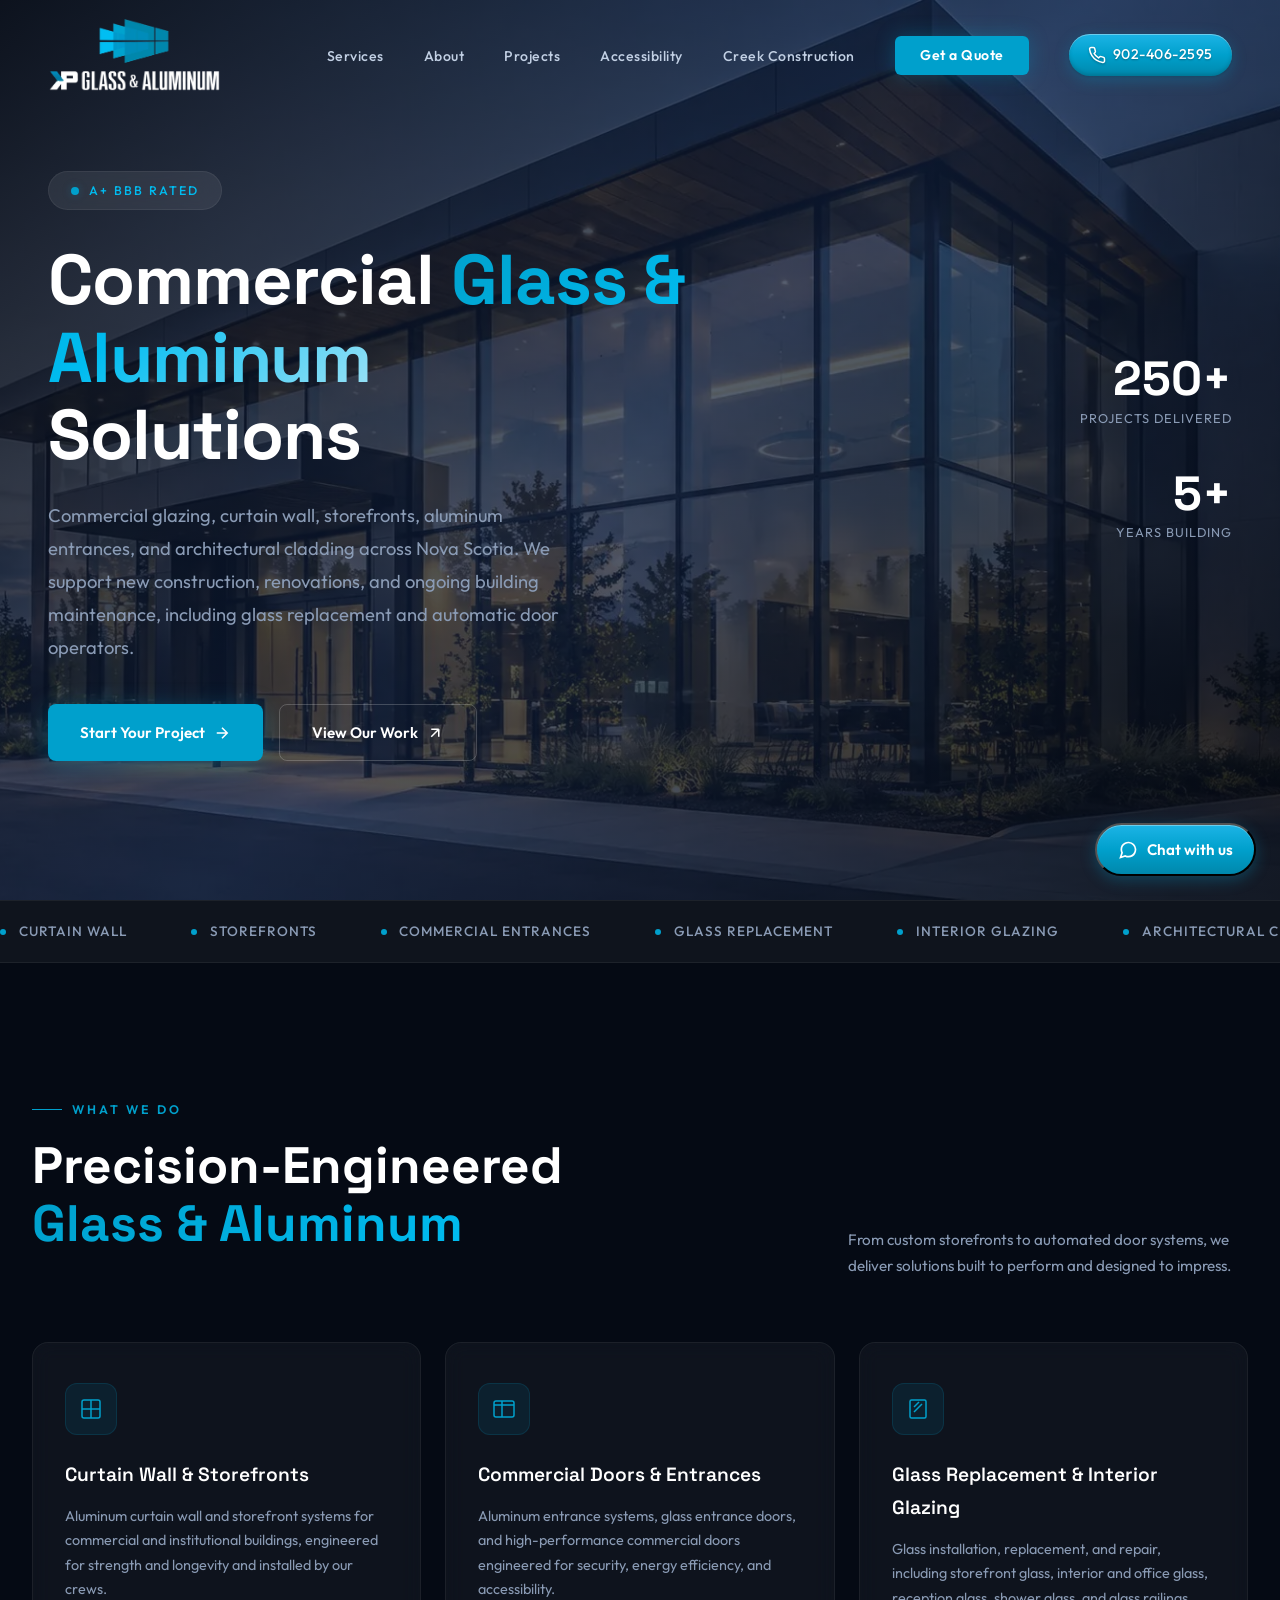
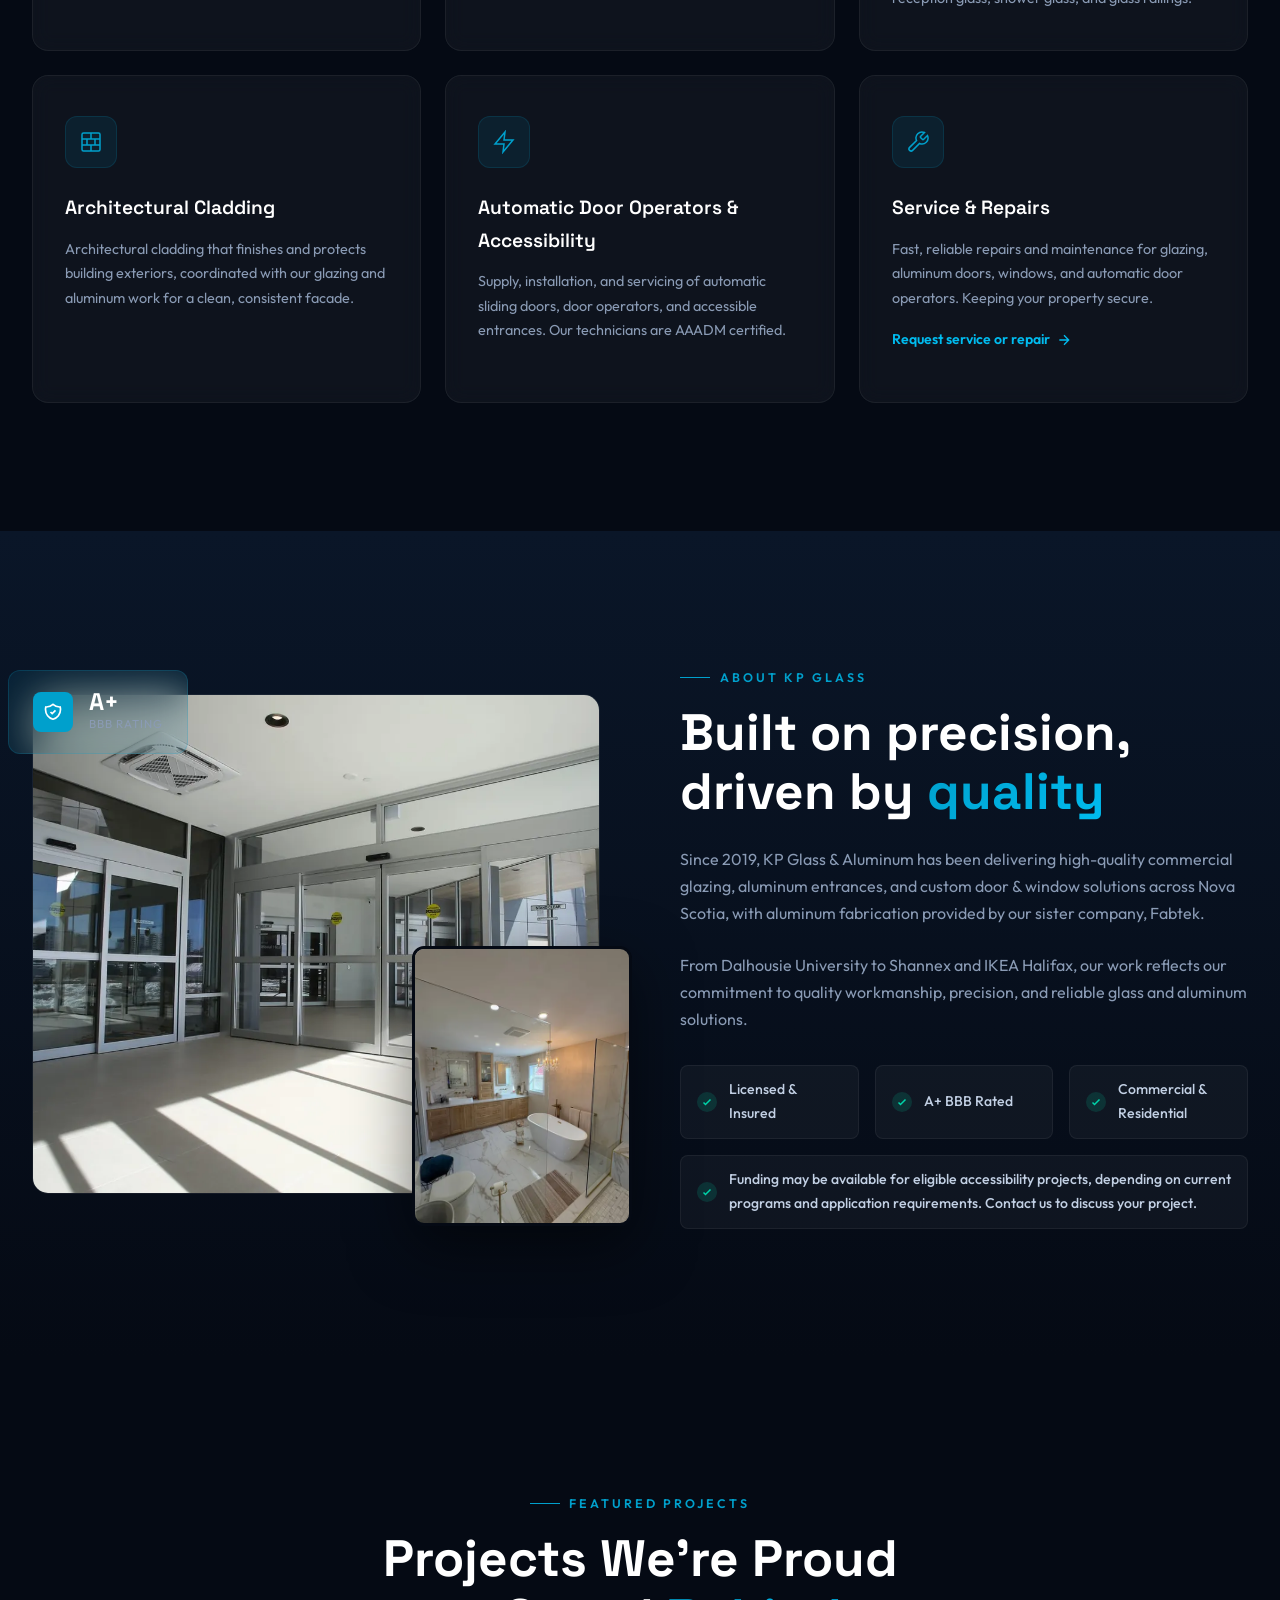
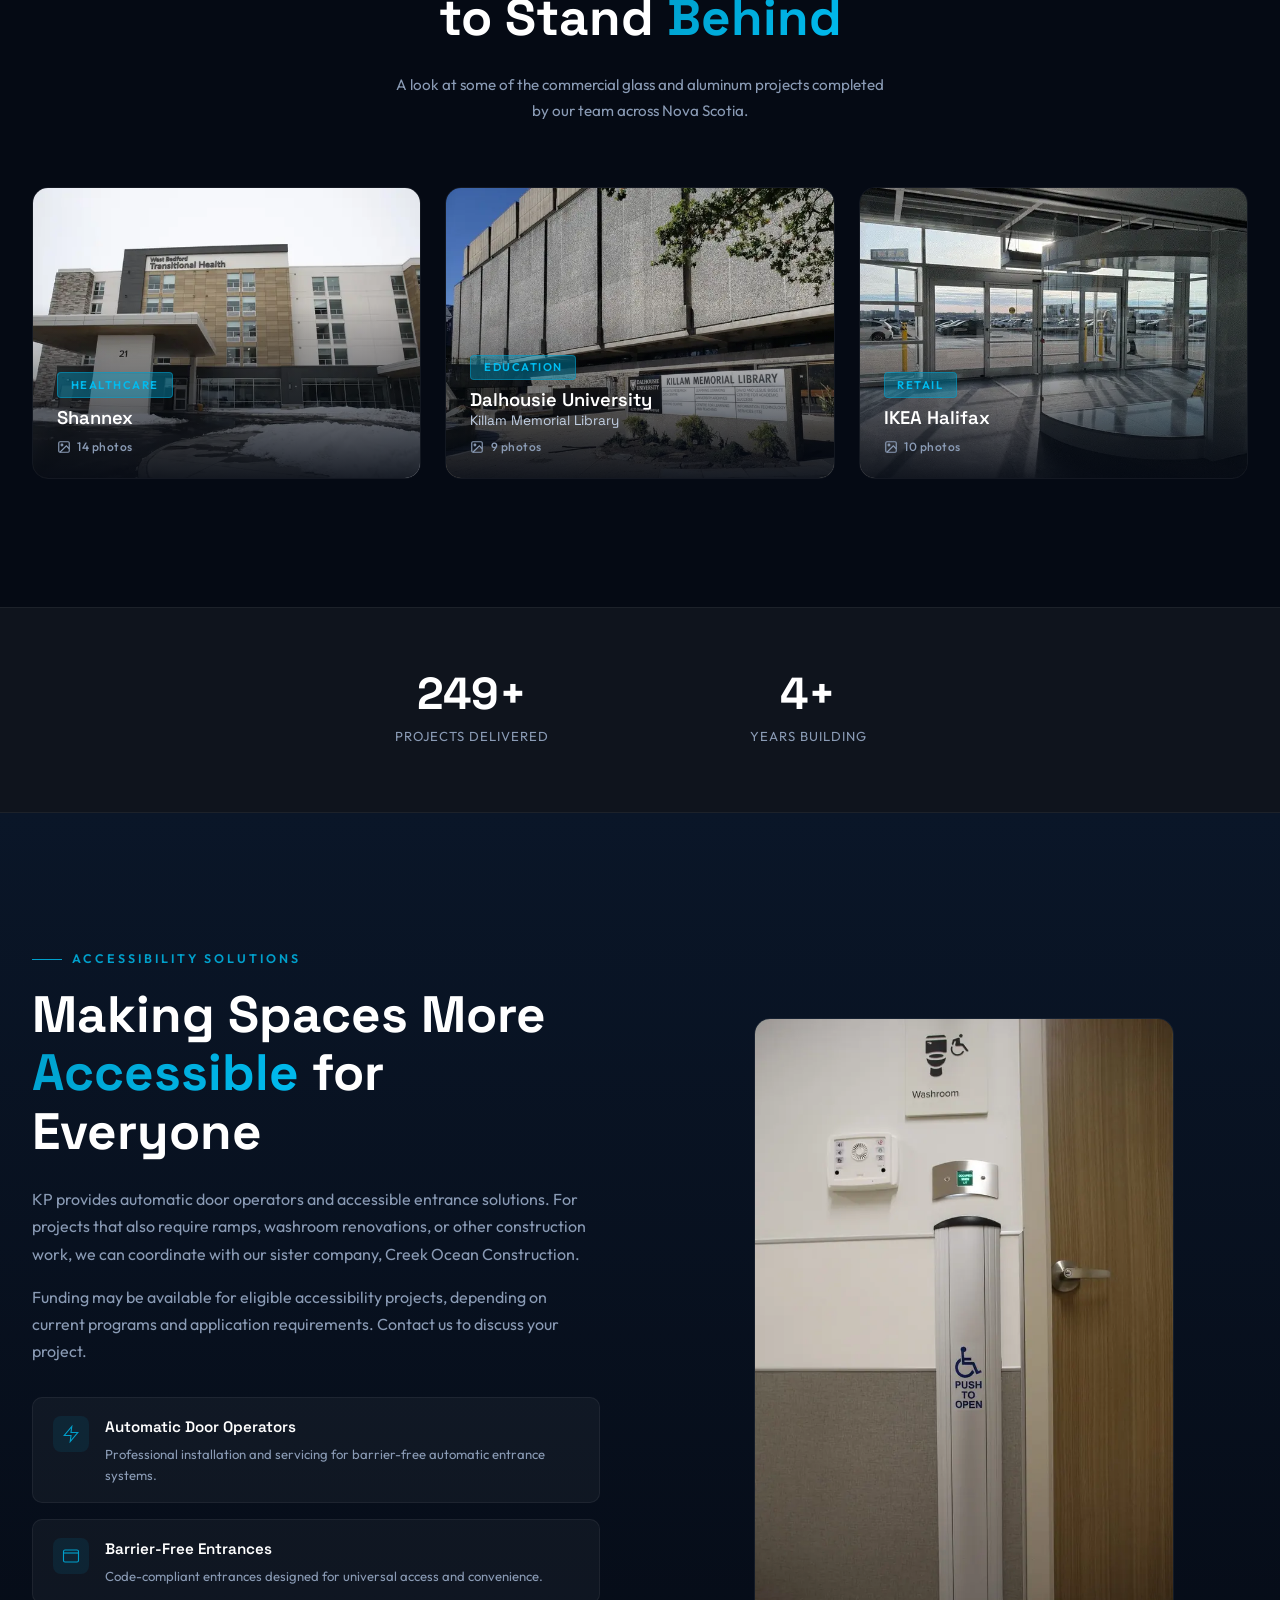
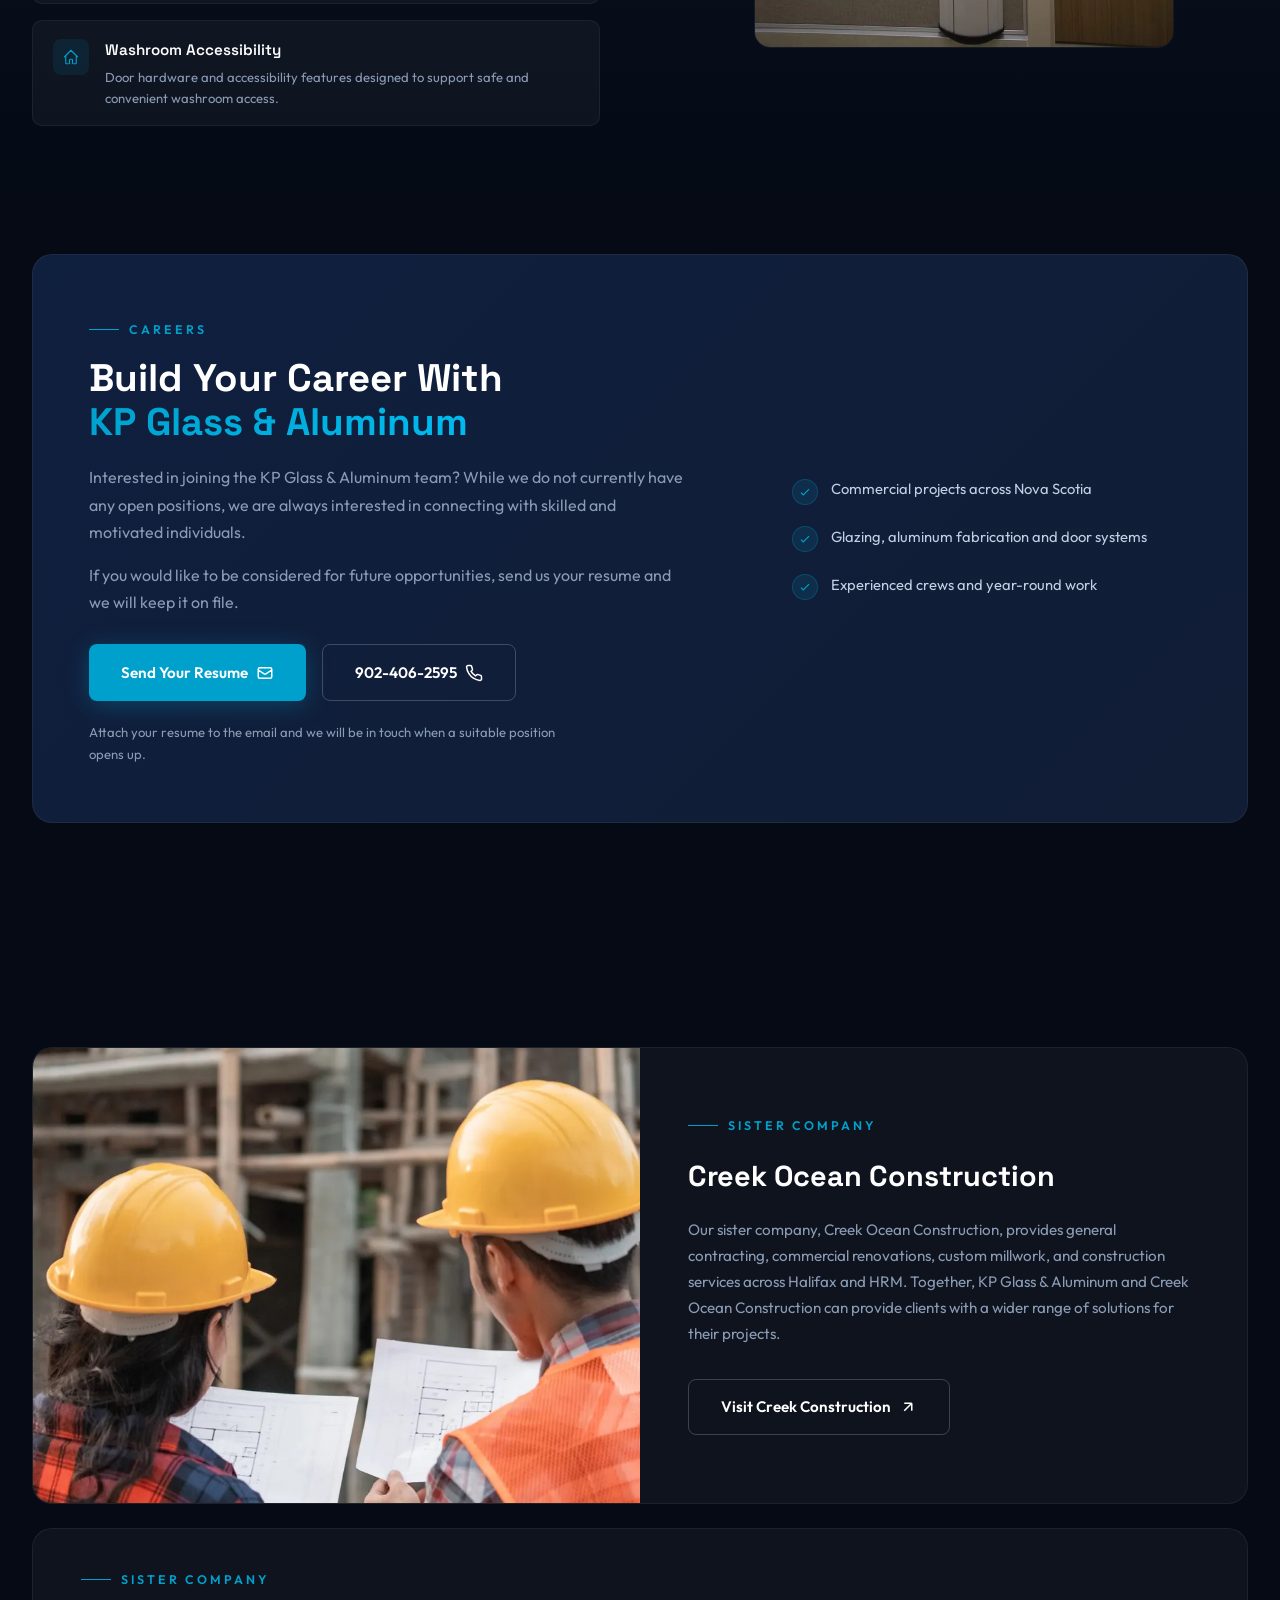
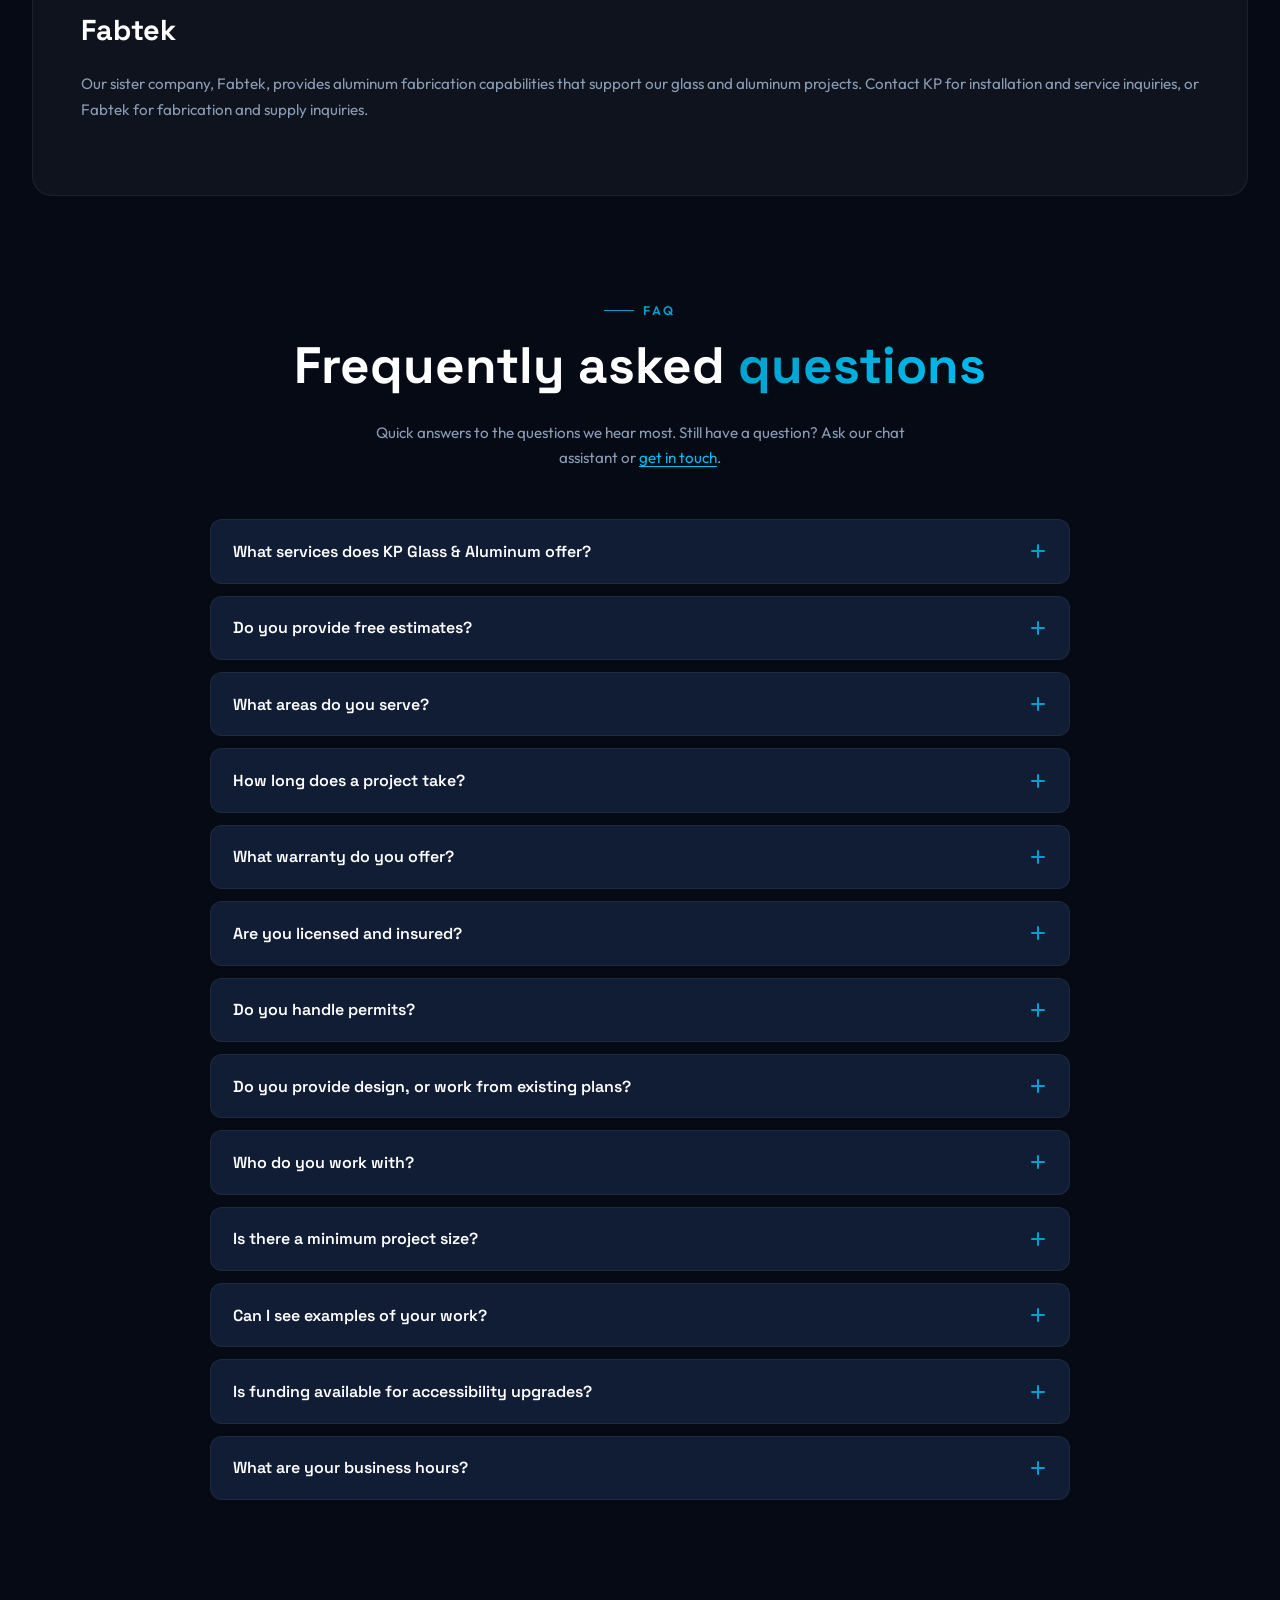
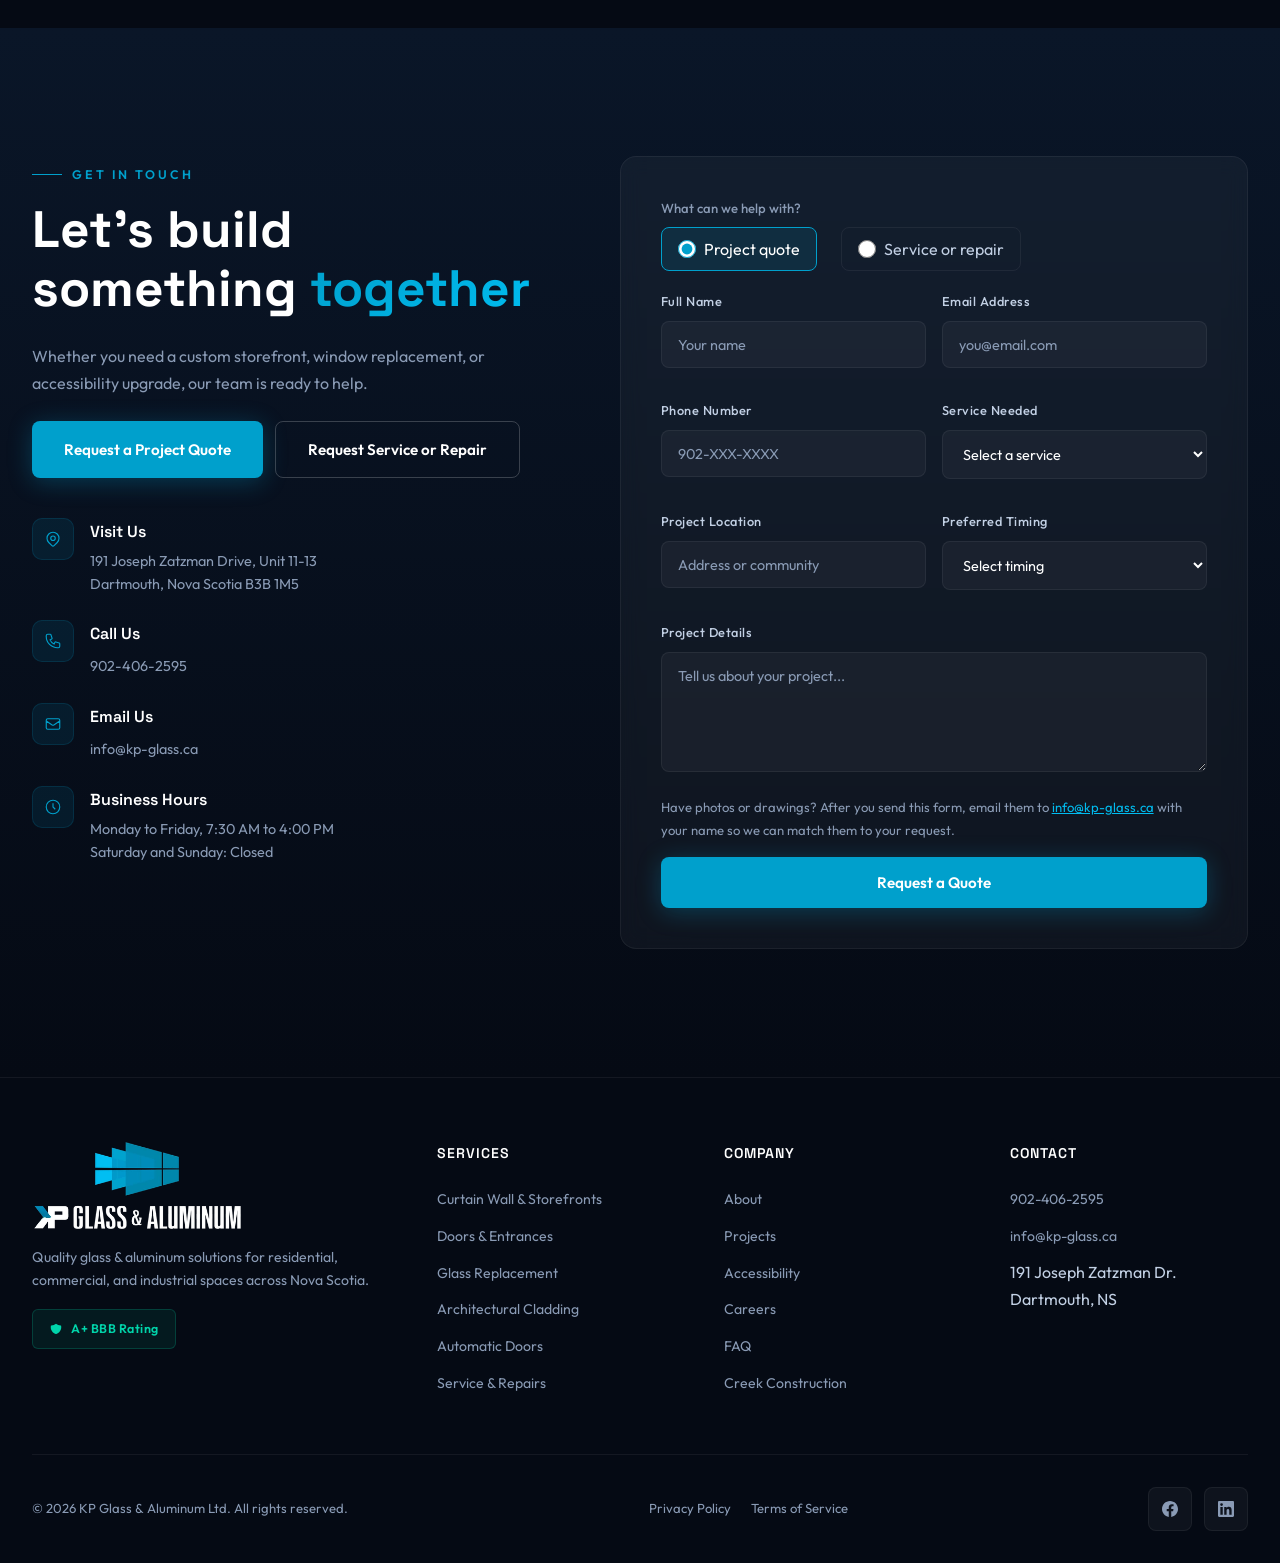
==== commit 05e4787f: "Send KP leads through Formspree; chatbot refers anything unlisted or uncertain to the team Co-Author" ====
--- a/index.html
+++ b/index.html
@@ -1695,7 +1695,7 @@
       .marquee-inner { animation-duration: 15s; }
     }
 </style>
-<link rel="stylesheet" href="chatbot/chatbot.css?v=6">
+<link rel="stylesheet" href="chatbot/chatbot.css?v=7">
 </head>
 <body>
 
@@ -2709,6 +2709,6 @@
     });
 });
 </script>
-<script defer src="chatbot/chatbot.js?v=6"></script>
+<script defer src="chatbot/chatbot.js?v=7"></script>
 </body>
 </html>
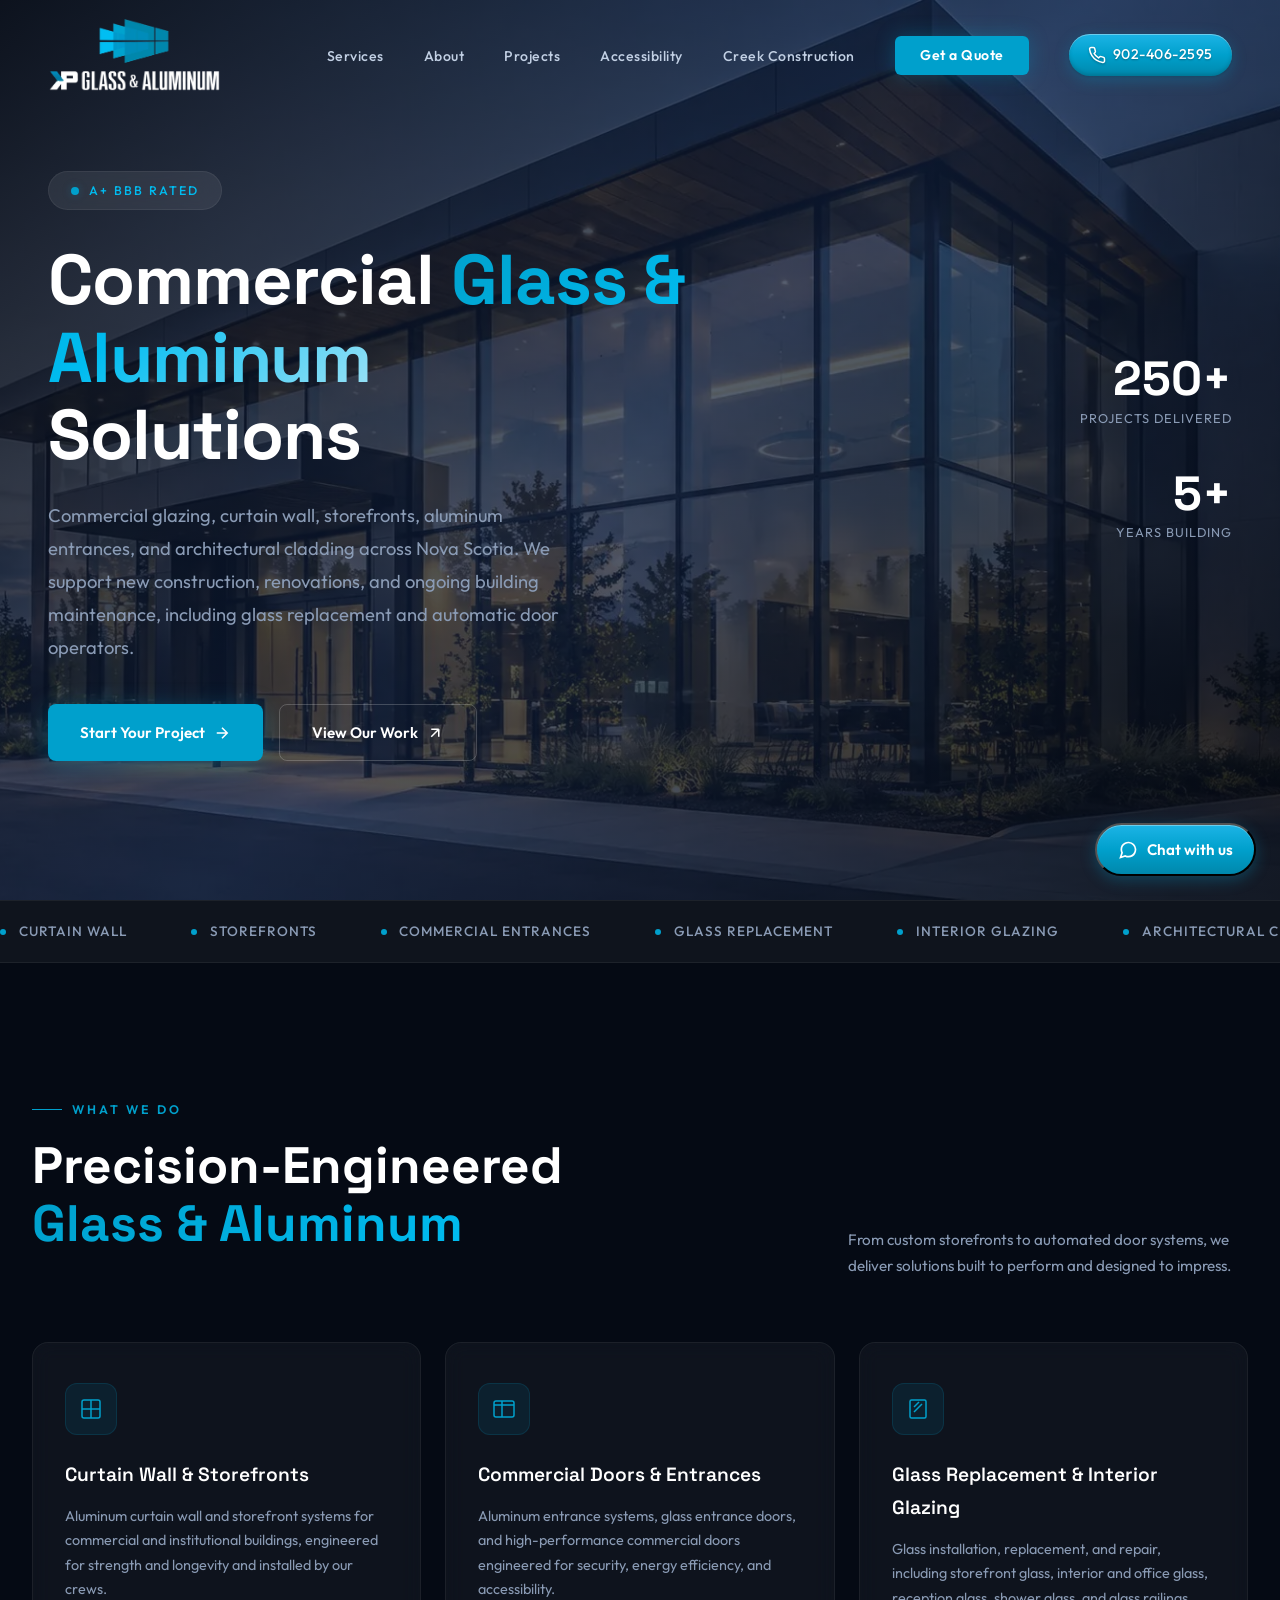
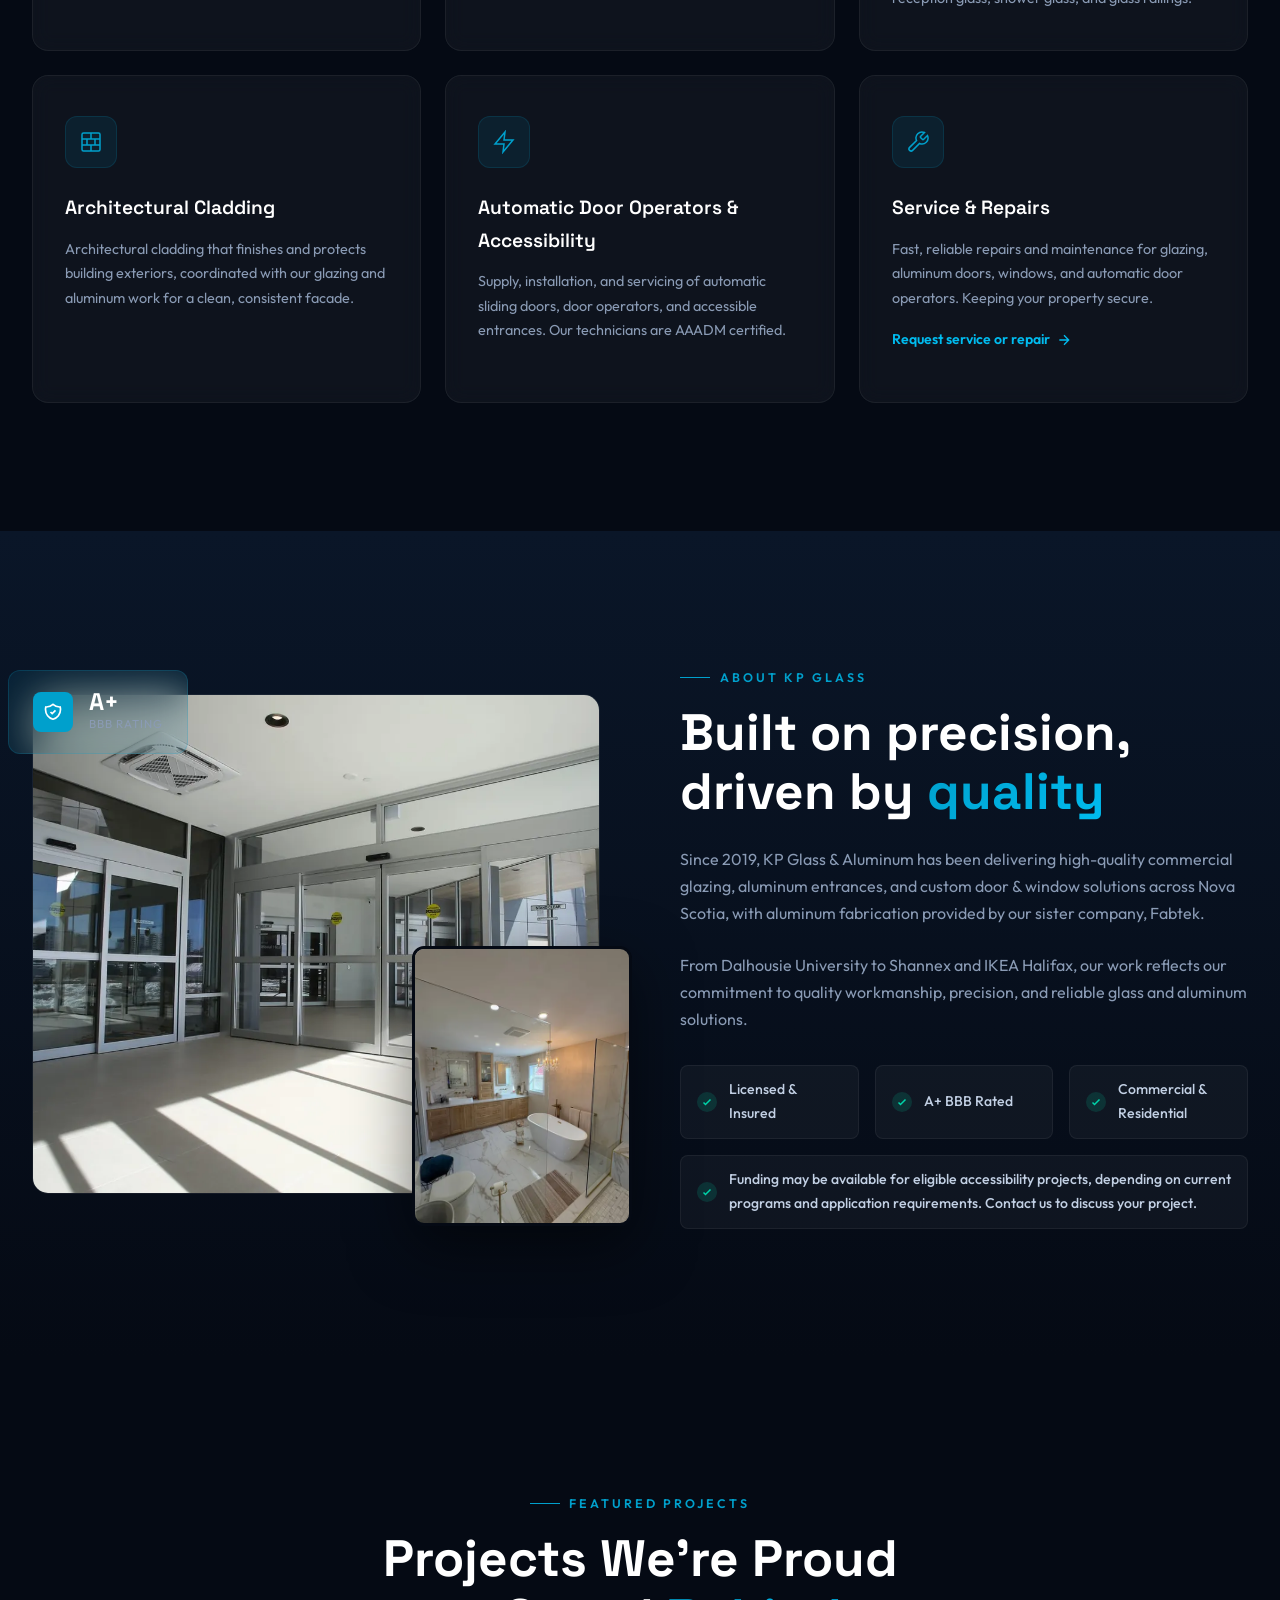
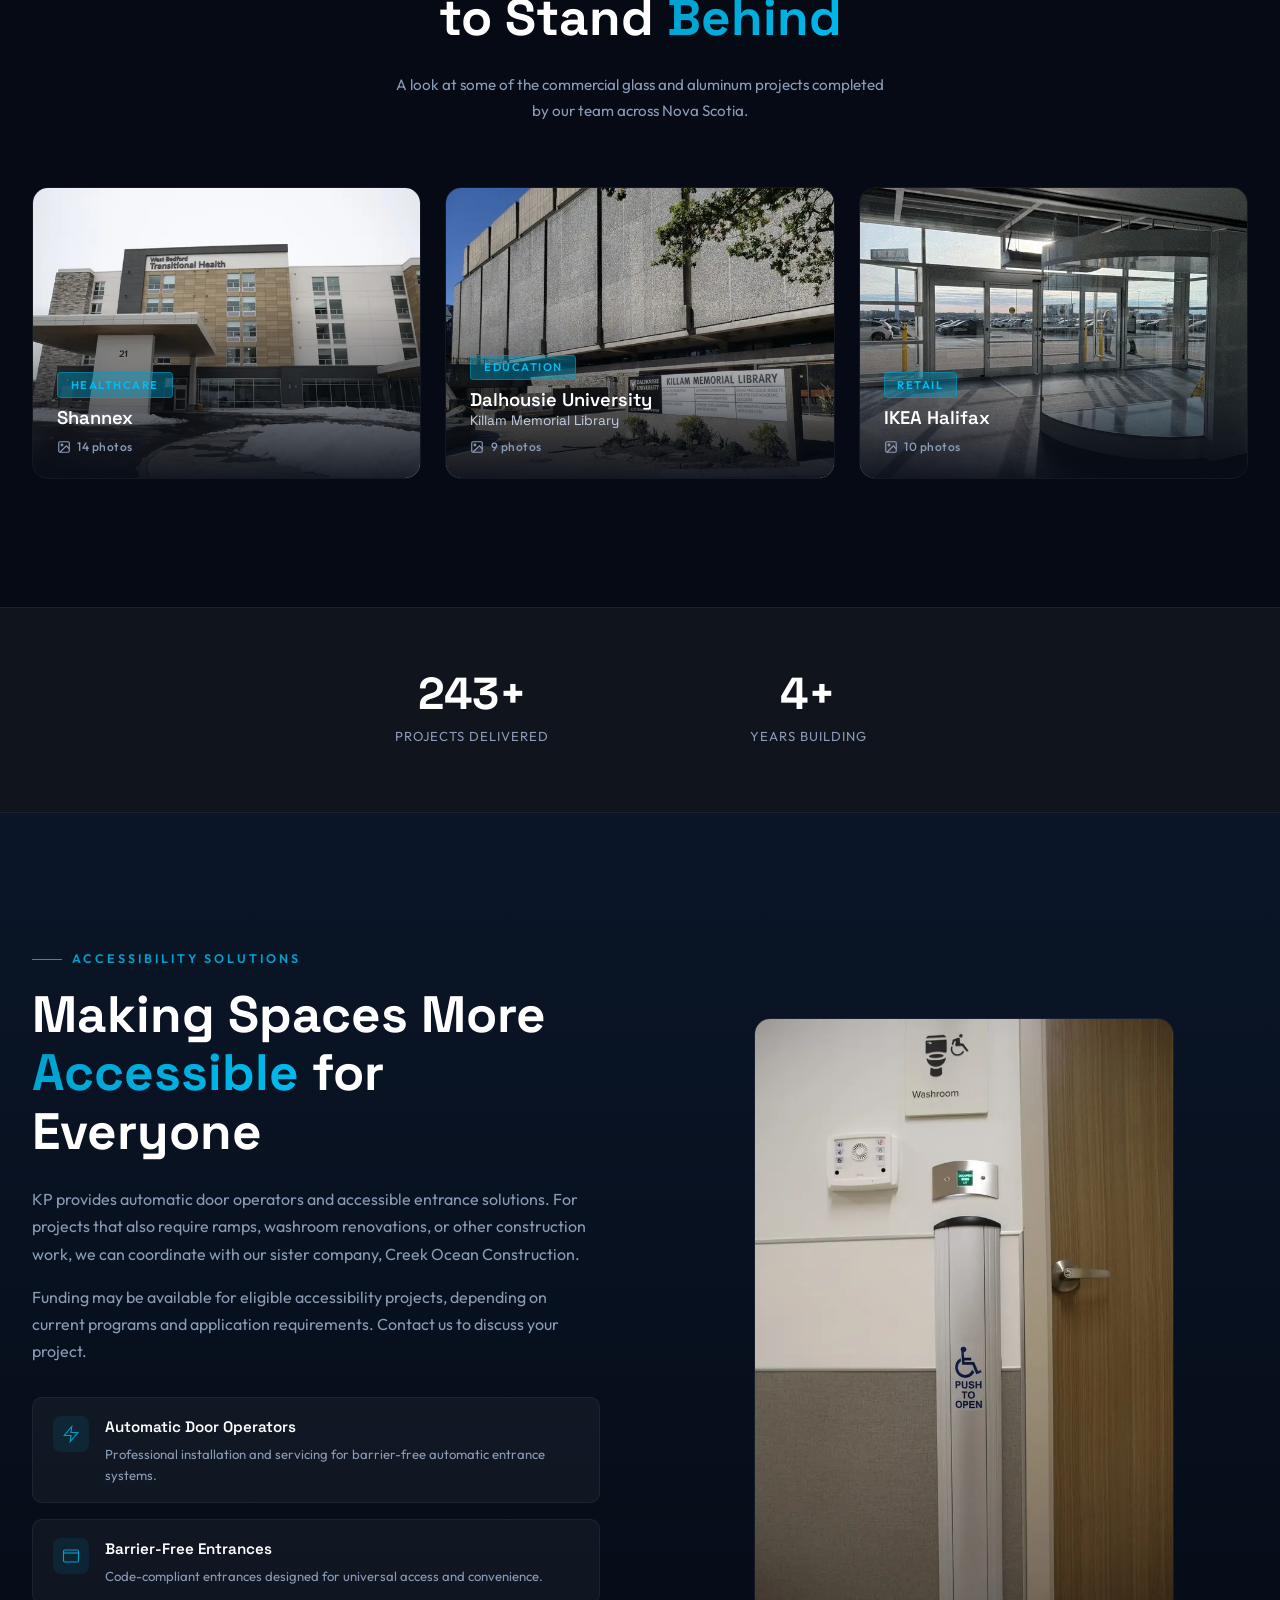
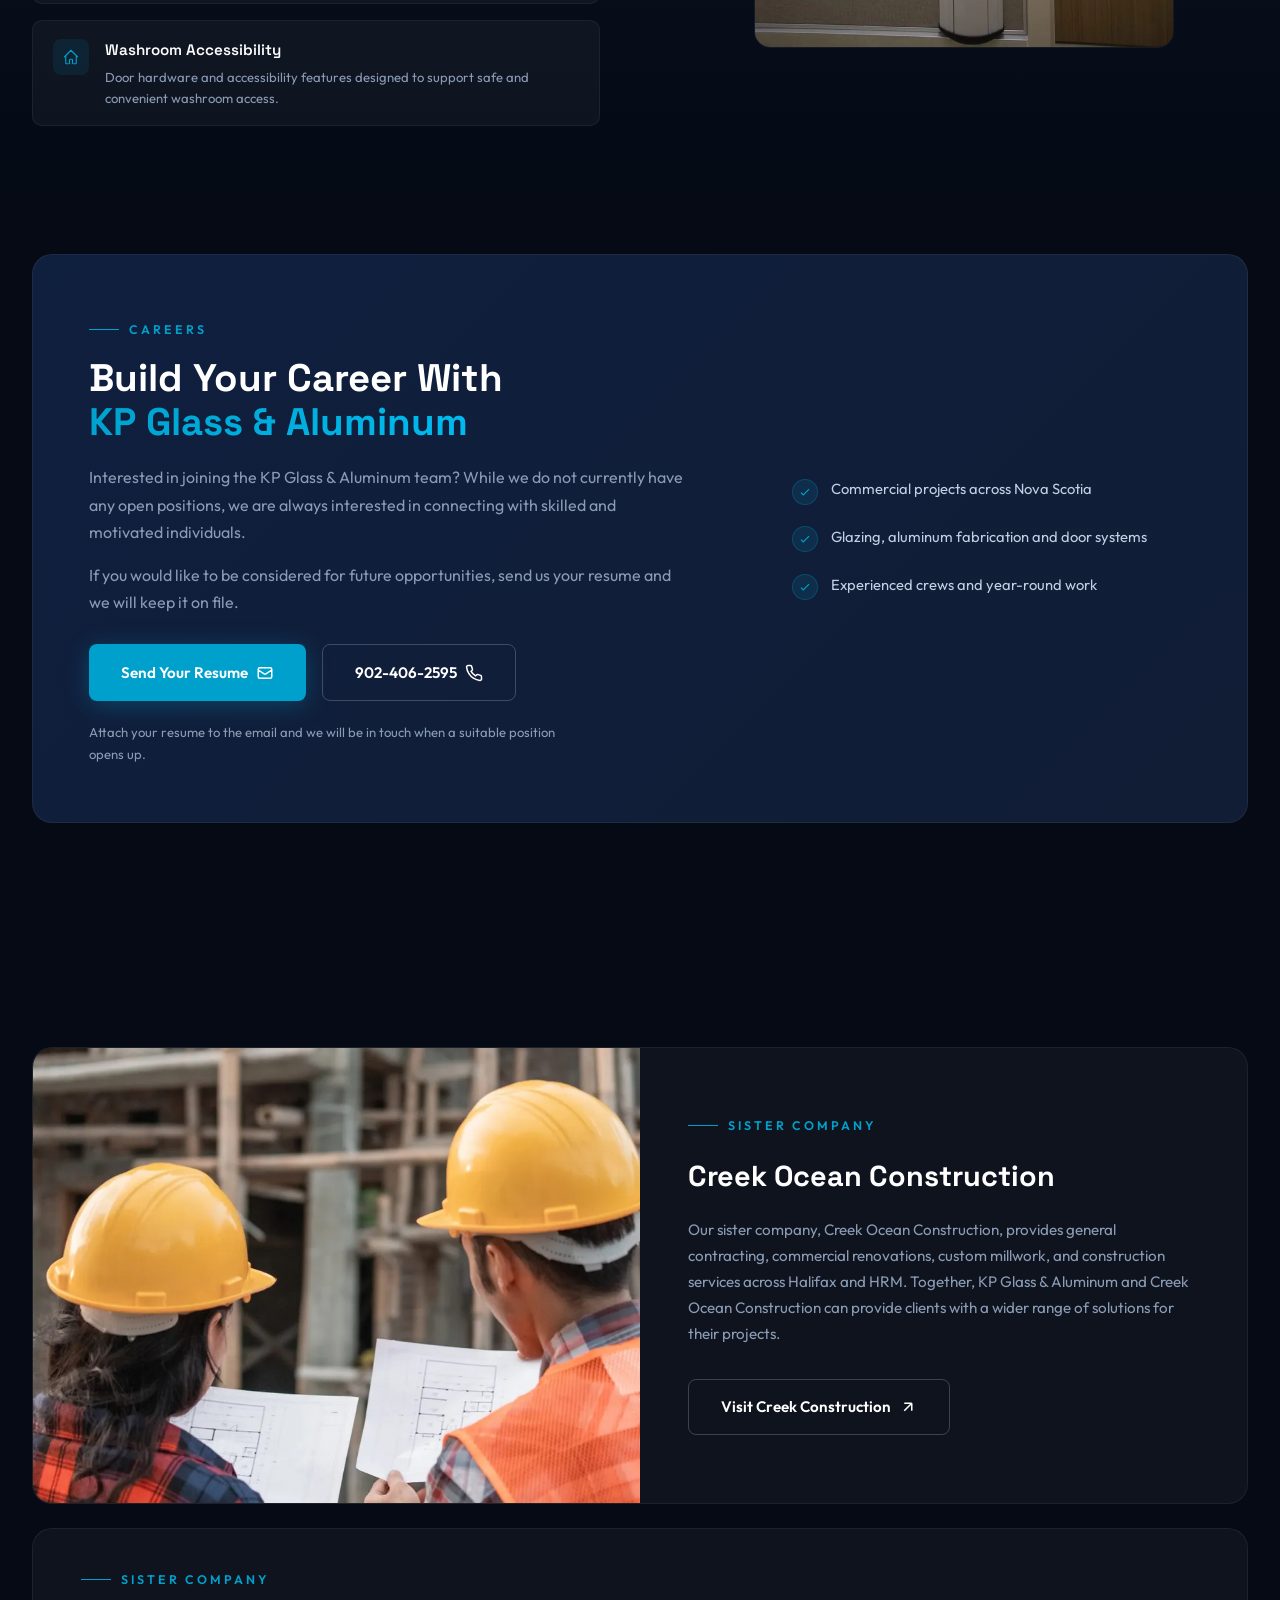
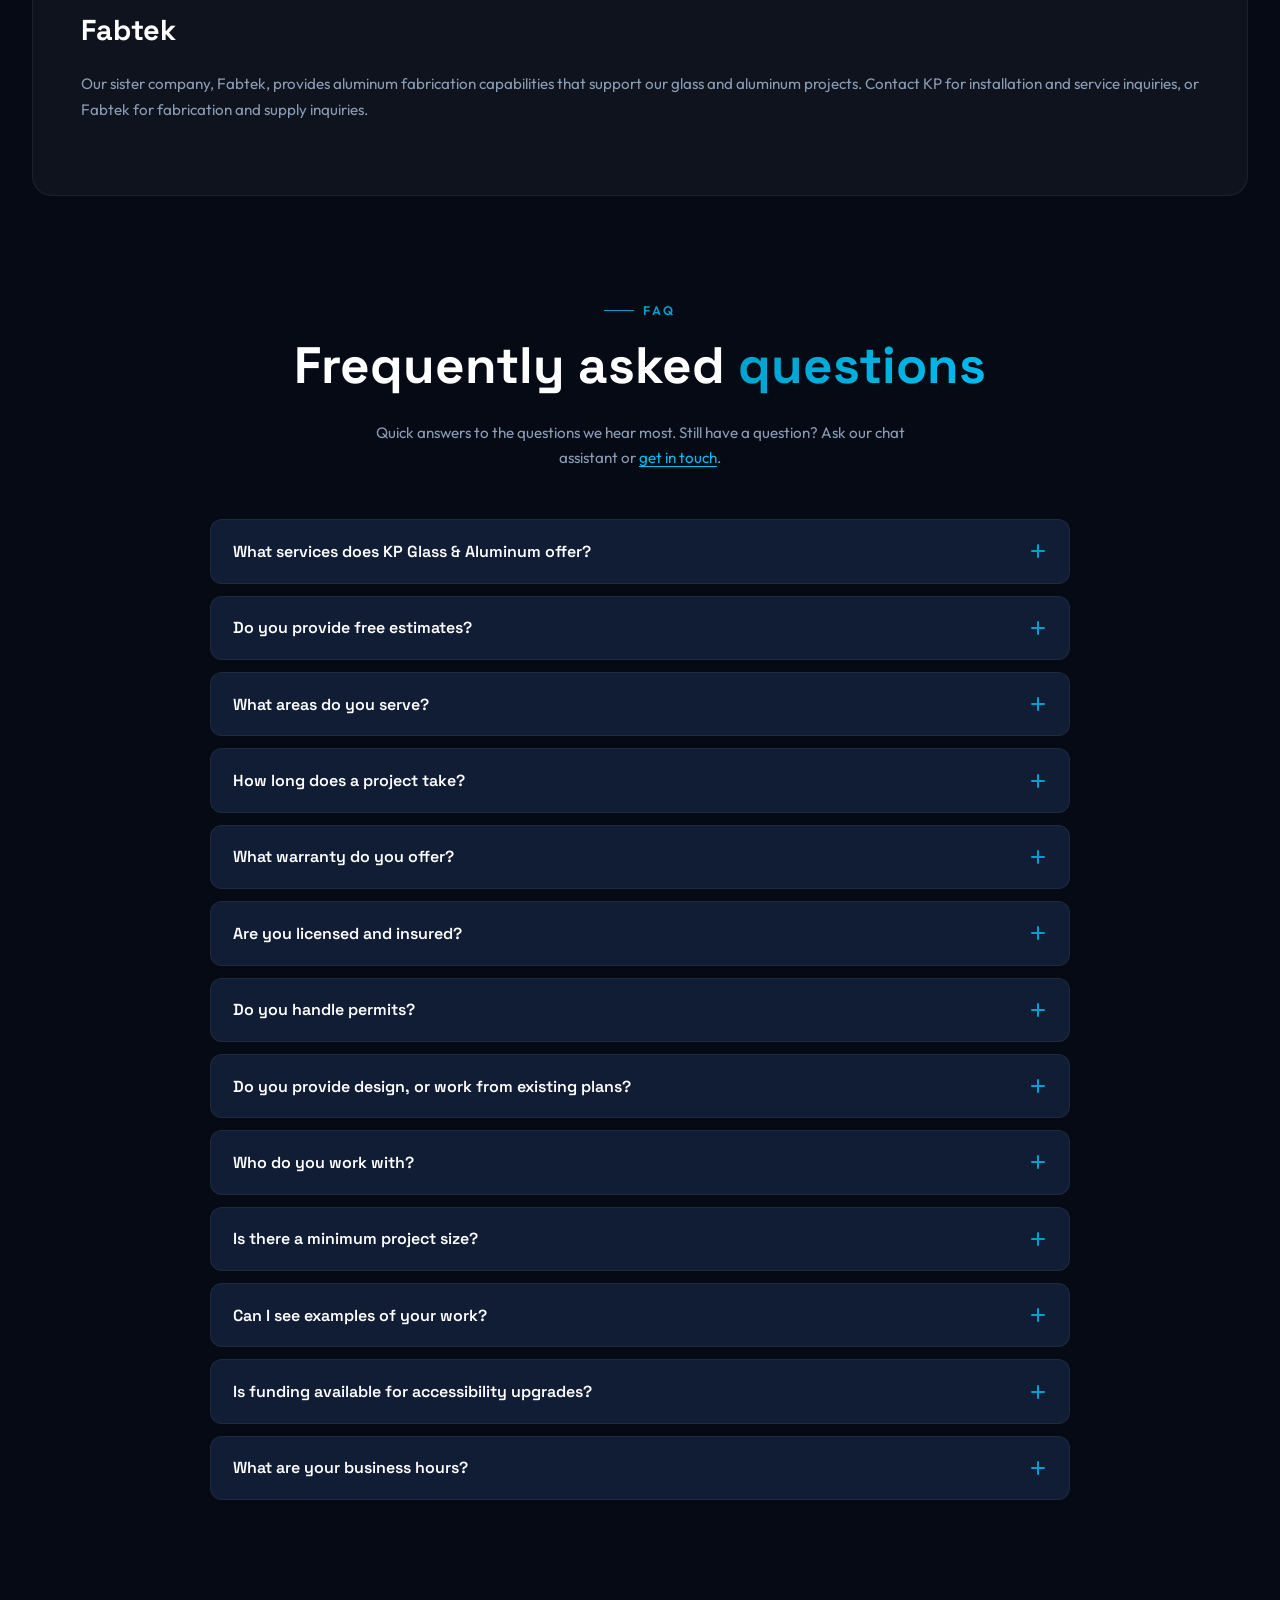
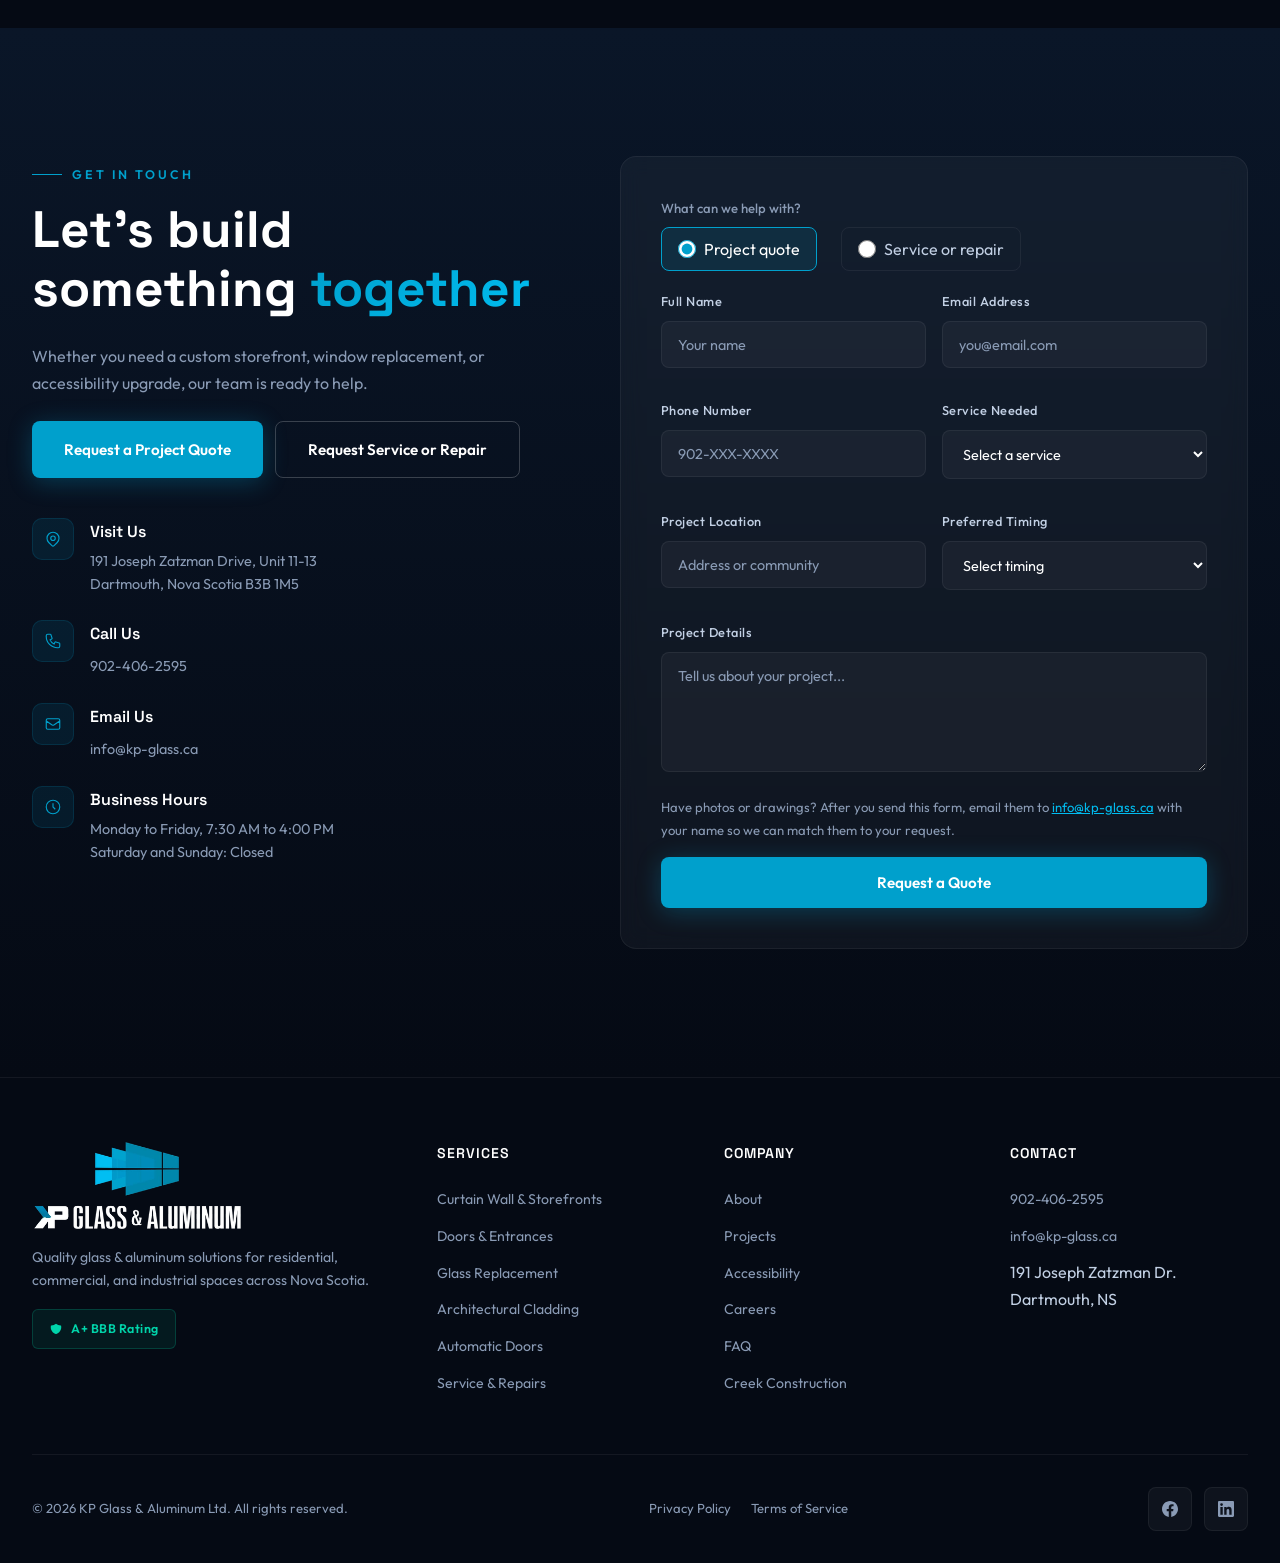
==== commit e9ce1fba: "Fix lost leads: rename spam-trap field so browser autofill stops filling it Co-Authored-By: Claude O" ====
--- a/index.html
+++ b/index.html
@@ -1695,7 +1695,7 @@
       .marquee-inner { animation-duration: 15s; }
     }
 </style>
-<link rel="stylesheet" href="chatbot/chatbot.css?v=7">
+<link rel="stylesheet" href="chatbot/chatbot.css?v=8">
 </head>
 <body>
 
@@ -2161,8 +2161,8 @@
       <form class="contact-form reveal reveal-delay-2" id="contact-form">
         <!-- Honeypot -->
         <div class="form-hp" aria-hidden="true">
-          <label for="company-url">Company URL</label>
-          <input type="text" id="company-url" name="company-url" tabindex="-1" autocomplete="off">
+          <label for="check-field">Leave this field empty</label>
+          <input type="text" id="check-field" name="check-field" tabindex="-1" autocomplete="off">
         </div>
         <fieldset class="form-choice">
           <legend>What can we help with?</legend>
@@ -2669,7 +2669,7 @@
 document.getElementById('contact-form').addEventListener('submit', function(e) {
   e.preventDefault();
   var form = this;
-  if (form.querySelector('#company-url').value) return;
+  if (form.querySelector('#check-field').value) return;
 
   var btn = form.querySelector('.form-submit');
   var errorEl = document.getElementById('form-error');
@@ -2685,7 +2685,7 @@
     phone: form.phone.value.trim(),
     type: inquiry + (form.service.value ? ' - ' + form.service.value : ''),
     description: form.details.value.trim() || 'No additional details provided.',
-    company: form['company-url'].value,
+    trap: form['check-field'].value,
     source: 'Website contact form',
     extra: {
       'Project location': form.location.value.trim() || 'Not provided',
@@ -2709,6 +2709,6 @@
     });
 });
 </script>
-<script defer src="chatbot/chatbot.js?v=7"></script>
+<script defer src="chatbot/chatbot.js?v=8"></script>
 </body>
 </html>
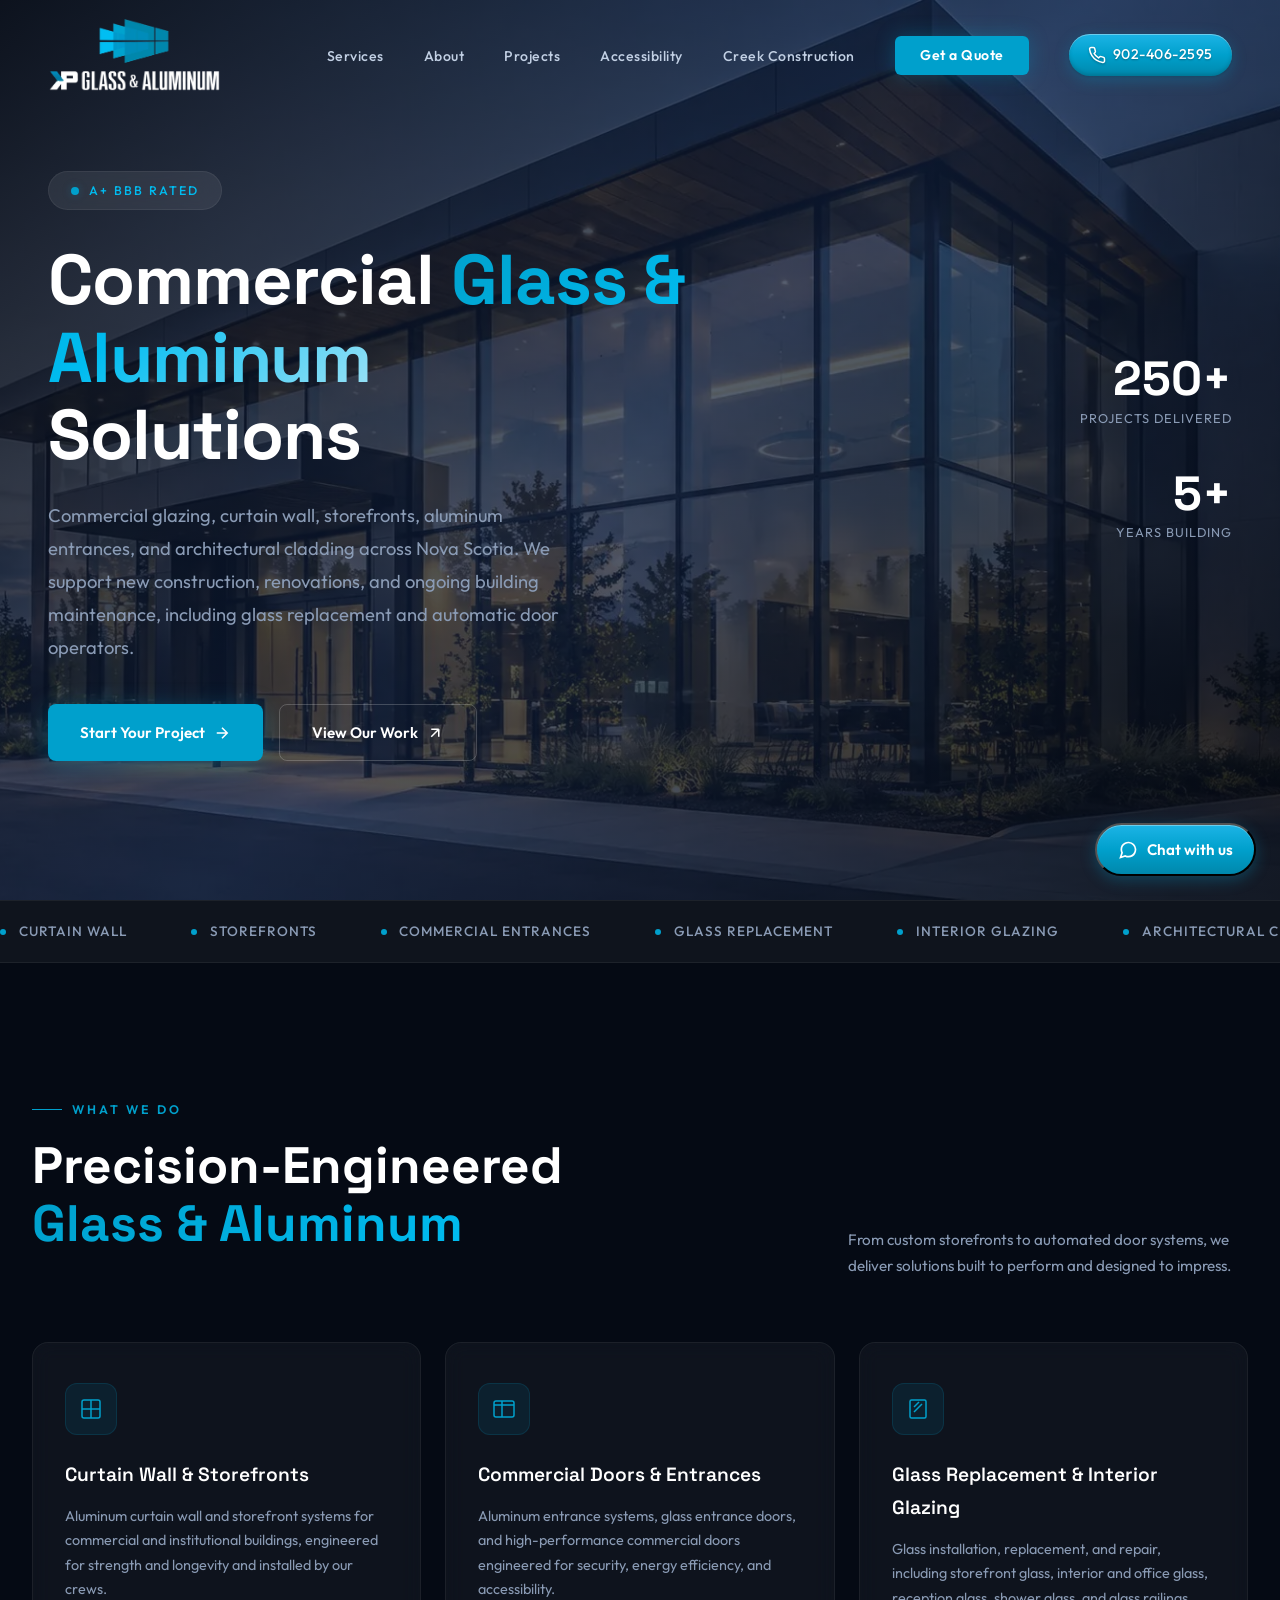
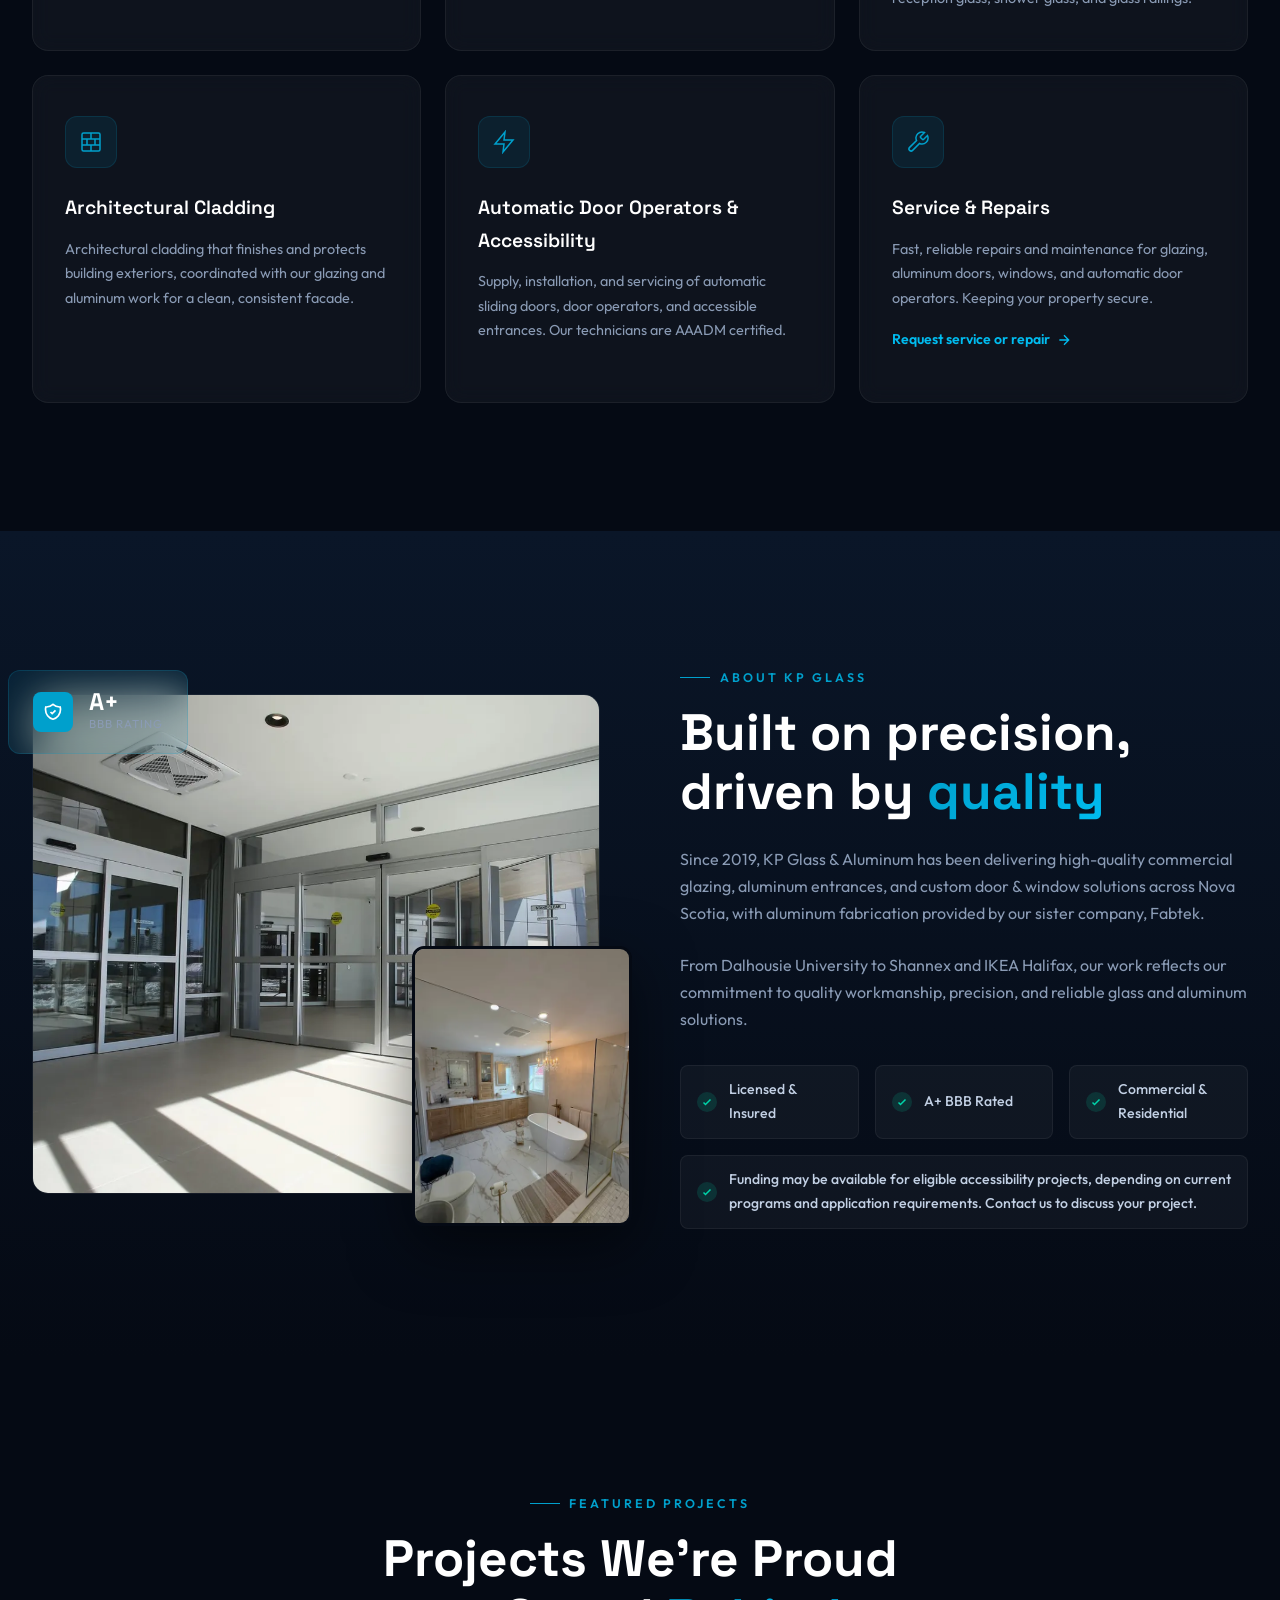
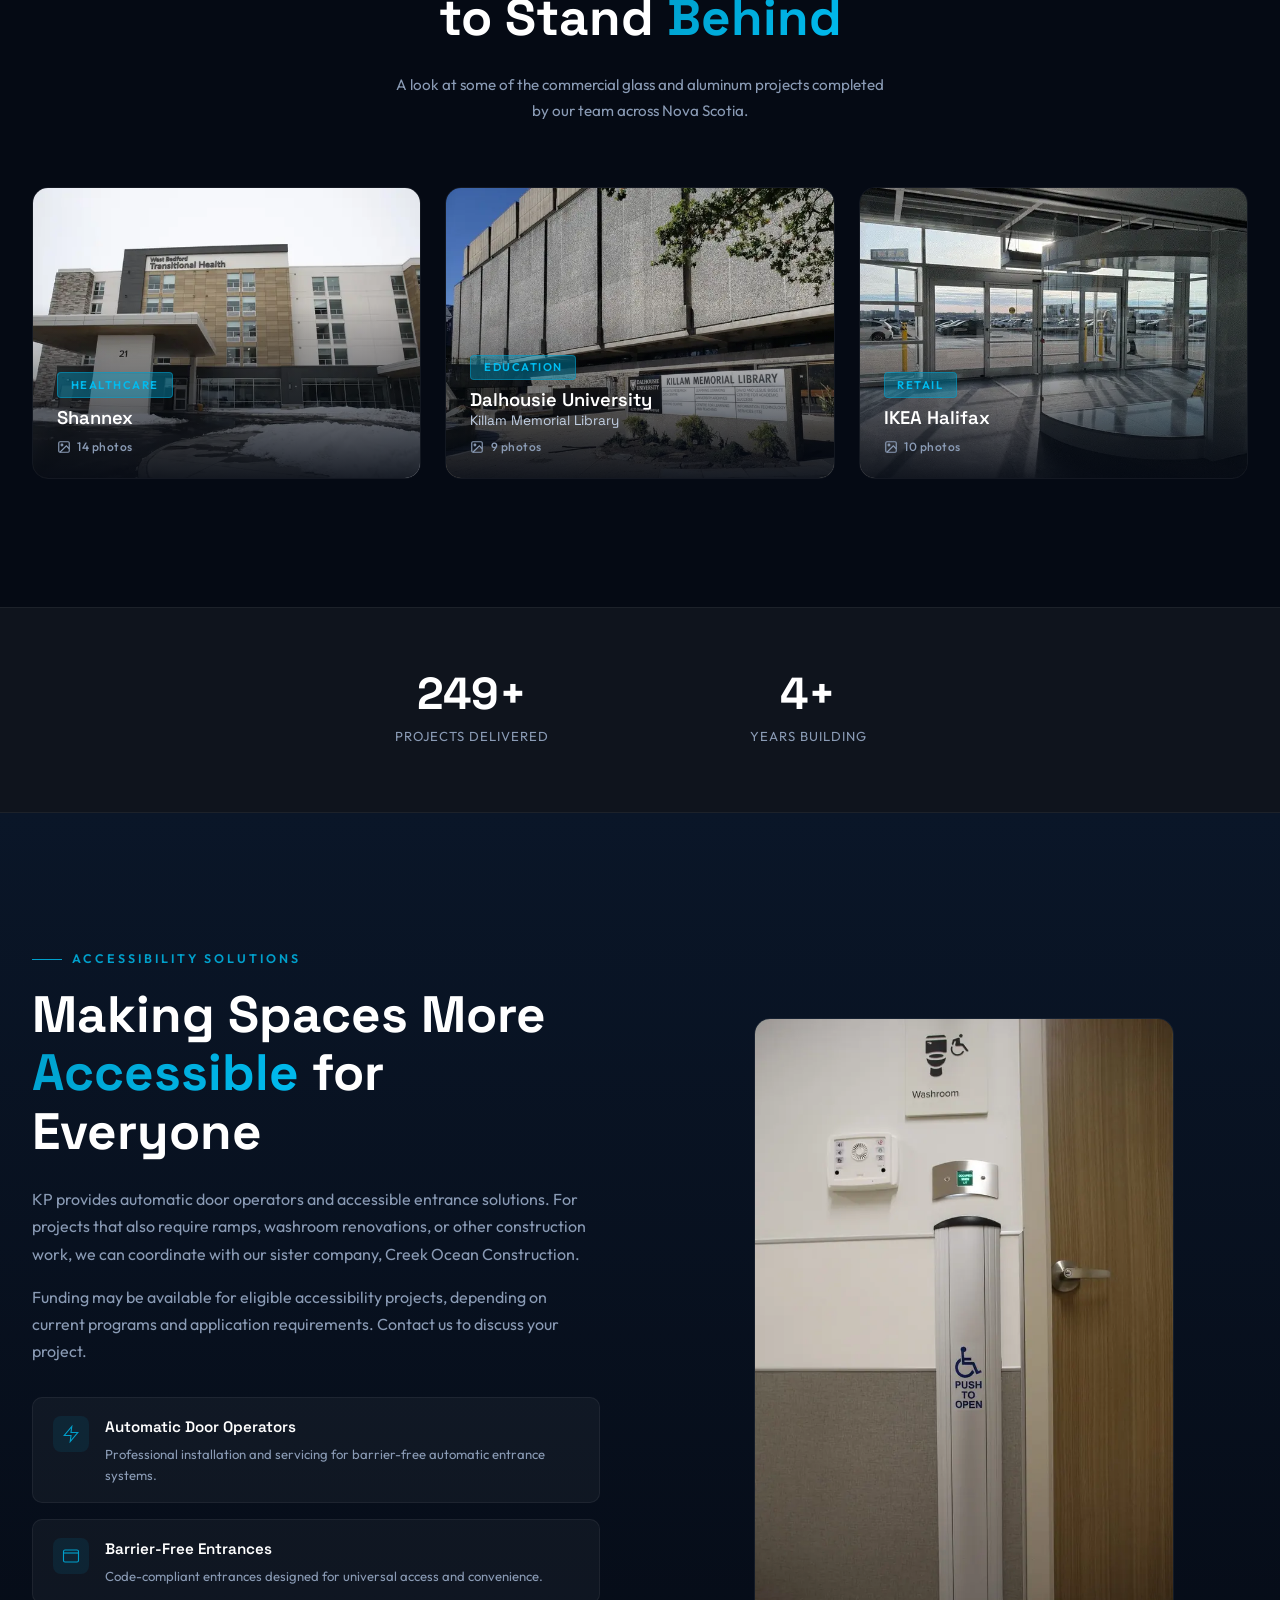
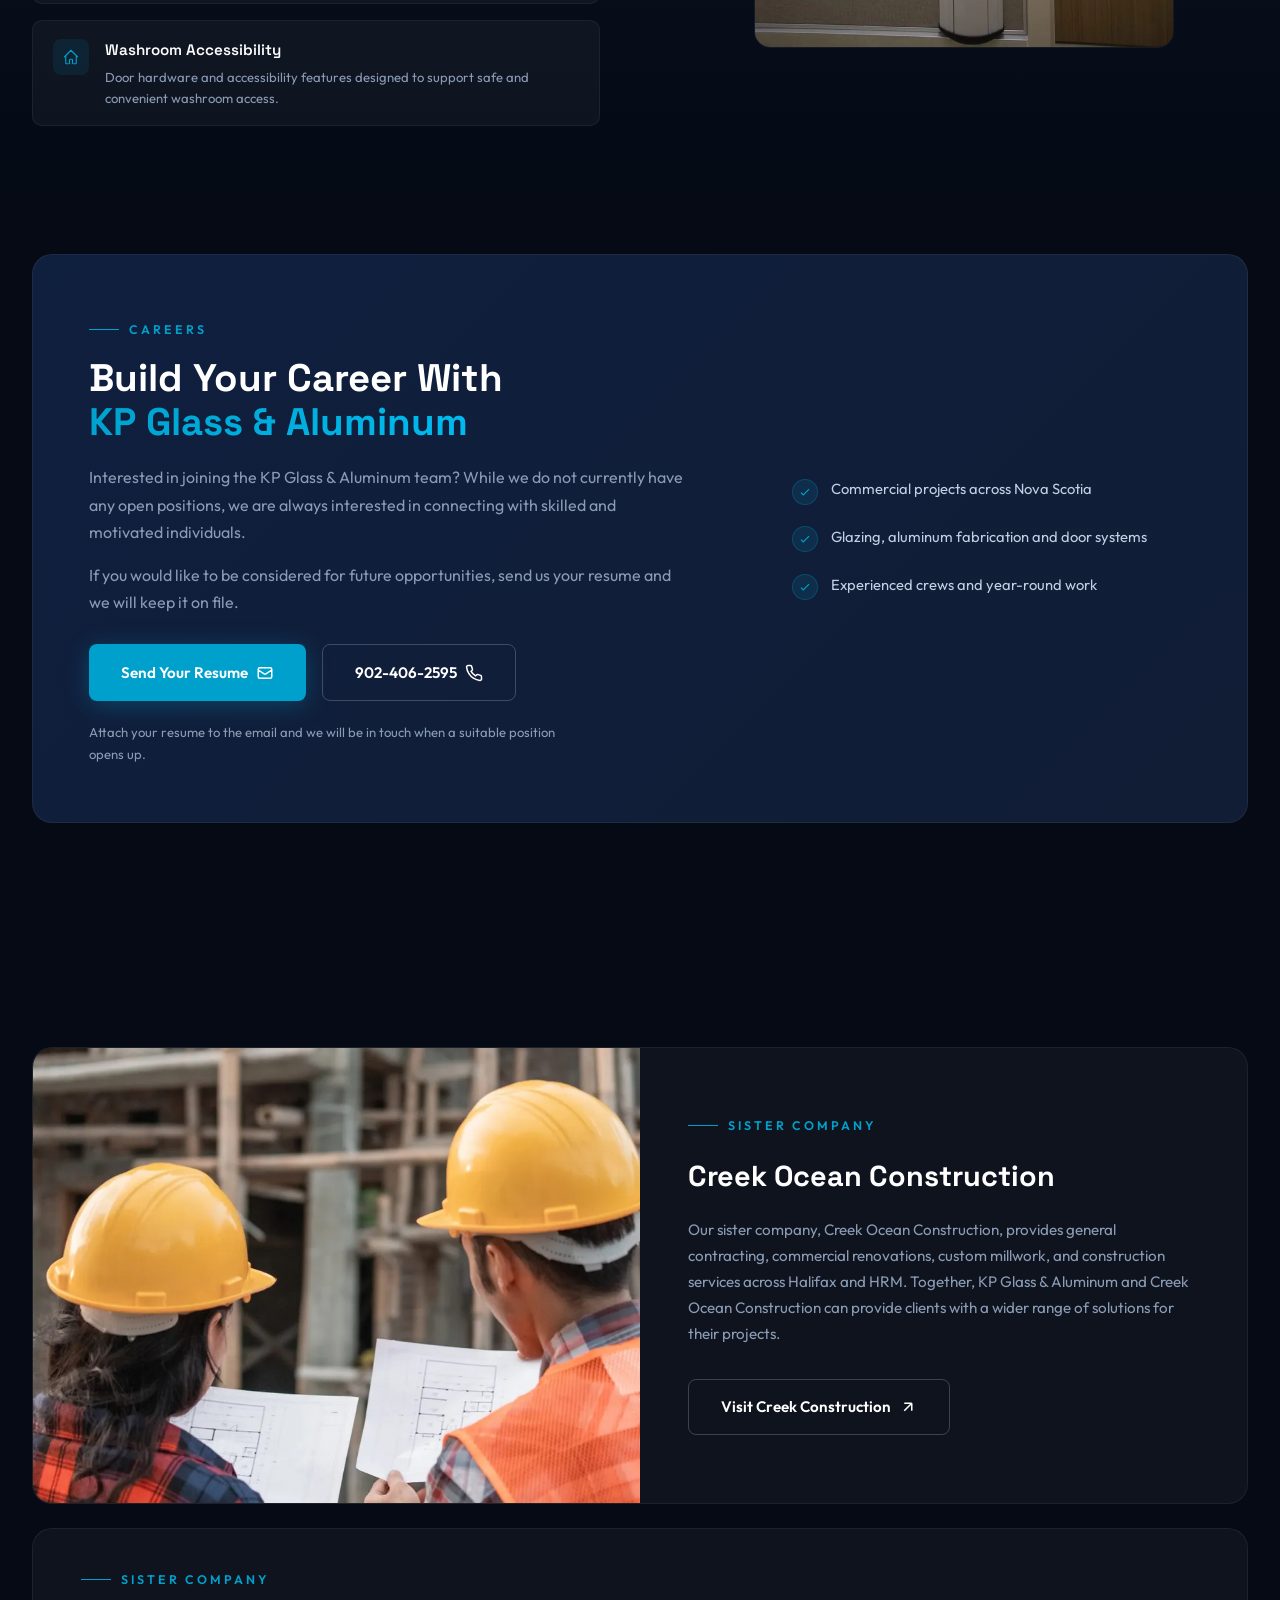
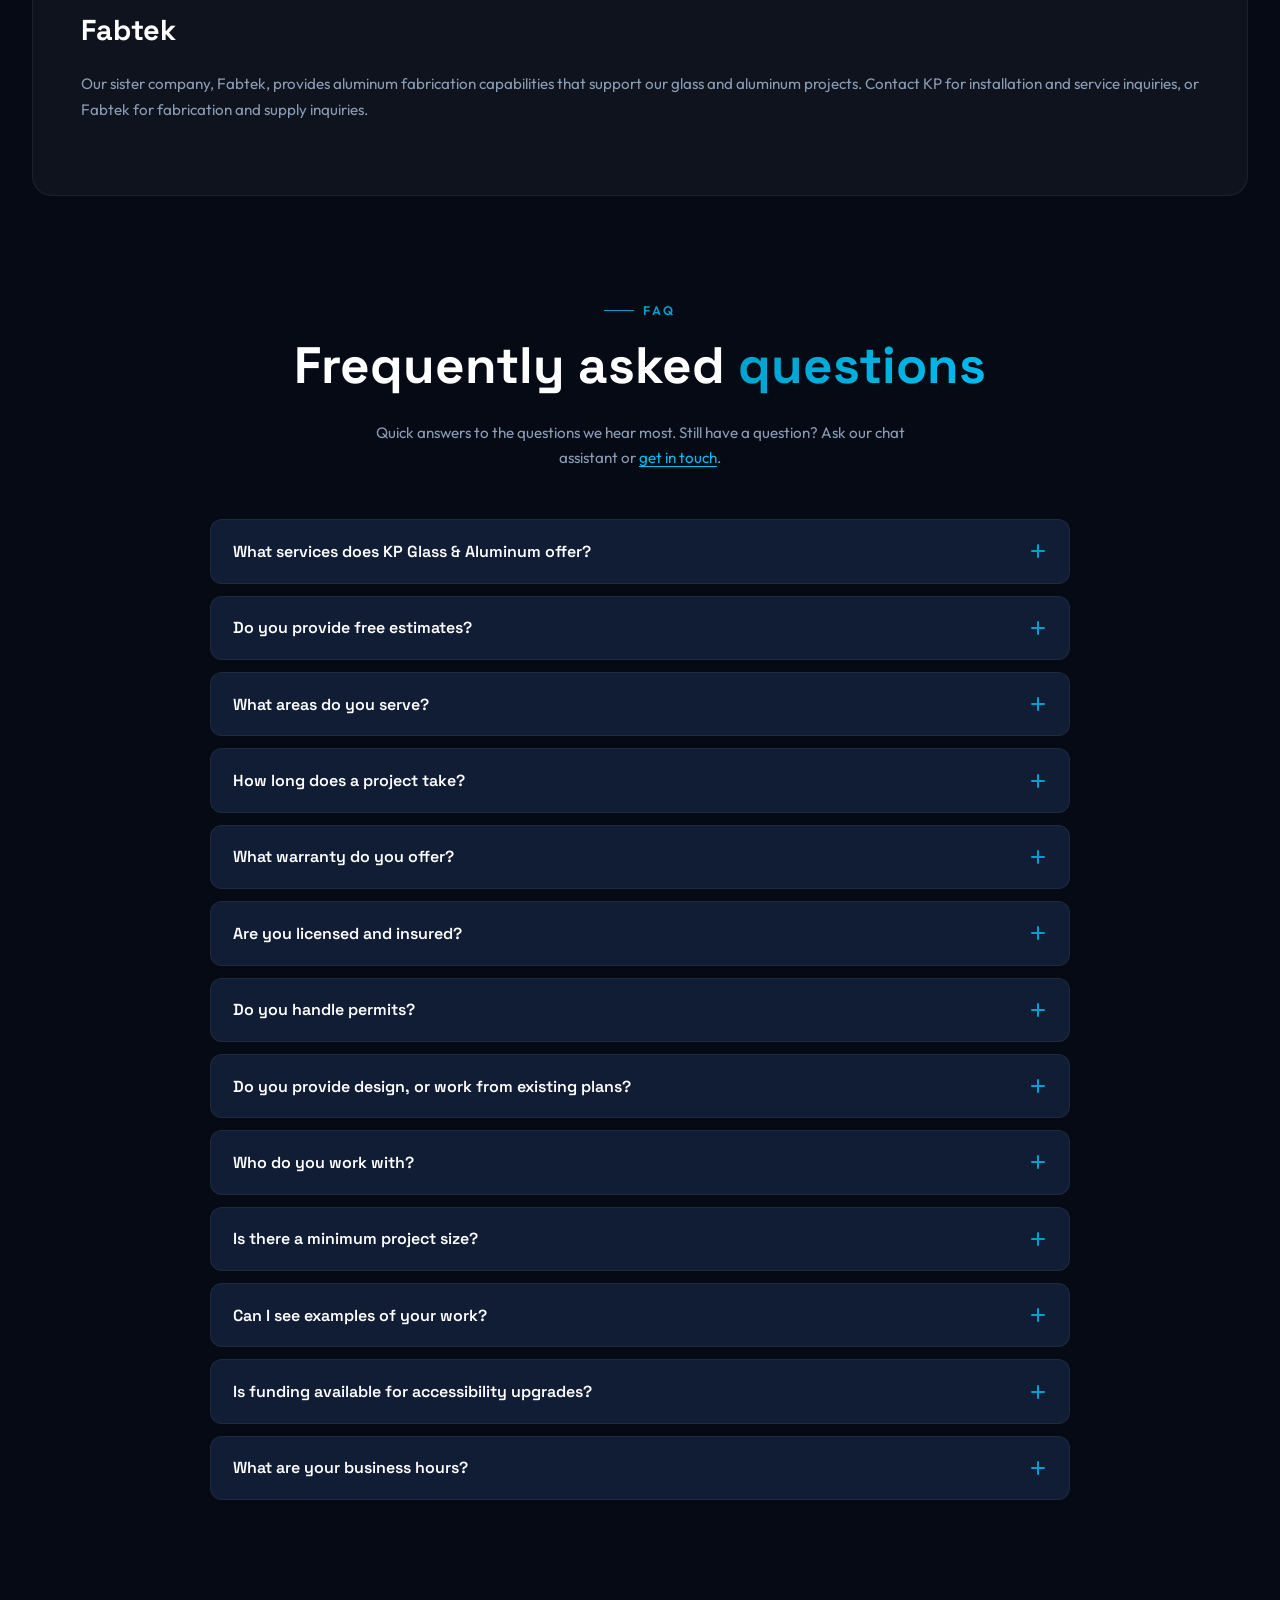
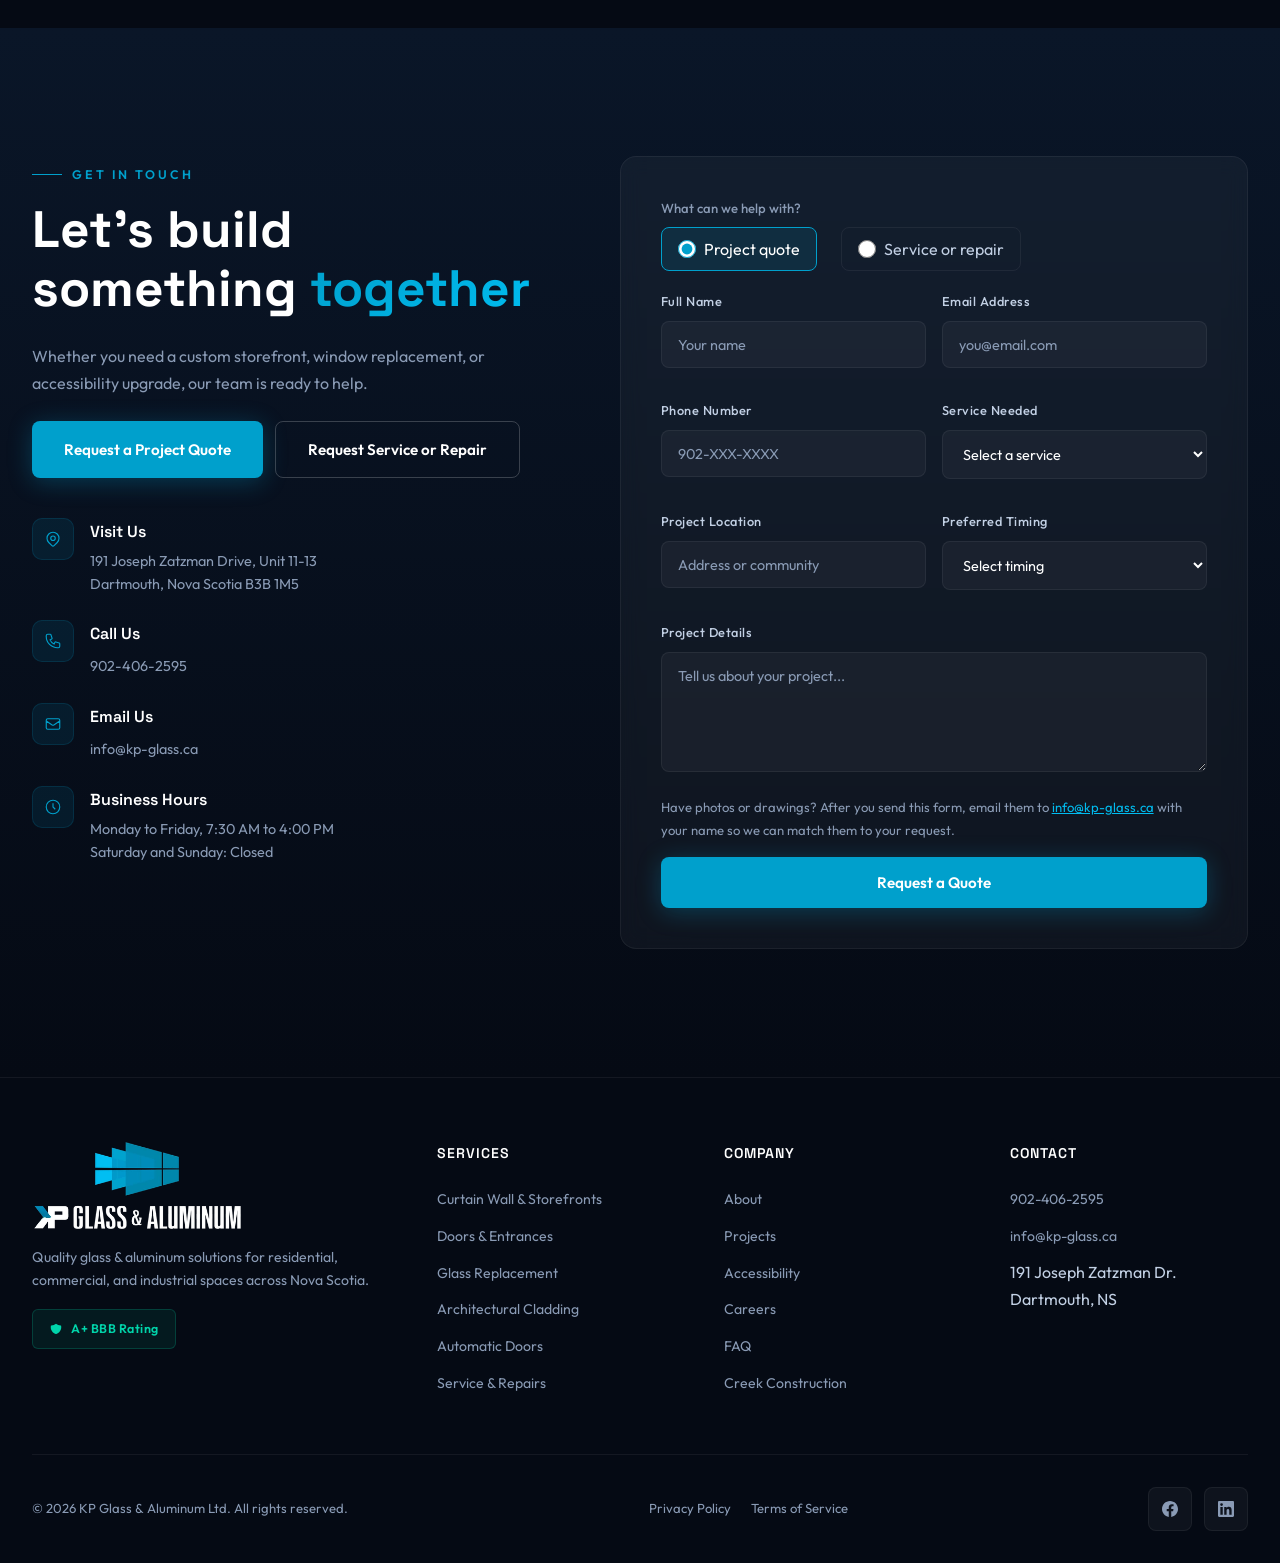
==== commit 824ebe03: "Speed up the mobile marquee Co-Authored-By: Claude Opus 5.5 <noreply@anthropic.com>" ====
--- a/index.html
+++ b/index.html
@@ -1692,7 +1692,7 @@
       .form-row { grid-template-columns: 1fr; }
       .footer-top { grid-template-columns: 1fr; gap: 2rem; }
       .footer-bottom { flex-direction: column; gap: 1rem; text-align: center; }
-      .marquee-inner { animation-duration: 15s; }
+      .marquee-inner { animation-duration: 10s; }
     }
 </style>
 <link rel="stylesheet" href="chatbot/chatbot.css?v=8">
